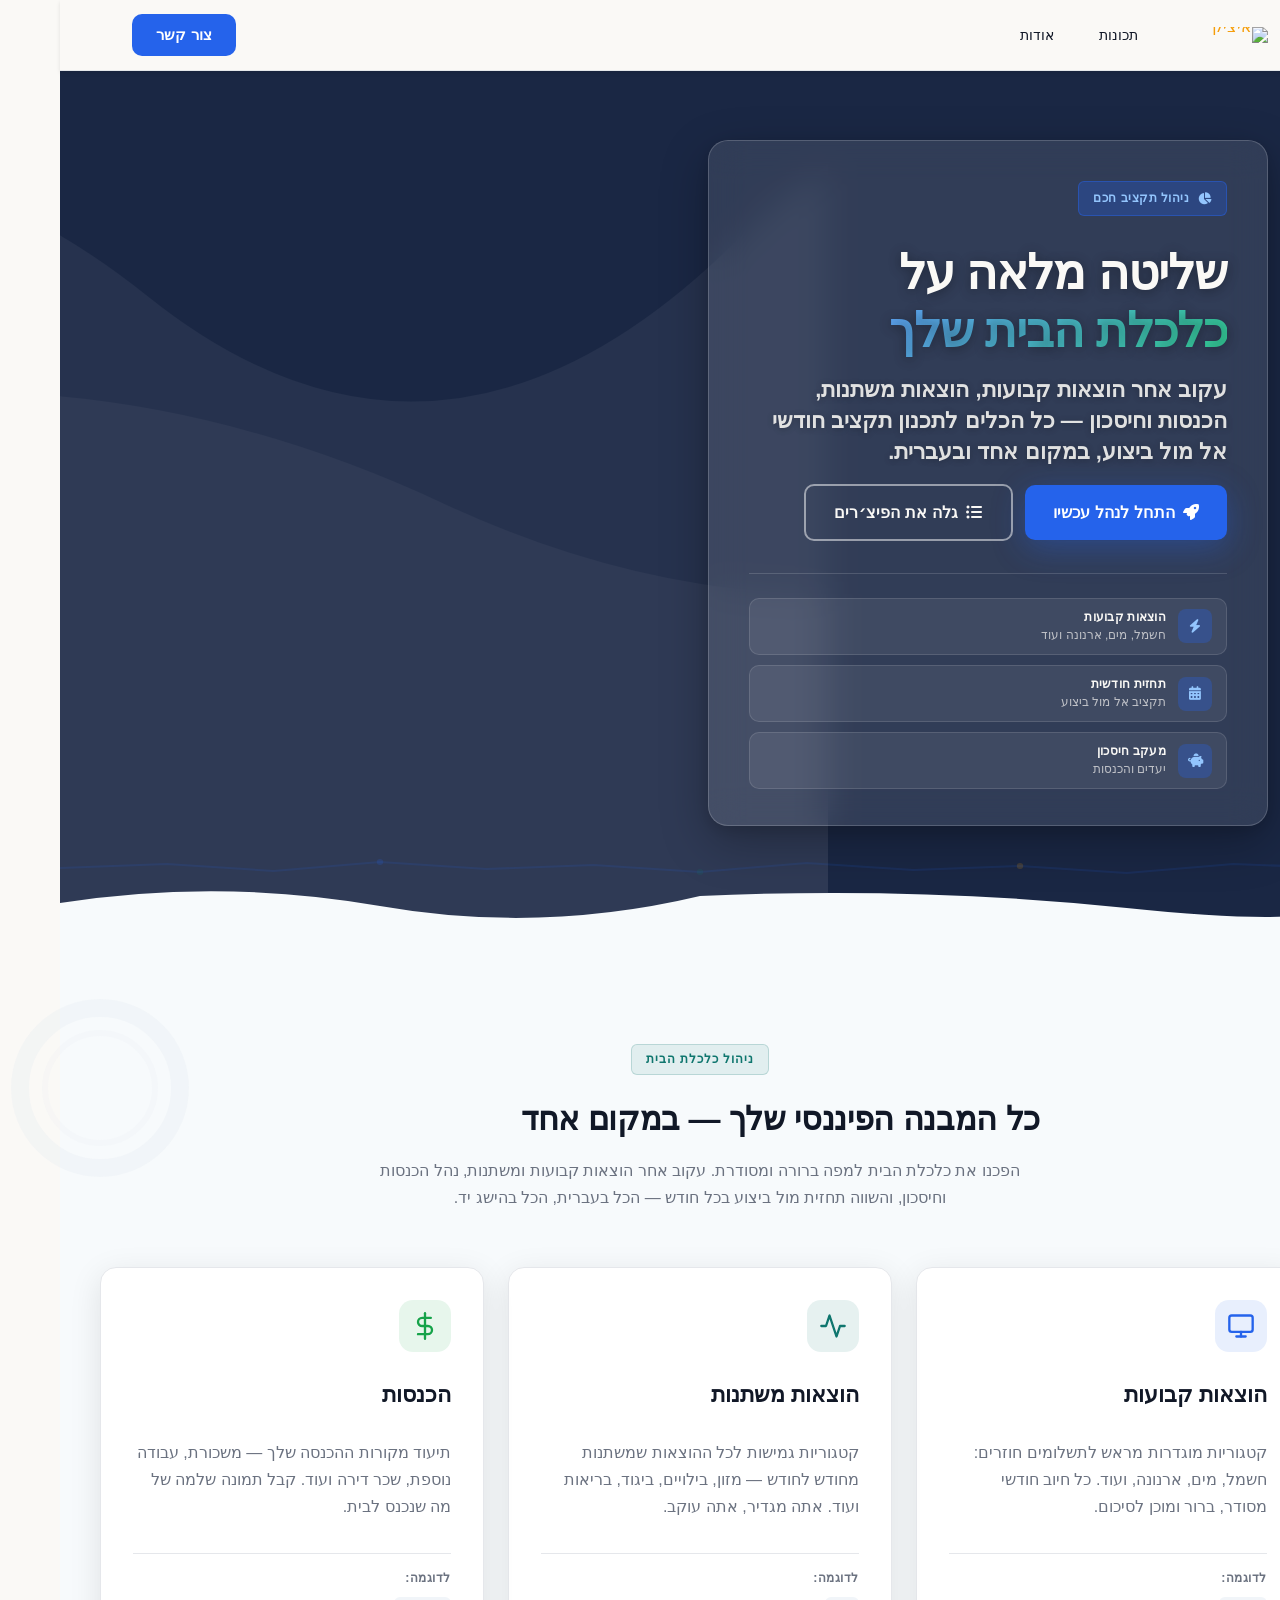
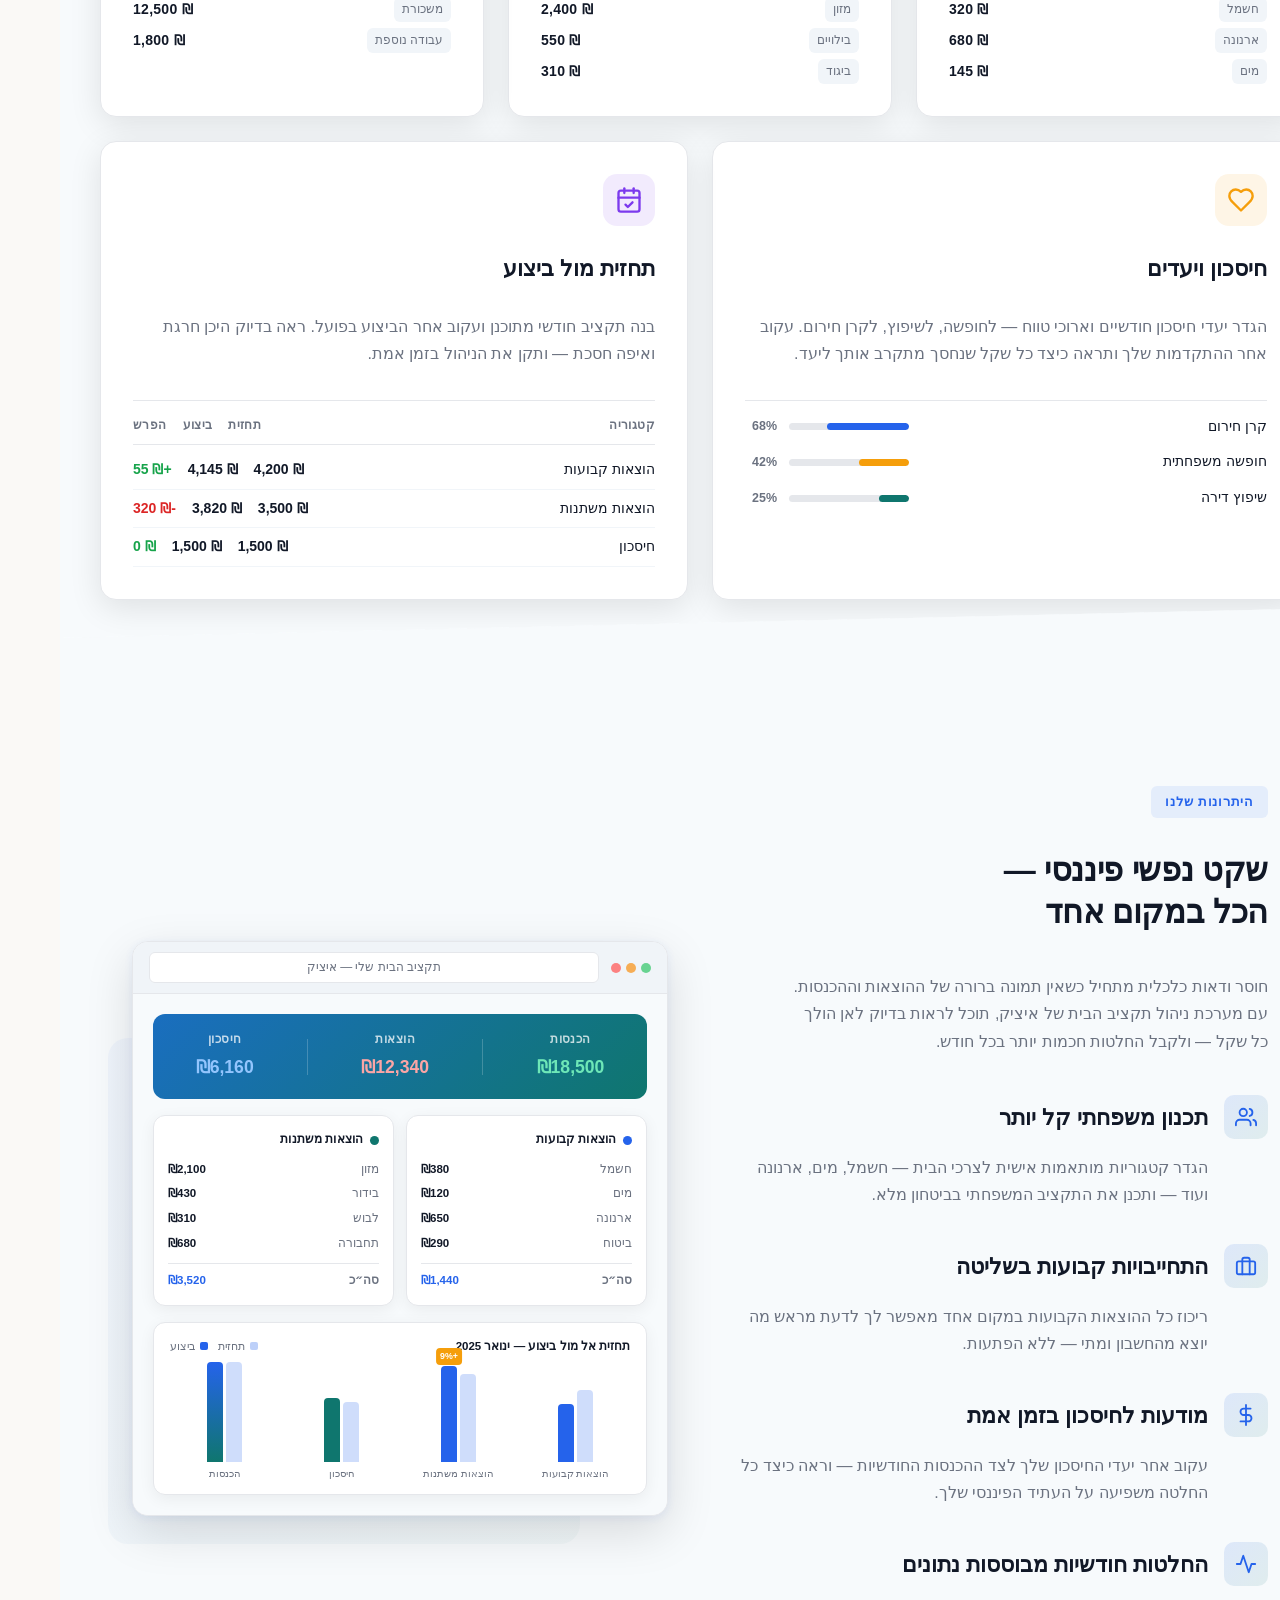
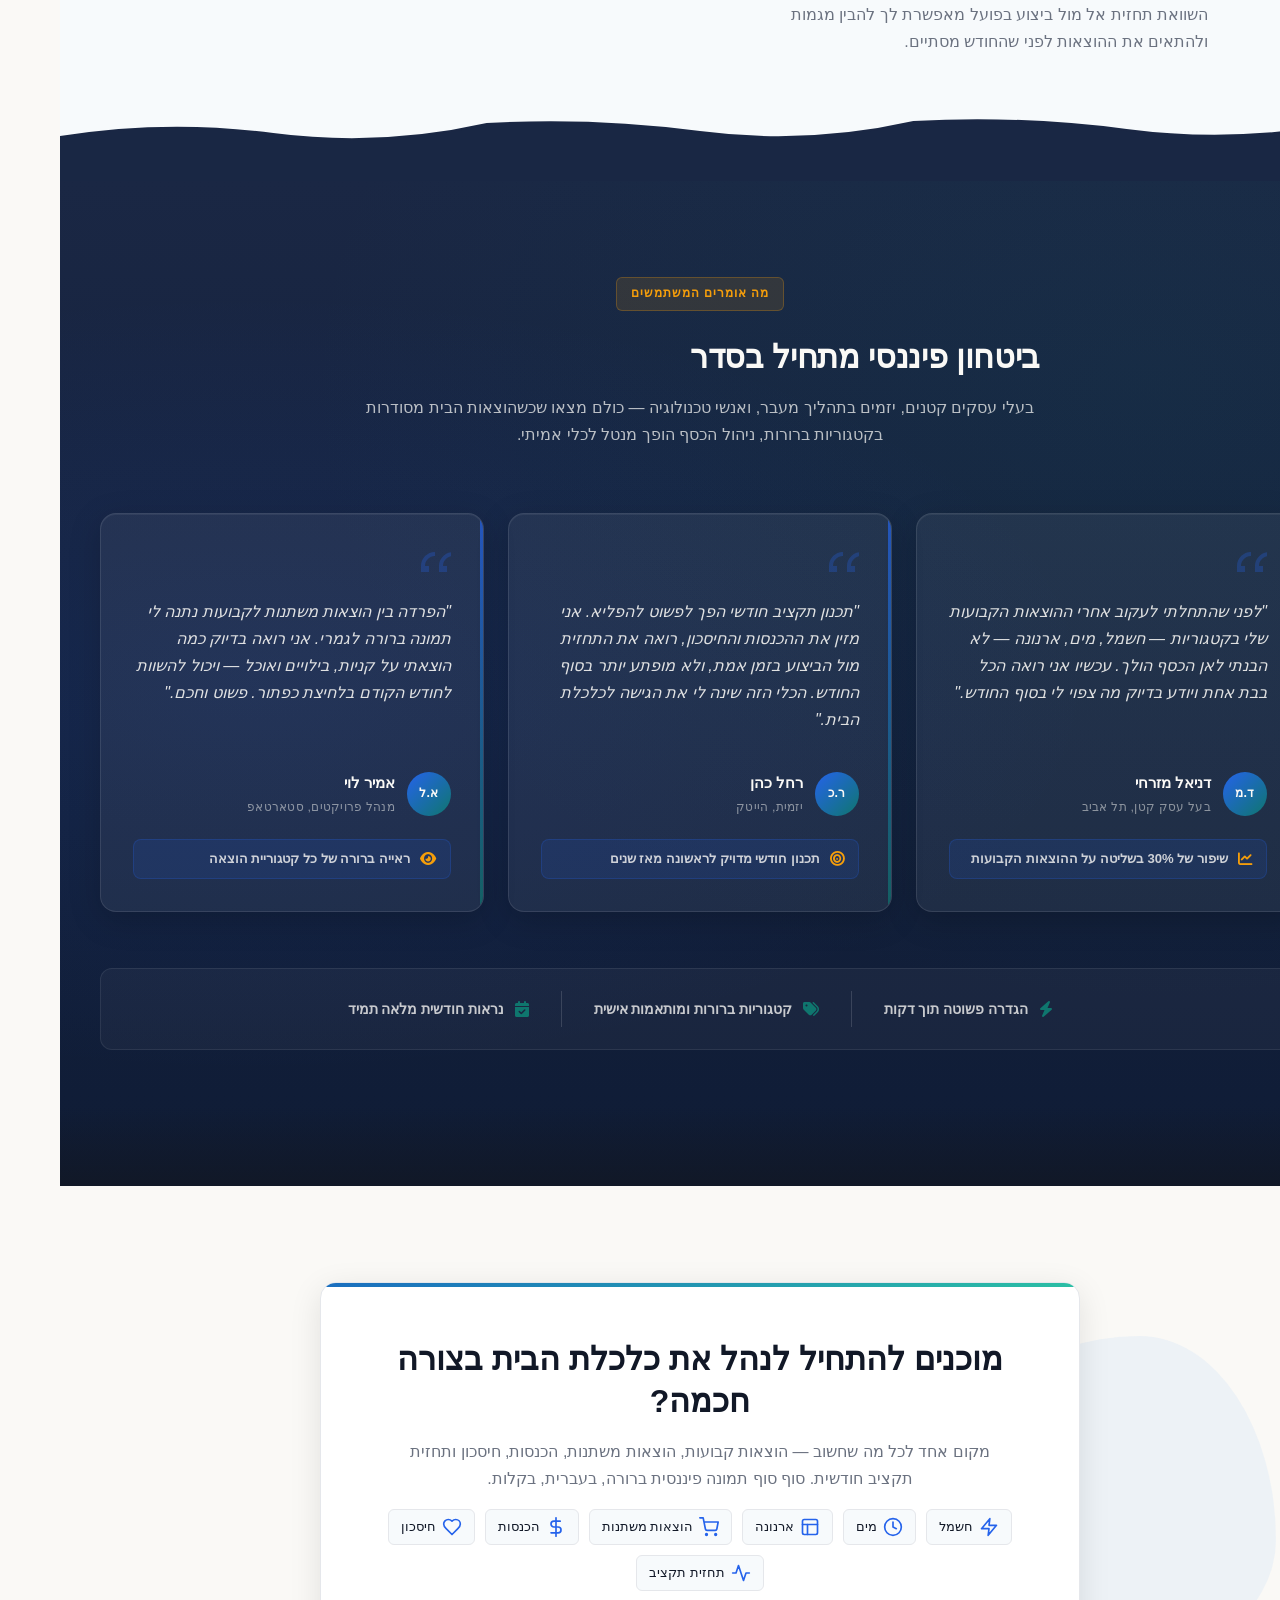
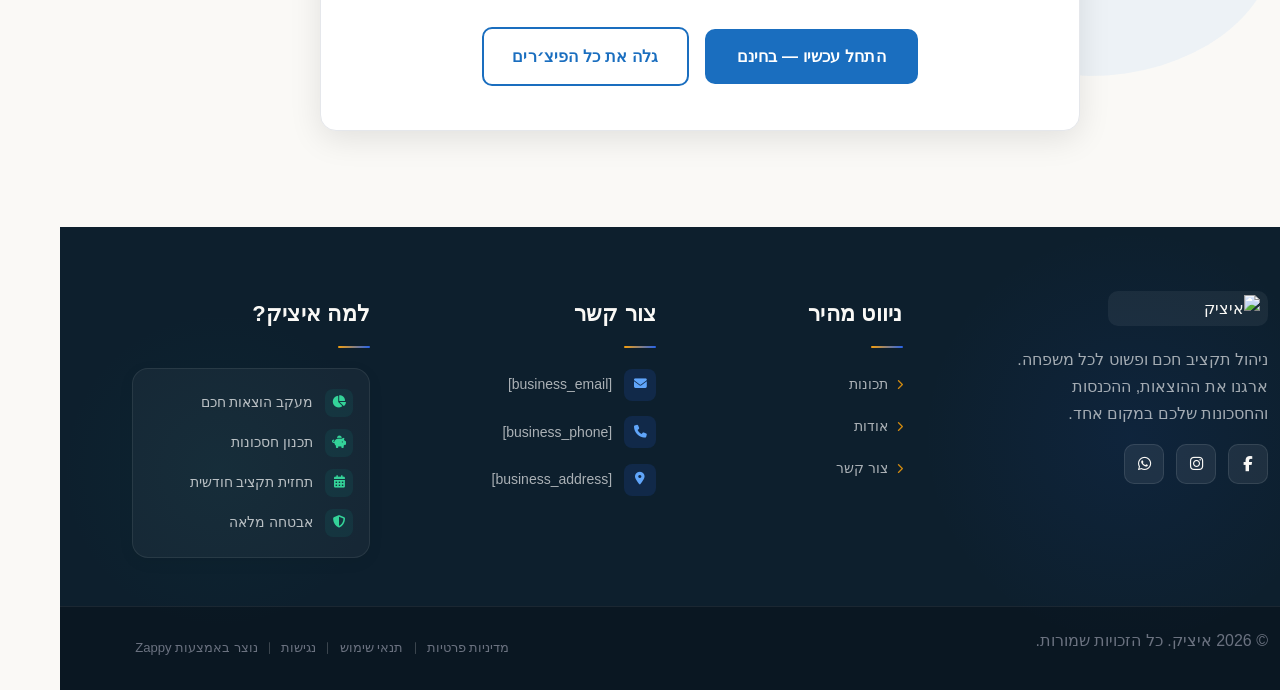
==== public/index.html @ 9f037d6a "Background sync: Progressive GitHub Sync" ====
<!doctype html><html dir="rtl" lang="he"><head><meta charset="UTF-8"><meta content="width=device-width,initial-scale=1" name="viewport"><meta content="index, follow" name="robots"><title>איציק — איציק</title><meta content="גלה את הדרך הפשוטה לנהל הוצאות קבועות ומשתנות, לעקוב אחר הכנסות וחיסכון, ולבנות תחזית תקציבית חודשית מדויקת. התחל לשלוט בכסף שלך עוד היום!" name="description"><meta content="איציק, ניהול תקציב ביתי, מעקב הוצאות, חיסכון משפחתי, תכנון פיננסי" name="keywords"><link href="/assets/favicon.ico" rel="icon" type="image/x-icon"><link href="/assets/favicon-16x16.png" rel="icon" type="image/png" sizes="16x16"><link href="/assets/favicon-32x32.png" rel="icon" type="image/png" sizes="32x32"><link href="/assets/favicon-48x48.png" rel="icon" type="image/png" sizes="48x48"><link href="/assets/favicon-192x192.png" rel="icon" type="image/png" sizes="192x192"><link href="/assets/favicon-512x512.png" rel="icon" type="image/png" sizes="512x512"><link href="/assets/apple-touch-icon.png" rel="apple-touch-icon"><script>!function(){"use strict";var t="7b76663f-7152-4b43-b300-3f1c79fbe230",e="https://api.zappy5.com/api/analytics/track",a=18e5,n=2592e6,o=!0,i=!0,r=!0;var s=function(){var e="zappy_visitor_"+t,a=null;try{if(a=localStorage.getItem(e)){var o=JSON.parse(a),i=Date.now();if(i-o.created<n)return o.lastSeen=i,localStorage.setItem(e,JSON.stringify(o)),o.id}}catch(t){console.warn("Zappy Analytics: LocalStorage not available")}var r="zv_"+Date.now()+"_"+Math.random().toString(36).substr(2,9);try{localStorage.setItem(e,JSON.stringify({id:r,created:Date.now(),lastSeen:Date.now()}))}catch(t){}return r}(),c=function(){var e="zappy_session_"+t,n=null;try{if(n=sessionStorage.getItem(e)){var o=JSON.parse(n),i=Date.now();if(i-o.timestamp<a)return o.timestamp=i,sessionStorage.setItem(e,JSON.stringify(o)),o.id}}catch(t){console.warn("Zappy Analytics: SessionStorage not available")}var r="zs_"+Date.now()+"_"+Math.random().toString(36).substr(2,9);try{sessionStorage.setItem(e,JSON.stringify({id:r,timestamp:Date.now()}))}catch(t){}return r}();function l(a,n){n=n||{};var o={website_id:t,event_type:a,page_path:window.location.pathname,referrer:document.referrer||"direct",visitor_id:s,session_id:c,metadata:n};if(navigator.sendBeacon){var i=new Blob([JSON.stringify(o)],{type:"application/json"});navigator.sendBeacon(e,i)}else fetch(e,{method:"POST",headers:{"Content-Type":"application/json"},body:JSON.stringify(o),keepalive:!0}).catch(function(t){console.warn("Zappy Analytics: Failed to track event",t)})}o&&l("pageview",{title:document.title,url:window.location.href}),i&&document.addEventListener("click",function(t){var e=t.target;if("BUTTON"===e.tagName||e.closest("button")){var a="BUTTON"===e.tagName?e:e.closest("button");l("click",{element:"button",text:a.textContent.trim().substring(0,100),id:a.id||null,class:a.className||null})}else if("A"===e.tagName||e.closest("a")){var n="A"===e.tagName?e:e.closest("a");l("navigation",{element:"link",text:n.textContent.trim().substring(0,100),href:n.href,external:n.hostname!==window.location.hostname})}},!0),r&&document.addEventListener("submit",function(t){var e=t.target;l("form_submit",{form_id:e.id||null,form_name:e.name||null,form_action:e.action||null,form_method:e.method||"GET"})},!0);var m=Date.now();window.addEventListener("beforeunload",function(){l("page_unload",{time_on_page:Math.floor((Date.now()-m)/1e3),page_path:window.location.pathname})}),window.zappyAnalytics={track:l,getVisitorId:function(){return s},getSessionId:function(){return c}}}()</script><meta content="איציק — איציק" property="og:title"><meta content="גלה את הדרך הפשוטה לנהל הוצאות קבועות ומשתנות, לעקוב אחר הכנסות וחיסכון, ולבנות תחזית תקציבית חודשית מדויקת. התחל לשלוט בכסף שלך עוד היום!" property="og:description"><meta content="summary_large_image" name="twitter:card"><meta content="איציק — איציק" name="twitter:title"><meta content="גלה את הדרך הפשוטה לנהל הוצאות קבועות ומשתנות, לעקוב אחר הכנסות וחיסכון, ולבנות תחזית תקציבית חודשית מדויקת. התחל לשלוט בכסף שלך עוד היום!" name="twitter:description"><meta content="website" property="og:type"><meta content="he_IL" property="og:locale"><link href="https://cdnjs.cloudflare.com/ajax/libs/font-awesome/6.4.0/css/all.min.css" rel="stylesheet"><link href="/assets/favicon.ico" rel="icon" type="image/x-icon"><link href="/assets/favicon-16x16.png" rel="icon" type="image/png" sizes="16x16"><link href="/assets/favicon-32x32.png" rel="icon" type="image/png" sizes="32x32"><link href="/assets/favicon-48x48.png" rel="icon" type="image/png" sizes="48x48"><link href="/assets/favicon-192x192.png" rel="icon" type="image/png" sizes="192x192"><link href="/assets/favicon-512x512.png" rel="icon" type="image/png" sizes="512x512"><link href="/assets/apple-touch-icon.png" rel="apple-touch-icon"><link href="https://cdn.jsdelivr.net/npm/vanilla-cookieconsent@3/dist/cookieconsent.css" rel="stylesheet"><script src="https://cdn.jsdelivr.net/npm/vanilla-cookieconsent@3/dist/cookieconsent.umd.js"></script><script src="https://cdn.jsdelivr.net/gh/mickidum/acc_toolbar/acctoolbar/acctoolbar.min.js"></script><link href="/styles.css" rel="stylesheet"><style id="zappy-dropdown-submenu-styles">#navMenu li:has(.sub-menu),.nav-menu li:has(.sub-menu),.navbar li:has(.sub-menu),nav li:has(.sub-menu){position:relative}#navMenu .sub-menu,.nav-menu .sub-menu,.navbar .sub-menu,nav .sub-menu{display:block!important;position:absolute!important;top:100%;left:0;min-width:220px;background:#fff;border-radius:8px;box-shadow:0 8px 25px rgba(0,0,0,.15);padding:8px 0;opacity:0;visibility:hidden;transform:translateY(10px);transition:all .3s ease;z-index:1000;list-style:none;pointer-events:none}#navMenu li:hover>.sub-menu,.nav-menu li:hover>.sub-menu,.navbar li:hover>.sub-menu,nav li:hover>.sub-menu{opacity:1!important;visibility:visible!important;transform:translateY(0)!important;pointer-events:auto!important}.sub-menu li{list-style:none;margin:0;padding:0}.sub-menu a{display:block!important;padding:10px 16px!important;color:var(--text-dark,#333)!important;font-weight:500;text-decoration:none;white-space:nowrap;transition:background-color .2s}.sub-menu .zappy-nav-child>a{padding-left:28px!important;font-size:.9em!important;opacity:.85!important}[dir=rtl] .sub-menu .zappy-nav-child>a,html[lang=ar] .sub-menu .zappy-nav-child>a,html[lang=he] .sub-menu .zappy-nav-child>a{padding-left:10px!important;padding-right:28px!important}.sub-menu .zappy-nav-parent>a{font-weight:600!important}.sub-menu a:hover{background-color:#f5f5f5}[dir=rtl] .nav-menu .sub-menu,[dir=rtl] .navbar .sub-menu,[dir=rtl] nav .sub-menu,html[lang=ar] .nav-menu .sub-menu,html[lang=ar] .navbar .sub-menu,html[lang=ar] nav .sub-menu,html[lang=he] .nav-menu .sub-menu,html[lang=he] .navbar .sub-menu,html[lang=he] nav .sub-menu{left:auto!important;right:0!important}.sub-menu:empty,.sub-menu:not(:has(li)):not(:has(> a)),.sub-menu:not(:has(li:not(.zappy-hidden-menu-item))):not(:has(> a)){display:none!important;opacity:0!important;visibility:hidden!important;pointer-events:none!important}li:has(.menu-group-title):hover>.sub-menu{opacity:1!important;visibility:visible!important;transform:translateY(0)!important;pointer-events:auto!important}#navMenu>li>.menu-group-title,.nav-menu>li>.menu-group-title{display:inline-block;padding:.5rem 1rem;cursor:default;user-select:none}@media (max-width:768px){#navMenu .sub-menu,.nav-menu .sub-menu,.navbar .sub-menu,nav .sub-menu{position:static!important;transform:none!important;box-shadow:none!important;background:0 0!important;max-height:0;overflow:hidden;opacity:0;visibility:hidden;transition:max-height .3s ease,opacity .3s ease;padding:0!important;border-radius:0!important}#navMenu .sub-menu.mobile-expanded,.nav-menu .sub-menu.mobile-expanded,.navbar .sub-menu.mobile-expanded{max-height:none!important;overflow-y:visible!important;opacity:1!important;visibility:visible!important;padding:8px 0 8px 16px!important}[dir=rtl] .sub-menu.mobile-expanded,html[lang=he] .sub-menu.mobile-expanded{padding:8px 16px 8px 0!important}#navMenu li:hover>.sub-menu,.nav-menu li:hover>.sub-menu,.navbar li:hover>.sub-menu,nav li:hover>.sub-menu{opacity:0;visibility:hidden;pointer-events:none}#navMenu li>.sub-menu.mobile-expanded,.nav-menu li>.sub-menu.mobile-expanded,.navbar li>.sub-menu.mobile-expanded,nav li>.sub-menu.mobile-expanded{opacity:1!important;visibility:visible!important;pointer-events:auto!important}#navMenu li:has(.sub-menu),.nav-menu li:has(.sub-menu),.navbar li:has(.sub-menu),nav li:has(.sub-menu){display:flex!important;flex-wrap:wrap!important;align-items:center!important;position:relative!important;min-height:44px!important}#navMenu li:has(.sub-menu)>a,.nav-menu li:has(.sub-menu)>a,.navbar li:has(.sub-menu)>a,nav li:has(.sub-menu)>a{flex:1!important;min-width:0!important}#navMenu li:has(.sub-menu)>.menu-group-title,.nav-menu li:has(.sub-menu)>.menu-group-title,.navbar li:has(.sub-menu)>.menu-group-title,nav li:has(.sub-menu)>.menu-group-title{flex:1!important;min-width:0!important;padding:0!important;line-height:inherit!important}#navMenu li:has(.sub-menu)>.sub-menu,.nav-menu li:has(.sub-menu)>.sub-menu,.navbar li:has(.sub-menu)>.sub-menu,nav li:has(.sub-menu)>.sub-menu{flex-basis:100%!important;width:100%!important}#navMenu li:has(.sub-menu)>a [class*=arrow],#navMenu li:has(.sub-menu)>a [class*=chevron],.nav-menu li:has(.sub-menu)>a .fa-angle-down,.nav-menu li:has(.sub-menu)>a .fa-chevron-down,.nav-menu li:has(.sub-menu)>a [class*=arrow],.nav-menu li:has(.sub-menu)>a [class*=chevron],nav li:has(.sub-menu)>a [class*=arrow],nav li:has(.sub-menu)>a [class*=chevron]{display:none!important;visibility:hidden!important}.mobile-submenu-toggle{display:flex!important;align-items:center!important;justify-content:center!important;width:44px!important;height:auto!important;background:0 0!important;border:none!important;cursor:pointer!important;color:var(--text-dark)!important;position:static!important;flex-shrink:0!important;align-self:stretch!important;z-index:2!important;padding:0!important;margin:0!important}.mobile-submenu-toggle::after{content:''!important;width:0!important;height:0!important;border-left:6px solid transparent!important;border-right:6px solid transparent!important;border-top:7px solid currentColor!important;transition:transform .3s ease!important}.mobile-submenu-toggle.expanded::after{transform:rotate(180deg)!important}.sub-menu a{padding:10px 0!important;display:block!important;color:var(--text-dark)!important;white-space:normal!important}.sub-menu .zappy-nav-child>a{padding-left:28px!important;font-size:.9em!important;opacity:.85!important}[dir=rtl] .sub-menu .zappy-nav-child>a,html[lang=ar] .sub-menu .zappy-nav-child>a,html[lang=he] .sub-menu .zappy-nav-child>a{padding-left:0!important;padding-right:28px!important}.sub-menu .zappy-nav-parent>a{font-weight:600!important}#navMenu.active,.nav-menu.active{max-width:100vw!important;overflow-x:hidden!important;box-sizing:border-box!important}.navbar .sub-menu li a,.zappy-products-dropdown .sub-menu a,nav.navbar .sub-menu li a{color:var(--text-dark)!important}}@media (min-width:769px){.mobile-submenu-toggle{display:none!important}}</style><style id="zappy-widget-visibility">#mic-access-tool-box,#mic-access-tool-general-button,#mic-init-access-tool #mic-access-tool-box,#mic-init-access-tool #mic-access-tool-general-button,#mic-init-access-tool .mic-access-tool-general-button,._access-icon,._access-menu,.mic-access-tool-box,.mic-access-tool-general-button,div[id*=mic-access-tool-box]{display:none!important;visibility:hidden!important;opacity:0!important;pointer-events:none!important}</style></head><body><nav class="navbar" dir="rtl"><button aria-label="Menu" class="mobile-toggle" id="mobileToggle"><svg viewBox="0 0 24 24" fill="none" height="24" width="24" class="hamburger-icon"><path d="M3 12h18M3 6h18M3 18h18" stroke="currentColor" stroke-linecap="round" stroke-width="2"></path></svg> <svg viewBox="0 0 24 24" fill="none" height="24" width="24" class="close-icon" style="display:none"><path d="M18 6L6 18M6 6l12 12" stroke="currentColor" stroke-linecap="round" stroke-width="2"></path></svg></button> <button aria-label="Call" class="phone-header-btn" data-phone="[business_phone]"><svg viewBox="0 0 24 24" fill="currentColor" height="20" width="20"><path d="M22 16.92v3a2 2 0 0 1-2.18 2 19.79 19.79 0 0 1-8.63-3.07 19.5 19.5 0 0 1-6-6 19.79 19.79 0 0 1-3.07-8.67A2 2 0 0 1 4.11 2h3a2 2 0 0 1 2 1.72 12.84 12.84 0 0 0 .7 2.81 2 2 0 0 1-.45 2.11L8.09 9.91a16 16 0 0 0 6 6l1.27-1.27a2 2 0 0 1 2.11-.45 12.84 12.84 0 0 0 2.81.7A2 2 0 0 1 22 16.92z"></path></svg></button><div class="nav-container"><div class="nav-right-group"><div class="nav-brand"><a href="/" class="logo-link"><img alt="איציק" class="logo" src="/assets/general-logo.webp"></a></div><ul class="nav-menu" id="navMenu"><li><a href="/features">תכונות</a></li><li><a href="/about">אודות</a></li></ul></div><div class="nav-cta-container"><a href="/contact" class="nav-cta-btn">צור קשר</a></div></div></nav><script>window.addEventListener("load",function(){const e=document.querySelector(".navbar, nav, header");if(!e)return void console.log("[Navbar] Navbar element not found");let t=document.getElementById("mobileToggle")||document.querySelector(".mobile-toggle")||document.querySelector(".hamburger")||document.querySelector(".hamburger-menu")||document.querySelector(".menu-toggle")||document.querySelector(".burger-menu")||document.querySelector('[aria-label="Menu"]')||document.querySelector('[aria-label="תפריט"]');const o=document.querySelector(".phone-header-btn"),n=window.getComputedStyle(e);let r=n.backgroundColor;if(console.log("[Navbar] Initial navbar background:",r),"transparent"===r||"rgba(0, 0, 0, 0)"===r||r.startsWith("rgba")&&r.includes(", 0)")){const e=n.backgroundImage;if(e&&"none"!==e)console.log("[Navbar] Navbar has background image/gradient, using dark text"),r="rgb(240, 240, 240)";else{const e=window.getComputedStyle(document.body).backgroundColor;console.log("[Navbar] Navbar transparent, using body background:",e),r=e}}const i=r.match(/\d+/g);if(i&&i.length>=3){const e=(.299*parseInt(i[0])+.587*parseInt(i[1])+.114*parseInt(i[2]))/255;console.log("[Navbar] Mobile button colors preserved from Claude CSS (luminance:",e.toFixed(2)+")");const n=document.createElement("style");n.id="zappy-mobile-nav-fix";document.documentElement.lang;document.documentElement.dir,n.textContent='\n        /* Hide mobile buttons on desktop, show only on mobile */\n        @media (min-width: 769px) {\n          .mobile-toggle,\n          .phone-header-btn {\n            display: none !important;\n          }\n        }\n        \n        /* Show and position mobile buttons correctly on mobile */\n        @media (max-width: 768px) {\n          .mobile-toggle,\n          .phone-header-btn {\n            position: absolute !important;\n            top: 50% !important;\n            transform: translateY(-50%) !important;\n            z-index: 1001 !important;\n            display: flex !important;\n            align-items: center !important;\n            justify-content: center !important;\n            width: 36px !important;\n            height: 36px !important;\n            border-radius: 50% !important;\n            border: none !important;\n            cursor: pointer !important;\n            padding: 6px !important;\n            background: none !important;\n            color: var(--nav-text, var(--text-dark)) !important;\n          }\n          \n          /* LTR positioning (default): hamburger LEFT, phone RIGHT */\n          html:not([dir="rtl"]):not([lang="he"]):not([lang="ar"]) .mobile-toggle,\n          html[dir="ltr"] .mobile-toggle {\n            left: 12px !important;\n            right: auto !important;\n          }\n          html:not([dir="rtl"]):not([lang="he"]):not([lang="ar"]) .phone-header-btn,\n          html[dir="ltr"] .phone-header-btn {\n            right: 12px !important;\n            left: auto !important;\n          }\n          \n          /* RTL positioning: hamburger RIGHT, phone LEFT */\n          html[dir="rtl"] .mobile-toggle,\n          html[lang="he"] .mobile-toggle,\n          html[lang="ar"] .mobile-toggle {\n            right: 12px !important;\n            left: auto !important;\n          }\n          html[dir="rtl"] .phone-header-btn,\n          html[lang="he"] .phone-header-btn,\n          html[lang="ar"] .phone-header-btn {\n            left: 12px !important;\n            right: auto !important;\n          }\n          \n          /* CRITICAL: Ensure nav-container has min-height on mobile */\n          /* All children are positioned absolutely/fixed on mobile, so height:auto collapses to 0 */\n          .nav-container {\n            min-height: 70px !important;\n            position: relative !important;\n          }\n          \n          /* Ensure SVG icons are properly sized and inherit color */\n          .mobile-toggle svg,\n          .phone-header-btn svg {\n            width: 24px !important;\n            height: 24px !important;\n            /* Don\'t force display - let JavaScript control hamburger/close toggle */\n          }\n          \n          /* Reset nav-cta-container on mobile - remove desktop box-shadow/padding */\n          /* that creates a visible ghost box when CTA button is hidden */\n          .nav-cta-container {\n            box-shadow: none !important;\n            padding: 0 !important;\n          }\n          \n          /* Hide nav-cta-container entirely on mobile when there\'s no lang-switcher */\n          /* (only the CTA button is inside, and it\'s hidden on mobile) */\n          .nav-cta-container:not(:has(.lang-switcher)) {\n            display: none !important;\n          }\n          \n          /* CRITICAL: Prevent hero image fade gradient from bleeding over headline text */\n          /* The .image-fade-gradient has bottom: -30px (extends below parent) */\n          /* On mobile stacked layout, this overlaps the h1 text below the image */\n          .hero-image-column {\n            overflow: hidden !important;\n          }\n          .image-fade-gradient {\n            bottom: 0 !important;\n          }\n          \n          /* Hide desktop language switcher on mobile - hamburger menu handles it */\n          /* High specificity to override stored CSS */\n          .lang-switcher,\n          .nav-cta-container .lang-switcher,\n          .nav-container .lang-switcher,\n          .navbar .lang-switcher,\n          .navbar .nav-cta-container .lang-switcher {\n            display: none !important;\n          }\n        }\n      ';const r=document.getElementById("zappy-mobile-nav-fix");r&&r.remove(),document.head.appendChild(n),console.log("[Navbar] Critical CSS injected for mobile nav positioning");const l=window.innerWidth<=768;if(t){const e=t.querySelector(".hamburger-icon"),o=t.querySelector(".close-icon");e&&(e.style.setProperty("width","24px","important"),e.style.setProperty("height","24px","important"),e.style.setProperty("display","block","important")),o&&(o.style.setProperty("width","24px","important"),o.style.setProperty("height","24px","important"),o.style.setProperty("display","none","important")),l?(t.style.setProperty("position","absolute","important"),t.style.setProperty("top","50%","important"),t.style.setProperty("transform","translateY(-50%)","important"),t.style.setProperty("z-index","1001","important"),t.style.removeProperty("left"),t.style.removeProperty("right"),console.log("[Navbar] Mobile toggle positioning applied (mobile viewport)")):(t.style.removeProperty("position"),t.style.removeProperty("top"),t.style.removeProperty("transform"),t.style.removeProperty("z-index"),t.style.removeProperty("left"),t.style.removeProperty("right"),console.log("[Navbar] Desktop viewport - cleared mobile toggle inline positioning"))}if(o){const e=o.querySelector("svg");e&&(e.style.width="24px",e.style.height="24px",e.setAttribute("width","24"),e.setAttribute("height","24")),l?(o.style.setProperty("position","absolute","important"),o.style.setProperty("top","50%","important"),o.style.setProperty("transform","translateY(-50%)","important"),o.style.setProperty("z-index","1001","important"),o.style.removeProperty("left"),o.style.removeProperty("right"),console.log("[Navbar] Phone button positioning applied (mobile viewport)")):(o.style.removeProperty("position"),o.style.removeProperty("top"),o.style.removeProperty("transform"),o.style.removeProperty("z-index"),o.style.removeProperty("left"),o.style.removeProperty("right"),console.log("[Navbar] Desktop viewport - cleared phone button inline positioning"))}}else console.log("[Navbar] Could not parse background color:",r);t=document.getElementById("mobileToggle")||document.querySelector(".mobile-toggle")||document.querySelector(".hamburger")||document.querySelector(".hamburger-menu")||document.querySelector(".menu-toggle")||document.querySelector(".burger-menu")||document.querySelector('[aria-label="Menu"]')||document.querySelector('[aria-label="תפריט"]');const l=document.getElementById("navMenu")||document.querySelector(".nav-menu")||document.querySelector(".nav-links")||document.querySelector("nav ul:not(.submenu)");if(!t||!l)return void console.log("[Navbar] Mobile toggle or menu not found:",{toggle:!!t,menu:!!l});l.id||(l.id="navMenu"),console.log("[Navbar] Initializing mobile menu...");const a=t.cloneNode(!0);t.parentNode.replaceChild(a,t),a.addEventListener("click",function(e){e.preventDefault(),e.stopPropagation();const t=this.querySelector(".hamburger-icon"),o=this.querySelector(".close-icon");l.classList.contains("active")?(l.classList.remove("active"),t&&t.style.setProperty("display","block","important"),o&&o.style.setProperty("display","none","important"),document.body.style.overflow="",console.log("[Navbar] Menu closed")):(l.classList.add("active"),t&&t.style.setProperty("display","none","important"),o&&o.style.setProperty("display","block","important"),document.body.style.overflow="hidden",console.log("[Navbar] Menu opened"))}),l.querySelectorAll("a").forEach(function(e){e.addEventListener("click",function(){if("#"===this.getAttribute("href"))return;const e=a.querySelector(".hamburger-icon"),t=a.querySelector(".close-icon");l.classList.remove("active"),e&&e.style.setProperty("display","block","important"),t&&t.style.setProperty("display","none","important"),document.body.style.overflow="",console.log("[Navbar] Menu closed (link clicked)")})});var s=l.querySelectorAll(".dropdown-toggle");s.forEach(function(e){e.addEventListener("click",function(e){e.preventDefault(),e.stopPropagation();var t=this.closest(".nav-dropdown");t&&(t.parentNode.querySelectorAll(".nav-dropdown.open").forEach(function(e){e!==t&&e.classList.remove("open")}),t.classList.toggle("open"),console.log("[Navbar] Dropdown toggled:",t.classList.contains("open")?"open":"closed"))})}),document.addEventListener("click",function(e){e.target.closest(".nav-dropdown")||document.querySelectorAll(".nav-dropdown.open").forEach(function(e){e.classList.remove("open")})}),console.log("[Navbar] Dropdown handlers initialized for "+s.length+" dropdowns"),o&&o.addEventListener("click",function(){const e=document.querySelectorAll('a[href^="tel:"]'),t=e.length>0?e[0].getAttribute("href").replace("tel:",""):"[business_phone]";window.location.href="tel:"+t,console.log("[Navbar] Phone button clicked")}),console.log("[Navbar] Mobile menu initialized successfully");const p=function(){const e=document.querySelector(".whatsapp-float");e&&(window.innerWidth>=769?(e.style.setProperty("display","none","important"),e.style.setProperty("visibility","hidden","important"),e.style.setProperty("opacity","0","important"),e.style.setProperty("pointer-events","none","important"),console.log("[WhatsApp] Button hidden on desktop")):(e.style.removeProperty("display"),e.style.removeProperty("visibility"),e.style.removeProperty("opacity"),e.style.removeProperty("pointer-events"),console.log("[WhatsApp] Button visible on mobile")))};let c;p(),window.addEventListener("resize",function(){clearTimeout(c),c=setTimeout(p,100)})})</script><main><section class="index-hero-section" data-layout-spec="בית-hero" dir="rtl" data-hero-type="fullscreen-scrim"><div class="index-hero-bg"><img alt="סצנת עבודה ביתית עם לוח מחוונים פיננסי" class="index-hero-bg-img" src="/assets/site-index-hero-image-1.webp" data-context="A calm, refined home workspace scene showing a modern laptop with a financial dashboard on screen displaying Hebrew budget categories, alongside neatly arranged paper notes, a pen, a coffee cup, and soft household references like a small plant and keys. Natural warm light fills the scene. The overall mood is organized, trustworthy, and domestic — suitable for a household budget management platform." data-hero-bg="true" data-placeholder="index-hero-image-1" height="700" width="1200"></div><div class="index-hero-scrim" aria-hidden="true"></div><div class="index-hero-wave-motif" aria-hidden="true"><svg viewBox="0 0 600 320" aria-hidden="true" xmlns="http://www.w3.org/2000/svg" data-no-icon-edit="true" preserveAspectRatio="xMidYMid slice"><path d="M0,80 Q100,20 200,100 T400,80 T600,120 L600,320 L0,320 Z" fill="rgba(255,255,255,0.05)"></path><path d="M0,160 Q150,100 300,170 T600,150 L600,320 L0,320 Z" fill="rgba(255,255,255,0.04)"></path></svg></div><div class="index-hero-container"><div class="index-hero-card"><div class="index-hero-badge"><i class="fas fa-chart-pie" aria-hidden="true"></i> <span>ניהול תקציב חכם</span></div><h1 class="index-hero-h1">שליטה מלאה על<br><span class="index-hero-h1-accent">כלכלת הבית שלך</span></h1><h3 class="index-hero-subtitle">עקוב אחר הוצאות קבועות, הוצאות משתנות, הכנסות וחיסכון — כל הכלים לתכנון תקציב חודשי אל מול ביצוע, במקום אחד ובעברית.</h3><div class="index-hero-ctas"><a href="/contact" class="index-hero-btn-primary"><i class="fas fa-rocket" aria-hidden="true"></i> התחל לנהל עכשיו </a><a href="/features" class="index-hero-btn-secondary"><i class="fas fa-list-ul" aria-hidden="true"></i> גלה את הפיצ׳רים</a></div><div class="index-hero-chips"><div class="index-hero-chip"><span class="index-hero-chip-icon"><i class="fas fa-bolt" aria-hidden="true"></i></span><div class="index-hero-chip-content"><span class="index-hero-chip-label">הוצאות קבועות</span> <span class="index-hero-chip-value">חשמל, מים, ארנונה ועוד</span></div></div><div class="index-hero-chip"><span class="index-hero-chip-icon"><i class="fas fa-calendar-alt" aria-hidden="true"></i></span><div class="index-hero-chip-content"><span class="index-hero-chip-label">תחזית חודשית</span> <span class="index-hero-chip-value">תקציב אל מול ביצוע</span></div></div><div class="index-hero-chip"><span class="index-hero-chip-icon"><i class="fas fa-piggy-bank" aria-hidden="true"></i></span><div class="index-hero-chip-content"><span class="index-hero-chip-label">מעקב חיסכון</span> <span class="index-hero-chip-value">יעדים והכנסות</span></div></div></div></div></div><div class="index-hero-divider-wrapper"><svg viewBox="0 0 1200 90" aria-hidden="true" xmlns="http://www.w3.org/2000/svg" data-no-icon-edit="true" preserveAspectRatio="none"><path d="M0,90 L0,45 Q150,20 300,48 T600,38 Q800,28 1000,50 T1200,40 L1200,90 Z" fill="#F7FAFC"></path></svg> <svg viewBox="0 0 1200 20" aria-hidden="true" xmlns="http://www.w3.org/2000/svg" data-no-icon-edit="true" preserveAspectRatio="none" class="index-hero-dataline"><polyline points="0,10 100,6 200,13 300,4 400,11 500,7 600,14 700,5 800,12 900,8 1000,15 1100,6 1200,10" fill="none" stroke="rgba(37,99,235,0.18)" stroke-width="2"></polyline><circle cx="300" cy="4" r="3" fill="rgba(37,99,235,0.25)"></circle><circle cx="600" cy="14" r="3" fill="rgba(15,118,110,0.25)"></circle><circle cx="900" cy="8" r="3" fill="rgba(245,158,11,0.25)"></circle></svg></div></section><section class="index-features-section" data-layout-spec="בית-features" dir="rtl"><div class="index-features-container"><div class="index-features-intro"><span class="index-features-eyebrow">ניהול כלכלת הבית</span><h2 class="index-features-heading">כל המבנה הפיננסי שלך — במקום אחד</h2><p class="index-features-subheading">הפכנו את כלכלת הבית למפה ברורה ומסודרת. עקוב אחר הוצאות קבועות ומשתנות, נהל הכנסות וחיסכון, והשווה תחזית מול ביצוע בכל חודש — הכל בעברית, הכל בהישג יד.</p></div><div class="index-features-grid-top"><article class="index-feature-card"><div class="index-feature-icon-wrap index-feature-icon--blue"><svg viewBox="0 0 24 24" aria-hidden="true" fill="none" height="28" width="28" data-element-type="icon" data-icon-type="svg" stroke="currentColor" stroke-linecap="round" stroke-linejoin="round" stroke-width="2" xmlns="http://www.w3.org/2000/svg"><rect height="14" width="20" rx="2" x="2" y="3"></rect><line x1="8" x2="16" y1="21" y2="21"></line><line x1="12" x2="12" y1="17" y2="21"></line></svg></div><div class="index-feature-body"><h3 class="index-feature-title">הוצאות קבועות</h3><p class="index-feature-desc">קטגוריות מוגדרות מראש לתשלומים חוזרים: חשמל, מים, ארנונה, ועוד. כל חיוב חודשי מסודר, ברור ומוכן לסיכום.</p><div class="index-feature-example"><span class="index-feature-example-label">לדוגמה:</span><ul class="index-feature-example-list"><li><span class="index-feature-tag">חשמל</span><span class="index-feature-amount">₪ 320</span></li><li><span class="index-feature-tag">ארנונה</span><span class="index-feature-amount">₪ 680</span></li><li><span class="index-feature-tag">מים</span><span class="index-feature-amount">₪ 145</span></li></ul></div></div></article><article class="index-feature-card"><div class="index-feature-icon-wrap index-feature-icon--teal"><svg viewBox="0 0 24 24" aria-hidden="true" fill="none" height="28" width="28" data-element-type="icon" data-icon-type="svg" stroke="currentColor" stroke-linecap="round" stroke-linejoin="round" stroke-width="2" xmlns="http://www.w3.org/2000/svg"><polyline points="22 12 18 12 15 21 9 3 6 12 2 12"></polyline></svg></div><div class="index-feature-body"><h3 class="index-feature-title">הוצאות משתנות</h3><p class="index-feature-desc">קטגוריות גמישות לכל ההוצאות שמשתנות מחודש לחודש — מזון, בילויים, ביגוד, בריאות ועוד. אתה מגדיר, אתה עוקב.</p><div class="index-feature-example"><span class="index-feature-example-label">לדוגמה:</span><ul class="index-feature-example-list"><li><span class="index-feature-tag">מזון</span><span class="index-feature-amount">₪ 2,400</span></li><li><span class="index-feature-tag">בילויים</span><span class="index-feature-amount">₪ 550</span></li><li><span class="index-feature-tag">ביגוד</span><span class="index-feature-amount">₪ 310</span></li></ul></div></div></article><article class="index-feature-card"><div class="index-feature-icon-wrap index-feature-icon--green"><svg viewBox="0 0 24 24" aria-hidden="true" fill="none" height="28" width="28" data-element-type="icon" data-icon-type="svg" stroke="currentColor" stroke-linecap="round" stroke-linejoin="round" stroke-width="2" xmlns="http://www.w3.org/2000/svg"><line x1="12" x2="12" y1="1" y2="23"></line><path d="M17 5H9.5a3.5 3.5 0 0 0 0 7h5a3.5 3.5 0 0 1 0 7H6"></path></svg></div><div class="index-feature-body"><h3 class="index-feature-title">הכנסות</h3><p class="index-feature-desc">תיעוד מקורות ההכנסה שלך — משכורת, עבודה נוספת, שכר דירה ועוד. קבל תמונה שלמה של מה שנכנס לבית.</p><div class="index-feature-example"><span class="index-feature-example-label">לדוגמה:</span><ul class="index-feature-example-list"><li><span class="index-feature-tag">משכורת</span><span class="index-feature-amount">₪ 12,500</span></li><li><span class="index-feature-tag">עבודה נוספת</span><span class="index-feature-amount">₪ 1,800</span></li></ul></div></div></article></div><div class="index-features-grid-bottom"><article class="index-feature-card index-feature-card--wide"><div class="index-feature-icon-wrap index-feature-icon--amber"><svg viewBox="0 0 24 24" aria-hidden="true" fill="none" height="28" width="28" data-element-type="icon" data-icon-type="svg" stroke="currentColor" stroke-linecap="round" stroke-linejoin="round" stroke-width="2" xmlns="http://www.w3.org/2000/svg"><path d="M19 14c1.49-1.46 3-3.21 3-5.5A5.5 5.5 0 0 0 16.5 3c-1.76 0-3 .5-4.5 2-1.5-1.5-2.74-2-4.5-2A5.5 5.5 0 0 0 2 8.5c0 2.3 1.5 4.05 3 5.5l7 7Z"></path></svg></div><div class="index-feature-body"><h3 class="index-feature-title">חיסכון ויעדים</h3><p class="index-feature-desc">הגדר יעדי חיסכון חודשיים וארוכי טווח — לחופשה, לשיפוץ, לקרן חירום. עקוב אחר ההתקדמות שלך ותראה כיצד כל שקל שנחסך מתקרב אותך ליעד.</p><div class="index-feature-savings-row"><div class="index-feature-savings-goal"><span class="index-feature-savings-name">קרן חירום</span><div class="index-feature-progress-bar"><div class="index-feature-progress-fill" style="width:68%"></div></div><span class="index-feature-savings-pct">68%</span></div><div class="index-feature-savings-goal"><span class="index-feature-savings-name">חופשה משפחתית</span><div class="index-feature-progress-bar"><div class="index-feature-progress-fill index-feature-progress-fill--amber" style="width:42%"></div></div><span class="index-feature-savings-pct">42%</span></div><div class="index-feature-savings-goal"><span class="index-feature-savings-name">שיפוץ דירה</span><div class="index-feature-progress-bar"><div class="index-feature-progress-fill index-feature-progress-fill--teal" style="width:25%"></div></div><span class="index-feature-savings-pct">25%</span></div></div></div></article><article class="index-feature-card index-feature-card--wide"><div class="index-feature-icon-wrap index-feature-icon--purple"><svg viewBox="0 0 24 24" aria-hidden="true" fill="none" height="28" width="28" data-element-type="icon" data-icon-type="svg" stroke="currentColor" stroke-linecap="round" stroke-linejoin="round" stroke-width="2" xmlns="http://www.w3.org/2000/svg"><rect height="18" width="18" rx="2" x="3" y="4" ry="2"></rect><line x1="16" x2="16" y1="2" y2="6"></line><line x1="8" x2="8" y1="2" y2="6"></line><line x1="3" x2="21" y1="10" y2="10"></line><polyline points="9 16 11 18 15 14"></polyline></svg></div><div class="index-feature-body"><h3 class="index-feature-title">תחזית מול ביצוע</h3><p class="index-feature-desc">בנה תקציב חודשי מתוכנן ועקוב אחר הביצוע בפועל. ראה בדיוק היכן חרגת ואיפה חסכת — ותקן את הניהול בזמן אמת.</p><div class="index-feature-forecast-table"><div class="index-feature-forecast-header"><span>קטגוריה</span> <span>תחזית</span> <span>ביצוע</span> <span>הפרש</span></div><div class="index-feature-forecast-row"><span>הוצאות קבועות</span> <span class="index-feature-num">₪ 4,200</span> <span class="index-feature-num">₪ 4,145</span> <span class="index-feature-num index-feature-num--pos">+₪ 55</span></div><div class="index-feature-forecast-row"><span>הוצאות משתנות</span> <span class="index-feature-num">₪ 3,500</span> <span class="index-feature-num">₪ 3,820</span> <span class="index-feature-num index-feature-num--neg">-₪ 320</span></div><div class="index-feature-forecast-row"><span>חיסכון</span> <span class="index-feature-num">₪ 1,500</span> <span class="index-feature-num">₪ 1,500</span> <span class="index-feature-num index-feature-num--pos">₪ 0</span></div></div></div></article></div></div><svg viewBox="0 0 200 200" aria-hidden="true" xmlns="http://www.w3.org/2000/svg" data-no-icon-edit="true" class="index-features-donut-accent"><circle cx="100" cy="100" r="80" fill="none" opacity="0.45" stroke="#E2E8F0" stroke-width="18"></circle><circle cx="100" cy="100" r="55" fill="none" opacity="0.25" stroke="#E2E8F0" stroke-width="6"></circle></svg><div class="index-features-divider-wrapper"><svg viewBox="0 0 1200 90" aria-hidden="true" xmlns="http://www.w3.org/2000/svg" data-no-icon-edit="true" preserveAspectRatio="none"><defs><linearGradient id="ifDividerGrad" x1="0%" x2="100%" y1="0%" y2="0%"><stop offset="0%" stop-color="#0F766E" stop-opacity="0.13"></stop><stop offset="60%" stop-color="#FAF9F6" stop-opacity="0"></stop></linearGradient></defs><path d="M0,90 L0,38 L1200,8 L1200,90 Z" fill="#F7FAFC"></path><path d="M0,90 L0,38 L1200,8 L1200,90 Z" fill="#F7FAFC"></path></svg></div></section><section class="index-benefits-section" data-layout-spec="בית-benefits" dir="rtl"><div class="index-benefits-container"><div class="index-benefits-content"><span class="index-benefits-badge">היתרונות שלנו</span><h2 class="index-benefits-heading">שקט נפשי פיננסי —<br>הכל במקום אחד</h2><p class="index-benefits-lead">חוסר ודאות כלכלית מתחיל כשאין תמונה ברורה של ההוצאות וההכנסות. עם מערכת ניהול תקציב הבית של איציק, תוכל לראות בדיוק לאן הולך כל שקל — ולקבל החלטות חכמות יותר בכל חודש.</p><ul class="index-benefits-list"><li class="index-benefits-item"><div class="index-benefits-icon-wrap"><svg viewBox="0 0 24 24" aria-hidden="true" fill="none" height="22" width="22" data-element-type="icon" data-icon-type="svg" stroke="currentColor" stroke-linecap="round" stroke-linejoin="round" stroke-width="2"><path d="M17 21v-2a4 4 0 0 0-4-4H5a4 4 0 0 0-4 4v2"></path><circle cx="9" cy="7" r="4"></circle><path d="M23 21v-2a4 4 0 0 0-3-3.87"></path><path d="M16 3.13a4 4 0 0 1 0 7.75"></path></svg></div><div class="index-benefits-item-content"><h3>תכנון משפחתי קל יותר</h3><p>הגדר קטגוריות מותאמות אישית לצרכי הבית — חשמל, מים, ארנונה ועוד — ותכנן את התקציב המשפחתי בביטחון מלא.</p></div></li><li class="index-benefits-item"><div class="index-benefits-icon-wrap"><svg viewBox="0 0 24 24" aria-hidden="true" fill="none" height="22" width="22" data-element-type="icon" data-icon-type="svg" stroke="currentColor" stroke-linecap="round" stroke-linejoin="round" stroke-width="2"><rect height="14" width="20" rx="2" x="2" y="7"></rect><path d="M16 21V5a2 2 0 0 0-2-2h-4a2 2 0 0 0-2 2v16"></path></svg></div><div class="index-benefits-item-content"><h3>התחייבויות קבועות בשליטה</h3><p>ריכוז כל ההוצאות הקבועות במקום אחד מאפשר לך לדעת מראש מה יוצא מהחשבון ומתי — ללא הפתעות.</p></div></li><li class="index-benefits-item"><div class="index-benefits-icon-wrap"><svg viewBox="0 0 24 24" aria-hidden="true" fill="none" height="22" width="22" data-element-type="icon" data-icon-type="svg" stroke="currentColor" stroke-linecap="round" stroke-linejoin="round" stroke-width="2"><line x1="12" x2="12" y1="1" y2="23"></line><path d="M17 5H9.5a3.5 3.5 0 0 0 0 7h5a3.5 3.5 0 0 1 0 7H6"></path></svg></div><div class="index-benefits-item-content"><h3>מודעות לחיסכון בזמן אמת</h3><p>עקוב אחר יעדי החיסכון שלך לצד ההכנסות החודשיות — וראה כיצד כל החלטה משפיעה על העתיד הפיננסי שלך.</p></div></li><li class="index-benefits-item"><div class="index-benefits-icon-wrap"><svg viewBox="0 0 24 24" aria-hidden="true" fill="none" height="22" width="22" data-element-type="icon" data-icon-type="svg" stroke="currentColor" stroke-linecap="round" stroke-linejoin="round" stroke-width="2"><polyline points="22 12 18 12 15 21 9 3 6 12 2 12"></polyline></svg></div><div class="index-benefits-item-content"><h3>החלטות חודשיות מבוססות נתונים</h3><p>השוואת תחזית אל מול ביצוע בפועל מאפשרת לך להבין מגמות ולהתאים את ההוצאות לפני שהחודש מסתיים.</p></div></li></ul></div><div class="index-benefits-mockup-col"><div class="index-benefits-backplate" aria-hidden="true"></div><div class="index-benefits-browser"><div class="index-benefits-browser-bar"><div class="index-benefits-browser-dots"><span></span><span></span><span></span></div><div class="index-benefits-browser-url">תקציב הבית שלי — איציק</div></div><div class="index-benefits-screen"><div class="index-benefits-summary-band"><div class="index-benefits-summary-item"><span class="index-benefits-summary-label">הכנסות</span> <span class="index-benefits-summary-value income">₪18,500</span></div><div class="index-benefits-summary-divider"></div><div class="index-benefits-summary-item"><span class="index-benefits-summary-label">הוצאות</span> <span class="index-benefits-summary-value expense">₪12,340</span></div><div class="index-benefits-summary-divider"></div><div class="index-benefits-summary-item"><span class="index-benefits-summary-label">חיסכון</span> <span class="index-benefits-summary-value saving">₪6,160</span></div></div><div class="index-benefits-categories"><div class="index-benefits-cat-card fixed"><div class="index-benefits-cat-header"><span class="index-benefits-cat-dot fixed-dot"></span> <span class="index-benefits-cat-name">הוצאות קבועות</span></div><div class="index-benefits-cat-rows"><div class="index-benefits-cat-row"><span class="index-benefits-cat-label">חשמל</span> <span class="index-benefits-cat-amount">₪380</span></div><div class="index-benefits-cat-row"><span class="index-benefits-cat-label">מים</span> <span class="index-benefits-cat-amount">₪120</span></div><div class="index-benefits-cat-row"><span class="index-benefits-cat-label">ארנונה</span> <span class="index-benefits-cat-amount">₪650</span></div><div class="index-benefits-cat-row"><span class="index-benefits-cat-label">ביטוח</span> <span class="index-benefits-cat-amount">₪290</span></div></div><div class="index-benefits-cat-total"><span>סה״כ</span> <span class="index-benefits-cat-total-val">₪1,440</span></div></div><div class="index-benefits-cat-card variable"><div class="index-benefits-cat-header"><span class="index-benefits-cat-dot variable-dot"></span> <span class="index-benefits-cat-name">הוצאות משתנות</span></div><div class="index-benefits-cat-rows"><div class="index-benefits-cat-row"><span class="index-benefits-cat-label">מזון</span> <span class="index-benefits-cat-amount">₪2,100</span></div><div class="index-benefits-cat-row"><span class="index-benefits-cat-label">בידור</span> <span class="index-benefits-cat-amount">₪430</span></div><div class="index-benefits-cat-row"><span class="index-benefits-cat-label">לבוש</span> <span class="index-benefits-cat-amount">₪310</span></div><div class="index-benefits-cat-row"><span class="index-benefits-cat-label">תחבורה</span> <span class="index-benefits-cat-amount">₪680</span></div></div><div class="index-benefits-cat-total"><span>סה״כ</span> <span class="index-benefits-cat-total-val">₪3,520</span></div></div></div><div class="index-benefits-chart-section"><div class="index-benefits-chart-header"><span class="index-benefits-chart-title">תחזית אל מול ביצוע — ינואר 2025</span><div class="index-benefits-chart-legend"><span class="index-benefits-legend-item"><span class="legend-dot forecast"></span>תחזית</span> <span class="index-benefits-legend-item"><span class="legend-dot actual"></span>ביצוע</span></div></div><div class="index-benefits-chart-bars"><div class="index-benefits-bar-group"><div class="index-benefits-bar-pair"><div class="index-benefits-bar forecast-bar" style="height:72px"></div><div class="index-benefits-bar actual-bar" style="height:58px"></div></div><span class="index-benefits-bar-label">הוצאות קבועות</span></div><div class="index-benefits-bar-group"><div class="index-benefits-bar-pair"><div class="index-benefits-bar forecast-bar" style="height:88px"></div><div class="index-benefits-bar actual-bar" style="height:96px"><span class="index-benefits-variance-tag">+9%</span></div></div><span class="index-benefits-bar-label">הוצאות משתנות</span></div><div class="index-benefits-bar-group"><div class="index-benefits-bar-pair"><div class="index-benefits-bar forecast-bar" style="height:60px"></div><div class="index-benefits-bar actual-bar saving-bar" style="height:64px"></div></div><span class="index-benefits-bar-label">חיסכון</span></div><div class="index-benefits-bar-group"><div class="index-benefits-bar-pair"><div class="index-benefits-bar forecast-bar" style="height:100px"></div><div class="index-benefits-bar actual-bar income-bar" style="height:100px"></div></div><span class="index-benefits-bar-label">הכנסות</span></div></div></div></div></div></div></div><div class="index-benefits-divider-wrapper"><svg viewBox="0 0 1200 90" aria-hidden="true" xmlns="http://www.w3.org/2000/svg" data-no-icon-edit="true" preserveAspectRatio="none"><path d="M0,90 L0,45 Q100,28 200,42 T400,32 Q500,26 600,40 T800,30 Q900,24 1000,38 T1200,32 L1200,90 Z" fill="#1A2744"></path><path d="M0,90 L0,46 Q100,30 200,44 T400,34 Q500,28 600,42 T800,32 Q900,26 1000,40 T1200,34 L1200,90 Z" fill="#1A2744" opacity="0.18"></path></svg></div></section><section class="index-testimonials-section" data-layout-spec="בית-testimonials" dir="rtl"><div class="index-testimonials-container"><div class="index-testimonials-intro"><span class="index-testimonials-eyebrow">מה אומרים המשתמשים</span><h2 class="index-testimonials-heading">ביטחון פיננסי מתחיל בסדר</h2><p class="index-testimonials-subtext">בעלי עסקים קטנים, יזמים בתהליך מעבר, ואנשי טכנולוגיה — כולם מצאו שכשהוצאות הבית מסודרות בקטגוריות ברורות, ניהול הכסף הופך מנטל לכלי אמיתי.</p></div><div class="index-testimonials-grid"><article class="index-testimonials-card"><div class="index-testimonials-quote-icon" aria-hidden="true"><svg viewBox="0 0 32 32" aria-hidden="true" fill="none" height="32" width="32" xmlns="http://www.w3.org/2000/svg" data-no-icon-edit="true"><path d="M6 20C6 14.477 10.477 10 16 10V6C8.268 6 2 12.268 2 20v6h8v-6H6zm18 0c0-5.523 4.477-10 10-10V6c-7.732 0-14 6.268-14 14v6h8v-6h-4z" fill="currentColor" opacity="0.4"></path></svg></div><blockquote class="index-testimonials-quote"><p>"לפני שהתחלתי לעקוב אחרי ההוצאות הקבועות שלי בקטגוריות — חשמל, מים, ארנונה — לא הבנתי לאן הכסף הולך. עכשיו אני רואה הכל בבת אחת ויודע בדיוק מה צפוי לי בסוף החודש."</p></blockquote><footer class="index-testimonials-author"><div class="index-testimonials-avatar" aria-hidden="true">ד.מ</div><div class="index-testimonials-author-info"><strong class="index-testimonials-name">דניאל מזרחי</strong> <span class="index-testimonials-role">בעל עסק קטן, תל אביב</span></div></footer><div class="index-testimonials-outcome"><i class="fas fa-chart-line" aria-hidden="true"></i> <span>שיפור של 30% בשליטה על ההוצאות הקבועות</span></div></article><article class="index-testimonials-card"><div class="index-testimonials-quote-icon" aria-hidden="true"><svg viewBox="0 0 32 32" aria-hidden="true" fill="none" height="32" width="32" xmlns="http://www.w3.org/2000/svg" data-no-icon-edit="true"><path d="M6 20C6 14.477 10.477 10 16 10V6C8.268 6 2 12.268 2 20v6h8v-6H6zm18 0c0-5.523 4.477-10 10-10V6c-7.732 0-14 6.268-14 14v6h8v-6h-4z" fill="currentColor" opacity="0.4"></path></svg></div><blockquote class="index-testimonials-quote"><p>"תכנון תקציב חודשי הפך לפשוט להפליא. אני מזין את ההכנסות והחיסכון, רואה את התחזית מול הביצוע בזמן אמת, ולא מופתע יותר בסוף החודש. הכלי הזה שינה לי את הגישה לכלכלת הבית."</p></blockquote><footer class="index-testimonials-author"><div class="index-testimonials-avatar" aria-hidden="true">ר.כ</div><div class="index-testimonials-author-info"><strong class="index-testimonials-name">רחל כהן</strong> <span class="index-testimonials-role">יזמית, הייטק</span></div></footer><div class="index-testimonials-outcome"><i class="fas fa-bullseye" aria-hidden="true"></i> <span>תכנון חודשי מדויק לראשונה מאז שנים</span></div></article><article class="index-testimonials-card"><div class="index-testimonials-quote-icon" aria-hidden="true"><svg viewBox="0 0 32 32" aria-hidden="true" fill="none" height="32" width="32" xmlns="http://www.w3.org/2000/svg" data-no-icon-edit="true"><path d="M6 20C6 14.477 10.477 10 16 10V6C8.268 6 2 12.268 2 20v6h8v-6H6zm18 0c0-5.523 4.477-10 10-10V6c-7.732 0-14 6.268-14 14v6h8v-6h-4z" fill="currentColor" opacity="0.4"></path></svg></div><blockquote class="index-testimonials-quote"><p>"הפרדה בין הוצאות משתנות לקבועות נתנה לי תמונה ברורה לגמרי. אני רואה בדיוק כמה הוצאתי על קניות, בילויים ואוכל — ויכול להשוות לחודש הקודם בלחיצת כפתור. פשוט וחכם."</p></blockquote><footer class="index-testimonials-author"><div class="index-testimonials-avatar" aria-hidden="true">א.ל</div><div class="index-testimonials-author-info"><strong class="index-testimonials-name">אמיר לוי</strong> <span class="index-testimonials-role">מנהל פרויקטים, סטארטאפ</span></div></footer><div class="index-testimonials-outcome"><i class="fas fa-eye" aria-hidden="true"></i> <span>ראייה ברורה של כל קטגוריית הוצאה</span></div></article></div><div class="index-testimonials-trust-strip"><div class="index-trust-item"><i class="fas fa-bolt" aria-hidden="true"></i> <span>הגדרה פשוטה תוך דקות</span></div><div class="index-trust-divider" aria-hidden="true"></div><div class="index-trust-item"><i class="fas fa-tags" aria-hidden="true"></i> <span>קטגוריות ברורות ומותאמות אישית</span></div><div class="index-trust-divider" aria-hidden="true"></div><div class="index-trust-item"><i class="fas fa-calendar-check" aria-hidden="true"></i> <span>נראות חודשית מלאה תמיד</span></div></div></div><div class="index-testimonials-divider-wrapper"><svg viewBox="0 0 1200 80" aria-hidden="true" xmlns="http://www.w3.org/2000/svg" data-no-icon-edit="true" preserveAspectRatio="none"><defs><linearGradient id="dissolveGrad" x1="0" x2="0" y1="0" y2="1"><stop offset="0%" stop-color="#111827" stop-opacity="0"></stop><stop offset="100%" stop-color="#111827" stop-opacity="1"></stop></linearGradient></defs><rect height="80" width="1200" fill="url(#dissolveGrad)"></rect></svg></div></section><section class="index-cta-section" data-layout-spec="בית-cta" dir="rtl"><div class="index-cta-blob" aria-hidden="true"></div><div class="index-cta-container"><div class="index-cta-card"><div class="index-cta-accent-bar"></div><h2 class="index-cta-heading">מוכנים להתחיל לנהל את כלכלת הבית בצורה חכמה?</h2><p class="index-cta-subtext">מקום אחד לכל מה שחשוב — הוצאות קבועות, הוצאות משתנות, הכנסות, חיסכון ותחזית תקציב חודשית. סוף סוף תמונה פיננסית ברורה, בעברית, בקלות.</p><div class="index-cta-icons-row" aria-label="קטגוריות המערכת"><div class="index-cta-icon-chip"><svg viewBox="0 0 24 24" aria-hidden="true" fill="none" height="20" width="20" data-element-type="icon" data-icon-type="svg" stroke="currentColor" stroke-linecap="round" stroke-linejoin="round" stroke-width="2"><path d="M13 2L3 14h9l-1 8 10-12h-9l1-8z"></path></svg> <span>חשמל</span></div><div class="index-cta-icon-chip"><svg viewBox="0 0 24 24" aria-hidden="true" fill="none" height="20" width="20" data-element-type="icon" data-icon-type="svg" stroke="currentColor" stroke-linecap="round" stroke-linejoin="round" stroke-width="2"><path d="M12 2C6 2 2 7 2 12s4 10 10 10 10-5 10-10S18 2 12 2z"></path><path d="M12 6v6l4 2"></path></svg> <span>מים</span></div><div class="index-cta-icon-chip"><svg viewBox="0 0 24 24" aria-hidden="true" fill="none" height="20" width="20" data-element-type="icon" data-icon-type="svg" stroke="currentColor" stroke-linecap="round" stroke-linejoin="round" stroke-width="2"><rect height="18" width="18" rx="2" x="3" y="3"></rect><path d="M3 9h18"></path><path d="M9 21V9"></path></svg> <span>ארנונה</span></div><div class="index-cta-icon-chip"><svg viewBox="0 0 24 24" aria-hidden="true" fill="none" height="20" width="20" data-element-type="icon" data-icon-type="svg" stroke="currentColor" stroke-linecap="round" stroke-linejoin="round" stroke-width="2"><circle cx="9" cy="21" r="1"></circle><circle cx="20" cy="21" r="1"></circle><path d="M1 1h4l2.68 13.39a2 2 0 0 0 2 1.61h9.72a2 2 0 0 0 2-1.61L23 6H6"></path></svg> <span>הוצאות משתנות</span></div><div class="index-cta-icon-chip"><svg viewBox="0 0 24 24" aria-hidden="true" fill="none" height="20" width="20" data-element-type="icon" data-icon-type="svg" stroke="currentColor" stroke-linecap="round" stroke-linejoin="round" stroke-width="2"><line x1="12" x2="12" y1="1" y2="23"></line><path d="M17 5H9.5a3.5 3.5 0 0 0 0 7h5a3.5 3.5 0 0 1 0 7H6"></path></svg> <span>הכנסות</span></div><div class="index-cta-icon-chip"><svg viewBox="0 0 24 24" aria-hidden="true" fill="none" height="20" width="20" data-element-type="icon" data-icon-type="svg" stroke="currentColor" stroke-linecap="round" stroke-linejoin="round" stroke-width="2"><path d="M19 14c1.49-1.46 3-3.21 3-5.5A5.5 5.5 0 0 0 16.5 3c-1.76 0-3 .5-4.5 2-1.5-1.5-2.74-2-4.5-2A5.5 5.5 0 0 0 2 8.5c0 2.3 1.5 4.05 3 5.5l7 7Z"></path></svg> <span>חיסכון</span></div><div class="index-cta-icon-chip"><svg viewBox="0 0 24 24" aria-hidden="true" fill="none" height="20" width="20" data-element-type="icon" data-icon-type="svg" stroke="currentColor" stroke-linecap="round" stroke-linejoin="round" stroke-width="2"><polyline points="22 12 18 12 15 21 9 3 6 12 2 12"></polyline></svg> <span>תחזית תקציב</span></div></div><div class="index-cta-buttons"><a href="/contact" class="index-cta-btn-primary">התחל עכשיו — בחינם</a> <a href="/features" class="index-cta-btn-secondary">גלה את כל הפיצ׳רים</a></div></div></div></section></main><footer class="site-footer" dir="rtl"><div class="footer-main"><div class="footer-container"><div class="footer-grid"><div class="footer-col footer-col--brand"><div class="footer-logo-wrap"><img alt="איציק" class="logo" src="/assets/general-logo.webp"></div><p class="footer-tagline">ניהול תקציב חכם ופשוט לכל משפחה. ארגנו את ההוצאות, ההכנסות והחסכונות שלכם במקום אחד.</p><div class="footer-social"><a href="[facebook_handle]" class="social-link" aria-label="Facebook"><i class="fab fa-facebook-f"></i></a> <a href="[instagram_handle]" class="social-link" aria-label="Instagram"><i class="fab fa-instagram"></i></a> <a href="[whatsapp_handle]" class="social-link" aria-label="WhatsApp"><i class="fab fa-whatsapp"></i></a></div></div><div class="footer-col"><h3 class="footer-heading">ניווט מהיר</h3><div class="footer-heading-line"></div><ul class="footer-links"><li><a href="/features"><i class="fas fa-chevron-left footer-link-icon"></i>תכונות</a></li><li><a href="/about"><i class="fas fa-chevron-left footer-link-icon"></i>אודות</a></li><li><a href="/contact"><i class="fas fa-chevron-left footer-link-icon"></i>צור קשר</a></li></ul></div><div class="footer-col"><h3 class="footer-heading">צור קשר</h3><div class="footer-heading-line"></div><ul class="footer-contact"><li><span class="contact-icon"><i class="fas fa-envelope"></i></span> <span class="contact-text"><a href="mailto:[business_email]">[business_email]</a></span></li><li><span class="contact-icon"><i class="fas fa-phone"></i></span> <span class="contact-text"><a href="tel:[business_phone]">[business_phone]</a></span></li><li><a href="/"><span class="contact-icon"><i class="fas fa-map-marker-alt"></i></span> <span class="contact-text">[business_address]</span></a></li></ul></div><div class="footer-col"><h3 class="footer-heading">למה איציק?</h3><div class="footer-heading-line"></div><div class="footer-highlight-card"><div class="highlight-item"><i class="fas fa-chart-pie"></i><span>מעקב הוצאות חכם</span></div><div class="highlight-item"><i class="fas fa-piggy-bank"></i><span>תכנון חסכונות</span></div><div class="highlight-item"><i class="fas fa-calendar-alt"></i><span>תחזית תקציב חודשית</span></div><div class="highlight-item"><i class="fas fa-shield-alt"></i><span>אבטחה מלאה</span></div></div></div></div></div></div><div class="footer-bottom"><div class="footer-container"><div class="footer-bottom-inner"><p class="footer-copyright">© 2026 איציק. כל הזכויות שמורות.</p><div class="footer-legal"><a href="/privacy">מדיניות פרטיות</a> <span class="footer-legal-sep"></span> <a href="/terms">תנאי שימוש</a> <span class="footer-legal-sep"></span> <a href="/accessibility">נגישות</a> <span class="footer-legal-sep"></span> <a href="https://zappy5.com" class="zappy-attribution" target="_blank">נוצר באמצעות Zappy</a></div></div></div></div></footer><a href="https://wa.me/[whatsapp_handle]" class="whatsapp-float" aria-label="WhatsApp"><i class="fab fa-whatsapp"></i></a><div data-integration="accessibility:toolbar"></div><script src="/script.js"></script><script id="zappy-mobile-submenu-script">!function(){function e(){if(window.innerWidth>768)return document.querySelectorAll(".mobile-submenu-toggle").forEach(function(e){e.remove()}),void document.querySelectorAll(".sub-menu.mobile-expanded").forEach(function(e){e.classList.remove("mobile-expanded")});document.querySelectorAll(".nav-menu li:has(.sub-menu), nav li:has(.sub-menu), .navbar li:has(.sub-menu), #navMenu li:has(.sub-menu)").forEach(function(e){if(!e.querySelector(".mobile-submenu-toggle")){var t=e.querySelector(".sub-menu"),n=e.querySelector(":scope > a");if(t&&n){var o=document.createElement("button");o.className="mobile-submenu-toggle",o.setAttribute("aria-label","Toggle submenu"),o.setAttribute("type","button"),n.insertAdjacentElement("afterend",o),o.addEventListener("click",function(e){e.preventDefault(),e.stopPropagation(),document.querySelectorAll(".sub-menu.mobile-expanded").forEach(function(e){if(e!==t){e.classList.remove("mobile-expanded");var n=e.parentElement.querySelector(".mobile-submenu-toggle");n&&n.classList.remove("expanded")}}),t.classList.toggle("mobile-expanded"),o.classList.toggle("expanded")})}}})}var t;"loading"===document.readyState?document.addEventListener("DOMContentLoaded",e):e(),window.addEventListener("resize",function(){clearTimeout(t),t=setTimeout(e,250)});var n=new MutationObserver(function(t){t.forEach(function(t){if("attributes"===t.type){var n=t.target;n.classList&&(n.classList.contains("active")||n.classList.contains("open"))&&setTimeout(e,100)}})});setTimeout(function(){document.querySelectorAll(".mobile-menu, .nav-menu, #navMenu, nav").forEach(function(e){n.observe(e,{attributes:!0,attributeFilter:["class","style"]})})},500)}()</script></body></html>
---- styles.css ----
/* Self-hosted fonts (Inter + Rubik for multi-language support) */

/* Inter font (English / LTR languages) */
@font-face {
  font-family: 'Inter';
  font-style: normal;
  font-weight: 400;
  font-display: swap;
  src: url('assets/fonts/Inter-Regular.woff2') format('woff2');
}

@font-face {
  font-family: 'Inter';
  font-style: normal;
  font-weight: 500;
  font-display: swap;
  src: url('assets/fonts/Inter-Medium.woff2') format('woff2');
}

@font-face {
  font-family: 'Inter';
  font-style: normal;
  font-weight: 600;
  font-display: swap;
  src: url('assets/fonts/Inter-SemiBold.woff2') format('woff2');
}

@font-face {
  font-family: 'Inter';
  font-style: normal;
  font-weight: 700;
  font-display: swap;
  src: url('assets/fonts/Inter-Bold.woff2') format('woff2');
}

/* Rubik font (Hebrew / RTL languages) */
@font-face {
  font-family: 'Rubik';
  font-style: normal;
  font-weight: 400;
  font-display: swap;
  src: url('assets/fonts/Rubik-Regular.woff2') format('woff2');
}

@font-face {
  font-family: 'Rubik';
  font-style: normal;
  font-weight: 500;
  font-display: swap;
  src: url('assets/fonts/Rubik-Medium.woff2') format('woff2');
}

@font-face {
  font-family: 'Rubik';
  font-style: normal;
  font-weight: 600;
  font-display: swap;
  src: url('assets/fonts/Rubik-SemiBold.woff2') format('woff2');
}

@font-face {
  font-family: 'Rubik';
  font-style: normal;
  font-weight: 700;
  font-display: swap;
  src: url('assets/fonts/Rubik-Bold.woff2') format('woff2');
}


/* Self-hosted fonts (Inter + Rubik for multi-language support) */

/* Inter font (English / LTR languages) */
@font-face {
  font-family: 'Inter';
  font-style: normal;
  font-weight: 400;
  font-display: swap;
  src: url('assets/fonts/Inter-Regular.woff2') format('woff2');
}

@font-face {
  font-family: 'Inter';
  font-style: normal;
  font-weight: 500;
  font-display: swap;
  src: url('assets/fonts/Inter-Medium.woff2') format('woff2');
}

@font-face {
  font-family: 'Inter';
  font-style: normal;
  font-weight: 600;
  font-display: swap;
  src: url('assets/fonts/Inter-SemiBold.woff2') format('woff2');
}

@font-face {
  font-family: 'Inter';
  font-style: normal;
  font-weight: 700;
  font-display: swap;
  src: url('assets/fonts/Inter-Bold.woff2') format('woff2');
}

/* Rubik font (Hebrew / RTL languages) */
@font-face {
  font-family: 'Rubik';
  font-style: normal;
  font-weight: 400;
  font-display: swap;
  src: url('assets/fonts/Rubik-Regular.woff2') format('woff2');
}

@font-face {
  font-family: 'Rubik';
  font-style: normal;
  font-weight: 500;
  font-display: swap;
  src: url('assets/fonts/Rubik-Medium.woff2') format('woff2');
}

@font-face {
  font-family: 'Rubik';
  font-style: normal;
  font-weight: 600;
  font-display: swap;
  src: url('assets/fonts/Rubik-SemiBold.woff2') format('woff2');
}

@font-face {
  font-family: 'Rubik';
  font-style: normal;
  font-weight: 700;
  font-display: swap;
  src: url('assets/fonts/Rubik-Bold.woff2') format('woff2');
}
:root {
  --primary: #2563EB;
  --secondary: #0F766E;
  --accent: #F59E0B;
  --bg-light: #FAF9F6;
  --bg-dark: #111827;
  --text-dark: #111827;
  --text-light: #FAF9F6;
  --text-muted: #6B7280;
  --border-light: #E5E7EB;
  --border-dark: #374151;
  --nav-bg: #FAF9F6;
  --nav-text: #111827;
  --nav-text-hover: #2563EB;

  --radius-sm: 6px;
  --radius-card: 16px;
  --radius-btn: 10px;
  --radius-img: 16px;
  --radius-badge: 6px;
  --radius-input: 10px;
  --shadow-subtle: 0 4px 16px rgba(0,0,0,0.06);
  --shadow-card: 0 8px 32px rgba(0,0,0,0.10);
  --shadow-elevated: 0 16px 48px rgba(0,0,0,0.15);
  --shadow-btn-hover: 0 8px 32px rgba(37,99,235,0.18);
  --spacing-section: 96px;
  --spacing-section-mobile: 56px;
  --spacing-card-padding: 32px;
  --spacing-card-gap: 24px;
  --spacing-element-gap: 16px;
  --transition-default: all 0.2s ease;
  --transition-hover: all 0.2s ease;

  --gradient-primary: linear-gradient(135deg, #1A6EBF 0%, #2BBFA4 100%);
  --gradient-secondary: linear-gradient(135deg, #2BBFA4 0%, #4ECDC4 100%);
  --gradient-gold-shine: linear-gradient(135deg, #F5A623 0%, #F7C55A 50%, #F5A623 100%);
  --gradient-gold-accent: linear-gradient(90deg, #F5A623 0%, #FFD166 100%);
  --gradient-dark-section: linear-gradient(180deg, #1A2744 0%, #0F1C36 100%);
  --gradient-light-section: linear-gradient(180deg, #F7FAFC 0%, #EDF2F7 100%);
  --gradient-overlay-dark: linear-gradient(180deg, rgba(26,39,68,0.55) 0%, rgba(26,39,68,0.85) 100%);
  --gradient-overlay-light: linear-gradient(180deg, rgba(247,250,252,0.0) 0%, rgba(247,250,252,0.95) 100%);
}

*,
*::before,
*::after {
  box-sizing: border-box;
  margin: 0;
  padding: 0;
}

html {
  font-size: 16px !important;
  direction: rtl;
  scroll-behavior: smooth;
  -webkit-text-size-adjust: 100%;
  -moz-text-size-adjust: 100%;
  text-size-adjust: 100%;
}

body {
  font-size: 16px !important;
  line-height: 1.7 !important;
  font-family: 'Rubik', sans-serif;
  color: var(--text-dark);
  background-color: var(--bg-light);
  direction: rtl;
  text-align: right;
  -webkit-font-smoothing: antialiased;
  -moz-osx-font-smoothing: grayscale;
  font-feature-settings: "tnum" 1;
}

h1,
h2,
h3,
h4,
h5,
h6 {
  font-family: 'Rubik', sans-serif;
  color: var(--text-dark);
  font-weight: 700;
  text-align: start;
  font-feature-settings: "tnum" 1;
}

p,
span,
div,
li,
td,
th,
label,
input,
textarea,
select,
button {
  font-family: 'Rubik', sans-serif;
}

h1 {
  font-size: 48px !important;
  font-weight: 700 !important;
  line-height: 1.2 !important;
  margin-bottom: 1rem !important;
  margin-top: 0.5rem !important;
}

h2 {
  font-size: 32px !important;
  font-weight: 600 !important;
  line-height: 1.3 !important;
  margin-bottom: 1rem !important;
  margin-top: 0.5rem !important;
}

h3 {
  font-size: 22px !important;
  font-weight: 600 !important;
  line-height: 1.4 !important;
  margin-bottom: 1rem !important;
  margin-top: 0.5rem !important;
}

p {
  font-size: 16px !important;
  font-weight: 400 !important;
  line-height: 1.7 !important;
  margin-bottom: 1rem !important;
}

small,
.small-text {
  font-size: 14px !important;
  font-weight: 400 !important;
  line-height: 1.6 !important;
}

a {
  color: var(--accent, var(--primary));
  text-decoration: none;
  transition: var(--transition-hover);
}

a:hover {
  color: var(--primary);
  text-decoration: underline;
}

.site-footer a {
  color: inherit;
}

.site-footer a:hover {
  color: inherit;
  opacity: 0.85;
}

ul,
ol {
  list-style: none;
}

img,
video,
svg {
  max-width: 100%;
  height: auto;
  display: block;
}

table {
  border-collapse: collapse;
  border-spacing: 0;
}

input,
button,
textarea,
select {
  font-family: 'Rubik', sans-serif;
  font-size: inherit;
  line-height: inherit;
  border: none;
  outline: none;
  background: none;
}

button {
  cursor: pointer;
}

hr {
  border: none;
  border-top: 1px solid var(--border-light);
  margin: 1.5rem 0;
}

@media (max-width: 1024px) {
  h1 {
    font-size: 36px !important;
  }
  h2 {
    font-size: 28px !important;
  }
  h3 {
    font-size: 20px !important;
  }
  p {
    font-size: 15px !important;
  }
}

@media (max-width: 768px) {
  h1 {
    font-size: 28px !important;
    margin-bottom: 1rem !important;
    margin-top: 0.5rem !important;
  }
  h2 {
    font-size: 22px !important;
    margin-bottom: 1rem !important;
    margin-top: 0.5rem !important;
  }
  h3 {
    font-size: 18px !important;
    margin-bottom: 1rem !important;
    margin-top: 0.5rem !important;
  }
  p {
    font-size: 14px !important;
  }
}

.container {
  max-width: 1200px;
  margin: 0 auto;
  padding: 0 20px;
  width: 100%;
}

.btn {
  display: inline-flex;
  align-items: center;
  justify-content: center;
  gap: 8px;
  border-radius: var(--radius-btn);
  padding: 14px 28px;
  font-weight: 600;
  font-size: 16px;
  font-family: 'Rubik', sans-serif;
  text-transform: none;
  transition: var(--transition-hover);
  cursor: pointer;
  text-decoration: none;
  border: 2px solid transparent;
  line-height: 1.4;
  white-space: nowrap;
}

.btn:hover {
  box-shadow: var(--shadow-btn-hover);
  text-decoration: none;
  transform: translateY(-1px);
}

.btn:active {
  transform: translateY(0);
}

.btn-primary {
  background-color: var(--primary);
  color: var(--text-light);
  border-color: var(--primary);
}

.btn-primary:hover {
  background-color: #1d4ed8;
  border-color: #1d4ed8;
  color: var(--text-light);
}

.btn-secondary {
  background-color: var(--secondary);
  color: var(--text-light);
  border-color: var(--secondary);
}

.btn-secondary:hover {
  background-color: #0d6460;
  border-color: #0d6460;
  color: var(--text-light);
}

.btn-outline {
  background-color: transparent;
  color: var(--primary);
  border-color: var(--primary);
}

.btn-outline:hover {
  background-color: var(--primary);
  color: var(--text-light);
}

.btn-accent {
  background-color: var(--accent);
  color: var(--text-dark);
  border-color: var(--accent);
}

.btn-accent:hover {
  background-color: #d97706;
  border-color: #d97706;
  color: var(--text-light);
}

.section-padding {
  padding-top: var(--spacing-section);
  padding-bottom: var(--spacing-section);
}

.card {
  background: #ffffff;
  border-radius: var(--radius-card);
  padding: var(--spacing-card-padding);
  box-shadow: var(--shadow-card);
  transition: var(--transition-hover);
}

.card:hover {
  box-shadow: var(--shadow-elevated);
  transform: translateY(-2px);
}

.badge {
  display: inline-flex;
  align-items: center;
  justify-content: center;
  border-radius: var(--radius-badge);
  padding: 4px 10px;
  font-size: 13px;
  font-weight: 600;
  line-height: 1.4;
}

.text-muted {
  color: var(--text-muted);
}

.text-primary {
  color: var(--primary);
}

.text-secondary {
  color: var(--secondary);
}

.text-accent {
  color: var(--accent);
}

.text-light {
  color: var(--text-light);
}

.bg-light {
  background-color: var(--bg-light);
}

.bg-dark {
  background-color: var(--bg-dark);
  color: var(--text-light);
}

.bg-primary {
  background-color: var(--primary);
  color: var(--text-light);
}

.bg-secondary {
  background-color: var(--secondary);
  color: var(--text-light);
}

.visually-hidden {
  position: absolute;
  width: 1px;
  height: 1px;
  padding: 0;
  margin: -1px;
  overflow: hidden;
  clip: rect(0, 0, 0, 0);
  white-space: nowrap;
  border: 0;
}

.flex {
  display: flex;
}

.flex-center {
  display: flex;
  align-items: center;
  justify-content: center;
}

.grid {
  display: grid;
}

.w-full {
  width: 100%;
}

.h-full {
  height: 100%;
}

@media (max-width: 768px) {
  .container {
    padding: 0 16px;
  }

  .section-padding {
    padding-top: var(--spacing-section-mobile);
    padding-bottom: var(--spacing-section-mobile);
  }

  .card {
    padding: 20px;
  }

  .btn {
    padding: 12px 22px;
    font-size: 15px;
  }
}

@media (max-width: 480px) {
  .container {
    padding: 0 12px;
  }

  .btn {
    padding: 11px 18px;
    font-size: 14px;
  }
}

.whatsapp-float {
  position: fixed;
  bottom: 20px;
  left: 20px;
  width: 60px;
  height: 60px;
  background: #25D366;
  color: white;
  border-radius: 50%;
  display: flex;
  align-items: center;
  justify-content: center;
  font-size: 30px;
  z-index: 999;
  box-shadow: 0 4px 12px rgba(0,0,0,0.15);
  text-decoration: none;
  transition: transform 0.3s, box-shadow 0.3s;
}

.whatsapp-float:hover {
  transform: scale(1.1);
  box-shadow: 0 6px 20px rgba(0,0,0,0.2);
  color: white;
  text-decoration: none;
}

@media (min-width: 769px) {
  .whatsapp-float {
    display: none !important;
  }
}

/* Navbar Styles */
:root {
  --nav-bg: #FAF9F6;
  --nav-text: #111827;
  --nav-text-hover: #2563EB;
  --primary: #2563EB;
  --secondary: #0F766E;
  --accent: #F59E0B;
  --bg-light: #FAF9F6;
  --bg-dark: #111827;
  --text-dark: #111827;
  --text-light: #FAF9F6;
  --text-muted: #6B7280;
  --border-light: #E5E7EB;
  --border-dark: #374151;
}

.navbar {
  position: fixed;
  top: 0;
  right: 0;
  left: 0;
  z-index: 1000;
  background-color: var(--nav-bg);
  border-bottom: 1px solid var(--border-light);
  box-shadow: 0 1px 12px rgba(17, 24, 39, 0.06);
  width: 100%;
  direction: rtl;
}

.nav-container {
  display: flex;
  align-items: center;
  max-width: 1200px;
  margin: 0 auto;
  padding: 0 24px;
  height: 68px;
  gap: 32px;
}

.nav-brand {
  flex-shrink: 0;
  display: flex;
  align-items: center;
}

.logo-link {
  display: flex;
  align-items: center;
  text-decoration: none;
}

.logo {
  max-height: 40px;
  height: auto;
  width: auto;
  display: block;
}

.nav-menu {
  display: flex;
  align-items: center;
  list-style: none;
  margin: 0;
  padding: 0;
  gap: 8px;
  flex: 1;
}

.nav-item {
  display: flex;
  align-items: center;
}

.nav-link {
  display: inline-flex;
  align-items: center;
  padding: 8px 14px;
  color: var(--nav-text);
  text-decoration: none;
  font-size: 15px;
  font-weight: 500;
  font-family: 'Rubik', sans-serif;
  border-radius: 8px;
  transition: all 0.2s ease;
  letter-spacing: 0.01em;
  position: relative;
}

.nav-link::after {
  content: '';
  position: absolute;
  bottom: 2px;
  right: 14px;
  left: 14px;
  height: 2px;
  background-color: var(--primary);
  border-radius: 2px;
  transform: scaleX(0);
  transition: transform 0.2s ease;
  transform-origin: right center;
}

.nav-link:hover {
  color: var(--nav-text-hover);
  background-color: rgba(37, 99, 235, 0.06);
}

.nav-link:hover::after {
  transform: scaleX(1);
}

.nav-cta-container {
  margin-right: auto;
  flex-shrink: 0;
  display: flex;
  align-items: center;
}

.nav-cta-btn {
  display: inline-flex;
  align-items: center;
  justify-content: center;
  background-color: var(--primary);
  color: #FFFFFF;
  text-decoration: none;
  padding: 10px 24px;
  border-radius: 10px;
  font-size: 15px;
  font-weight: 600;
  font-family: 'Rubik', sans-serif;
  letter-spacing: 0.01em;
  text-transform: none;
  transition: all 0.2s ease;
  border: none;
  cursor: pointer;
  white-space: nowrap;
}

.nav-cta-btn:hover {
  background-color: #1D4ED8;
  box-shadow: 0 8px 32px rgba(37, 99, 235, 0.18);
  transform: translateY(-1px);
}

.mobile-toggle {
  display: none;
  align-items: center;
  justify-content: center;
  background: none;
  border: none;
  cursor: pointer;
  color: var(--nav-text);
  padding: 8px;
  border-radius: 8px;
  transition: all 0.2s ease;
  position: absolute;
  right: 16px;
  top: 50%;
  transform: translateY(-50%);
  z-index: 10;
}

.mobile-toggle:hover {
  background-color: rgba(37, 99, 235, 0.08);
  color: var(--nav-text-hover);
}

.phone-header-btn {
  display: none;
  align-items: center;
  justify-content: center;
  background: none;
  border: none;
  cursor: pointer;
  color: var(--primary);
  padding: 8px;
  border-radius: 8px;
  transition: all 0.2s ease;
  position: absolute;
  left: 16px;
  top: 50%;
  transform: translateY(-50%);
  z-index: 10;
}

.phone-header-btn:hover {
  background-color: rgba(37, 99, 235, 0.08);
}

@media (max-width: 768px) {
  .navbar {
    position: fixed;
  }

  .mobile-toggle {
    display: flex;
  }

  .phone-header-btn {
    display: flex;
  }

  .nav-container {
    padding: 0 64px;
    justify-content: center;
    height: 60px;
  }

  .nav-brand {
    justify-content: center;
  }

  .nav-menu {
    display: none;
    position: absolute;
    top: 60px;
    right: 0;
    left: 0;
    background-color: var(--nav-bg);
    flex-direction: column;
    align-items: stretch;
    padding: 12px 16px 20px;
    border-bottom: 1px solid var(--border-light);
    box-shadow: 0 8px 24px rgba(17, 24, 39, 0.08);
    gap: 4px;
  }

  .nav-menu.is-open {
    display: flex;
  }

  .nav-link {
    padding: 12px 16px;
    font-size: 16px;
    border-radius: 8px;
    justify-content: flex-end;
  }

  .nav-link::after {
    display: none;
  }

  .nav-cta-container {
    display: none;
    margin-right: 0;
  }

  .nav-cta-container.is-open {
    display: flex;
    padding: 0 16px 8px;
    position: absolute;
    top: auto;
    right: 0;
    left: 0;
  }

  .nav-cta-btn {
    width: 100%;
    justify-content: center;
    padding: 12px 24px;
  }
}
:root {
  --nav-bg: #FAF9F6;
  --nav-text: #111827;
  --nav-text-hover: #2563EB;
  --primary: #2563EB;
  --secondary: #0F766E;
  --accent: #F59E0B;
  --bg-light: #FAF9F6;
  --bg-dark: #111827;
  --text-dark: #111827;
  --text-light: #FAF9F6;
  --text-muted: #6B7280;
  --border-light: #E5E7EB;
  --border-dark: #374151;
}

.navbar {
  position: fixed;
  top: 0;
  right: 0;
  left: 0;
  z-index: 1000;
  background-color: var(--nav-bg);
  border-bottom: 1px solid var(--border-light);
  box-shadow: 0 1px 12px rgba(17, 24, 39, 0.06);
  width: 100%;
  direction: rtl;
}

.nav-container {
  display: flex;
  align-items: center;
  max-width: 1200px;
  margin: 0 auto;
  padding: 0 24px;
  height: 68px;
  gap: 32px;
}

.nav-brand {
  flex-shrink: 0;
  display: flex;
  align-items: center;
}

.logo-link {
  display: flex;
  align-items: center;
  text-decoration: none;
}

.logo {
  max-height: 40px;
  height: auto;
  width: auto;
  display: block;
}

.nav-menu {
  display: flex;
  align-items: center;
  list-style: none;
  margin: 0;
  padding: 0;
  gap: 8px;
  flex: 1;
}

.nav-item {
  display: flex;
  align-items: center;
}

.nav-link {
  display: inline-flex;
  align-items: center;
  padding: 8px 14px;
  color: var(--nav-text);
  text-decoration: none;
  font-size: 15px;
  font-weight: 500;
  font-family: 'Rubik', sans-serif;
  border-radius: 8px;
  transition: all 0.2s ease;
  letter-spacing: 0.01em;
  position: relative;
}

.nav-link::after {
  content: '';
  position: absolute;
  bottom: 2px;
  right: 14px;
  left: 14px;
  height: 2px;
  background-color: var(--primary);
  border-radius: 2px;
  transform: scaleX(0);
  transition: transform 0.2s ease;
  transform-origin: right center;
}

.nav-link:hover {
  color: var(--nav-text-hover);
  background-color: rgba(37, 99, 235, 0.06);
}

.nav-link:hover::after {
  transform: scaleX(1);
}

.nav-cta-container {
  margin-right: auto;
  flex-shrink: 0;
  display: flex;
  align-items: center;
}

.nav-cta-btn {
  display: inline-flex;
  align-items: center;
  justify-content: center;
  background-color: var(--primary);
  color: #FFFFFF;
  text-decoration: none;
  padding: 10px 24px;
  border-radius: 10px;
  font-size: 15px;
  font-weight: 600;
  font-family: 'Rubik', sans-serif;
  letter-spacing: 0.01em;
  text-transform: none;
  transition: all 0.2s ease;
  border: none;
  cursor: pointer;
  white-space: nowrap;
}

.nav-cta-btn:hover {
  background-color: #1D4ED8;
  box-shadow: 0 8px 32px rgba(37, 99, 235, 0.18);
  transform: translateY(-1px);
}

.mobile-toggle {
  display: none;
  align-items: center;
  justify-content: center;
  background: none;
  border: none;
  cursor: pointer;
  color: var(--nav-text);
  padding: 8px;
  border-radius: 8px;
  transition: all 0.2s ease;
  position: absolute;
  right: 16px;
  top: 50%;
  transform: translateY(-50%);
  z-index: 10;
}

.mobile-toggle:hover {
  background-color: rgba(37, 99, 235, 0.08);
  color: var(--nav-text-hover);
}

.phone-header-btn {
  display: none;
  align-items: center;
  justify-content: center;
  background: none;
  border: none;
  cursor: pointer;
  color: var(--primary);
  padding: 8px;
  border-radius: 8px;
  transition: all 0.2s ease;
  position: absolute;
  left: 16px;
  top: 50%;
  transform: translateY(-50%);
  z-index: 10;
}

.phone-header-btn:hover {
  background-color: rgba(37, 99, 235, 0.08);
}

@media (max-width: 768px) {
  .navbar {
    position: fixed;
  }

  .mobile-toggle {
    display: flex;
  }

  .phone-header-btn {
    display: flex;
  }

  .nav-container {
    padding: 0 64px;
    justify-content: center;
    height: 60px;
  }

  .nav-brand {
    justify-content: center;
  }

  .nav-menu {
    display: none;
    position: absolute;
    top: 60px;
    right: 0;
    left: 0;
    background-color: var(--nav-bg);
    flex-direction: column;
    align-items: stretch;
    padding: 12px 16px 20px;
    border-bottom: 1px solid var(--border-light);
    box-shadow: 0 8px 24px rgba(17, 24, 39, 0.08);
    gap: 4px;
  }

  .nav-menu.is-open {
    display: flex;
  }

  .nav-link {
    padding: 12px 16px;
    font-size: 16px;
    border-radius: 8px;
    justify-content: flex-end;
  }

  .nav-link::after {
    display: none;
  }

  .nav-cta-container {
    display: none;
    margin-right: 0;
  }

  .nav-cta-container.is-open {
    display: flex;
    padding: 0 16px 8px;
    position: absolute;
    top: auto;
    right: 0;
    left: 0;
  }

  .nav-cta-btn {
    width: 100%;
    justify-content: center;
    padding: 12px 24px;
  }
}


/* ============================================
   NAVBAR LAYOUT - POST-GENERATION FIXES
   Structural layout only - colors from Claude
   ============================================ */

/* Base navbar styles - structural only, colors from AI */
.navbar {
  position: sticky;
  top: 0;
  width: 100%;
  z-index: 1000;
  /* Background color is set by Claude's CSS - don't override */
  box-shadow: 0 2px 4px rgba(0,0,0,0.1);
}

/* ============================================
   DESKTOP LAYOUT (>768px)
   ============================================ */

/* Nav container - constrains max width and provides padding */
.nav-container {
  display: flex;
  align-items: center;
  gap: 1rem;
  position: relative;
  max-width: 1400px;
  margin: 0 auto;
  padding: 1rem 2rem;
  width: 100%;
  box-sizing: border-box;
  min-height: 70px;
}

/* Logo styling (desktop) — mobile logo stays at 110px/35px, do not adjust */
.logo {
  max-height: 40px;
  max-width: 160px !important;
  height: auto;
  width: auto;
  display: block;
  object-fit: contain;
  transition: opacity 0.3s ease;
}

.logo:hover {
  opacity: 0.8;
}

.logo-link {
  display: inline-flex;
  align-items: center;
  text-decoration: none;
  line-height: 0;
}

.logo-link:focus {
  outline: none;
}

/* Remove browser default dark focus box on mouse-click; preserve for keyboard (:focus-visible). */
.navbar a:focus:not(:focus-visible),
.navbar button:focus:not(:focus-visible),
.nav-menu a:focus:not(:focus-visible) {
  outline: none;
}
.navbar a:focus-visible,
.navbar button:focus-visible,
.nav-menu a:focus-visible {
  outline: 2px solid var(--primary-color, var(--primary, #2563EB));
  outline-offset: 2px;
}

/* Nav brand container */
.nav-brand {
  display: flex;
  align-items: center;
  flex-shrink: 0;
  margin: 0;
}

/* Navigation menu - positioned adjacent to logo */
.nav-menu {
  display: flex;
  list-style: none;
  gap: 0.2rem;
  margin: 0;
  padding: 0;
  align-items: center;
  flex-wrap: nowrap;
  flex: 1;
  min-width: 0;
}

.nav-menu li {
  margin: 0;
  padding: 0;
}

.nav-menu > li > a,
.nav-menu > .nav-item > a {
  text-decoration: none;
  transition: color 0.3s ease;
  font-weight: 500;
  font-size: 0.9rem;
  padding: 0.5rem 0.65rem;
  white-space: nowrap;
  color: var(--nav-text, var(--text-dark)) !important;
}

.nav-menu > li > a:hover,
.nav-menu > .nav-item > a:hover {
  color: var(--nav-text-hover, var(--secondary)) !important;
}

/* CTA Container - pushed to end of navbar */
.nav-cta-container {
  margin-left: auto;
  display: flex;
  align-items: center;
  align-self: center;
  height: auto;
  max-height: none;
  padding-top: 0;
  padding-bottom: 0;
}

.nav-cta-item {
  list-style: none;
  margin: 0;
  padding: 0;
}

/* Search container inside CTA area — vertically center to match CTA button */
.nav-cta-container .zappy-search-container {
  align-self: center;
}
.nav-cta-container p {
  margin: 0 !important;
}

/* CTA button - prevent stretching to fill navbar height.
   AI CSS provides colors/gradients/etc - we only constrain sizing.
   display: inline-flex + max-height: 44px keeps it as a compact pill. */
.nav-cta-btn {
  display: inline-flex;
  align-items: center;
  align-self: center;
  height: auto;
  max-height: 44px;
  padding-top: 0.5rem;
  padding-bottom: 0.5rem;
  white-space: nowrap;
  box-sizing: border-box;
  overflow: hidden;
}

/* ============================================
   LTR DESKTOP LAYOUT (English, Spanish, French)
   ============================================ */
html[dir="ltr"] .nav-container,
html[lang="en"] .nav-container,
html[lang="es"] .nav-container,
html[lang="fr"] .nav-container {
  justify-content: flex-start;
}

html[dir="ltr"] .nav-menu,
html[lang="en"] .nav-menu,
html[lang="es"] .nav-menu,
html[lang="fr"] .nav-menu {
  margin-left: 0;
  margin-right: 0;
}

html[dir="ltr"] .nav-cta-container,
html[lang="en"] .nav-cta-container,
html[lang="es"] .nav-cta-container,
html[lang="fr"] .nav-cta-container {
  margin-left: auto;
  margin-right: 0;
}

/* ============================================
   RTL DESKTOP LAYOUT (Hebrew, Arabic)
   ============================================ */
html[dir="rtl"] .nav-container,
html[lang="he"] .nav-container,
html[lang="ar"] .nav-container {
  flex-direction: row-reverse;
  justify-content: space-between;
}

/* CTA on the left in RTL */
html[dir="rtl"] .nav-cta-container,
html[lang="he"] .nav-cta-container,
html[lang="ar"] .nav-cta-container {
  order: -1;
  margin: 0;
}

/* Wrapper groups menu and logo together on the right */
html[dir="rtl"] .nav-right-group,
html[lang="he"] .nav-right-group,
html[lang="ar"] .nav-right-group {
  display: flex;
  align-items: center;
  gap: 1rem;
  order: 1;
  flex: 1;
  min-width: 0;
  flex-direction: row-reverse;
}

/* Within wrapper: Logo on far right, menu to its left */
html[dir="rtl"] .nav-right-group .nav-brand,
html[lang="he"] .nav-right-group .nav-brand,
html[lang="ar"] .nav-right-group .nav-brand {
  order: 2;
}

html[dir="rtl"] .nav-right-group .nav-menu,
html[lang="he"] .nav-right-group .nav-menu,
html[lang="ar"] .nav-right-group .nav-menu {
  order: 1;
}

/* ============================================
   DROPDOWN MENUS (Desktop)
   ============================================ */
.nav-dropdown {
  position: relative;
}

.dropdown-toggle {
  background: none;
  border: none;
  cursor: pointer;
  font-family: 'Rubik', sans-serif;
  font-size: 0.9rem;
  font-weight: 500;
  display: inline-flex;
  align-items: center;
  gap: 4px;
  padding: 0.5rem 0.65rem;
  color: var(--nav-text, var(--text-dark)) !important;
  transition: color 0.3s ease;
  white-space: nowrap;
}

.dropdown-toggle:hover {
  color: var(--nav-text-hover, var(--secondary)) !important;
}

.dropdown-arrow {
  width: 10px;
  height: 10px;
  flex-shrink: 0;
  transition: transform 0.2s ease;
}

.nav-dropdown:hover .dropdown-arrow,
.nav-dropdown.open .dropdown-arrow {
  transform: rotate(180deg);
}

.nav-dropdown {
  overflow: visible !important;
}

.dropdown-menu {
  display: none;
  position: absolute;
  top: calc(100% + 8px);
  min-width: 220px;
  background: var(--bg-light, #ffffff);
  box-shadow: 0 8px 24px rgba(0,0,0,0.15);
  border-radius: 8px;
  padding: 8px 0;
  z-index: 100001;
  list-style: none;
  margin: 0;
}

html[dir="rtl"] .dropdown-menu,
html[lang="he"] .dropdown-menu,
html[lang="ar"] .dropdown-menu {
  right: 0;
  left: auto;
}

html[dir="ltr"] .dropdown-menu,
html:not([dir="rtl"]):not([lang="he"]):not([lang="ar"]) .dropdown-menu {
  left: 0;
  right: auto;
}

@media (min-width: 769px) {
  .nav-dropdown:hover > .dropdown-menu {
    display: block;
  }
}

.dropdown-menu li {
  margin: 0;
  padding: 0;
}

.dropdown-menu li a {
  display: block;
  padding: 10px 20px;
  text-decoration: none;
  white-space: nowrap;
  font-weight: 400;
  font-size: 0.9em;
  color: var(--text-dark, #1a1a1a) !important;
  transition: background 0.2s ease, color 0.2s ease;
}

.dropdown-menu li a:hover {
  background: rgba(128,128,128,0.1);
  color: var(--nav-text-hover, var(--accent, var(--primary))) !important;
}

/* Desktop: Hide mobile-only elements */
@media (min-width: 769px) {
  .mobile-toggle,
  .phone-header-btn {
    display: none !important;
  }
  
  /* Hide Contact in nav-menu on desktop (it shows in CTA container instead) */
  .nav-menu .mobile-contact-link {
    display: none !important;
  }
  
  /* When .nav-right-group wrapper is absent, the nav-container has 3 direct
     children (brand, menu, CTA) with space-between. flex:1 makes the menu
     fill the gap, and justify-content:flex-start pushes items toward the
     logo side instead of centering them in the available space. */
  .nav-menu {
    flex: 1 !important;
    justify-content: flex-start !important;
  }
}

/* ============================================
   MOBILE RESPONSIVE (≤768px)
   ============================================ */
@media (max-width: 768px) {
  /* Reset nav-container for mobile */
  /* CRITICAL: Reset position properties to prevent conflict with AI-generated mobile CSS */
  /* Some AI generations set .nav-container to position:fixed for slide-out menus, */
  /* position:relative is needed so .nav-brand (position:absolute) centers within it */
  .nav-container {
    padding: 0.75rem 1rem;
    gap: 0;
    justify-content: center !important;
    position: relative !important;
    top: auto !important;
    right: auto !important;
    left: auto !important;
    height: auto !important;
    min-height: 70px !important; /* Ensure height for absolutely positioned mobile buttons */
    width: 100% !important;
  }
  
  /* Show mobile elements - positioned as direct children of navbar */
  .mobile-toggle {
    position: absolute;
    top: 50%;
    transform: translateY(-50%);
    left: 12px; /* LTR default - hamburger on left */
    right: auto;
    display: flex !important;
    align-items: center;
    justify-content: center;
    background: none;
    border: none;
    cursor: pointer;
    padding: 6px;
    z-index: 1001;
    width: 36px !important;
    height: 36px !important;
    color: var(--nav-text, var(--text-dark)) !important;
  }
  
  .phone-header-btn {
    position: absolute;
    top: 50%;
    transform: translateY(-50%);
    right: 12px; /* LTR default - phone on right */
    left: auto;
    display: flex !important;
    align-items: center;
    justify-content: center;
    background: none;
    border: none;
    cursor: pointer;
    padding: 6px;
    z-index: 1001;
    width: 36px !important;
    height: 36px !important;
    color: var(--nav-text, var(--text-dark)) !important;
  }
  
  /* Ensure logo-link is centered */
  .logo-link, .nav-brand a {
    display: flex !important;
    justify-content: center !important;
    margin: 0 auto !important;
  }
  
  .mobile-toggle svg,
  .phone-header-btn svg {
    width: 24px !important;
    height: 24px !important;
    color: inherit !important;
    fill: none !important;
    stroke: currentColor !important;
    stroke-width: 2 !important;
    transition: opacity 0.3s ease;
  }
  
  .mobile-toggle svg path,
  .phone-header-btn svg path {
    stroke: currentColor !important;
  }
  
  .mobile-toggle img,
  .phone-header-btn img {
    width: 24px !important;
    height: 24px !important;
    /* Filter removed - preserve original image colors */
    /* ColorContrastService will handle contrast adjustments */
  }
  
  .mobile-toggle:hover svg,
  .phone-header-btn:hover svg {
    opacity: 0.8;
  }
  
  /* Remove default button styles */
  .mobile-toggle:focus,
  .mobile-toggle:active,
  .phone-header-btn:focus,
  .phone-header-btn:active {
    outline: none;
    border: none;
    box-shadow: none;
  }
  
  /* Center logo on mobile - applies to both LTR and RTL */
  /* RTL selectors added for higher specificity to override desktop RTL rules */
  /* IMPORTANT: Do NOT use margin shorthand (margin: 0 auto) — it resets margin-top
     which breaks AI centering hacks (top:50% + margin-top:-Npx).
     Use explicit left/right + transform for robust vertical centering. */
  .nav-brand,
  html[dir="rtl"] .nav-brand,
  html[lang="he"] .nav-brand,
  html[lang="ar"] .nav-brand,
  html[dir="rtl"] .nav-right-group .nav-brand,
  html[lang="he"] .nav-right-group .nav-brand,
  html[lang="ar"] .nav-right-group .nav-brand {
    position: absolute !important;
    left: 50% !important;
    top: 50% !important;
    transform: translate(-50%, -50%) !important;
    margin: 0 !important;
    text-align: center;
    order: 0 !important;
  }
  
  /* Mobile logo size: fixed at 35px/110px — do not adjust, especially for e-commerce/catalog sites */
  .logo {
    max-height: 35px !important;
    max-width: 110px !important;
  }
  
  /* Hide RTL wrapper on mobile */
  .nav-right-group {
    display: contents !important;
  }
  
  /* Hide CTA container on mobile - Contact will be in hamburger menu */
  .nav-cta-container {
    display: none !important;
  }
  
  /* Mobile menu - hidden by default */
  /* CRITICAL: flex-direction: column must have !important to override any desktop rules */
  .nav-menu {
    position: fixed;
    top: 70px;
    width: 50%;
    max-width: 300px;
    /* Mobile menu is position:fixed so it CANNOT inherit background from navbar.
       When --nav-bg is transparent (hero-overlay navbars), the menu would be invisible.
       Always use a solid background derived from the palette. */
    background-color: var(--bg-light, #ffffff) !important;
    flex-direction: column !important;
    gap: 0;
    padding: 20px 0;
    box-shadow: 0 4px 12px rgba(0,0,0,0.15);
    display: none;
    z-index: 999;
    margin: 0 !important;
    /* Align menu items to top, not center */
    align-items: stretch !important;
    justify-content: flex-start !important;
  }
  
  .nav-menu.active {
    display: flex !important;
    flex-direction: column !important;
  }
  
  .nav-menu li {
    width: 100%;
  }
  
  /* Show mobile-contact-link in hamburger menu */
  .nav-menu .mobile-contact-link {
    display: block !important;
  }
  
  /* LTR mobile menu text alignment - left aligned */
  html[dir="ltr"] .nav-menu a,
  html:not([dir="rtl"]):not([lang="he"]):not([lang="ar"]) .nav-menu a {
    text-align: left !important;
  }
  
  .nav-menu a {
    display: block;
    padding: 15px 30px;
    width: 100%;
    font-weight: 500;
  }
  
  /* Mobile dropdown menus */
  .nav-dropdown {
    position: static;
  }
  
  .dropdown-toggle {
    display: flex;
    width: 100%;
    padding: 15px 30px;
    font-weight: 500;
    justify-content: space-between;
  }
  
  .dropdown-menu {
    position: static !important;
    box-shadow: none !important;
    border-radius: 0 !important;
    padding: 0 !important;
    background: rgba(128,128,128,0.06) !important;
    min-width: auto !important;
    max-height: 0 !important;
    overflow: hidden !important;
    opacity: 1 !important;
    visibility: visible !important;
    transform: none !important;
    transition: max-height 0.3s ease !important;
  }
  
  .nav-dropdown .dropdown-menu {
    display: block;
    max-height: 0 !important;
    overflow: hidden !important;
  }
  
  .nav-dropdown.open > .dropdown-menu {
    display: block !important;
    max-height: none !important;
    overflow-y: visible !important;
    padding: 0.5rem 0 !important;
  }
  
  .dropdown-menu li a {
    padding: 12px 30px 12px 50px !important;
    font-size: 0.9em;
  }
  
  html[dir="rtl"] .dropdown-menu li a,
  html[lang="he"] .dropdown-menu li a,
  html[lang="ar"] .dropdown-menu li a {
    padding: 12px 50px 12px 30px !important;
  }

  /* Mobile submenu links: use nav panel text color instead of desktop submenu color.
     Desktop submenu uses light bg + dark text, but mobile submenu is inline (transparent)
     within the nav panel which may be dark. Cannot use 'inherit' because the container
     chain (.sub-menu, li) has dark color — only nav <a> tags get light color explicitly. */
  .navbar .sub-menu li a,
  nav.navbar .sub-menu li a,
  .nav-menu .sub-menu a,
  .zappy-products-dropdown .sub-menu a,
  .sub-menu a {
    color: var(--nav-text, var(--text-dark)) !important;
    white-space: normal !important;
  }
  .mobile-submenu-toggle {
    color: var(--nav-text, var(--text-dark)) !important;
  }

  /* Force sub-menu hidden by default on mobile */
  .navbar .zappy-products-dropdown .sub-menu,
  .navbar .zappy-products-dropdown > .sub-menu {
    display: none !important;
    position: static !important;
    max-height: 0 !important;
    overflow: hidden !important;
     !important;
    visibility: hidden !important;
    pointer-events: none !important;
    box-shadow: none !important;
    border: none !important;
    padding: 0 !important;
    transform: none !important;
  }
  /* Disable hover-triggered dropdowns on mobile — only open via click (.open class) */
  .navbar .zappy-products-dropdown:hover .sub-menu,
  .navbar .zappy-products-dropdown:hover > .sub-menu,
  .navbar .zappy-products-dropdown:focus-within .sub-menu,
  .navbar .zappy-products-dropdown:focus-within > .sub-menu,
  .navbar .menu-item-has-children:hover > .sub-menu,
  .navbar .nav-dropdown:hover > .dropdown-menu {
    display: none !important;
     !important;
    visibility: hidden !important;
    max-height: 0 !important;
    pointer-events: none !important;
  }
  .navbar .zappy-products-dropdown.open .sub-menu,
  .navbar .zappy-products-dropdown.open > .sub-menu,
  .navbar .zappy-products-dropdown .sub-menu.mobile-expanded,
  .navbar .zappy-products-dropdown > .sub-menu.mobile-expanded,
  .navbar .menu-item-has-children.open > .sub-menu,
  .navbar .menu-item-has-children > .sub-menu.mobile-expanded,
  .navbar .nav-dropdown.open > .dropdown-menu {
    display: block !important;
    opacity: 1 !important;
    visibility: visible !important;
    max-height: none !important;
    pointer-events: auto !important;
    position: static !important;
    overflow-y: visible !important;
    padding: 0.5rem 0 !important;
  }

  /* Prevent hero image fade gradient from bleeding over headline text below */
  /* The .image-fade-gradient has bottom: -30px which extends below parent; */
  /* on mobile stacked layout this overlaps the h1 text */
  .hero-image-column {
    overflow: hidden !important;
  }
  .image-fade-gradient {
    bottom: 0 !important;
  }
}

/* ============================================
   LTR POSITIONING (English, Spanish, French, etc.)
   For LTR mobile: hamburger on LEFT, phone on RIGHT
   Uses !important to override any inline styles
   ============================================ */
@media (max-width: 768px) {
  html[dir="ltr"] .mobile-toggle,
  html:not([dir="rtl"]):not([lang="he"]):not([lang="ar"]) .mobile-toggle {
    left: 12px !important;
    right: auto !important;
  }
  
  html[dir="ltr"] .phone-header-btn,
  html:not([dir="rtl"]):not([lang="he"]):not([lang="ar"]) .phone-header-btn {
    right: 12px !important;
    left: auto !important;
  }
  
  html[dir="ltr"] .nav-menu,
  html:not([dir="rtl"]):not([lang="he"]):not([lang="ar"]) .nav-menu {
    left: 0 !important;
    right: auto !important;
  }
}

/* ============================================
   RTL POSITIONING (Hebrew, Arabic)
   For RTL mobile: hamburger on RIGHT, phone on LEFT
   (natural mirror of LTR layout)
   Uses !important to override any inline styles
   ============================================ */
@media (max-width: 768px) {
  html[dir="rtl"] .mobile-toggle,
  html[lang="he"] .mobile-toggle,
  html[lang="ar"] .mobile-toggle {
    left: auto !important;
    right: 12px !important;
  }
  
  html[dir="rtl"] .phone-header-btn,
  html[lang="he"] .phone-header-btn,
  html[lang="ar"] .phone-header-btn {
    left: 12px !important;
    right: auto !important;
  }
  
  html[dir="rtl"] .nav-menu,
  html[lang="he"] .nav-menu,
  html[lang="ar"] .nav-menu {
    right: 0 !important;
    left: auto !important;
  }
  
  html[dir="rtl"] .nav-menu a,
  html[lang="he"] .nav-menu a,
  html[lang="ar"] .nav-menu a {
    text-align: right !important;
  }
  
  /* Hide desktop language switcher on mobile - hamburger menu handles it */
  /* High specificity to override stored CSS */
  .lang-switcher,
  .nav-cta-container .lang-switcher,
  .nav-container .lang-switcher,
  .navbar .lang-switcher,
  .navbar .nav-cta-container .lang-switcher {
    display: none !important;
  }
}

/* ============================================
   CLONED SITE NAVBAR FIXES
   For sites without nav-right-group wrapper
   ============================================ */

/* Force navbar to be truly full width */
header {
  width: 100% !important;
  max-width: 100% !important;
  margin: 0 !important;
  padding: 0 !important;
  box-sizing: border-box !important;
}

.navbar {
  width: 100% !important;
  max-width: 100% !important;
  margin: 0 !important;
  left: 0 !important;
  right: 0 !important;
}

nav.navbar {
  position: fixed;
  top: 0;
  left: 0;
  right: 0;
  width: 100% !important;
  max-width: none !important;
  overflow-x: hidden !important;
}

/* iOS Safari fix: When the page has hidden horizontal overflow (which iOS
   does not clip on the <html> element), width: 100% / 100vw on a fixed
   element resolves to the visual viewport width, which can exceed the
   actual layout viewport. This pushes children positioned with right:0
   off-screen to the right.

   Two-part fix:
   1. Navbar — left:0 + right:0 + width:auto + overflow-x:hidden anchors
      the navbar to the real layout viewport on all mobile browsers.
   2. Mobile dropdown menu — position:fixed + right:0 on the menu still
      anchors to the iOS visual viewport (regardless of its navbar parent).
      We use a CSS variable --ios-viewport-gap, set by a runtime JS snippet
      (see ensureIOSNavbarGapFix in githubService) to
      (window.innerWidth - document.documentElement.clientWidth). Shifting
      the menu's 'right' by that gap lands it on the real layout-viewport
      right edge on iOS, and is a no-op on every other browser (gap=0).  */
@media (max-width: 768px) {
  .navbar,
  nav.navbar {
    width: auto !important;
    max-width: none !important;
    left: 0 !important;
    right: 0 !important;
    overflow-x: hidden !important;
    box-sizing: border-box !important;
  }
  /* Selector list mirrors the RTL selectors used elsewhere in Zappy CSS so
     this rule wins the cascade via equal-or-higher specificity. */
  #navMenu,
  .nav-menu,
  html[dir="rtl"] .nav-menu,
  html[dir="rtl"] .navbar .nav-menu,
  html[dir="rtl"] nav .nav-menu,
  html[dir="rtl"] header .nav-menu,
  html[dir="rtl"] .nav-container .nav-menu,
  [dir="rtl"] .navbar .nav-menu,
  [dir="rtl"] nav .nav-menu,
  [dir="rtl"] header .nav-menu,
  [dir="rtl"] .nav-container .nav-menu,
  [dir="rtl"] .nav-menu,
  html[lang="he"] .nav-menu,
  html[lang="ar"] .nav-menu {
    position: fixed !important;
    top: var(--total-header-height, var(--zappy-navbar-bottom, 70px)) !important;
    right: var(--ios-viewport-gap, 0px) !important;
  }
}

/* Constrained nav-container - content limited to 1200px and centered */
.nav-container {
  width: 100% !important;
  max-width: 1200px !important;
  margin: 0 auto !important;
  padding: 0 2rem !important;
  box-sizing: border-box !important;
  display: flex !important;
  align-items: center !important;
  justify-content: space-between !important;
}

/* RTL layout for cloned sites (without nav-right-group) */
/* Base RTL styles - apply to all screens */
html[dir="rtl"] .nav-container,
html[lang="he"] .nav-container,
html[lang="ar"] .nav-container {
  justify-content: space-between !important;
}

/* Logo stays on right in RTL - DESKTOP ONLY */
/* On mobile, logo should be centered (handled by mobile media query) */
@media (min-width: 769px) {
  html[dir="rtl"] .nav-brand,
  html[dir="rtl"] .logo-link,
  html[lang="he"] .nav-brand,
  html[lang="he"] .logo-link,
  html[lang="ar"] .nav-brand,
  html[lang="ar"] .logo-link {
    order: 2 !important;
    margin-left: 1.5rem !important;
  }
}

/* Base RTL nav-menu styles - display:flex but NOT flex-direction (that's desktop-only) */
html[dir="rtl"] .nav-menu,
html[lang="he"] .nav-menu,
html[lang="ar"] .nav-menu {
  order: 1 !important;
  margin-right: 0 !important;
  margin-left: 0 !important;
}

/* CTA button pushed to far left in RTL */
html[dir="rtl"] .cta-button,
html[dir="rtl"] a.cta-button,
html[dir="rtl"] .nav-cta-btn,
html[lang="he"] .cta-button,
html[lang="he"] a.cta-button,
html[lang="he"] .nav-cta-btn,
html[lang="ar"] .cta-button,
html[lang="ar"] a.cta-button,
html[lang="ar"] .nav-cta-btn {
  order: 0 !important;
  margin-right: auto !important;
  margin-left: 0 !important;
}

/* DESKTOP ONLY: Horizontal flex layout for RTL navbar - prevents breaking mobile vertical menu */
@media (min-width: 769px) {
  html[dir="rtl"] .nav-container,
  html[lang="he"] .nav-container,
  html[lang="ar"] .nav-container {
    flex-direction: row-reverse !important;
  }
  
  html[dir="rtl"] .nav-menu,
  html[lang="he"] .nav-menu,
  html[lang="ar"] .nav-menu {
    display: flex !important;
    flex-direction: row !important;
    align-items: center !important;
    gap: 1.5rem !important;
    /* flex:1 ensures menu fills space between brand and CTA so items
       stay adjacent to the logo instead of centering when the
       .nav-right-group wrapper is absent (cloned sites, etc.).
       justify-content: flex-start pushes items toward the logo
       (in RTL, flex-start = right side, adjacent to the brand). */
    flex: 1 !important;
    justify-content: flex-start !important;
  }
}

/* ============================================
   END NAVBAR FIXES
   ============================================ */

/* Post-generation fix: Remove main element margin-top and padding-top */
main { margin-top: 0 !important; padding-top: 0 !important; }


/* Footer Styles */
.site-footer {
  --primary: #2563EB;
  --secondary: #0F766E;
  --accent: #F59E0B;
  --bg-light: #FAF9F6;
  --bg-dark: #111827;
  --text-dark: #111827;
  --text-light: #FAF9F6;
  --text-muted: #6B7280;
  --border-light: #E5E7EB;
  --border-dark: #374151;

  background-color: #0d1f2d;
  color: var(--text-light);
  font-family: 'Rubik', sans-serif;
  direction: rtl;
  position: relative;
  overflow: hidden;
}

.site-footer::before {
  content: '';
  position: absolute;
  top: 0;
  right: 0;
  width: 420px;
  height: 420px;
  background: radial-gradient(circle, rgba(37, 99, 235, 0.08) 0%, transparent 70%);
  pointer-events: none;
  border-radius: 50%;
}

.site-footer::after {
  content: '';
  position: absolute;
  bottom: 60px;
  left: 0;
  width: 320px;
  height: 320px;
  background: radial-gradient(circle, rgba(15, 118, 110, 0.07) 0%, transparent 70%);
  pointer-events: none;
  border-radius: 50%;
}

.footer-main {
  padding: 4rem 0 3rem;
  position: relative;
  z-index: 1;
}

.footer-container {
  max-width: 1200px;
  margin: 0 auto;
  padding: 0 2rem;
}

.footer-grid {
  display: grid;
  grid-template-columns: 1.6fr 1fr 1.2fr 1.2fr;
  gap: 3rem;
  align-items: start;
}

/* Brand Column */
.footer-col--brand {}

.footer-logo-wrap {
  margin-bottom: 1.25rem;
  display: block;
}

.footer-logo-wrap .logo {
  display: block;
  max-width: 150px;
  height: 40px;
  object-fit: contain;
  background: rgba(255,255,255,0.06);
  border-radius: 10px;
  padding: 4px 8px;
}

.footer-tagline {
  font-size: 0.875rem;
  line-height: 1.75;
  color: rgba(255,255,255,0.62);
  margin: 0 0 1.75rem 0;
  max-width: 260px;
}

.footer-social {
  display: flex;
  gap: 0.75rem;
  flex-direction: row;
}

.social-link {
  display: inline-flex;
  align-items: center;
  justify-content: center;
  width: 40px;
  height: 40px;
  border-radius: 10px;
  background: rgba(255,255,255,0.07);
  border: 1px solid rgba(255,255,255,0.1);
  color: rgba(255,255,255,0.8);
  font-size: 0.95rem;
  text-decoration: none;
  transition: all 0.2s ease;
}

.social-link:hover {
  background: var(--primary);
  border-color: var(--primary);
  color: #fff;
  transform: translateY(-2px);
  box-shadow: 0 4px 16px rgba(37,99,235,0.35);
}

/* Headings */
.footer-heading {
  font-size: 1rem;
  font-weight: 700;
  color: var(--text-light);
  margin: 0 0 0.6rem 0;
  letter-spacing: 0.01em;
}

.footer-heading-line {
  width: 32px;
  height: 2px;
  background: linear-gradient(90deg, var(--accent), var(--primary));
  border-radius: 2px;
  margin-bottom: 1.25rem;
}

/* Nav Links */
.footer-links {
  list-style: none;
  margin: 0;
  padding: 0;
  display: flex;
  flex-direction: column;
  gap: 0.6rem;
}

.footer-links li a {
  display: flex;
  align-items: center;
  gap: 0.5rem;
  color: rgba(255,255,255,0.65);
  text-decoration: none;
  font-size: 0.9rem;
  transition: all 0.2s ease;
  padding: 0.25rem 0;
  border-radius: 6px;
}

.footer-links li a:hover {
  color: #fff;
  padding-right: 0.35rem;
}

.footer-link-icon {
  font-size: 0.65rem;
  color: var(--accent);
  opacity: 0.85;
  order: -1;
  transform: rotate(180deg);
}

/* Contact */
.footer-contact {
  list-style: none;
  margin: 0;
  padding: 0;
  display: flex;
  flex-direction: column;
  gap: 0.9rem;
}

.footer-contact li {
  display: flex;
  align-items: flex-start;
  gap: 0.75rem;
}

.contact-icon {
  display: inline-flex;
  align-items: center;
  justify-content: center;
  width: 32px;
  height: 32px;
  min-width: 32px;
  border-radius: 8px;
  background: rgba(37, 99, 235, 0.15);
  color: #60a5fa;
  font-size: 0.8rem;
  margin-top: 1px;
}

.contact-text {
  font-size: 0.875rem;
  color: rgba(255,255,255,0.65);
  line-height: 1.6;
  padding-top: 0.35rem;
}

.contact-text a {
  color: rgba(255,255,255,0.65);
  text-decoration: none;
  transition: all 0.2s ease;
}

.contact-text a:hover {
  color: #fff;
  text-decoration: underline;
}

/* Highlight Card */
.footer-highlight-card {
  background: rgba(255,255,255,0.04);
  border: 1px solid rgba(255,255,255,0.08);
  border-radius: 16px;
  padding: 1.25rem 1rem;
  display: flex;
  flex-direction: column;
  gap: 0.75rem;
  box-shadow: 0 4px 16px rgba(0,0,0,0.06);
}

.highlight-item {
  display: flex;
  align-items: center;
  gap: 0.75rem;
  font-size: 0.85rem;
  color: rgba(255,255,255,0.7);
}

.highlight-item i {
  width: 28px;
  height: 28px;
  min-width: 28px;
  display: inline-flex;
  align-items: center;
  justify-content: center;
  border-radius: 8px;
  background: rgba(15, 118, 110, 0.18);
  color: #34d399;
  font-size: 0.78rem;
}

/* Divider */
.footer-divider {
  border: none;
  border-top: 1px solid var(--border-dark);
  margin: 0;
  position: relative;
  z-index: 1;
}

/* Bottom Bar */
.footer-bottom {
  background: rgba(0,0,0,0.25);
  border-top: 1px solid rgba(255,255,255,0.07);
  padding: 1.25rem 0;
  position: relative;
  z-index: 1;
}

.footer-bottom-inner {
  display: flex;
  align-items: center;
  justify-content: space-between;
  flex-wrap: wrap;
  gap: 1rem;
}

.footer-copyright {
  font-size: 0.82rem;
  color: rgba(255,255,255,0.45);
  margin: 0;
}

.footer-legal {
  display: flex;
  align-items: center;
  gap: 0.5rem;
  flex-wrap: wrap;
}

.footer-legal a {
  font-size: 0.82rem;
  color: rgba(255,255,255,0.5);
  text-decoration: none;
  transition: all 0.2s ease;
  border-radius: 6px;
  padding: 0.1rem 0.2rem;
}

.footer-legal a:hover {
  color: #fff;
}

.footer-legal-sep {
  display: inline-block;
  width: 1px;
  height: 12px;
  background: rgba(255,255,255,0.2);
  border-radius: 1px;
}

.zappy-attribution {
  font-size: 0.82rem !important;
  color: rgba(245, 158, 11, 0.75) !important;
  text-decoration: none;
  transition: all 0.2s ease;
  border-radius: 6px;
  padding: 0.1rem 0.2rem;
}

.zappy-attribution:hover {
  color: var(--accent) !important;
}

/* Responsive */
@media (max-width: 1024px) {
  .footer-grid {
    grid-template-columns: 1fr 1fr;
    gap: 2.5rem;
  }
}

@media (max-width: 767px) {
  .footer-main {
    padding: 3rem 0 2rem;
  }

  .footer-grid {
    grid-template-columns: 1fr;
    gap: 2rem;
  }

  .footer-tagline {
    max-width: 100%;
  }

  .footer-bottom-inner {
    flex-direction: column;
    align-items: flex-start;
    gap: 0.75rem;
  }

  .footer-legal {
    flex-wrap: wrap;
    gap: 0.4rem;
  }

  .footer-heading-line {
    margin-bottom: 1rem;
  }
}


/* Footer Contrast Guard — overrides dark-on-dark text */
.site-footer .contact-list a,
.site-footer .contact-list li,
.site-footer .contact-list span,
.site-footer .footer-legal a,
.site-footer .copyright p,
.site-footer .footer-description,
.site-footer .footer-bottom a,
.site-footer .footer-bottom p,
.site-footer .footer-bottom span:not(.separator) {
  color: #6B7280 !important;
}
.site-footer .contact-list a:hover,
.site-footer .footer-legal a:hover,
.site-footer .footer-bottom a:hover {
  color: #FAF9F6 !important;
}
.site-footer .footer-legal .separator {
  color: #374151 !important;
}
/* Footer contact alignment fix */
.footer-contact li > a { display: flex; align-items: flex-start; gap: inherit; }
/* RTL footer contact: icon on the right (start) side, text on the left */
html[dir="rtl"] .footer-contact li,
html[dir="rtl"] .site-footer .footer-contact li,
html[dir="rtl"] .site-footer .footer-col:nth-child(3) .footer-contact li {
  flex-direction: row !important;
  justify-content: flex-start !important;
}
html[dir="rtl"] .footer-contact .contact-icon { order: 0 !important; }
html[dir="rtl"] .footer-contact .contact-text { order: 1 !important; }
html[dir="rtl"] .footer-contact li > a { flex-direction: row !important; }
/* index-hero */
.index-hero-section {
  position: relative;
  width: 100%;
  min-height: 100vh;
  display: flex;
  align-items: center;
  justify-content: flex-start;
  overflow: visible;
  padding-bottom: 90px;
  direction: rtl;
  background-color: #1A2744;
  color: var(--text-light);
}

/* Background Image Layer */
.index-hero-section .index-hero-bg {
  position: absolute;
  inset: 0;
  z-index: 0;
  width: 100%;
  height: 100%;
  overflow: hidden;
}

.index-hero-section .index-hero-bg-img {
  width: 100%;
  height: 100%;
  object-fit: cover;
  object-position: center;
  display: block;
  border-radius: 0;
}

/* Scrim Overlay */
.index-hero-section .index-hero-scrim {
  position: absolute;
  inset: 0;
  z-index: 1;
  pointer-events: none;
  background-image:
    linear-gradient(105deg, rgba(26,39,68,0.88) 0%, rgba(26,39,68,0.72) 45%, rgba(26,39,68,0.25) 100%);
}

/* Decorative Wave Motif */
.index-hero-section .index-hero-wave-motif {
  position: absolute;
  inset-inline-end: 0;
  bottom: 0;
  width: 60%;
  height: 100%;
  z-index: 2;
  pointer-events: none;
  opacity: 1;
  overflow: hidden;
}

.index-hero-section .index-hero-wave-motif svg {
  width: 100%;
  height: 100%;
  display: block;
}

/* Container */
.index-hero-section .index-hero-container {
  position: relative;
  z-index: 10;
  width: 100%;
  max-width: 1200px;
  margin: 0 auto;
  padding: 140px 32px 32px;
  display: flex;
  justify-content: flex-start;
  align-items: center;
}

/* Frosted Card */
.index-hero-section .index-hero-card {
  background: rgba(255, 255, 255, 0.10);
  backdrop-filter: blur(18px);
  -webkit-backdrop-filter: blur(18px);
  border: 1px solid rgba(255, 255, 255, 0.18);
  border-radius: 20px;
  padding: 40px 40px 36px;
  max-width: 560px;
  width: 100%;
  box-shadow: 0 16px 48px rgba(0, 0, 0, 0.28), 0 4px 16px rgba(0, 0, 0, 0.12);
  color: var(--text-light);
  text-align: right;
}

/* Badge */
.index-hero-section .index-hero-badge {
  display: inline-flex;
  align-items: center;
  gap: 8px;
  background: rgba(37, 99, 235, 0.28);
  border: 1px solid rgba(37, 99, 235, 0.45);
  border-radius: 6px;
  padding: 6px 14px;
  margin-bottom: 20px;
  color: #93C5FD;
  font-size: 0.78rem;
  font-weight: 600;
  letter-spacing: 0.04em;
  font-family: 'Rubik', sans-serif;
}

.index-hero-section .index-hero-badge i {
  font-size: 0.75rem;
  color: #93C5FD;
}

/* H1 */
.index-hero-section .index-hero-h1 {
  font-family: 'Rubik', sans-serif;
  font-size: 3rem;
  font-weight: 800;
  line-height: 1.15;
  letter-spacing: -0.02em;
  color: var(--text-light);
  margin: 0 0 16px;
  text-align: right;
  text-shadow: 0 2px 12px rgba(0,0,0,0.35);
}

.index-hero-section .index-hero-h1-accent {
  background: linear-gradient(135deg, #60A5FA 0%, #34D399 100%);
  -webkit-background-clip: text;
  -webkit-text-fill-color: transparent;
  background-clip: text;
}

/* Subtitle */
.index-hero-section .index-hero-subtitle {
  font-family: 'Rubik', sans-serif;
  font-size: 1.05rem;
  font-weight: 400;
  line-height: 1.7;
  color: rgba(250, 249, 246, 0.88);
  margin: 0 0 28px;
  text-align: right;
  text-shadow: 0 1px 6px rgba(0,0,0,0.25);
}

/* CTA Buttons */
.index-hero-section .index-hero-ctas {
  display: flex;
  flex-direction: row;
  gap: 12px;
  align-items: center;
  margin-bottom: 32px;
  flex-wrap: wrap;
}

.index-hero-section .index-hero-btn-primary {
  display: inline-flex;
  align-items: center;
  gap: 8px;
  background: var(--primary);
  color: #FFFFFF;
  padding: 14px 28px;
  border-radius: 10px;
  font-family: 'Rubik', sans-serif;
  font-size: 1rem;
  font-weight: 600;
  letter-spacing: 0.01em;
  text-decoration: none;
  border: none;
  cursor: pointer;
  transition: background 0.2s ease, box-shadow 0.2s ease, transform 0.15s ease;
  box-shadow: 0 8px 32px rgba(37, 99, 235, 0.35);
  white-space: nowrap;
}

.index-hero-section .index-hero-btn-primary:hover {
  background: #1D4ED8;
  box-shadow: 0 8px 32px rgba(37, 99, 235, 0.5);
  transform: translateY(-2px);
  color: #FFFFFF;
}

.index-hero-section .index-hero-btn-secondary {
  display: inline-flex;
  align-items: center;
  gap: 8px;
  background: transparent;
  color: var(--text-light);
  padding: 13px 28px;
  border-radius: 10px;
  font-family: 'Rubik', sans-serif;
  font-size: 1rem;
  font-weight: 600;
  letter-spacing: 0.01em;
  text-decoration: none;
  border: 2px solid rgba(255, 255, 255, 0.5);
  cursor: pointer;
  transition: background 0.2s ease, border-color 0.2s ease, transform 0.15s ease;
  white-space: nowrap;
}

.index-hero-section .index-hero-btn-secondary:hover {
  background: rgba(255, 255, 255, 0.12);
  border-color: rgba(255, 255, 255, 0.8);
  transform: translateY(-2px);
  color: var(--text-light);
}

/* Proof Chips */
.index-hero-section .index-hero-chips {
  display: flex;
  flex-direction: column;
  gap: 10px;
  border-top: 1px solid rgba(255, 255, 255, 0.15);
  padding-top: 24px;
}

.index-hero-section .index-hero-chip {
  display: flex;
  flex-direction: row;
  align-items: center;
  gap: 12px;
  background: rgba(255, 255, 255, 0.07);
  border: 1px solid rgba(255, 255, 255, 0.12);
  border-radius: 10px;
  padding: 10px 14px;
  transition: background 0.2s ease;
}

.index-hero-section .index-hero-chip:hover {
  background: rgba(255, 255, 255, 0.12);
}

.index-hero-section .index-hero-chip-icon {
  display: flex;
  align-items: center;
  justify-content: center;
  width: 34px;
  height: 34px;
  min-width: 34px;
  background: rgba(37, 99, 235, 0.30);
  border-radius: 8px;
  color: #93C5FD;
  font-size: 0.85rem;
  flex-shrink: 0;
}

.index-hero-section .index-hero-chip-content {
  display: flex;
  flex-direction: column;
  gap: 2px;
  text-align: right;
}

.index-hero-section .index-hero-chip-label {
  font-family: 'Rubik', sans-serif;
  font-size: 0.78rem;
  font-weight: 700;
  color: var(--text-light);
  letter-spacing: 0.02em;
  line-height: 1.3;
}

.index-hero-section .index-hero-chip-value {
  font-family: 'Rubik', sans-serif;
  font-size: 0.75rem;
  font-weight: 400;
  color: rgba(250, 249, 246, 0.68);
  line-height: 1.4;
}

/* Bottom Divider Wrapper */
.index-hero-section .index-hero-divider-wrapper {
  position: absolute;
  bottom: 0;
  left: 0;
  width: 100%;
  height: 90px;
  pointer-events: none;
  z-index: 5;
}

.index-hero-section .index-hero-divider-wrapper svg:first-child {
  display: block;
  width: 100%;
  height: 100%;
  position: absolute;
  bottom: 0;
  left: 0;
}

/* Data-line SVG motif */
.index-hero-section .index-hero-dataline {
  position: absolute;
  bottom: 70px;
  left: 0;
  width: 100%;
  height: 20px;
  opacity: 0.7;
}

/* ── RESPONSIVE ─────────────────────────────────────────── */
@media (max-width: 768px) {
  .index-hero-section {
    min-height: 100svh;
    padding-bottom: 90px;
    align-items: flex-start;
  }

  .index-hero-section .index-hero-container {
    padding: 110px 16px 24px;
    justify-content: center;
  }

  .index-hero-section .index-hero-card {
    max-width: 100%;
    padding: 28px 20px 24px;
  }

  .index-hero-section .index-hero-h1 {
    font-size: 2rem;
    line-height: 1.2;
  }

  .index-hero-section .index-hero-subtitle {
    font-size: 0.95rem;
    margin-bottom: 22px;
  }

  .index-hero-section .index-hero-ctas {
    flex-direction: column;
    align-items: stretch;
  }

  .index-hero-section .index-hero-btn-primary,
  .index-hero-section .index-hero-btn-secondary {
    justify-content: center;
    width: 100%;
    padding: 13px 20px;
  }

  .index-hero-section .index-hero-chips {
    gap: 8px;
    padding-top: 18px;
  }

  .index-hero-section .index-hero-chip {
    padding: 9px 12px;
  }

  .index-hero-section .index-hero-wave-motif {
    width: 100%;
    opacity: 0.6;
  }
}

@media (min-width: 769px) and (max-width: 1024px) {
  .index-hero-section .index-hero-card {
    max-width: 500px;
    padding: 36px 32px 32px;
  }

  .index-hero-section .index-hero-h1 {
    font-size: 2.4rem;
  }

  .index-hero-section .index-hero-container {
    padding: 140px 24px 32px;
  }
}


/* index-features */
.index-features-section {
  position: relative;
  overflow: visible;
  background: #F7FAFC;
  background-color: #F7FAFC;
  color: var(--text-dark);
  padding: 96px 24px 90px;
  font-family: 'Rubik', sans-serif;
  direction: rtl;
}

.index-features-section .index-features-container {
  max-width: 1200px;
  margin: 0 auto;
  position: relative;
  z-index: 1;
}

/* Intro Block */
.index-features-section .index-features-intro {
  text-align: center;
  max-width: 680px;
  margin: 0 auto 56px;
}

.index-features-section .index-features-eyebrow {
  display: inline-block;
  font-size: 0.78rem;
  font-weight: 600;
  letter-spacing: 0.08em;
  color: var(--secondary);
  background: rgba(15, 118, 110, 0.09);
  border: 1px solid rgba(15, 118, 110, 0.2);
  border-radius: 6px;
  padding: 4px 14px;
  margin-bottom: 16px;
  text-transform: uppercase;
}

.index-features-section .index-features-heading {
  font-size: 2rem;
  font-weight: 700;
  line-height: 1.3;
  color: var(--text-dark);
  letter-spacing: -0.01em;
  margin: 0 0 16px;
}

.index-features-section .index-features-subheading {
  font-size: 1rem;
  line-height: 1.7;
  color: var(--text-muted);
  margin: 0;
  text-align: center;
}

/* Top Grid: 3 columns */
.index-features-section .index-features-grid-top {
  display: grid;
  grid-template-columns: repeat(3, 1fr);
  gap: 24px;
  margin-bottom: 24px;
  direction: rtl;
}

/* Bottom Grid: 2 wider columns */
.index-features-section .index-features-grid-bottom {
  display: grid;
  grid-template-columns: repeat(2, 1fr);
  gap: 24px;
  direction: rtl;
}

/* Feature Card */
.index-features-section .index-feature-card {
  background: #FFFFFF;
  border-radius: 16px;
  border: 1px solid var(--border-light);
  box-shadow: 0 8px 32px rgba(0,0,0,0.10);
  padding: 32px;
  display: flex;
  flex-direction: column;
  gap: 0;
  transition: transform 0.2s ease, box-shadow 0.2s ease;
  position: relative;
  overflow: hidden;
}

.index-features-section .index-feature-card:hover {
  transform: translateY(-4px);
  box-shadow: 0 16px 48px rgba(0,0,0,0.15);
}

/* Icon Wrap */
.index-features-section .index-feature-icon-wrap {
  width: 52px;
  height: 52px;
  border-radius: 14px;
  display: flex;
  align-items: center;
  justify-content: center;
  margin-bottom: 20px;
  flex-shrink: 0;
}

.index-features-section .index-feature-icon--blue {
  background: rgba(37, 99, 235, 0.1);
  color: var(--primary);
}

.index-features-section .index-feature-icon--teal {
  background: rgba(15, 118, 110, 0.1);
  color: var(--secondary);
}

.index-features-section .index-feature-icon--green {
  background: rgba(22, 163, 74, 0.1);
  color: #16A34A;
}

.index-features-section .index-feature-icon--amber {
  background: rgba(245, 158, 11, 0.1);
  color: var(--accent);
}

.index-features-section .index-feature-icon--purple {
  background: rgba(124, 58, 237, 0.1);
  color: #7C3AED;
}

/* Card Body */
.index-features-section .index-feature-body {
  display: flex;
  flex-direction: column;
  gap: 12px;
  flex: 1;
}

.index-features-section .index-feature-title {
  font-size: 1.375rem;
  font-weight: 600;
  line-height: 1.4;
  color: var(--text-dark);
  margin: 0;
}

.index-features-section .index-feature-desc {
  font-size: 1rem;
  line-height: 1.7;
  color: var(--text-muted);
  margin: 0;
}

/* Example Block */
.index-features-section .index-feature-example {
  border-top: 1px solid var(--border-light);
  padding-top: 14px;
  margin-top: 4px;
}

.index-features-section .index-feature-example-label {
  font-size: 0.78rem;
  font-weight: 600;
  color: var(--text-muted);
  letter-spacing: 0.04em;
  display: block;
  margin-bottom: 8px;
}

.index-features-section .index-feature-example-list {
  list-style: none;
  margin: 0;
  padding: 0;
  display: flex;
  flex-direction: column;
  gap: 6px;
}

.index-features-section .index-feature-example-list li {
  display: flex;
  flex-direction: row;
  align-items: center;
  justify-content: space-between;
  gap: 8px;
}

.index-features-section .index-feature-tag {
  font-size: 0.78rem;
  font-weight: 500;
  color: var(--text-muted);
  background: #F1F5F9;
  border-radius: 6px;
  padding: 2px 8px;
}

.index-features-section .index-feature-amount {
  font-size: 0.875rem;
  font-weight: 600;
  color: var(--text-dark);
  font-variant-numeric: tabular-nums;
  font-feature-settings: 'tnum';
  letter-spacing: 0.02em;
}

/* Savings Progress */
.index-features-section .index-feature-savings-row {
  border-top: 1px solid var(--border-light);
  padding-top: 14px;
  margin-top: 4px;
  display: flex;
  flex-direction: column;
  gap: 12px;
}

.index-features-section .index-feature-savings-goal {
  display: grid;
  grid-template-columns: 1fr auto auto;
  align-items: center;
  gap: 12px;
}

.index-features-section .index-feature-savings-name {
  font-size: 0.875rem;
  font-weight: 500;
  color: var(--text-dark);
}

.index-features-section .index-feature-progress-bar {
  width: 120px;
  height: 7px;
  background: #E5E7EB;
  border-radius: 100px;
  overflow: hidden;
}

.index-features-section .index-feature-progress-fill {
  height: 100%;
  background: var(--primary);
  border-radius: 100px;
  transition: width 0.4s ease;
}

.index-features-section .index-feature-progress-fill--amber {
  background: var(--accent);
}

.index-features-section .index-feature-progress-fill--teal {
  background: var(--secondary);
}

.index-features-section .index-feature-savings-pct {
  font-size: 0.78rem;
  font-weight: 600;
  color: var(--text-muted);
  font-variant-numeric: tabular-nums;
  min-width: 32px;
  text-align: start;
}

/* Forecast Table */
.index-features-section .index-feature-forecast-table {
  border-top: 1px solid var(--border-light);
  padding-top: 14px;
  margin-top: 4px;
  display: flex;
  flex-direction: column;
  gap: 0;
}

.index-features-section .index-feature-forecast-header {
  display: grid;
  grid-template-columns: 1fr auto auto auto;
  gap: 16px;
  padding-bottom: 8px;
  border-bottom: 1px solid var(--border-light);
  margin-bottom: 6px;
}

.index-features-section .index-feature-forecast-header span {
  font-size: 0.78rem;
  font-weight: 600;
  color: var(--text-muted);
  letter-spacing: 0.03em;
}

.index-features-section .index-feature-forecast-row {
  display: grid;
  grid-template-columns: 1fr auto auto auto;
  gap: 16px;
  padding: 7px 0;
  border-bottom: 1px solid #F1F5F9;
  align-items: center;
}

.index-features-section .index-feature-forecast-row span:first-child {
  font-size: 0.875rem;
  font-weight: 500;
  color: var(--text-dark);
}

.index-features-section .index-feature-num {
  font-size: 0.875rem;
  font-weight: 600;
  color: var(--text-dark);
  font-variant-numeric: tabular-nums;
  font-feature-settings: 'tnum';
  text-align: start;
  white-space: nowrap;
}

.index-features-section .index-feature-num--pos {
  color: #16A34A;
}

.index-features-section .index-feature-num--neg {
  color: #DC2626;
}

/* Decorative Donut Ring */
.index-features-section .index-features-donut-accent {
  position: absolute;
  inset-inline-end: -60px;
  top: 40px;
  width: 200px;
  height: 200px;
  pointer-events: none;
  z-index: 0;
  opacity: 0.6;
}

/* Bottom Divider */
.index-features-section .index-features-divider-wrapper {
  position: absolute;
  bottom: 0;
  left: 0;
  width: 100%;
  height: 90px;
  pointer-events: none;
  z-index: 5;
}

.index-features-section .index-features-divider-wrapper svg {
  display: block;
  width: 100%;
  height: 100%;
}

/* ── RESPONSIVE ── */
@media (max-width: 1024px) {
  .index-features-section .index-features-grid-top {
    grid-template-columns: repeat(2, 1fr);
  }
}

@media (max-width: 768px) {
  .index-features-section {
    padding: 56px 16px 90px;
  }

  .index-features-section .index-features-intro {
    margin-bottom: 36px;
  }

  .index-features-section .index-features-heading {
    font-size: 1.6rem;
  }

  .index-features-section .index-features-grid-top {
    grid-template-columns: 1fr !important;
    gap: 16px;
    margin-bottom: 16px;
  }

  .index-features-section .index-features-grid-bottom {
    grid-template-columns: 1fr !important;
    gap: 16px;
  }

  .index-features-section .index-feature-card {
    padding: 24px 20px;
  }

  .index-features-section .index-feature-savings-goal {
    grid-template-columns: 1fr auto auto;
    gap: 8px;
  }

  .index-features-section .index-feature-progress-bar {
    width: 80px;
  }

  .index-features-section .index-feature-forecast-header,
  .index-features-section .index-feature-forecast-row {
    grid-template-columns: 1fr auto auto auto;
    gap: 8px;
  }

  .index-features-section .index-features-donut-accent {
    display: none;
  }
}

/* index-benefits */
.index-benefits-section {
  position: relative;
  overflow: visible;
  background: #F7FAFC;
  color: var(--text-dark);
  padding: 96px 0 110px;
  direction: rtl;
  font-family: 'Rubik', sans-serif;
}

.index-benefits-section .index-benefits-container {
  max-width: 1200px;
  margin: 0 auto;
  padding: 0 32px;
  display: grid;
  grid-template-columns: 1fr 1fr;
  gap: 64px;
  align-items: center;
  direction: rtl;
}

/* ── CONTENT COLUMN ── */
.index-benefits-section .index-benefits-content {
  display: flex;
  flex-direction: column;
  gap: 24px;
}

.index-benefits-section .index-benefits-badge {
  display: inline-block;
  background: rgba(37,99,235,0.09);
  color: var(--primary);
  font-size: 0.8rem;
  font-weight: 700;
  letter-spacing: 0.06em;
  padding: 5px 14px;
  border-radius: 6px;
  text-align: right;
  width: fit-content;
}

.index-benefits-section .index-benefits-heading {
  font-size: 2rem;
  font-weight: 700;
  line-height: 1.25;
  color: var(--text-dark);
  letter-spacing: -0.01em;
  text-align: right;
  margin: 0;
}

.index-benefits-section .index-benefits-lead {
  font-size: 1rem;
  line-height: 1.7;
  color: var(--text-muted);
  text-align: right;
  margin: 0;
  max-width: 480px;
}

.index-benefits-section .index-benefits-list {
  list-style: none;
  padding: 0;
  margin: 0;
  display: flex;
  flex-direction: column;
  gap: 20px;
}

.index-benefits-section .index-benefits-item {
  display: grid;
  grid-template-columns: 44px 1fr;
  gap: 16px;
  align-items: flex-start;
  direction: rtl;
}

.index-benefits-section .index-benefits-icon-wrap {
  width: 44px;
  height: 44px;
  border-radius: 10px;
  background: linear-gradient(135deg, rgba(37,99,235,0.12) 0%, rgba(15,118,110,0.10) 100%);
  display: flex;
  align-items: center;
  justify-content: center;
  color: var(--primary);
  flex-shrink: 0;
}

.index-benefits-section .index-benefits-item-content {
  display: flex;
  flex-direction: column;
  gap: 4px;
}

.index-benefits-section .index-benefits-item-content h3 {
  font-size: 1.05rem;
  font-weight: 700;
  color: var(--text-dark);
  line-height: 1.35;
  margin: 0;
  text-align: right;
}

.index-benefits-section .index-benefits-item-content p {
  font-size: 1rem;
  line-height: 1.65;
  color: var(--text-muted);
  margin: 0;
  text-align: right;
}

/* ── MOCKUP COLUMN ── */
.index-benefits-section .index-benefits-mockup-col {
  position: relative;
}

.index-benefits-section .index-benefits-backplate {
  position: absolute;
  bottom: -28px;
  left: -24px;
  width: 88%;
  height: 88%;
  background: linear-gradient(135deg, rgba(37,99,235,0.13) 0%, rgba(15,118,110,0.10) 100%);
  border-radius: 20px;
  z-index: 0;
  opacity: 0.32;
  pointer-events: none;
}

/* ── BROWSER FRAME ── */
.index-benefits-section .index-benefits-browser {
  position: relative;
  z-index: 2;
  background: #ffffff;
  border-radius: 16px;
  box-shadow: 0 16px 48px rgba(0,0,0,0.13), 0 2px 8px rgba(37,99,235,0.07);
  overflow: hidden;
  border: 1px solid var(--border-light);
}

.index-benefits-section .index-benefits-browser-bar {
  background: #F0F4F8;
  padding: 10px 16px;
  display: flex;
  align-items: center;
  gap: 12px;
  border-bottom: 1px solid var(--border-light);
  direction: rtl;
}

.index-benefits-section .index-benefits-browser-dots {
  display: flex;
  gap: 5px;
  flex-direction: row-reverse;
}

.index-benefits-section .index-benefits-browser-dots span {
  width: 10px;
  height: 10px;
  border-radius: 50%;
  background: #CBD5E0;
  display: block;
}

.index-benefits-section .index-benefits-browser-dots span:first-child { background: #FC8181; }
.index-benefits-section .index-benefits-browser-dots span:nth-child(2) { background: #F6AD55; }
.index-benefits-section .index-benefits-browser-dots span:nth-child(3) { background: #68D391; }

.index-benefits-section .index-benefits-browser-url {
  flex: 1;
  background: #ffffff;
  border-radius: 6px;
  padding: 4px 12px;
  font-size: 0.75rem;
  color: var(--text-muted);
  border: 1px solid var(--border-light);
  text-align: center;
}

/* ── SCREEN CONTENT ── */
.index-benefits-section .index-benefits-screen {
  padding: 20px;
  background: #F7FAFC;
  display: flex;
  flex-direction: column;
  gap: 16px;
}

/* Summary band */
.index-benefits-section .index-benefits-summary-band {
  background: linear-gradient(135deg, #1A6EBF 0%, #0F766E 100%);
  border-radius: 12px;
  padding: 16px 20px;
  display: flex;
  align-items: center;
  justify-content: space-around;
  gap: 0;
  direction: rtl;
}

.index-benefits-section .index-benefits-summary-item {
  display: flex;
  flex-direction: column;
  align-items: center;
  gap: 4px;
}

.index-benefits-section .index-benefits-summary-label {
  font-size: 0.72rem;
  font-weight: 600;
  color: rgba(255,255,255,0.75);
  letter-spacing: 0.04em;
}

.index-benefits-section .index-benefits-summary-value {
  font-size: 1.1rem;
  font-weight: 700;
  font-variant-numeric: tabular-nums;
  color: #ffffff;
}

.index-benefits-section .index-benefits-summary-value.income { color: #6EE7B7; }
.index-benefits-section .index-benefits-summary-value.expense { color: #FCA5A5; }
.index-benefits-section .index-benefits-summary-value.saving { color: #93C5FD; }

.index-benefits-section .index-benefits-summary-divider {
  width: 1px;
  height: 36px;
  background: rgba(255,255,255,0.2);
  margin: 0 8px;
}

/* Category cards */
.index-benefits-section .index-benefits-categories {
  display: grid;
  grid-template-columns: 1fr 1fr;
  gap: 12px;
  direction: rtl;
}

.index-benefits-section .index-benefits-cat-card {
  background: #ffffff;
  border-radius: 12px;
  padding: 14px;
  border: 1px solid var(--border-light);
  box-shadow: 0 4px 16px rgba(0,0,0,0.06);
  display: flex;
  flex-direction: column;
  gap: 10px;
}

.index-benefits-section .index-benefits-cat-header {
  display: flex;
  align-items: center;
  gap: 7px;
  direction: rtl;
}

.index-benefits-section .index-benefits-cat-dot {
  width: 9px;
  height: 9px;
  border-radius: 50%;
  flex-shrink: 0;
}

.index-benefits-section .index-benefits-cat-dot.fixed-dot { background: var(--primary); }
.index-benefits-section .index-benefits-cat-dot.variable-dot { background: var(--secondary); }

.index-benefits-section .index-benefits-cat-name {
  font-size: 0.72rem;
  font-weight: 700;
  color: var(--text-dark);
  letter-spacing: 0.01em;
}

.index-benefits-section .index-benefits-cat-rows {
  display: flex;
  flex-direction: column;
  gap: 5px;
}

.index-benefits-section .index-benefits-cat-row {
  display: flex;
  justify-content: space-between;
  align-items: center;
  direction: rtl;
}

.index-benefits-section .index-benefits-cat-label {
  font-size: 0.72rem;
  color: var(--text-muted);
}

.index-benefits-section .index-benefits-cat-amount {
  font-size: 0.72rem;
  font-weight: 600;
  color: var(--text-dark);
  font-variant-numeric: tabular-nums;
}

.index-benefits-section .index-benefits-cat-total {
  display: flex;
  justify-content: space-between;
  align-items: center;
  border-top: 1px solid var(--border-light);
  padding-top: 7px;
  direction: rtl;
}

.index-benefits-section .index-benefits-cat-total span {
  font-size: 0.72rem;
  font-weight: 600;
  color: var(--text-muted);
}

.index-benefits-section .index-benefits-cat-total-val {
  font-size: 0.8rem;
  font-weight: 700;
  color: var(--primary) !important;
  font-variant-numeric: tabular-nums;
}

/* Chart section */
.index-benefits-section .index-benefits-chart-section {
  background: #ffffff;
  border-radius: 12px;
  padding: 14px 16px;
  border: 1px solid var(--border-light);
  box-shadow: 0 4px 16px rgba(0,0,0,0.06);
}

.index-benefits-section .index-benefits-chart-header {
  display: flex;
  align-items: center;
  justify-content: space-between;
  margin-bottom: 14px;
  direction: rtl;
}

.index-benefits-section .index-benefits-chart-title {
  font-size: 0.72rem;
  font-weight: 700;
  color: var(--text-dark);
}

.index-benefits-section .index-benefits-chart-legend {
  display: flex;
  gap: 10px;
  align-items: center;
  direction: rtl;
}

.index-benefits-section .index-benefits-legend-item {
  display: flex;
  align-items: center;
  gap: 5px;
  font-size: 0.68rem;
  color: var(--text-muted);
  direction: rtl;
}

.index-benefits-section .legend-dot {
  width: 8px;
  height: 8px;
  border-radius: 2px;
  flex-shrink: 0;
}

.index-benefits-section .legend-dot.forecast { background: rgba(37,99,235,0.3); }
.index-benefits-section .legend-dot.actual { background: var(--primary); }

.index-benefits-section .index-benefits-chart-bars {
  display: flex;
  align-items: flex-end;
  justify-content: space-around;
  gap: 8px;
  height: 110px;
  direction: rtl;
}

.index-benefits-section .index-benefits-bar-group {
  display: flex;
  flex-direction: column;
  align-items: center;
  gap: 6px;
  flex: 1;
}

.index-benefits-section .index-benefits-bar-pair {
  display: flex;
  align-items: flex-end;
  gap: 3px;
  height: 96px;
}

.index-benefits-section .index-benefits-bar {
  width: 16px;
  border-radius: 4px 4px 0 0;
  position: relative;
  transition: all 0.2s ease;
}

.index-benefits-section .index-benefits-bar.forecast-bar {
  background: rgba(37,99,235,0.22);
}

.index-benefits-section .index-benefits-bar.actual-bar {
  background: var(--primary);
}

.index-benefits-section .index-benefits-bar.saving-bar {
  background: var(--secondary);
}

.index-benefits-section .index-benefits-bar.income-bar {
  background: linear-gradient(180deg, #2563EB 0%, #0F766E 100%);
}

.index-benefits-section .index-benefits-bar-label {
  font-size: 0.6rem;
  color: var(--text-muted);
  text-align: center;
  line-height: 1.3;
  white-space: nowrap;
}

.index-benefits-section .index-benefits-variance-tag {
  position: absolute;
  top: -18px;
  left: 50%;
  transform: translateX(-50%);
  background: var(--accent);
  color: #ffffff;
  font-size: 0.55rem;
  font-weight: 700;
  padding: 1px 4px;
  border-radius: 4px;
  white-space: nowrap;
}

/* ── DIVIDER ── */
.index-benefits-section .index-benefits-divider-wrapper {
  position: absolute;
  bottom: 0;
  left: 0;
  width: 100%;
  height: 90px;
  pointer-events: none;
  z-index: 5;
}

.index-benefits-section .index-benefits-divider-wrapper svg {
  display: block;
  width: 100%;
  height: 100%;
}

/* ── RESPONSIVE ── */
@media (max-width: 1024px) {
  .index-benefits-section .index-benefits-container {
    gap: 40px;
  }
}

@media (max-width: 768px) {
  .index-benefits-section {
    padding: 56px 0 90px;
  }

  .index-benefits-section .index-benefits-container {
    grid-template-columns: 1fr;
    gap: 40px;
    padding: 0 16px;
  }

  .index-benefits-section .index-benefits-heading {
    font-size: 1.6rem;
  }

  .index-benefits-section .index-benefits-lead {
    max-width: 100%;
  }

  .index-benefits-section .index-benefits-mockup-col {
    
  }

  .index-benefits-section .index-benefits-backplate {
    display: none;
  }

  .index-benefits-section .index-benefits-categories {
    grid-template-columns: 1fr 1fr;
  }

  .index-benefits-section .index-benefits-chart-bars {
    gap: 4px;
  }

  .index-benefits-section .index-benefits-bar {
    width: 12px;
  }

  .index-benefits-section .index-benefits-summary-band {
    padding: 12px 10px;
  }

  .index-benefits-section .index-benefits-summary-value {
    font-size: 0.9rem;
  }

  .index-benefits-section .index-benefits-divider-wrapper {
    height: 60px;
  }
}

@media (max-width: 480px) {
  .index-benefits-section .index-benefits-categories {
    grid-template-columns: 1fr;
  }

  .index-benefits-section .index-benefits-item {
    grid-template-columns: 40px 1fr;
    gap: 12px;
  }

  .index-benefits-section .index-benefits-icon-wrap {
    width: 40px;
    height: 40px;
  }
}
/* ZAPPY_POSTGEN_GUARD_RTL_ORDER:בית-benefits — stripped 1 order declaration(s) conflicting with RTL grid */


/* index-testimonials */
.index-testimonials-section {
  position: relative;
  overflow: visible;
  background-color: #1A2744;
  background-image:
    radial-gradient(ellipse at 15% 50%, rgba(37,99,235,0.10) 0%, transparent 55%),
    radial-gradient(ellipse at 85% 20%, rgba(15,118,110,0.09) 0%, transparent 55%),
    linear-gradient(180deg, #1A2744 0%, #0F1C36 100%);
  color: var(--text-light);
  padding: 96px 24px 136px;
  direction: rtl;
}

.index-testimonials-section .index-testimonials-container {
  max-width: 1200px;
  margin: 0 auto;
  position: relative;
  z-index: 1;
}

/* ── Intro Block ── */
.index-testimonials-section .index-testimonials-intro {
  text-align: center;
  max-width: 680px;
  margin: 0 auto 64px;
}

.index-testimonials-section .index-testimonials-eyebrow {
  display: inline-block;
  font-family: 'Rubik', sans-serif;
  font-size: 0.78rem;
  font-weight: 600;
  letter-spacing: 0.08em;
  text-transform: uppercase;
  color: var(--accent);
  background: rgba(245,158,11,0.12);
  border: 1px solid rgba(245,158,11,0.25);
  border-radius: 6px;
  padding: 5px 14px;
  margin-bottom: 18px;
}

.index-testimonials-section .index-testimonials-heading {
  font-family: 'Rubik', sans-serif;
  font-size: 2rem;
  font-weight: 700;
  line-height: 1.3;
  color: var(--text-light);
  margin: 0 0 18px;
  letter-spacing: -0.01em;
}

.index-testimonials-section .index-testimonials-subtext {
  font-family: 'Rubik', sans-serif;
  font-size: 16px;
  line-height: 1.7;
  color: rgba(250,249,246,0.72);
  margin: 0;
  text-align: center;
}

/* ── Testimonials Grid ── */
.index-testimonials-section .index-testimonials-grid {
  display: grid;
  grid-template-columns: repeat(3, 1fr);
  gap: 24px;
  margin-bottom: 56px;
  direction: rtl;
}

/* ── Card ── */
.index-testimonials-section .index-testimonials-card {
  background: rgba(255,255,255,0.06);
  border: 1px solid rgba(255,255,255,0.10);
  border-radius: 16px;
  padding: 32px;
  box-shadow: 0 8px 32px rgba(0,0,0,0.18), inset 0 1px 0 rgba(255,255,255,0.06);
  display: flex;
  flex-direction: column;
  gap: 20px;
  transition: transform 0.2s ease, box-shadow 0.2s ease, border-color 0.2s ease;
  position: relative;
  overflow: hidden;
}

.index-testimonials-section .index-testimonials-card::before {
  content: '';
  position: absolute;
  inset-inline-start: 0;
  top: 0;
  width: 3px;
  height: 100%;
  background: linear-gradient(180deg, var(--primary) 0%, var(--secondary) 100%);
  border-radius: 0 3px 3px 0;
  opacity: 0.7;
}

.index-testimonials-section .index-testimonials-card:hover {
  transform: translateY(-4px);
  box-shadow: 0 16px 48px rgba(0,0,0,0.28), inset 0 1px 0 rgba(255,255,255,0.10);
  border-color: rgba(255,255,255,0.18);
}

/* ── Quote Icon ── */
.index-testimonials-section .index-testimonials-quote-icon {
  color: var(--primary);
  opacity: 0.7;
  line-height: 1;
}

/* ── Quote Text ── */
.index-testimonials-section .index-testimonials-quote {
  margin: 0;
  flex: 1;
}

.index-testimonials-section .index-testimonials-quote p {
  font-family: 'Rubik', sans-serif;
  font-size: 16px;
  line-height: 1.75;
  color: rgba(250,249,246,0.88);
  margin: 0;
  text-align: right;
  font-style: italic;
}

/* ── Author ── */
.index-testimonials-section .index-testimonials-author {
  display: flex;
  flex-direction: row;
  align-items: center;
  gap: 12px;
}

.index-testimonials-section .index-testimonials-avatar {
  width: 44px;
  height: 44px;
  border-radius: 50%;
  background: linear-gradient(135deg, var(--primary) 0%, var(--secondary) 100%);
  display: flex;
  align-items: center;
  justify-content: center;
  font-family: 'Rubik', sans-serif;
  font-size: 0.78rem;
  font-weight: 700;
  color: var(--text-light);
  flex-shrink: 0;
  letter-spacing: 0.03em;
}

.index-testimonials-section .index-testimonials-author-info {
  display: flex;
  flex-direction: column;
  gap: 2px;
  text-align: right;
}

.index-testimonials-section .index-testimonials-name {
  font-family: 'Rubik', sans-serif;
  font-size: 0.95rem;
  font-weight: 700;
  color: var(--text-light);
  display: block;
}

.index-testimonials-section .index-testimonials-role {
  font-family: 'Rubik', sans-serif;
  font-size: 0.78rem;
  font-weight: 400;
  color: rgba(250,249,246,0.50);
  display: block;
  letter-spacing: 0.02em;
}

/* ── Outcome Strip ── */
.index-testimonials-section .index-testimonials-outcome {
  display: flex;
  flex-direction: row;
  align-items: center;
  gap: 10px;
  background: rgba(37,99,235,0.12);
  border: 1px solid rgba(37,99,235,0.22);
  border-radius: 8px;
  padding: 10px 14px;
  text-align: right;
}

.index-testimonials-section .index-testimonials-outcome i {
  color: var(--accent);
  font-size: 0.9rem;
  flex-shrink: 0;
}

.index-testimonials-section .index-testimonials-outcome span {
  font-family: 'Rubik', sans-serif;
  font-size: 0.82rem;
  font-weight: 600;
  color: rgba(250,249,246,0.80);
  line-height: 1.4;
}

/* ── Trust Strip ── */
.index-testimonials-section .index-testimonials-trust-strip {
  display: flex;
  flex-direction: row;
  align-items: center;
  justify-content: center;
  gap: 0;
  background: rgba(255,255,255,0.04);
  border: 1px solid rgba(255,255,255,0.08);
  border-radius: 12px;
  padding: 22px 32px;
  flex-wrap: wrap;
}

.index-testimonials-section .index-trust-item {
  display: flex;
  flex-direction: row;
  align-items: center;
  gap: 10px;
  padding: 0 32px;
  text-align: right;
}

.index-testimonials-section .index-trust-item i {
  color: var(--secondary);
  font-size: 1rem;
  flex-shrink: 0;
}

.index-testimonials-section .index-trust-item span {
  font-family: 'Rubik', sans-serif;
  font-size: 0.9rem;
  font-weight: 600;
  color: rgba(250,249,246,0.78);
  white-space: nowrap;
}

.index-testimonials-section .index-trust-divider {
  width: 1px;
  height: 36px;
  background: rgba(255,255,255,0.14);
  flex-shrink: 0;
}

/* ── Bottom Divider ── */
.index-testimonials-section .index-testimonials-divider-wrapper {
  position: absolute;
  bottom: 0;
  left: 0;
  width: 100%;
  height: 80px;
  pointer-events: none;
  z-index: 5;
}

.index-testimonials-section .index-testimonials-divider-wrapper svg {
  display: block;
  width: 100%;
  height: 100%;
}

/* ── Responsive: Tablet ── */
@media (max-width: 1024px) {
  .index-testimonials-section .index-testimonials-grid {
    grid-template-columns: repeat(2, 1fr);
  }

  .index-testimonials-section .index-testimonials-card:last-child {
    grid-column: 1 / -1;
    max-width: 560px;
    margin: 0 auto;
    width: 100%;
  }
}

/* ── Responsive: Mobile ── */
@media (max-width: 768px) {
  .index-testimonials-section {
    padding: 56px 16px 100px;
  }

  .index-testimonials-section .index-testimonials-intro {
    margin-bottom: 40px;
  }

  .index-testimonials-section .index-testimonials-heading {
    font-size: 1.5rem;
  }

  .index-testimonials-section .index-testimonials-grid {
    grid-template-columns: 1fr !important;
  }

  .index-testimonials-section .index-testimonials-card:last-child {
    grid-column: auto;
    max-width: none;
    margin: 0;
  }

  .index-testimonials-section .index-testimonials-card {
    padding: 24px 20px;
  }

  .index-testimonials-section .index-testimonials-trust-strip {
    flex-direction: column;
    gap: 16px;
    padding: 20px 20px;
  }

  .index-testimonials-section .index-trust-divider {
    width: 60px;
    height: 1px;
  }

  .index-testimonials-section .index-trust-item {
    padding: 0;
    justify-content: center;
  }

  .index-testimonials-section .index-trust-item span {
    white-space: normal;
    text-align: center;
  }
}

/* index-cta */
.index-cta-section {
  position: relative;
  background: #FAF9F6;
  color: var(--text-dark);
  padding: 96px 24px;
  overflow: visible;
  direction: rtl;
}

/* Decorative blob */
.index-cta-section .index-cta-blob {
  position: absolute;
  inset-inline-start: 5%;
  top: 50%;
  transform: translateY(-50%);
  width: 340px;
  height: 340px;
  border-radius: 60% 40% 55% 45% / 50% 60% 40% 50%;
  background: #EDF2F7;
  opacity: 0.9;
  pointer-events: none;
  z-index: 0;
}

/* Container */
.index-cta-section .index-cta-container {
  position: relative;
  z-index: 1;
  max-width: 760px;
  margin: 0 auto;
}

/* Card */
.index-cta-section .index-cta-card {
  background: #FFFFFF;
  border-radius: 16px;
  border: 1px solid var(--border-light);
  box-shadow: 0 8px 32px rgba(0, 0, 0, 0.10);
  padding: 48px 48px 44px;
  text-align: center;
  transition: transform 0.2s ease, box-shadow 0.2s ease;
  overflow: hidden;
  position: relative;
}

/* Top accent bar */
.index-cta-section .index-cta-accent-bar {
  position: absolute;
  top: 0;
  inset-inline-start: 0;
  width: 100%;
  height: 4px;
  background: linear-gradient(135deg, #1A6EBF 0%, #2BBFA4 100%);
  border-radius: 16px 16px 0 0;
}

/* Heading */
.index-cta-section .index-cta-heading {
  font-family: 'Rubik', sans-serif;
  font-size: 2rem;
  font-weight: 700;
  line-height: 1.3;
  color: var(--text-dark);
  margin: 0 0 16px;
  text-align: center;
  max-width: none !important;
}

/* Subtext paragraph */
.index-cta-section .index-cta-subtext {
  font-family: 'Rubik', sans-serif;
  font-size: 16px;
  line-height: 1.7;
  color: var(--text-muted);
  text-align: center;
  max-width: 580px;
  margin: 0 auto 28px;
}

/* Icons row */
.index-cta-section .index-cta-icons-row {
  display: flex;
  flex-wrap: wrap;
  justify-content: center;
  gap: 10px;
  margin-bottom: 36px;
  direction: rtl;
}

/* Individual icon chip */
.index-cta-section .index-cta-icon-chip {
  display: inline-flex;
  flex-direction: row;
  align-items: center;
  gap: 6px;
  background: #F7FAFC;
  border: 1px solid var(--border-light);
  border-radius: 6px;
  padding: 6px 12px;
  font-family: 'Rubik', sans-serif;
  font-size: 13px;
  font-weight: 500;
  color: var(--text-dark);
  white-space: nowrap;
  transition: all 0.2s ease;
}

.index-cta-section .index-cta-icon-chip svg {
  color: var(--primary);
  flex-shrink: 0;
}

.index-cta-section .index-cta-icon-chip:hover {
  background: #EDF2F7;
  border-color: var(--primary);
}

/* CTA Buttons */
.index-cta-section .index-cta-buttons {
  display: flex;
  flex-direction: row;
  justify-content: center;
  align-items: center;
  gap: 16px;
  flex-wrap: wrap;
  direction: rtl;
}

.index-cta-section .index-cta-btn-primary {
  display: inline-flex;
  align-items: center;
  gap: 8px;
  background: #1A6EBF;
  color: #FFFFFF;
  padding: 14px 32px;
  border-radius: 10px;
  border: none;
  font-family: 'Rubik', sans-serif;
  font-size: 1rem;
  font-weight: 600;
  letter-spacing: 0.01em;
  text-decoration: none;
  cursor: pointer;
  transition: background 0.2s ease, box-shadow 0.2s ease, transform 0.15s ease;
  white-space: nowrap;
}

.index-cta-section .index-cta-btn-primary:hover {
  background: var(--primary);
  box-shadow: 0 8px 32px rgba(37, 99, 235, 0.18);
  transform: translateY(-2px);
  color: #FFFFFF;
}

.index-cta-section .index-cta-btn-secondary {
  display: inline-flex;
  align-items: center;
  gap: 8px;
  background: transparent;
  color: #1A6EBF;
  padding: 14px 28px;
  border-radius: 10px;
  border: 2px solid #1A6EBF;
  font-family: 'Rubik', sans-serif;
  font-size: 1rem;
  font-weight: 600;
  letter-spacing: 0.01em;
  text-decoration: none;
  cursor: pointer;
  transition: background 0.2s ease, box-shadow 0.2s ease, transform 0.15s ease;
  white-space: nowrap;
}

.index-cta-section .index-cta-btn-secondary:hover {
  background: #EDF2F7;
  box-shadow: 0 4px 16px rgba(0, 0, 0, 0.08);
  transform: translateY(-2px);
  color: #1A6EBF;
}

/* Mobile styles */
@media (max-width: 768px) {
  .index-cta-section {
    padding: 56px 16px;
  }

  .index-cta-section .index-cta-blob {
    width: 200px;
    height: 200px;
    opacity: 0.5;
    inset-inline-start: -40px;
  }

  .index-cta-section .index-cta-card {
    padding: 36px 20px 32px;
  }

  .index-cta-section .index-cta-heading {
    font-size: 1.5rem;
  }

  .index-cta-section .index-cta-subtext {
    font-size: 16px;
    margin-bottom: 20px;
  }

  .index-cta-section .index-cta-icons-row {
    gap: 8px;
    margin-bottom: 28px;
  }

  .index-cta-section .index-cta-icon-chip {
    font-size: 12px;
    padding: 5px 10px;
  }

  .index-cta-section .index-cta-buttons {
    flex-direction: column;
    gap: 12px;
    width: 100%;
  }

  .index-cta-section .index-cta-btn-primary,
  .index-cta-section .index-cta-btn-secondary {
    width: 100%;
    justify-content: center;
    padding: 14px 20px;
  }
}

/* features-intro */
.features-intro-section {
  direction: rtl;
  background: #FFFFFF;
  color: var(--text-dark);
  position: relative;
  overflow: visible;
  padding: 120px 24px 100px;
  font-family: 'Rubik', sans-serif;
}

.features-intro-section .features-intro-container {
  max-width: 1200px;
  margin: 0 auto;
  width: 100%;
}

/* ── Header Block ── */
.features-intro-section .features-intro-header {
  text-align: center;
  max-width: 760px;
  margin: 0 auto 48px;
}

.features-intro-section .features-intro-h1 {
  font-size: 3rem;
  font-weight: 700;
  line-height: 1.2;
  color: var(--text-dark);
  letter-spacing: -0.02em;
  margin: 0 0 20px;
}

.features-intro-section .features-intro-lead {
  font-size: 1rem;
  line-height: 1.7;
  color: var(--text-muted);
  margin: 0;
  max-width: none !important;
  text-align: center;
}

/* ── Pills Row ── */
.features-intro-section .features-pills-row {
  display: flex;
  flex-wrap: wrap;
  gap: 12px;
  justify-content: center;
  margin-bottom: 40px;
  direction: rtl;
}

.features-intro-section .features-pill {
  display: flex;
  flex-direction: row;
  align-items: center;
  gap: 10px;
  background: #FFFFFF;
  border: 1px solid var(--border-light);
  border-radius: 6px;
  padding: 12px 18px;
  box-shadow: 0 4px 16px rgba(0,0,0,0.06);
  flex: 0 0 auto;
  min-width: 180px;
  transition: all 0.2s ease;
  cursor: default;
}

.features-intro-section .features-pill:hover {
  transform: translateY(-3px);
  box-shadow: 0 8px 32px rgba(0,0,0,0.10);
}

.features-intro-section .features-pill-icon {
  display: flex;
  align-items: center;
  justify-content: center;
  width: 36px;
  height: 36px;
  border-radius: 6px;
  flex-shrink: 0;
}

.features-intro-section .features-pill--fixed .features-pill-icon {
  background: rgba(37,99,235,0.08);
  color: var(--primary);
}

.features-intro-section .features-pill--variable .features-pill-icon {
  background: rgba(245,158,11,0.10);
  color: var(--accent);
}

.features-intro-section .features-pill--income .features-pill-icon {
  background: rgba(15,118,110,0.09);
  color: var(--secondary);
}

.features-intro-section .features-pill--savings .features-pill-icon {
  background: rgba(37,99,235,0.08);
  color: var(--primary);
}

.features-intro-section .features-pill--forecast .features-pill-icon {
  background: rgba(245,158,11,0.10);
  color: var(--accent);
}

.features-intro-section .features-pill-label {
  font-size: 0.9rem;
  font-weight: 700;
  color: var(--text-dark);
  display: block;
  line-height: 1.2;
}

.features-intro-section .features-pill-sub {
  font-size: 0.8rem;
  color: var(--text-muted);
  display: block;
  line-height: 1.3;
  margin-top: 2px;
}

.features-intro-section .features-pill-icon + .features-pill-label {
  display: flex;
  flex-direction: column;
}

/* Stack label and sub inside pill */
.features-intro-section .features-pill {
  align-items: center;
}

.features-intro-section .features-pill-label,
.features-intro-section .features-pill-sub {
  display: block;
}

.features-intro-section .features-pill-text {
  display: flex;
  flex-direction: column;
  align-items: flex-start;
  text-align: start;
}

/* ── Rule ── */
.features-intro-section .features-intro-rule {
  width: 100%;
  height: 1px;
  background: linear-gradient(90deg, transparent 0%, var(--border-light) 20%, var(--border-light) 80%, transparent 100%);
  margin-bottom: 40px;
}

/* ── Value Statements Row ── */
.features-intro-section .features-values-row {
  display: flex;
  flex-direction: row;
  align-items: stretch;
  gap: 0;
  direction: rtl;
}

.features-intro-section .features-value-item {
  flex: 1;
  display: flex;
  flex-direction: row;
  align-items: flex-start;
  gap: 16px;
  padding: 8px 24px;
  text-align: start;
}

.features-intro-section .features-value-icon {
  display: flex;
  align-items: center;
  justify-content: center;
  width: 52px;
  height: 52px;
  border-radius: 10px;
  background: rgba(37,99,235,0.07);
  color: var(--primary);
  flex-shrink: 0;
  border: 1px solid rgba(37,99,235,0.12);
}

.features-intro-section .features-value-content {
  flex: 1;
}

.features-intro-section .features-value-title {
  font-size: 1.1rem;
  font-weight: 700;
  color: var(--text-dark);
  margin: 0 0 8px;
  line-height: 1.3;
}

.features-intro-section .features-value-desc {
  font-size: 1rem;
  line-height: 1.7;
  color: var(--text-muted);
  margin: 0;
}

.features-intro-section .features-value-divider {
  width: 1px;
  background: var(--border-light);
  margin: 4px 0;
  flex-shrink: 0;
  align-self: stretch;
}

/* ── Stepped Divider ── */
.features-intro-section .features-intro-divider-wrapper {
  position: absolute;
  bottom: 0;
  left: 0;
  width: 100%;
  height: 72px;
  pointer-events: none;
  z-index: 5;
}

.features-intro-section .features-intro-divider-wrapper svg {
  display: block;
  width: 100%;
  height: 100%;
}

/* ── Responsive ── */
@media (max-width: 900px) {
  .features-intro-section .features-values-row {
    flex-direction: column;
    gap: 0;
  }

  .features-intro-section .features-value-divider {
    width: 100%;
    height: 1px;
    margin: 4px 0;
    align-self: auto;
  }

  .features-intro-section .features-value-item {
    padding: 16px 8px;
  }
}

@media (max-width: 768px) {
  .features-intro-section {
    padding: 100px 16px 88px;
  }

  .features-intro-section .features-intro-h1 {
    font-size: 2rem;
  }

  .features-intro-section .features-intro-header {
    margin-bottom: 32px;
  }

  .features-intro-section .features-pills-row {
    flex-direction: column;
    align-items: stretch;
    gap: 10px;
  }

  .features-intro-section .features-pill {
    min-width: unset;
    width: 100%;
  }

  .features-intro-section .features-values-row {
    flex-direction: column;
    gap: 0;
  }

  .features-intro-section .features-value-divider {
    width: 100%;
    height: 1px;
    margin: 0;
  }

  .features-intro-section .features-value-item {
    padding: 20px 0;
  }

  .features-intro-section .features-intro-divider-wrapper {
    height: 48px;
  }

  .features-intro-section {
    padding-bottom: 64px;
  }
}

/* features-capabilities */
.features-capabilities-section {
  position: relative;
  overflow: visible;
  background: #F7FAFC;
  color: var(--text-dark);
  padding: 96px 24px 140px;
  direction: rtl;
  font-family: 'Rubik', sans-serif;
}

.features-capabilities-section .features-capabilities-container {
  max-width: 1200px;
  margin: 0 auto;
  position: relative;
  z-index: 1;
}

/* Header */
.features-capabilities-section .features-capabilities-header {
  text-align: center;
  margin-bottom: 56px;
}

.features-capabilities-section .features-capabilities-badge {
  display: inline-block;
  background: linear-gradient(135deg, rgba(37,99,235,0.10) 0%, rgba(15,118,110,0.10) 100%);
  color: var(--primary);
  font-size: 0.8rem;
  font-weight: 700;
  letter-spacing: 0.08em;
  text-transform: uppercase;
  padding: 6px 16px;
  border-radius: 6px;
  border: 1px solid rgba(37,99,235,0.18);
  margin-bottom: 16px;
}

.features-capabilities-section .features-capabilities-title {
  font-size: 2rem;
  font-weight: 700;
  color: var(--text-dark);
  line-height: 1.3;
  margin: 0 0 16px;
  letter-spacing: -0.01em;
}

.features-capabilities-section .features-capabilities-subtitle {
  font-size: 1rem;
  color: var(--text-muted);
  line-height: 1.7;
  max-width: 620px;
  margin: 0 auto;
  text-align: center;
}

/* Grid */
.features-capabilities-section .features-capabilities-grid {
  display: grid;
  grid-template-columns: repeat(3, 1fr);
  gap: 24px;
  direction: rtl;
}

/* Cards */
.features-capabilities-section .features-cap-card {
  background: #FFFFFF;
  border-radius: 16px;
  padding: 32px;
  border: 1px solid var(--border-light);
  box-shadow: 0 8px 32px rgba(0,0,0,0.10);
  transition: transform 0.2s ease, box-shadow 0.2s ease;
  display: flex;
  flex-direction: column;
  gap: 16px;
  text-align: right;
}

.features-capabilities-section .features-cap-card:hover {
  transform: translateY(-4px);
  box-shadow: 0 16px 48px rgba(0,0,0,0.15);
}

/* Icon Wrap */
.features-capabilities-section .features-cap-icon-wrap {
  width: 56px;
  height: 56px;
  border-radius: 14px;
  display: flex;
  align-items: center;
  justify-content: center;
  flex-shrink: 0;
}

.features-capabilities-section .features-cap-icon-blue {
  background: rgba(37,99,235,0.10);
  color: var(--primary);
}

.features-capabilities-section .features-cap-icon-teal {
  background: rgba(15,118,110,0.10);
  color: var(--secondary);
}

.features-capabilities-section .features-cap-icon-amber {
  background: rgba(245,158,11,0.10);
  color: var(--accent);
}

.features-capabilities-section .features-cap-icon-green {
  background: rgba(16,185,129,0.10);
  color: #10B981;
}

.features-capabilities-section .features-cap-icon-purple {
  background: rgba(139,92,246,0.10);
  color: #8B5CF6;
}

/* Card Typography */
.features-capabilities-section .features-cap-title {
  font-size: 1.375rem;
  font-weight: 600;
  color: var(--text-dark);
  line-height: 1.4;
  margin: 0;
}

.features-capabilities-section .features-cap-desc {
  font-size: 1rem;
  color: var(--text-muted);
  line-height: 1.7;
  margin: 0;
  flex-grow: 1;
}

/* Mini Examples */
.features-capabilities-section .features-cap-mini {
  background: #F7FAFC;
  border-radius: 10px;
  padding: 16px;
  border: 1px solid var(--border-light);
  margin-top: auto;
}

/* Fixed Expenses Mini */
.features-capabilities-section .mini-row {
  display: flex;
  justify-content: space-between;
  align-items: center;
  padding: 5px 0;
  border-bottom: 1px solid var(--border-light);
}

.features-capabilities-section .mini-row:last-child {
  border-bottom: none;
}

.features-capabilities-section .mini-label {
  font-size: 0.875rem;
  color: var(--text-muted);
  font-weight: 500;
}

.features-capabilities-section .mini-amount {
  font-size: 0.875rem;
  font-weight: 700;
  color: var(--text-dark);
  font-variant-numeric: tabular-nums;
}

.features-capabilities-section .mini-fixed {
  color: var(--primary);
}

/* Category Tags Mini */
.features-capabilities-section .mini-category-grid {
  display: flex;
  flex-wrap: wrap;
  gap: 8px;
  justify-content: flex-start;
}

.features-capabilities-section .mini-cat-tag {
  font-size: 0.8rem;
  font-weight: 600;
  padding: 4px 12px;
  border-radius: 6px;
}

.features-capabilities-section .mini-cat-blue { background: rgba(37,99,235,0.10); color: var(--primary); }
.features-capabilities-section .mini-cat-teal { background: rgba(15,118,110,0.10); color: var(--secondary); }
.features-capabilities-section .mini-cat-amber { background: rgba(245,158,11,0.12); color: #B45309; }
.features-capabilities-section .mini-cat-purple { background: rgba(139,92,246,0.10); color: #7C3AED; }
.features-capabilities-section .mini-cat-gray { background: rgba(107,114,128,0.10); color: #4B5563; }
.features-capabilities-section .mini-cat-green { background: rgba(16,185,129,0.10); color: #059669; }

/* Bar Chart Mini */
.features-capabilities-section .mini-bar-row {
  display: flex;
  align-items: center;
  gap: 8px;
  margin-bottom: 8px;
}

.features-capabilities-section .mini-bar-row:last-child {
  margin-bottom: 0;
}

.features-capabilities-section .mini-bar-label {
  font-size: 0.75rem;
  color: var(--text-muted);
  width: 52px;
  flex-shrink: 0;
  text-align: right;
}

.features-capabilities-section .mini-bar-track {
  flex: 1;
  height: 8px;
  background: var(--border-light);
  border-radius: 4px;
  overflow: hidden;
}

.features-capabilities-section .mini-bar-fill {
  height: 100%;
  background: var(--primary);
  border-radius: 4px;
  transition: width 0.3s ease;
}

.features-capabilities-section .mini-bar-amber { background: var(--accent); }
.features-capabilities-section .mini-bar-teal { background: var(--secondary); }

.features-capabilities-section .mini-bar-val {
  font-size: 0.75rem;
  font-weight: 600;
  color: var(--text-dark);
  width: 52px;
  flex-shrink: 0;
  text-align: left;
  font-variant-numeric: tabular-nums;
}

/* Income Mini */
.features-capabilities-section .mini-income-row {
  display: flex;
  align-items: center;
  gap: 8px;
  padding: 5px 0;
  border-bottom: 1px solid var(--border-light);
}

.features-capabilities-section .mini-income-row:last-child {
  border-bottom: none;
}

.features-capabilities-section .mini-income-total {
  padding-top: 8px;
  margin-top: 2px;
}

.features-capabilities-section .mini-income-dot {
  width: 8px;
  height: 8px;
  border-radius: 50%;
  flex-shrink: 0;
}

.features-capabilities-section .mini-dot-green { background: #10B981; }
.features-capabilities-section .mini-dot-teal { background: var(--secondary); }

.features-capabilities-section .mini-positive {
  color: #059669;
  margin-inline-start: auto;
}

.features-capabilities-section .mini-bold {
  font-weight: 800;
  font-size: 1rem;
}

/* Savings Mini */
.features-capabilities-section .mini-savings-goal {
  display: flex;
  flex-direction: column;
  gap: 8px;
}

.features-capabilities-section .mini-savings-header {
  display: flex;
  justify-content: space-between;
  align-items: center;
}

.features-capabilities-section .mini-savings-pct {
  font-size: 0.875rem;
  font-weight: 700;
  color: #8B5CF6;
}

.features-capabilities-section .mini-progress-track {
  width: 100%;
  height: 10px;
  background: var(--border-light);
  border-radius: 5px;
  overflow: hidden;
}

.features-capabilities-section .mini-progress-fill {
  height: 100%;
  border-radius: 5px;
  transition: width 0.4s ease;
}

.features-capabilities-section .mini-progress-purple { background: linear-gradient(90deg, #8B5CF6, #A78BFA); }

.features-capabilities-section .mini-savings-amounts {
  display: flex;
  justify-content: space-between;
  font-size: 0.8rem;
  font-weight: 600;
  color: var(--text-dark);
  font-variant-numeric: tabular-nums;
}

.features-capabilities-section .mini-muted {
  color: var(--text-muted);
  font-weight: 400;
}

/* Forecast Mini */
.features-capabilities-section .mini-forecast-row {
  display: flex;
  justify-content: space-between;
  align-items: center;
  padding: 5px 0;
  border-bottom: 1px solid var(--border-light);
}

.features-capabilities-section .mini-forecast-row:last-child {
  border-bottom: none;
}

.features-capabilities-section .mini-warn {
  color: #059669;
}

.features-capabilities-section .mini-forecast-diff {
  display: flex;
  align-items: center;
  gap: 6px;
  margin-top: 8px;
  background: rgba(16,185,129,0.08);
  border-radius: 6px;
  padding: 6px 10px;
}

.features-capabilities-section .mini-diff-icon {
  color: #059669;
  font-size: 0.75rem;
}

.features-capabilities-section .mini-diff-text {
  font-size: 0.8rem;
  font-weight: 600;
  color: #059669;
}

/* Divider */
.features-capabilities-section .features-cap-divider-wrapper {
  position: absolute;
  bottom: 0;
  left: 0;
  width: 100%;
  height: 80px;
  pointer-events: none;
  z-index: 5;
}

.features-capabilities-section .features-cap-divider-wrapper svg {
  display: block;
  width: 100%;
  height: 100%;
}

/* Responsive */
@media (max-width: 1024px) {
  .features-capabilities-section .features-capabilities-grid {
    grid-template-columns: repeat(2, 1fr);
  }
}

@media (max-width: 768px) {
  .features-capabilities-section {
    padding: 56px 16px 120px;
  }

  .features-capabilities-section .features-capabilities-grid {
    grid-template-columns: 1fr !important;
  }

  .features-capabilities-section .features-capabilities-title {
    font-size: 1.6rem;
  }

  .features-capabilities-section .features-capabilities-subtitle {
    font-size: 1rem;
  }

  .features-capabilities-section .features-cap-card {
    padding: 24px 20px;
  }

  .features-capabilities-section .features-capabilities-header {
    margin-bottom: 36px;
  }
}


/* features-showcase */
.features-showcase-section {
  position: relative;
  overflow: visible;
  background: #FFFFFF;
  color: var(--text-dark);
  padding: 96px 24px 110px;
  direction: rtl;
  font-family: 'Rubik', sans-serif;
}

.features-showcase-section .fss-container {
  max-width: 1200px;
  margin: 0 auto;
  display: grid;
  grid-template-columns: 1fr 1fr;
  gap: 64px;
  align-items: center;
  direction: rtl;
}

/* ── Mockup Column ── */
.features-showcase-section .fss-mockup-col {
  position: relative;
}

.features-showcase-section .fss-backplate-peek {
  position: absolute;
  top: -20px;
  inset-inline-start: -20px;
  width: 85%;
  height: 90%;
  background: linear-gradient(135deg, #EBF4FF 0%, #E0F2FE 100%);
  border-radius: 20px;
  opacity: 0.25;
  z-index: 0;
  pointer-events: none;
}

.features-showcase-section .fss-mockup-frame {
  position: relative;
  z-index: 1;
  background: #FFFFFF;
  border-radius: 16px;
  box-shadow: 0 16px 48px rgba(0,0,0,0.13);
  border: 1px solid var(--border-light);
  overflow: hidden;
}

/* Mockup Header Bar */
.features-showcase-section .fss-mockup-header {
  display: flex;
  align-items: center;
  gap: 10px;
  padding: 12px 16px;
  background: #F7FAFC;
  border-bottom: 1px solid var(--border-light);
  direction: rtl;
}

.features-showcase-section .fss-mockup-dots {
  display: flex;
  gap: 5px;
  margin-inline-start: auto;
}

.features-showcase-section .fss-mockup-dots span {
  width: 10px;
  height: 10px;
  border-radius: 50%;
  background: #E2E8F0;
  display: block;
}

.features-showcase-section .fss-mockup-dots span:first-child { background: #FC8181; }
.features-showcase-section .fss-mockup-dots span:nth-child(2) { background: #F6AD55; }
.features-showcase-section .fss-mockup-dots span:nth-child(3) { background: #68D391; }

.features-showcase-section .fss-mockup-title-bar {
  font-size: 13px;
  font-weight: 600;
  color: var(--text-muted);
  flex: 1;
  text-align: center;
}

/* Mockup Body */
.features-showcase-section .fss-mockup-body {
  padding: 18px 16px;
  display: flex;
  flex-direction: column;
  gap: 14px;
}

/* Month Nav */
.features-showcase-section .fss-month-nav {
  display: flex;
  align-items: center;
  justify-content: space-between;
  direction: rtl;
}

.features-showcase-section .fss-month-btn {
  background: none;
  border: none;
  cursor: pointer;
  color: var(--text-muted);
  font-size: 13px;
  padding: 4px 8px;
  border-radius: 6px;
  transition: background 0.2s ease;
}

.features-showcase-section .fss-month-btn:hover {
  background: var(--border-light);
}

.features-showcase-section .fss-month-label {
  font-size: 14px;
  font-weight: 700;
  color: var(--text-dark);
}

/* Summary Row */
.features-showcase-section .fss-summary-row {
  display: grid;
  grid-template-columns: repeat(3, 1fr);
  gap: 8px;
  direction: rtl;
}

.features-showcase-section .fss-summary-card {
  display: flex;
  align-items: center;
  gap: 8px;
  padding: 10px 12px;
  border-radius: 10px;
  background: #F7FAFC;
  border: 1px solid var(--border-light);
  direction: rtl;
}

.features-showcase-section .fss-summary-icon {
  width: 30px;
  height: 30px;
  border-radius: 8px;
  display: flex;
  align-items: center;
  justify-content: center;
  font-size: 13px;
  flex-shrink: 0;
}

.features-showcase-section .fss-summary-income .fss-summary-icon {
  background: #D1FAE5;
  color: #059669;
}

.features-showcase-section .fss-summary-expense .fss-summary-icon {
  background: #FEE2E2;
  color: #DC2626;
}

.features-showcase-section .fss-summary-savings .fss-summary-icon {
  background: #DBEAFE;
  color: var(--primary);
}

.features-showcase-section .fss-summary-info {
  display: flex;
  flex-direction: column;
  gap: 1px;
}

.features-showcase-section .fss-summary-info small {
  font-size: 10px;
  color: var(--text-muted);
  line-height: 1.4;
}

.features-showcase-section .fss-summary-info strong {
  font-size: 13px;
  font-weight: 700;
  color: var(--text-dark);
  line-height: 1.2;
  font-variant-numeric: tabular-nums;
}

/* Categories Label */
.features-showcase-section .fss-categories-label {
  font-size: 11px;
  font-weight: 700;
  text-transform: uppercase;
  letter-spacing: 0.08em;
  color: var(--text-muted);
  text-align: start;
}

/* Category Grid */
.features-showcase-section .fss-category-grid {
  display: grid;
  grid-template-columns: 1fr 1fr;
  gap: 8px;
  direction: rtl;
}

.features-showcase-section .fss-cat-card {
  background: #F7FAFC;
  border: 1px solid var(--border-light);
  border-radius: 10px;
  padding: 10px 12px;
  display: flex;
  flex-direction: column;
  gap: 6px;
}

.features-showcase-section .fss-cat-icon {
  width: 28px;
  height: 28px;
  border-radius: 7px;
  display: flex;
  align-items: center;
  justify-content: center;
  font-size: 12px;
}

.features-showcase-section .fss-cat-electric { background: #FEF9C3; color: #B45309; }
.features-showcase-section .fss-cat-water { background: #DBEAFE; color: #1D4ED8; }
.features-showcase-section .fss-cat-arnona { background: #EDE9FE; color: #7C3AED; }
.features-showcase-section .fss-cat-var { background: #D1FAE5; color: #059669; }

.features-showcase-section .fss-cat-info {
  display: flex;
  justify-content: space-between;
  align-items: center;
}

.features-showcase-section .fss-cat-name {
  font-size: 12px;
  font-weight: 600;
  color: var(--text-dark);
}

.features-showcase-section .fss-cat-amount {
  font-size: 12px;
  font-weight: 700;
  color: var(--text-dark);
  font-variant-numeric: tabular-nums;
}

.features-showcase-section .fss-cat-bar-wrap {
  width: 100%;
  height: 4px;
  background: var(--border-light);
  border-radius: 4px;
  overflow: hidden;
}

.features-showcase-section .fss-cat-bar {
  height: 100%;
  border-radius: 4px;
  background: var(--primary);
  transition: width 0.4s ease;
}

.features-showcase-section .fss-bar-water { background: #3B82F6; }
.features-showcase-section .fss-bar-arnona { background: #7C3AED; }
.features-showcase-section .fss-bar-var { background: #059669; }

/* Savings Block */
.features-showcase-section .fss-savings-block {
  background: linear-gradient(135deg, #EFF6FF 0%, #E0F2FE 100%);
  border: 1px solid #BFDBFE;
  border-radius: 10px;
  padding: 12px 14px;
  display: flex;
  flex-direction: column;
  gap: 8px;
}

.features-showcase-section .fss-savings-header {
  display: flex;
  justify-content: space-between;
  align-items: center;
  direction: rtl;
}

.features-showcase-section .fss-savings-title {
  font-size: 12px;
  font-weight: 700;
  color: var(--primary);
  display: flex;
  align-items: center;
  gap: 5px;
}

.features-showcase-section .fss-savings-pct {
  font-size: 14px;
  font-weight: 800;
  color: var(--primary);
  font-variant-numeric: tabular-nums;
}

.features-showcase-section .fss-savings-bar-wrap {
  width: 100%;
  height: 6px;
  background: #BFDBFE;
  border-radius: 6px;
  overflow: hidden;
}

.features-showcase-section .fss-savings-bar {
  height: 100%;
  border-radius: 6px;
  background: linear-gradient(90deg, #2563EB 0%, #0F766E 100%);
  transition: width 0.4s ease;
}

.features-showcase-section .fss-savings-meta {
  display: flex;
  justify-content: space-between;
  direction: rtl;
}

.features-showcase-section .fss-savings-meta small {
  font-size: 10px;
  color: var(--text-muted);
  font-variant-numeric: tabular-nums;
}

/* Chart Section */
.features-showcase-section .fss-chart-section {
  background: #F7FAFC;
  border: 1px solid var(--border-light);
  border-radius: 10px;
  padding: 12px 14px;
  display: flex;
  flex-direction: column;
  gap: 8px;
}

.features-showcase-section .fss-chart-title {
  font-size: 11px;
  font-weight: 700;
  color: var(--text-dark);
  text-align: start;
}

.features-showcase-section .fss-chart-legend {
  display: flex;
  align-items: center;
  gap: 12px;
  direction: rtl;
}

.features-showcase-section .fss-chart-legend small {
  font-size: 10px;
  color: var(--text-muted);
}

.features-showcase-section .fss-legend-dot {
  width: 8px;
  height: 8px;
  border-radius: 50%;
  display: inline-block;
}

.features-showcase-section .fss-dot-forecast { background: #93C5FD; }
.features-showcase-section .fss-dot-actual { background: var(--primary); }

.features-showcase-section .fss-chart-bars {
  display: flex;
  align-items: flex-end;
  justify-content: space-between;
  gap: 6px;
  height: 96px;
  direction: rtl;
}

.features-showcase-section .fss-chart-group {
  display: flex;
  flex-direction: column;
  align-items: center;
  gap: 4px;
  flex: 1;
}

.features-showcase-section .fss-chart-group small {
  font-size: 9px;
  color: var(--text-muted);
  white-space: nowrap;
}

.features-showcase-section .fss-bar-pair {
  display: flex;
  align-items: flex-end;
  gap: 3px;
  flex: 1;
  justify-content: center;
}

.features-showcase-section .fss-bar-forecast,
.features-showcase-section .fss-bar-actual {
  width: 10px;
  border-radius: 3px 3px 0 0;
  min-height: 4px;
}

.features-showcase-section .fss-bar-forecast { background: #BFDBFE; }
.features-showcase-section .fss-bar-actual { background: var(--primary); }
.features-showcase-section .fss-bar-current { background: var(--accent); }

.features-showcase-section .fss-group-current .fss-chart-group small {
  color: var(--primary);
  font-weight: 700;
}

/* ── Text Column ── */
.features-showcase-section .fss-text-col {
  display: flex;
  align-items: center;
}

.features-showcase-section .fss-text-inner {
  display: flex;
  flex-direction: column;
  gap: 24px;
  text-align: start;
}

.features-showcase-section .fss-eyebrow {
  display: inline-flex;
  align-items: center;
  font-size: 13px;
  font-weight: 700;
  letter-spacing: 0.06em;
  text-transform: uppercase;
  color: var(--primary);
  background: #EFF6FF;
  border: 1px solid #BFDBFE;
  border-radius: 6px;
  padding: 4px 12px;
  width: fit-content;
}

.features-showcase-section .fss-heading {
  font-size: 2rem;
  font-weight: 700;
  line-height: 1.3;
  color: var(--text-dark);
  margin: 0;
}

.features-showcase-section .fss-body-text {
  color: var(--text-muted);
  line-height: 1.7;
  margin: 0;
}

/* Callouts */
.features-showcase-section .fss-callouts {
  display: flex;
  flex-direction: column;
  gap: 20px;
}

.features-showcase-section .fss-callout {
  display: grid;
  grid-template-columns: 44px 1fr;
  gap: 14px;
  align-items: flex-start;
  direction: rtl;
}

.features-showcase-section .fss-callout-icon {
  width: 44px;
  height: 44px;
  border-radius: 10px;
  background: #EFF6FF;
  color: var(--primary);
  display: flex;
  align-items: center;
  justify-content: center;
  font-size: 16px;
  flex-shrink: 0;
  border: 1px solid #BFDBFE;
}

.features-showcase-section .fss-icon-secondary {
  background: #F0FDFA;
  color: var(--secondary);
  border-color: #99F6E4;
}

.features-showcase-section .fss-icon-accent {
  background: #FFFBEB;
  color: var(--accent);
  border-color: #FDE68A;
}

.features-showcase-section .fss-callout-content {
  display: flex;
  flex-direction: column;
  gap: 4px;
}

.features-showcase-section .fss-callout-content h3 {
  font-size: 1.1rem;
  font-weight: 700;
  color: var(--text-dark);
  margin: 0;
  line-height: 1.4;
}

.features-showcase-section .fss-callout-content p {
  color: var(--text-muted);
  line-height: 1.6;
  margin: 0;
}

/* ── Bottom Divider ── */
.features-showcase-section .fss-divider-wrapper {
  position: absolute;
  bottom: 0;
  left: 0;
  width: 100%;
  height: 70px;
  pointer-events: none;
  z-index: 5;
}

.features-showcase-section .fss-divider-wrapper svg {
  display: block;
  width: 100%;
  height: 100%;
}

/* ── Responsive ── */
@media (max-width: 900px) {
  .features-showcase-section .fss-container {
    grid-template-columns: 1fr;
    gap: 40px;
  }

  .features-showcase-section .fss-mockup-col {
    
  }

  .features-showcase-section .fss-text-col {
    
  }
}

@media (max-width: 768px) {
  .features-showcase-section {
    padding: 56px 16px 90px;
  }

  .features-showcase-section .fss-container {
    grid-template-columns: 1fr !important;
    gap: 32px;
  }

  .features-showcase-section .fss-heading {
    font-size: 1.6rem;
  }

  .features-showcase-section .fss-summary-row {
    grid-template-columns: repeat(3, 1fr);
    gap: 6px;
  }

  .features-showcase-section .fss-summary-info strong {
    font-size: 11px;
  }

  .features-showcase-section .fss-category-grid {
    grid-template-columns: 1fr 1fr;
  }

  .features-showcase-section .fss-chart-bars {
    height: 80px;
  }

  .features-showcase-section .fss-backplate-peek {
    display: none;
  }

  .features-showcase-section .fss-callout {
    grid-template-columns: 40px 1fr;
    gap: 10px;
  }

  .features-showcase-section .fss-callout-icon {
    width: 40px;
    height: 40px;
    font-size: 14px;
  }
}
/* ZAPPY_POSTGEN_GUARD_RTL_ORDER:תכונות-showcase — stripped 2 order declaration(s) conflicting with RTL grid */


/* features-comparison */
.features-comparison-section {
  position: relative;
  overflow: visible;
  background-color: #111827;
  background-image:
    radial-gradient(ellipse at 10% 20%, rgba(37,99,235,0.10) 0%, transparent 55%),
    radial-gradient(ellipse at 90% 80%, rgba(15,118,110,0.08) 0%, transparent 55%),
    linear-gradient(180deg, #1A2744 0%, #0F1C36 100%);
  color: var(--text-light);
  padding: 96px 24px 120px;
  direction: rtl;
}

.features-comparison-section .fcs-container {
  max-width: 1200px;
  margin: 0 auto;
  position: relative;
  z-index: 1;
}

/* ── Heading Block ── */
.features-comparison-section .fcs-heading-block {
  text-align: center;
  margin-bottom: 64px;
}

.features-comparison-section .fcs-eyebrow {
  display: inline-block;
  font-size: 0.8rem;
  font-weight: 600;
  letter-spacing: 0.12em;
  text-transform: uppercase;
  color: var(--accent);
  background: rgba(245,158,11,0.12);
  border: 1px solid rgba(245,158,11,0.25);
  border-radius: 6px;
  padding: 4px 14px;
  margin-bottom: 16px;
}

.features-comparison-section .fcs-title {
  font-family: 'Rubik', sans-serif;
  font-size: 2rem;
  font-weight: 700;
  line-height: 1.3;
  color: var(--text-light);
  margin: 0 0 16px;
  max-width: none !important;
}

.features-comparison-section .fcs-subtitle {
  font-size: 1rem;
  line-height: 1.7;
  color: rgba(250,249,246,0.65);
  max-width: 600px;
  margin: 0 auto;
  text-align: center;
}

/* ── Comparison Board ── */
.features-comparison-section .fcs-board {
  display: grid;
  grid-template-columns: 1fr auto 1fr;
  gap: 0 24px;
  align-items: start;
  direction: rtl;
}

/* ── Column ── */
.features-comparison-section .fcs-col {
  display: flex;
  flex-direction: column;
  gap: 20px;
}

.features-comparison-section .fcs-col-header {
  text-align: center;
  padding-bottom: 8px;
}

.features-comparison-section .fcs-col-icon {
  display: inline-flex;
  align-items: center;
  justify-content: center;
  width: 56px;
  height: 56px;
  border-radius: 16px;
  background: rgba(37,99,235,0.15);
  border: 1px solid rgba(37,99,235,0.30);
  color: #60A5FA;
  margin-bottom: 14px;
}

.features-comparison-section .fcs-col-icon-amber {
  background: rgba(245,158,11,0.12);
  border: 1px solid rgba(245,158,11,0.28);
  color: var(--accent);
}

.features-comparison-section .fcs-col-title {
  font-family: 'Rubik', sans-serif;
  font-size: 1.375rem;
  font-weight: 700;
  color: var(--text-light);
  margin: 0 0 8px;
  line-height: 1.4;
}

.features-comparison-section .fcs-col-desc {
  font-size: 0.875rem;
  line-height: 1.6;
  color: rgba(250,249,246,0.55);
  margin: 0;
}

/* ── Cards Stack ── */
.features-comparison-section .fcs-cards-stack {
  display: flex;
  flex-direction: column;
  gap: 16px;
}

.features-comparison-section .fcs-card {
  display: grid;
  grid-template-columns: 44px 1fr;
  gap: 0 14px;
  align-items: start;
  background: rgba(255,255,255,0.05);
  border: 1px solid rgba(255,255,255,0.08);
  border-radius: 16px;
  padding: 20px;
  transition: transform 0.2s ease, box-shadow 0.2s ease, border-color 0.2s ease;
  cursor: default;
}

.features-comparison-section .fcs-card:hover {
  transform: translateY(-4px);
  box-shadow: 0 16px 48px rgba(0,0,0,0.25);
  border-color: rgba(37,99,235,0.30);
}

.features-comparison-section .fcs-card-actual:hover {
  border-color: rgba(245,158,11,0.30);
}

.features-comparison-section .fcs-card-icon {
  display: flex;
  align-items: center;
  justify-content: center;
  width: 40px;
  height: 40px;
  border-radius: 10px;
  background: rgba(37,99,235,0.15);
  color: #60A5FA;
  flex-shrink: 0;
  margin-top: 2px;
}

.features-comparison-section .fcs-icon-amber {
  background: rgba(245,158,11,0.12);
  color: var(--accent);
}

.features-comparison-section .fcs-card-content {
  display: flex;
  flex-direction: column;
  gap: 6px;
}

.features-comparison-section .fcs-card-title {
  font-family: 'Rubik', sans-serif;
  font-size: 0.95rem;
  font-weight: 700;
  color: var(--text-light);
  margin: 0;
  line-height: 1.4;
  text-align: right;
}

.features-comparison-section .fcs-card-text {
  font-size: 0.875rem;
  line-height: 1.6;
  color: rgba(250,249,246,0.60);
  margin: 0;
  text-align: right;
}

/* ── Center Connector ── */
.features-comparison-section .fcs-connector {
  display: flex;
  flex-direction: column;
  align-items: center;
  justify-content: flex-start;
  padding-top: 80px;
  gap: 0;
  position: relative;
}

.features-comparison-section .fcs-connector-line {
  position: relative;
  width: 2px;
  height: 320px;
  background: linear-gradient(180deg, rgba(245,158,11,0.15) 0%, rgba(245,158,11,0.45) 50%, rgba(245,158,11,0.15) 100%);
  border-radius: 2px;
}

.features-comparison-section .fcs-milestone {
  position: absolute;
  left: 50%;
  transform: translateX(-50%);
  width: 10px;
  height: 10px;
  border-radius: 50%;
  background: var(--accent);
  box-shadow: 0 0 12px rgba(245,158,11,0.5);
}

.features-comparison-section .fcs-milestone-top {
  top: 0;
}

.features-comparison-section .fcs-milestone-mid {
  top: 50%;
  transform: translate(-50%, -50%);
  width: 14px;
  height: 14px;
  background: var(--accent);
  box-shadow: 0 0 20px rgba(245,158,11,0.6);
}

.features-comparison-section .fcs-milestone-bot {
  bottom: 0;
}

.features-comparison-section .fcs-connector-label {
  margin-top: 16px;
  font-size: 0.75rem;
  font-weight: 800;
  letter-spacing: 0.1em;
  color: var(--accent);
  background: rgba(245,158,11,0.10);
  border: 1px solid rgba(245,158,11,0.25);
  border-radius: 6px;
  padding: 4px 10px;
}

/* ── Insight Bar ── */
.features-comparison-section .fcs-insight {
  display: flex;
  align-items: flex-start;
  gap: 14px;
  background: rgba(255,255,255,0.04);
  border: 1px solid rgba(245,158,11,0.20);
  border-inline-start: 3px solid var(--accent);
  border-radius: 12px;
  padding: 20px 24px;
  margin-top: 56px;
  direction: rtl;
}

.features-comparison-section .fcs-insight-icon {
  flex-shrink: 0;
  color: var(--accent);
  margin-top: 2px;
}

.features-comparison-section .fcs-insight-text {
  font-size: 1rem;
  line-height: 1.7;
  color: rgba(250,249,246,0.75);
  margin: 0;
  text-align: right;
}

/* ── Bottom Divider ── */
.features-comparison-section .fcs-divider-wrapper {
  position: absolute;
  bottom: 0;
  left: 0;
  width: 100%;
  height: 60px;
  pointer-events: none;
  z-index: 5;
}

.features-comparison-section .fcs-divider-wrapper svg {
  display: block;
  width: 100%;
  height: 100%;
}

/* ── Amber horizon accent line ── */
.features-comparison-section::before {
  content: '';
  position: absolute;
  bottom: 60px;
  left: 0;
  width: 100%;
  height: 1px;
  background: linear-gradient(90deg, transparent 0%, rgba(245,158,11,0.30) 20%, rgba(245,158,11,0.50) 50%, rgba(245,158,11,0.30) 80%, transparent 100%);
  pointer-events: none;
  z-index: 4;
}

/* ── Responsive ── */
@media (max-width: 900px) {
  .features-comparison-section .fcs-board {
    grid-template-columns: 1fr;
    gap: 40px 0;
  }

  .features-comparison-section .fcs-connector {
    flex-direction: row;
    padding-top: 0;
    justify-content: center;
    gap: 0;
  }

  .features-comparison-section .fcs-connector-line {
    width: 80%;
    max-width: 320px;
    height: 2px;
    background: linear-gradient(90deg, rgba(245,158,11,0.15) 0%, rgba(245,158,11,0.45) 50%, rgba(245,158,11,0.15) 100%);
  }

  .features-comparison-section .fcs-milestone-top {
    top: 50%;
    left: 0;
    transform: translateY(-50%);
  }

  .features-comparison-section .fcs-milestone-mid {
    top: 50%;
    left: 50%;
    transform: translate(-50%, -50%);
  }

  .features-comparison-section .fcs-milestone-bot {
    top: 50%;
    left: auto;
    right: 0;
    bottom: auto;
    transform: translateY(-50%);
  }

  .features-comparison-section .fcs-connector-label {
    margin-top: 0;
    margin-inline-start: 16px;
  }

  .features-comparison-section .fcs-col-forecast {
    
  }

  .features-comparison-section .fcs-connector {
    
  }

  .features-comparison-section .fcs-col-actual {
    
  }
}

@media (max-width: 768px) {
  .features-comparison-section {
    padding: 56px 16px 96px;
  }

  .features-comparison-section .fcs-heading-block {
    margin-bottom: 40px;
  }

  .features-comparison-section .fcs-title {
    font-size: 1.5rem;
  }

  .features-comparison-section .fcs-card {
    padding: 16px;
  }

  .features-comparison-section .fcs-insight {
    flex-direction: column;
    gap: 10px;
    padding: 16px;
    margin-top: 40px;
  }
}
/* ZAPPY_POSTGEN_GUARD_RTL_ORDER:תכונות-comparison — stripped 3 order declaration(s) conflicting with RTL grid */


/* features-cta */
.features-cta-section {
  position: relative;
  background: #F7FAFC;
  color: var(--text-dark);
  padding: 96px 24px;
  overflow: hidden;
  direction: rtl;
}

/* Decorative blob */
.features-cta-section .features-cta-blob {
  position: absolute;
  inset-inline-start: -80px;
  top: 50%;
  transform: translateY(-50%);
  width: 340px;
  height: 340px;
  background: radial-gradient(ellipse at center, rgba(43,191,164,0.13) 0%, rgba(26,110,191,0.08) 55%, transparent 100%);
  border-radius: 50% 60% 55% 45% / 50% 45% 60% 55%;
  pointer-events: none;
  z-index: 0;
}

.features-cta-section .features-cta-container {
  max-width: 720px;
  margin: 0 auto;
  position: relative;
  z-index: 1;
}

.features-cta-section .features-cta-panel {
  background: #FFFFFF;
  border-radius: 16px;
  border: 1px solid var(--border-light);
  box-shadow: 0 8px 32px rgba(0,0,0,0.10);
  padding: 56px 48px;
  text-align: center;
  display: flex;
  flex-direction: column;
  align-items: center;
  gap: 20px;
}

.features-cta-section .features-cta-badge {
  display: inline-block;
  background: linear-gradient(135deg, rgba(26,110,191,0.10) 0%, rgba(43,191,164,0.10) 100%);
  color: var(--primary);
  font-family: 'Rubik', sans-serif;
  font-size: 0.875rem;
  font-weight: 600;
  letter-spacing: 0.04em;
  padding: 6px 16px;
  border-radius: 6px;
  border: 1px solid rgba(26,110,191,0.18);
}

.features-cta-section .features-cta-heading {
  font-family: 'Rubik', sans-serif;
  font-size: 2rem;
  font-weight: 700;
  line-height: 1.3;
  color: var(--text-dark);
  margin: 0;
  max-width: 540px;
  text-align: center;
}

.features-cta-section .features-cta-sub {
  font-family: 'Rubik', sans-serif;
  font-size: 1rem;
  line-height: 1.7;
  color: var(--text-muted);
  margin: 0;
  max-width: 520px;
  text-align: center;
}

.features-cta-section .features-cta-actions {
  display: flex;
  flex-direction: row;
  align-items: center;
  justify-content: center;
  gap: 16px;
  flex-wrap: wrap;
  margin-top: 4px;
}

.features-cta-section .features-cta-btn-primary {
  display: inline-flex;
  align-items: center;
  gap: 8px;
  background: #1A6EBF;
  color: #FFFFFF;
  font-family: 'Rubik', sans-serif;
  font-size: 1rem;
  font-weight: 600;
  letter-spacing: 0.01em;
  padding: 14px 32px;
  border-radius: 10px;
  border: none;
  text-decoration: none;
  cursor: pointer;
  transition: background 0.2s ease, box-shadow 0.2s ease, transform 0.15s ease;
  box-shadow: 0 4px 16px rgba(26,110,191,0.18);
}

.features-cta-section .features-cta-btn-primary:hover {
  background: var(--primary);
  box-shadow: 0 8px 32px rgba(37,99,235,0.18);
  transform: translateY(-2px);
}

.features-cta-section .features-cta-btn-secondary {
  display: inline-flex;
  align-items: center;
  gap: 8px;
  background: transparent;
  color: #1A6EBF;
  font-family: 'Rubik', sans-serif;
  font-size: 1rem;
  font-weight: 600;
  letter-spacing: 0.01em;
  padding: 14px 28px;
  border-radius: 10px;
  border: 2px solid #1A6EBF;
  text-decoration: none;
  cursor: pointer;
  transition: background 0.2s ease, color 0.2s ease, transform 0.15s ease;
}

.features-cta-section .features-cta-btn-secondary:hover {
  background: rgba(26,110,191,0.07);
  transform: translateY(-2px);
}

.features-cta-section .features-cta-note {
  font-family: 'Rubik', sans-serif;
  font-size: 0.875rem;
  color: var(--text-muted);
  margin: 0;
  display: flex;
  align-items: center;
  justify-content: center;
  gap: 8px;
  text-align: center;
}

.features-cta-section .features-cta-note i {
  color: var(--secondary);
  font-size: 0.875rem;
}

@media (max-width: 768px) {
  .features-cta-section {
    padding: 56px 16px;
  }

  .features-cta-section .features-cta-blob {
    width: 200px;
    height: 200px;
    inset-inline-start: -60px;
  }

  .features-cta-section .features-cta-panel {
    padding: 36px 24px;
    gap: 16px;
  }

  .features-cta-section .features-cta-heading {
    font-size: 1.5rem;
  }

  .features-cta-section .features-cta-actions {
    flex-direction: column;
    width: 100%;
  }

  .features-cta-section .features-cta-btn-primary,
  .features-cta-section .features-cta-btn-secondary {
    width: 100%;
    justify-content: center;
  }
}

/* about-story */
.about-story-section {
  position: relative;
  overflow: visible;
  background: #FAF9F6;
  background-image: linear-gradient(160deg, #FFFFFF 0%, #F0F4FF 60%, #EDF2F7 100%);
  background-color: #FAF9F6;
  color: var(--text-dark);
  padding: 120px 24px 100px;
  direction: rtl;
  font-family: 'Rubik', sans-serif;
}

.about-story-section .about-story-container {
  max-width: 1200px;
  margin: 0 auto;
  display: grid;
  grid-template-columns: 1fr 1fr;
  gap: 64px;
  align-items: center;
  direction: rtl;
}

/* ── TEXT COLUMN ── */
.about-story-section .about-story-text {
  display: flex;
  flex-direction: column;
  gap: 20px;
}

.about-story-section .about-story-eyebrow {
  display: inline-block;
  font-size: 0.8rem;
  font-weight: 700;
  letter-spacing: 0.12em;
  text-transform: uppercase;
  color: var(--primary);
  background: rgba(37, 99, 235, 0.08);
  border: 1px solid rgba(37, 99, 235, 0.18);
  border-radius: 6px;
  padding: 4px 12px;
  align-self: flex-start;
}

.about-story-section .about-story-heading {
  font-size: 2.75rem;
  font-weight: 800;
  line-height: 1.2;
  color: var(--text-dark);
  letter-spacing: -0.02em;
  margin: 0;
  text-align: start;
}

.about-story-section .about-story-para {
  font-size: 1rem;
  line-height: 1.75;
  color: #4A5568;
  margin: 0;
  text-align: start;
}

/* ── PRINCIPLES LIST ── */
.about-story-section .about-story-principles {
  list-style: none;
  padding: 0;
  margin: 8px 0 0;
  display: flex;
  flex-direction: column;
  gap: 20px;
}

.about-story-section .about-story-principle-item {
  display: grid;
  grid-template-columns: 48px 1fr;
  gap: 16px;
  align-items: flex-start;
  direction: rtl;
}

.about-story-section .principle-icon-wrap {
  width: 48px;
  height: 48px;
  flex-shrink: 0;
  background: linear-gradient(135deg, rgba(37,99,235,0.10) 0%, rgba(15,118,110,0.10) 100%);
  border-radius: 12px;
  display: flex;
  align-items: center;
  justify-content: center;
  color: var(--primary);
  border: 1px solid rgba(37,99,235,0.14);
}

.about-story-section .principle-content {
  display: flex;
  flex-direction: column;
  gap: 4px;
}

.about-story-section .principle-title {
  font-size: 1.1rem;
  font-weight: 700;
  color: var(--text-dark);
  margin: 0;
  line-height: 1.3;
  text-align: start;
}

.about-story-section .principle-desc {
  font-size: 0.9rem;
  line-height: 1.65;
  color: #4A5568;
  margin: 0;
  text-align: start;
}

/* ── IMAGE COLUMN ── */
.about-story-section .about-story-image-col {
  position: relative;
  display: flex;
  align-items: center;
  justify-content: center;
}

.about-story-section .about-story-image-wrap {
  position: relative;
  width: 100%;
  max-width: 520px;
}

.about-story-section .about-story-image-wrap img {
  width: 100%;
  height: auto;
  aspect-ratio: 5/6;
  object-fit: cover;
  border-radius: 16px;
  box-shadow: 0 16px 48px rgba(26,110,191,0.14);
  display: block;
  transition: transform 0.3s ease;
}

.about-story-section .about-story-image-wrap img:hover {
  transform: scale(1.02);
}

/* Floating budget card */
.about-story-section .story-float-card {
  position: absolute;
  bottom: -28px;
  inset-inline-end: -32px;
  background: rgba(255,255,255,0.92);
  backdrop-filter: blur(14px);
  -webkit-backdrop-filter: blur(14px);
  border-radius: 16px;
  border: 1px solid rgba(255,255,255,0.8);
  box-shadow: 0 8px 32px rgba(26,110,191,0.13);
  padding: 18px 22px;
  min-width: 200px;
  z-index: 10;
  pointer-events: none;
}

.about-story-section .float-card-inner {
  display: flex;
  flex-direction: column;
  gap: 10px;
}

.about-story-section .float-card-row {
  display: flex;
  align-items: center;
  justify-content: space-between;
  gap: 16px;
}

.about-story-section .float-card-label {
  font-size: 0.8rem;
  font-weight: 600;
  color: #4A5568;
  white-space: nowrap;
}

.about-story-section .float-card-value {
  font-size: 1rem;
  font-weight: 800;
  letter-spacing: -0.01em;
}

.about-story-section .float-card-value.positive {
  color: var(--secondary);
}

.about-story-section .float-card-bar-wrap {
  display: flex;
  flex-direction: column;
  gap: 5px;
}

.about-story-section .float-card-bar {
  width: 100%;
  height: 7px;
  background: #E2E8F0;
  border-radius: 100px;
  overflow: hidden;
}

.about-story-section .float-card-bar-fill {
  height: 100%;
  background: linear-gradient(90deg, var(--secondary) 0%, var(--primary) 100%);
  border-radius: 100px;
  transition: width 0.6s ease;
}

.about-story-section .float-card-pct {
  font-size: 0.75rem;
  color: var(--text-muted);
  font-weight: 500;
  text-align: start;
}

/* Accent ring decoration */
.about-story-section .story-accent-ring {
  position: absolute;
  top: -24px;
  inset-inline-start: -24px;
  width: 140px;
  height: 140px;
  border-radius: 50%;
  border: 2px dashed rgba(37,99,235,0.18);
  pointer-events: none;
  z-index: 0;
  opacity: 0.6;
}

/* ── BOTTOM DIVIDER ── */
.about-story-section .about-story-divider-wrapper {
  position: absolute;
  bottom: 0;
  left: 0;
  width: 100%;
  height: 70px;
  pointer-events: none;
  z-index: 5;
}

.about-story-section .about-story-divider-wrapper svg {
  display: block;
  width: 100%;
  height: 100%;
}

/* ── RESPONSIVE ── */
@media (max-width: 900px) {
  .about-story-section .about-story-container {
    grid-template-columns: 1fr;
    gap: 40px;
  }

  .about-story-section .about-story-image-col {
    
  }

  .about-story-section .story-float-card {
    inset-inline-end: 8px;
    bottom: -20px;
    min-width: 170px;
    padding: 14px 16px;
  }

  .about-story-section .story-accent-ring {
    width: 90px;
    height: 90px;
    top: -12px;
    inset-inline-start: -12px;
  }
}

@media (max-width: 768px) {
  .about-story-section {
    padding: 100px 16px 90px;
  }

  .about-story-section .about-story-container {
    gap: 32px;
  }

  .about-story-section .about-story-heading {
    font-size: 1.9rem;
  }

  .about-story-section .about-story-principle-item {
    grid-template-columns: 40px 1fr;
    gap: 12px;
  }

  .about-story-section .principle-icon-wrap {
    width: 40px;
    height: 40px;
  }

  .about-story-section .story-float-card {
    position: static;
    margin-top: 16px;
    align-self: flex-end;
    border-radius: 12px;
  }

  .about-story-section .about-story-image-col {
    flex-direction: column;
    align-items: stretch;
  }

  .about-story-section .story-accent-ring {
    display: none;
  }

  .about-story-section .about-story-image-wrap {
    max-width: 100%;
  }
}
/* ZAPPY_POSTGEN_GUARD_RTL_ORDER:אודות-story — stripped 1 order declaration(s) conflicting with RTL grid */


/* about-principles */
.about-principles-section {
  position: relative;
  overflow: visible;
  background: #FFFFFF;
  color: var(--text-dark);
  padding: 96px 24px 140px;
  direction: rtl;
}

.about-principles-section .about-principles-container {
  max-width: 1200px;
  margin: 0 auto;
  position: relative;
  z-index: 1;
}

/* ── HEADER ── */
.about-principles-section .about-principles-header {
  text-align: center;
  margin-bottom: 56px;
}

.about-principles-section .about-principles-eyebrow {
  display: inline-block;
  font-family: 'Rubik', sans-serif;
  font-size: 0.8rem;
  font-weight: 700;
  letter-spacing: 0.12em;
  text-transform: uppercase;
  color: var(--primary);
  background: rgba(37, 99, 235, 0.07);
  border: 1px solid rgba(37, 99, 235, 0.18);
  border-radius: 6px;
  padding: 5px 14px;
  margin-bottom: 16px;
}

.about-principles-section .about-principles-title {
  font-family: 'Rubik', sans-serif;
  font-size: 2rem;
  font-weight: 700;
  line-height: 1.3;
  color: var(--text-dark);
  margin: 0 0 16px;
  letter-spacing: -0.01em;
}

.about-principles-section .about-principles-subtitle {
  font-family: 'Rubik', sans-serif;
  font-size: 1rem;
  line-height: 1.7;
  color: var(--text-muted);
  max-width: 580px;
  margin: 0 auto;
  text-align: center;
}

/* ── CARDS GRID ── */
.about-principles-section .about-principles-cards {
  display: grid;
  grid-template-columns: repeat(3, 1fr);
  gap: 24px;
  direction: rtl;
  margin-bottom: 48px;
}

/* ── SINGLE CARD ── */
.about-principles-section .about-principle-card {
  position: relative;
  background: #FFFFFF;
  border: 1px solid var(--border-light);
  border-radius: 16px;
  padding: 32px;
  box-shadow: 0 8px 32px rgba(0,0,0,0.10);
  transition: transform 0.2s ease, box-shadow 0.2s ease;
  overflow: hidden;
  display: flex;
  flex-direction: column;
  gap: 16px;
  text-align: right;
}

.about-principles-section .about-principle-card:hover {
  transform: translateY(-4px);
  box-shadow: 0 16px 48px rgba(0,0,0,0.15);
}

/* Subtle top-left decorative accent corner */
.about-principles-section .about-principle-accent {
  position: absolute;
  top: -28px;
  left: -28px;
  width: 90px;
  height: 90px;
  border-radius: 50%;
  background: radial-gradient(circle, rgba(37,99,235,0.07) 0%, transparent 70%);
  pointer-events: none;
  z-index: 0;
}

/* ── ICON WRAP ── */
.about-principles-section .about-principle-icon-wrap {
  display: flex;
  align-items: center;
  justify-content: center;
  width: 64px;
  height: 64px;
  border-radius: 16px;
  background: linear-gradient(135deg, rgba(37,99,235,0.10) 0%, rgba(15,118,110,0.08) 100%);
  color: var(--primary);
  flex-shrink: 0;
  position: relative;
  z-index: 1;
}

.about-principles-section .about-principle-icon-wrap svg {
  display: block;
}

/* ── CARD CONTENT ── */
.about-principles-section .about-principle-content {
  position: relative;
  z-index: 1;
  display: flex;
  flex-direction: column;
  gap: 10px;
}

.about-principles-section .about-principle-title {
  font-family: 'Rubik', sans-serif;
  font-size: 1.375rem;
  font-weight: 600;
  line-height: 1.4;
  color: var(--text-dark);
  margin: 0;
}

.about-principles-section .about-principle-desc {
  font-family: 'Rubik', sans-serif;
  font-size: 1rem;
  line-height: 1.7;
  color: var(--text-muted);
  margin: 0;
}

/* ── QUOTE STRIP ── */
.about-principles-section .about-principles-quote-strip {
  background: linear-gradient(135deg, rgba(37,99,235,0.05) 0%, rgba(15,118,110,0.05) 100%);
  border: 1px solid var(--border-light);
  border-radius: 16px;
  padding: 32px 48px;
  text-align: center;
  position: relative;
  overflow: hidden;
}

.about-principles-section .about-principles-quote-strip::before {
  content: '';
  position: absolute;
  inset-inline-start: -40px;
  top: -40px;
  width: 120px;
  height: 120px;
  border-radius: 50%;
  background: radial-gradient(circle, rgba(37,99,235,0.08) 0%, transparent 70%);
  pointer-events: none;
}

.about-principles-section .about-principles-quote-inner {
  display: flex;
  align-items: center;
  justify-content: center;
  gap: 12px;
  flex-wrap: wrap;
}

.about-principles-section .about-principles-quote-mark {
  font-size: 2.5rem;
  line-height: 1;
  color: var(--primary);
  opacity: 0.35;
  font-family: 'Rubik', sans-serif;
  flex-shrink: 0;
}

.about-principles-section .about-principles-quote-text {
  font-family: 'Rubik', sans-serif;
  font-size: 1.1rem;
  font-weight: 600;
  line-height: 1.6;
  color: var(--text-dark);
  margin: 0;
  border: none;
  padding: 0;
  font-style: normal;
  max-width: 640px;
  text-align: center;
}

/* ── BOTTOM DIVIDER ── */
.about-principles-section .about-principles-divider-wrapper {
  position: absolute;
  bottom: 0;
  left: 0;
  width: 100%;
  height: 64px;
  pointer-events: none;
  z-index: 5;
}

.about-principles-section .about-principles-divider-wrapper svg {
  display: block;
  width: 100%;
  height: 100%;
}

/* ── RESPONSIVE: TABLET ── */
@media (max-width: 1024px) {
  .about-principles-section .about-principles-cards {
    grid-template-columns: repeat(2, 1fr);
  }

  .about-principles-section .about-principle-card:last-child {
    grid-column: 1 / -1;
    max-width: 560px;
    margin: 0 auto;
    width: 100%;
  }
}

/* ── RESPONSIVE: MOBILE ── */
@media (max-width: 768px) {
  .about-principles-section {
    padding: 56px 16px 100px;
  }

  .about-principles-section .about-principles-header {
    margin-bottom: 36px;
  }

  .about-principles-section .about-principles-title {
    font-size: 1.6rem;
  }

  .about-principles-section .about-principles-subtitle {
    font-size: 1rem;
  }

  .about-principles-section .about-principles-cards {
    grid-template-columns: 1fr !important;
    gap: 16px;
  }

  .about-principles-section .about-principle-card:last-child {
    grid-column: auto !important;
    max-width: none !important;
    margin: 0 !important;
  }

  .about-principles-section .about-principle-card {
    padding: 24px;
  }

  .about-principles-section .about-principles-quote-strip {
    padding: 24px 20px;
  }

  .about-principles-section .about-principles-quote-text {
    font-size: 1rem;
  }

  .about-principles-section .about-principles-quote-mark {
    font-size: 2rem;
  }
}

/* about-audience */
.about-audience-section {
  position: relative;
  overflow: visible;
  background-color: #1A2744;
  background-image: linear-gradient(180deg, #1A2744 0%, #0F1C36 100%);
  color: var(--text-light);
  padding: 96px 24px 120px;
  direction: rtl;
  font-family: 'Rubik', sans-serif;
}

.about-audience-section .about-audience-container {
  max-width: 1200px;
  margin: 0 auto;
  position: relative;
  z-index: 1;
}

.about-audience-section .about-audience-header {
  text-align: center;
  margin-bottom: 56px;
  max-width: 720px;
  margin-inline: auto;
  margin-bottom: 56px;
}

.about-audience-section .about-audience-title {
  font-size: 2rem;
  font-weight: 700;
  line-height: 1.3;
  color: var(--text-light);
  margin: 0 0 16px 0;
  letter-spacing: -0.01em;
}

.about-audience-section .about-audience-subtitle {
  font-size: 1rem;
  line-height: 1.7;
  color: rgba(250, 249, 246, 0.75);
  margin: 0;
  text-align: center;
}

.about-audience-section .about-audience-grid {
  display: grid;
  grid-template-columns: repeat(3, 1fr);
  gap: 24px;
  direction: rtl;
}

.about-audience-section .about-audience-card {
  background: rgba(255, 255, 255, 0.06);
  backdrop-filter: blur(12px);
  -webkit-backdrop-filter: blur(12px);
  border: 1px solid rgba(255, 255, 255, 0.12);
  border-radius: 16px;
  padding: 32px;
  display: flex;
  flex-direction: column;
  gap: 20px;
  transition: transform 0.2s ease, box-shadow 0.2s ease, background 0.2s ease;
  box-shadow: 0 8px 32px rgba(0, 0, 0, 0.20);
  text-align: right;
}

.about-audience-section .about-audience-card:hover {
  transform: translateY(-4px);
  box-shadow: 0 16px 48px rgba(0, 0, 0, 0.30);
  background: rgba(255, 255, 255, 0.10);
}

.about-audience-section .about-audience-icon-wrapper {
  display: flex;
  align-items: center;
  justify-content: flex-start;
  width: 64px;
  height: 64px;
  border-radius: 16px;
  background: rgba(37, 99, 235, 0.25);
  border: 1px solid rgba(37, 99, 235, 0.35);
  color: #7BB8F8;
  flex-shrink: 0;
  justify-content: center;
}

.about-audience-section .about-audience-card-content {
  display: flex;
  flex-direction: column;
  gap: 12px;
  flex: 1;
}

.about-audience-section .about-audience-card-title {
  font-size: 1.375rem;
  font-weight: 600;
  line-height: 1.4;
  color: var(--text-light);
  margin: 0;
}

.about-audience-section .about-audience-card-text {
  font-size: 1rem;
  line-height: 1.7;
  color: rgba(250, 249, 246, 0.78);
  margin: 0;
}

.about-audience-section .about-audience-benefits {
  list-style: none;
  padding: 0;
  margin: 8px 0 0 0;
  display: flex;
  flex-direction: column;
  gap: 10px;
}

.about-audience-section .about-audience-benefits li {
  display: flex;
  flex-direction: row;
  align-items: flex-start;
  gap: 10px;
  font-size: 0.9rem;
  line-height: 1.6;
  color: rgba(250, 249, 246, 0.85);
}

.about-audience-section .about-audience-benefits li .fa-check-circle {
  color: #2BBFA4;
  font-size: 1rem;
  margin-top: 2px;
  flex-shrink: 0;
}

.about-audience-section .about-audience-benefits li span {
  color: rgba(250, 249, 246, 0.85);
}

.about-audience-section .about-audience-divider-wrapper {
  position: absolute;
  bottom: 0;
  left: 0;
  width: 100%;
  height: 80px;
  pointer-events: none;
  z-index: 5;
}

.about-audience-section .about-audience-divider-wrapper svg {
  display: block;
  width: 100%;
  height: 100%;
}

@media (max-width: 1024px) {
  .about-audience-section .about-audience-grid {
    grid-template-columns: repeat(2, 1fr);
  }

  .about-audience-section .about-audience-card:last-child {
    grid-column: 1 / -1;
    max-width: 520px;
    margin-inline: auto;
    width: 100%;
  }
}

@media (max-width: 768px) {
  .about-audience-section {
    padding: 72px 16px 100px;
  }

  .about-audience-section .about-audience-header {
    margin-bottom: 36px;
  }

  .about-audience-section .about-audience-title {
    font-size: 1.6rem;
  }

  .about-audience-section .about-audience-grid {
    grid-template-columns: 1fr !important;
  }

  .about-audience-section .about-audience-card:last-child {
    grid-column: auto !important;
    max-width: none !important;
    margin-inline: 0 !important;
  }

  .about-audience-section .about-audience-card {
    padding: 24px;
  }

  .about-audience-section .about-audience-icon-wrapper {
    width: 52px;
    height: 52px;
  }
}

/* about-process */
.about-process-section {
  position: relative;
  overflow: visible;
  background: #F7FAFC;
  color: var(--text-dark);
  padding: 96px 24px 140px;
  direction: rtl;
  font-family: 'Rubik', sans-serif;
}

/* ── Container ── */
.about-process-section .about-process-container {
  max-width: 1200px;
  margin: 0 auto;
  position: relative;
  z-index: 1;
}

/* ── Section Header ── */
.about-process-section .about-process-header {
  text-align: center;
  margin-bottom: 48px;
}

.about-process-section .about-process-eyebrow {
  display: inline-block;
  font-size: 0.875rem;
  font-weight: 700;
  letter-spacing: 0.08em;
  text-transform: uppercase;
  color: var(--primary);
  background: rgba(37,99,235,0.08);
  border-radius: 6px;
  padding: 4px 14px;
  margin-bottom: 14px;
}

.about-process-section .about-process-title {
  font-size: 2rem;
  font-weight: 700;
  line-height: 1.3;
  color: var(--text-dark);
  margin: 0 0 14px 0;
  letter-spacing: -0.01em;
}

.about-process-section .about-process-subtitle {
  font-size: 1rem;
  line-height: 1.7;
  color: var(--text-muted);
  max-width: 560px;
  margin: 0 auto;
  text-align: center;
}

/* ── Illustration Cluster ── */
.about-process-section .about-process-illustration {
  position: relative;
  display: flex;
  justify-content: center;
  align-items: center;
  margin-bottom: 56px;
}

.about-process-section .about-process-illustration img {
  display: block;
  width: 100%;
  max-width: 560px;
  height: auto;
  border-radius: 16px;
  box-shadow: 0 16px 48px rgba(26,110,191,0.14);
  object-fit: cover;
  position: relative;
  z-index: 2;
}

.about-process-section .about-process-ring-accent {
  position: absolute;
  width: 220px;
  height: 220px;
  inset-inline-end: calc(50% - 320px);
  top: 50%;
  transform: translateY(-50%);
  z-index: 0;
  pointer-events: none;
  aria-hidden: true;
}

/* ── Timeline Grid ── */
.about-process-section .about-process-timeline {
  position: relative;
  display: grid;
  grid-template-columns: repeat(4, 1fr);
  gap: 24px;
  direction: rtl;
}

/* ── Connector line ── */
.about-process-section .about-process-connector {
  position: absolute;
  top: 36px;
  inset-inline-start: 12.5%;
  inset-inline-end: 12.5%;
  height: 2px;
  background: linear-gradient(to left, var(--primary), var(--secondary));
  opacity: 0.18;
  z-index: 0;
  pointer-events: none;
}

/* ── Individual Step ── */
.about-process-section .about-process-step {
  position: relative;
  z-index: 1;
  display: flex;
  flex-direction: column;
  align-items: center;
  text-align: center;
}

/* ── Badge ── */
.about-process-section .about-process-step-badge {
  width: 52px;
  height: 52px;
  border-radius: 50%;
  background: linear-gradient(135deg, var(--primary) 0%, var(--secondary) 100%);
  color: var(--text-light);
  font-size: 1.25rem;
  font-weight: 700;
  display: flex;
  align-items: center;
  justify-content: center;
  box-shadow: 0 8px 32px rgba(37,99,235,0.18);
  margin-bottom: 20px;
  flex-shrink: 0;
  position: relative;
  z-index: 2;
}

/* ── Step Card ── */
.about-process-section .about-process-step-content {
  background: #FFFFFF;
  border-radius: 16px;
  border: 1px solid var(--border-light);
  box-shadow: 0 8px 32px rgba(0,0,0,0.10);
  padding: 28px 20px;
  width: 100%;
  transition: transform 0.2s ease, box-shadow 0.2s ease;
  display: flex;
  flex-direction: column;
  align-items: center;
  gap: 12px;
}

.about-process-section .about-process-step-content:hover {
  transform: translateY(-4px);
  box-shadow: 0 16px 48px rgba(0,0,0,0.15);
}

/* ── Step Icon ── */
.about-process-section .about-process-step-icon {
  width: 52px;
  height: 52px;
  border-radius: 12px;
  background: rgba(37,99,235,0.07);
  display: flex;
  align-items: center;
  justify-content: center;
  color: var(--primary);
  flex-shrink: 0;
}

/* ── Step Title ── */
.about-process-section .about-process-step-title {
  font-size: 1.1rem;
  font-weight: 700;
  line-height: 1.4;
  color: var(--text-dark);
  margin: 0;
  text-align: center;
}

/* ── Step Description ── */
.about-process-section .about-process-step-desc {
  font-size: 0.9rem;
  line-height: 1.65;
  color: var(--text-muted);
  margin: 0;
  text-align: center;
}

/* ── Bottom Divider ── */
.about-process-section .about-process-divider-wrapper {
  position: absolute;
  bottom: 0;
  left: 0;
  width: 100%;
  height: 60px;
  pointer-events: none;
  z-index: 5;
}

.about-process-section .about-process-divider-wrapper svg {
  display: block;
  width: 100%;
  height: 100%;
}

/* ── RESPONSIVE: Tablet (2x2 grid) ── */
@media (max-width: 1024px) and (min-width: 601px) {
  .about-process-section .about-process-timeline {
    grid-template-columns: repeat(2, 1fr);
  }

  .about-process-section .about-process-connector {
    display: none;
  }

  .about-process-section .about-process-ring-accent {
    display: none;
  }
}

/* ── RESPONSIVE: Mobile ── */
@media (max-width: 768px) {
  .about-process-section {
    padding: 56px 16px 100px;
  }

  .about-process-section .about-process-header {
    margin-bottom: 32px;
  }

  .about-process-section .about-process-title {
    font-size: 1.5rem;
  }

  .about-process-section .about-process-subtitle {
    font-size: 1rem;
  }

  .about-process-section .about-process-illustration {
    margin-bottom: 36px;
  }

  .about-process-section .about-process-illustration img {
    max-width: 100%;
    border-radius: 12px;
  }

  .about-process-section .about-process-ring-accent {
    display: none;
  }

  .about-process-section .about-process-timeline {
    grid-template-columns: 1fr !important;
    gap: 16px;
  }

  .about-process-section .about-process-connector {
    display: none;
  }

  .about-process-section .about-process-step {
    flex-direction: row;
    align-items: flex-start;
    text-align: start;
    gap: 16px;
  }

  .about-process-section .about-process-step-badge {
    width: 44px;
    height: 44px;
    min-width: 44px;
    font-size: 1rem;
    margin-bottom: 0;
  }

  .about-process-section .about-process-step-content {
    align-items: flex-start;
    text-align: start;
    padding: 20px 16px;
    gap: 8px;
  }

  .about-process-section .about-process-step-icon {
    width: 44px;
    height: 44px;
  }

  .about-process-section .about-process-step-title {
    text-align: start;
    font-size: 1rem;
  }

  .about-process-section .about-process-step-desc {
    text-align: start;
    font-size: 0.875rem;
  }
}

@media (max-width: 600px) {
  .about-process-section .about-process-timeline {
    grid-template-columns: 1fr !important;
  }
}

/* about-cta */
.about-cta-section {
  position: relative;
  background: #F7FAFC;
  color: var(--text-dark);
  padding: 96px 24px;
  overflow: hidden;
  direction: rtl;
}

/* Decorative organic blob */
.about-cta-section .about-cta-blob {
  position: absolute;
  inset-inline-start: -80px;
  bottom: -60px;
  width: 340px;
  height: 340px;
  background: radial-gradient(ellipse at 40% 60%, rgba(15,118,110,0.10) 0%, rgba(37,99,235,0.07) 60%, transparent 100%);
  border-radius: 60% 40% 70% 30% / 50% 60% 40% 50%;
  pointer-events: none;
  z-index: 0;
}

.about-cta-section .about-cta-container {
  max-width: 760px;
  margin: 0 auto;
  position: relative;
  z-index: 1;
}

/* Elevated central card */
.about-cta-section .about-cta-card {
  position: relative;
  background: #FFFFFF;
  border-radius: 16px;
  border: 1px solid var(--border-light);
  box-shadow: 0 16px 48px rgba(0,0,0,0.10);
  padding: 56px 48px 48px;
  text-align: center;
  overflow: hidden;
}

/* Decorative accent ring (top-left corner) */
.about-cta-section .about-cta-ring {
  position: absolute;
  inset-inline-end: -48px;
  top: -48px;
  width: 200px;
  height: 200px;
  border-radius: 50%;
  border: 28px solid rgba(226,232,240,0.45);
  pointer-events: none;
  z-index: 0;
  aria-hidden: true;
}

/* Badge */
.about-cta-section .about-cta-badge {
  display: inline-block;
  background: linear-gradient(135deg, rgba(37,99,235,0.10) 0%, rgba(15,118,110,0.10) 100%);
  color: var(--primary);
  font-family: 'Rubik', sans-serif;
  font-size: 0.875rem;
  font-weight: 600;
  padding: 6px 16px;
  border-radius: 6px;
  margin-bottom: 20px;
  position: relative;
  z-index: 1;
  letter-spacing: 0.01em;
}

/* Heading */
.about-cta-section .about-cta-heading {
  font-family: 'Rubik', sans-serif;
  font-size: 2rem;
  font-weight: 700;
  line-height: 1.3;
  color: var(--text-dark);
  margin: 0 0 20px;
  position: relative;
  z-index: 1;
  text-align: center;
}

/* Body text */
.about-cta-section .about-cta-text {
  font-family: 'Rubik', sans-serif;
  font-size: 1rem;
  line-height: 1.7;
  color: var(--text-muted);
  margin: 0 auto 32px;
  max-width: 580px;
  position: relative;
  z-index: 1;
  text-align: center;
}

/* Feature list */
.about-cta-section .about-cta-features {
  display: flex;
  flex-direction: row;
  flex-wrap: wrap;
  justify-content: center;
  gap: 12px 28px;
  margin-bottom: 40px;
  position: relative;
  z-index: 1;
}

.about-cta-section .about-cta-feature-item {
  display: flex;
  flex-direction: row;
  align-items: center;
  gap: 8px;
  font-family: 'Rubik', sans-serif;
  font-size: 0.9375rem;
  font-weight: 500;
  color: var(--text-dark);
  white-space: nowrap;
}

.about-cta-section .about-cta-feature-icon {
  display: inline-flex;
  align-items: center;
  justify-content: center;
  width: 28px;
  height: 28px;
  background: linear-gradient(135deg, rgba(37,99,235,0.12) 0%, rgba(15,118,110,0.10) 100%);
  border-radius: 50%;
  color: var(--secondary);
  flex-shrink: 0;
}

/* CTA Button */
.about-cta-section .about-cta-btn {
  display: inline-flex;
  align-items: center;
  gap: 8px;
  background: var(--primary);
  color: #FFFFFF;
  font-family: 'Rubik', sans-serif;
  font-size: 1rem;
  font-weight: 600;
  padding: 14px 32px;
  border-radius: 10px;
  border: none;
  text-decoration: none;
  letter-spacing: 0.01em;
  transition: background 0.2s ease, box-shadow 0.2s ease, transform 0.15s ease;
  position: relative;
  z-index: 1;
  cursor: pointer;
}

.about-cta-section .about-cta-btn:hover {
  background: #1A6EBF;
  box-shadow: 0 8px 32px rgba(37,99,235,0.18);
  transform: translateY(-2px);
}

.about-cta-section .about-cta-btn svg {
  flex-shrink: 0;
  transition: transform 0.2s ease;
}

.about-cta-section .about-cta-btn:hover svg {
  transform: translateX(-3px);
}

/* ── MOBILE ── */
@media (max-width: 768px) {
  .about-cta-section {
    padding: 56px 16px;
  }

  .about-cta-section .about-cta-card {
    padding: 36px 24px 32px;
  }

  .about-cta-section .about-cta-heading {
    font-size: 1.5rem;
  }

  .about-cta-section .about-cta-features {
    flex-direction: column;
    align-items: center;
    gap: 10px;
  }

  .about-cta-section .about-cta-feature-item {
    white-space: normal;
    text-align: center;
  }

  .about-cta-section .about-cta-blob {
    width: 200px;
    height: 200px;
    inset-inline-start: -40px;
    bottom: -30px;
  }

  .about-cta-section .about-cta-ring {
    width: 130px;
    height: 130px;
    inset-inline-end: -30px;
    top: -30px;
    border-width: 18px;
  }
}

/* contact-intro */
.contact-intro-section {
  position: relative;
  overflow: visible;
  background: #F7FAFC;
  color: var(--text-dark);
  padding: 140px 24px 100px;
  direction: rtl;
  font-family: 'Rubik', sans-serif;
}

.contact-intro-section .contact-intro-container {
  max-width: 1200px;
  margin: 0 auto;
  position: relative;
  z-index: 1;
}

.contact-intro-section .contact-intro-header {
  text-align: center;
  max-width: 720px;
  margin: 0 auto 56px;
}

.contact-intro-section .contact-intro-badge {
  display: inline-flex;
  align-items: center;
  gap: 8px;
  background: rgba(37, 99, 235, 0.08);
  color: var(--primary);
  font-size: 0.875rem;
  font-weight: 600;
  padding: 6px 16px;
  border-radius: 6px;
  border: 1px solid rgba(37, 99, 235, 0.18);
  margin-bottom: 20px;
  letter-spacing: 0.01em;
}

.contact-intro-section .contact-intro-title {
  font-size: 3rem;
  font-weight: 700;
  line-height: 1.2;
  color: var(--text-dark);
  margin: 0 0 20px;
  letter-spacing: -0.01em;
}

.contact-intro-section .contact-intro-desc {
  font-size: 1rem;
  line-height: 1.7;
  color: var(--text-muted);
  margin: 0 auto;
  max-width: 600px;
  text-align: center;
}

.contact-intro-section .contact-reassurance-row {
  display: flex;
  align-items: stretch;
  justify-content: center;
  gap: 0;
  background: #FFFFFF;
  border-radius: 16px;
  border: 1px solid var(--border-light);
  box-shadow: 0 8px 32px rgba(0,0,0,0.10);
  overflow: hidden;
  padding: 0;
}

.contact-intro-section .contact-reassurance-item {
  display: flex;
  flex-direction: row;
  align-items: flex-start;
  gap: 16px;
  padding: 32px 36px;
  flex: 1;
  min-width: 250px;
  transition: background 0.2s ease;
}

.contact-intro-section .contact-reassurance-item:hover {
  background: rgba(37, 99, 235, 0.03);
}

.contact-intro-section .contact-reassurance-icon {
  display: flex;
  align-items: center;
  justify-content: center;
  width: 52px;
  height: 52px;
  min-width: 52px;
  border-radius: 12px;
  background: rgba(37, 99, 235, 0.08);
  color: var(--primary);
  flex-shrink: 0;
}

.contact-intro-section .contact-reassurance-content {
  display: flex;
  flex-direction: column;
  gap: 6px;
}

.contact-intro-section .contact-reassurance-title {
  font-size: 1.125rem;
  font-weight: 700;
  color: var(--text-dark);
  margin: 0;
  line-height: 1.3;
}

.contact-intro-section .contact-reassurance-text {
  font-size: 0.9rem;
  line-height: 1.6;
  color: var(--text-muted);
  margin: 0;
}

.contact-intro-section .contact-reassurance-divider {
  width: 1px;
  background: var(--border-light);
  align-self: stretch;
  flex-shrink: 0;
}

.contact-intro-section .contact-intro-divider-wrapper {
  position: absolute;
  bottom: 0;
  left: 0;
  width: 100%;
  height: 70px;
  pointer-events: none;
  z-index: 5;
}

.contact-intro-section .contact-intro-divider-wrapper svg {
  display: block;
  width: 100%;
  height: 100%;
}

@media (max-width: 900px) {
  .contact-intro-section .contact-reassurance-row {
    flex-direction: column;
    gap: 0;
  }

  .contact-intro-section .contact-reassurance-divider {
    width: 100%;
    height: 1px;
    align-self: auto;
  }

  .contact-intro-section .contact-reassurance-item {
    padding: 24px 28px;
    min-width: unset;
  }
}

@media (max-width: 768px) {
  .contact-intro-section {
    padding: 110px 16px 90px;
  }

  .contact-intro-section .contact-intro-title {
    font-size: 2rem;
  }

  .contact-intro-section .contact-intro-header {
    margin-bottom: 36px;
  }

  .contact-intro-section .contact-reassurance-item {
    padding: 20px 20px;
    gap: 12px;
  }

  .contact-intro-section .contact-reassurance-icon {
    width: 44px;
    height: 44px;
    min-width: 44px;
  }

  .contact-intro-section .contact-reassurance-title {
    font-size: 1rem;
  }
}

/* contact-contact-form */
.contact-contact-form-section {
  position: relative;
  overflow: visible;
  background: #F7FAFC;
  color: var(--text-dark);
  padding: 96px 24px 120px;
  direction: rtl;
  font-family: 'Rubik', sans-serif;
}

.contact-contact-form-section .contact-cf-container {
  max-width: 1200px;
  margin: 0 auto;
}

/* ── Section Header ── */
.contact-contact-form-section .contact-cf-header {
  text-align: center;
  margin-bottom: 48px;
}

.contact-contact-form-section .contact-cf-title {
  font-size: 2rem;
  font-weight: 700;
  letter-spacing: -0.01em;
  line-height: 1.25;
  color: var(--text-dark);
  margin: 0 0 12px;
}

.contact-contact-form-section .contact-cf-subtitle {
  font-size: 1rem;
  line-height: 1.7;
  color: var(--text-muted);
  max-width: 560px;
  margin: 0 auto;
}

/* ── Two Column Grid ── */
.contact-contact-form-section .contact-cf-grid {
  display: grid;
  grid-template-columns: 1fr 1fr;
  gap: 24px;
  align-items: start;
  direction: rtl;
}

/* ── Form Card ── */
.contact-contact-form-section .contact-cf-form-card {
  background: #FFFFFF;
  border-radius: 16px;
  border: 1px solid var(--border-light);
  box-shadow: 0 8px 32px rgba(0,0,0,0.10);
  padding: 32px;
  transition: transform 0.2s ease, box-shadow 0.2s ease;
}

.contact-contact-form-section .contact-cf-form-card:hover {
  transform: translateY(-4px);
  box-shadow: 0 16px 48px rgba(0,0,0,0.15);
}

/* ── Form Fields ── */
.contact-contact-form-section .contact-cf-field-group {
  display: flex;
  flex-direction: column;
  gap: 6px;
  margin-bottom: 20px;
}

.contact-contact-form-section .contact-cf-label {
  font-size: 0.875rem;
  font-weight: 600;
  color: var(--text-dark);
  text-align: start;
}

.contact-contact-form-section .contact-cf-input {
  width: 100%;
  padding: 13px 16px;
  border: 1.5px solid var(--border-light);
  border-radius: 10px;
  font-family: 'Rubik', sans-serif;
  font-size: 1rem;
  color: var(--text-dark);
  background: #FAFAFA;
  box-shadow: inset 0 2px 8px rgba(0,0,0,0.04);
  transition: border-color 0.2s ease, box-shadow 0.2s ease;
  text-align: right;
  direction: rtl;
  box-sizing: border-box;
  outline: none;
}

.contact-contact-form-section .contact-cf-input::placeholder {
  color: var(--text-muted);
  opacity: 0.75;
}

.contact-contact-form-section .contact-cf-input:focus {
  border-color: var(--primary);
  box-shadow: 0 0 0 3px rgba(37,99,235,0.10), inset 0 2px 8px rgba(0,0,0,0.04);
  background: #FFFFFF;
}

.contact-contact-form-section .contact-cf-textarea {
  resize: vertical;
  min-height: 130px;
  line-height: 1.7;
}

/* ── Privacy Consent ── */
.contact-contact-form-section .privacy-consent {
  margin-bottom: 24px;
  color: var(--text-dark);
}

.contact-contact-form-section .privacy-consent-label {
  display: flex;
  align-items: flex-start;
  gap: 10px;
  flex-direction: row;
  cursor: pointer;
  font-size: 0.875rem;
  line-height: 1.6;
  color: var(--text-muted);
}

.contact-contact-form-section .privacy-consent-checkbox {
  margin-top: 3px;
  flex-shrink: 0;
  accent-color: var(--primary);
  width: 16px;
  height: 16px;
  cursor: pointer;
}

.contact-contact-form-section .privacy-consent a {
  color: var(--primary);
  text-decoration: underline;
  font-weight: 600;
}

.contact-contact-form-section .privacy-consent a:hover {
  color: var(--secondary);
}

/* ── Submit Button ── */
.contact-contact-form-section .contact-cf-btn-primary {
  display: inline-flex;
  align-items: center;
  gap: 8px;
  background: var(--primary);
  color: #FFFFFF;
  padding: 14px 28px;
  border-radius: 10px;
  border: none;
  font-family: 'Rubik', sans-serif;
  font-size: 1rem;
  font-weight: 600;
  letter-spacing: 0.01em;
  cursor: pointer;
  transition: background 0.2s ease, box-shadow 0.2s ease, transform 0.15s ease;
  width: 100%;
  justify-content: center;
}

.contact-contact-form-section .contact-cf-btn-primary:hover {
  background: #1A6EBF;
  box-shadow: 0 8px 32px rgba(37,99,235,0.18);
  transform: translateY(-2px);
}

/* ── Info Card ── */
.contact-contact-form-section .contact-cf-info-card {
  background: #FFFFFF;
  border-radius: 16px;
  border: 1px solid var(--border-light);
  box-shadow: 0 8px 32px rgba(0,0,0,0.10);
  padding: 32px;
  transition: transform 0.2s ease, box-shadow 0.2s ease;
}

.contact-contact-form-section .contact-cf-info-card:hover {
  transform: translateY(-4px);
  box-shadow: 0 16px 48px rgba(0,0,0,0.15);
}

.contact-contact-form-section .contact-cf-info-header {
  margin-bottom: 28px;
  padding-bottom: 24px;
  border-bottom: 1.5px solid var(--border-light);
}

.contact-contact-form-section .contact-cf-info-title {
  font-size: 1.75rem;
  font-weight: 700;
  letter-spacing: -0.01em;
  line-height: 1.25;
  color: var(--text-dark);
  margin: 0 0 10px;
  text-align: start;
}

.contact-contact-form-section .contact-cf-info-subtitle {
  font-size: 1rem;
  line-height: 1.7;
  color: var(--text-muted);
  margin: 0;
  text-align: start;
}

/* ── Info Blocks ── */
.contact-contact-form-section .contact-cf-blocks {
  display: flex;
  flex-direction: column;
  gap: 20px;
  margin-bottom: 28px;
}

.contact-contact-form-section .contact-cf-block {
  display: grid;
  grid-template-columns: 44px 1fr;
  gap: 14px;
  align-items: flex-start;
  direction: rtl;
}

.contact-contact-form-section .contact-cf-block-icon {
  width: 44px;
  height: 44px;
  border-radius: 10px;
  background: linear-gradient(135deg, rgba(37,99,235,0.10) 0%, rgba(15,118,110,0.10) 100%);
  display: flex;
  align-items: center;
  justify-content: center;
  color: var(--primary);
  font-size: 1.1rem;
  flex-shrink: 0;
}

.contact-contact-form-section .contact-cf-block-content {
  display: flex;
  flex-direction: column;
  gap: 4px;
}

.contact-contact-form-section .contact-cf-block-title {
  font-size: 1rem;
  font-weight: 700;
  color: var(--text-dark);
  margin: 0;
  line-height: 1.35;
  text-align: start;
}

.contact-contact-form-section .contact-cf-block-text {
  font-size: 0.9rem;
  line-height: 1.65;
  color: var(--text-muted);
  margin: 0;
  text-align: start;
}

/* ── Contact Details ── */
.contact-contact-form-section .contact-cf-details {
  display: flex;
  flex-direction: column;
  gap: 12px;
  padding-top: 24px;
  border-top: 1.5px solid var(--border-light);
}

.contact-contact-form-section .contact-cf-detail-item {
  display: flex;
  flex-direction: row;
  align-items: center;
  gap: 10px;
  font-size: 0.9rem;
}

.contact-contact-form-section .contact-cf-detail-item i {
  color: var(--secondary);
  font-size: 1rem;
  width: 20px;
  text-align: center;
  flex-shrink: 0;
}

.contact-contact-form-section .contact-cf-detail-item a {
  color: var(--text-dark);
  text-decoration: none;
  font-weight: 500;
  transition: color 0.2s ease;
}

.contact-contact-form-section .contact-cf-detail-item a:hover {
  color: var(--primary);
}

/* ── Bottom Wave Divider ── */
.contact-contact-form-section .contact-cf-divider-wrapper {
  position: absolute;
  bottom: 0;
  left: 0;
  width: 100%;
  height: 72px;
  pointer-events: none;
  z-index: 5;
}

.contact-contact-form-section .contact-cf-divider-wrapper svg {
  display: block;
  width: 100%;
  height: 100%;
}

/* ── Mobile Responsive ── */
@media (max-width: 768px) {
  .contact-contact-form-section {
    padding: 100px 16px 96px;
  }

  .contact-contact-form-section .contact-cf-header {
    margin-bottom: 32px;
  }

  .contact-contact-form-section .contact-cf-title {
    font-size: 1.5rem;
  }

  .contact-contact-form-section .contact-cf-grid {
    grid-template-columns: 1fr !important;
    gap: 20px;
  }

  .contact-contact-form-section .contact-cf-form-card,
  .contact-contact-form-section .contact-cf-info-card {
    padding: 24px 20px;
  }

  .contact-contact-form-section .contact-cf-info-title {
    font-size: 1.4rem;
  }

  .contact-contact-form-section .contact-cf-block {
    grid-template-columns: 40px 1fr;
    gap: 12px;
  }

  .contact-contact-form-section .contact-cf-block-icon {
    width: 40px;
    height: 40px;
  }
}

/* contact-faq */
.contact-faq-section {
  background: #F7FAFC;
  color: var(--text-dark);
  position: relative;
  overflow: visible;
  padding: 96px 24px 120px;
  direction: rtl;
  font-family: 'Rubik', sans-serif;
}

.contact-faq-section .contact-faq-container {
  max-width: 1200px;
  margin: 0 auto;
  width: 100%;
}

.contact-faq-section .contact-faq-header {
  text-align: center;
  margin-bottom: 56px;
  max-width: 680px;
  margin-inline: auto;
  margin-bottom: 56px;
}

.contact-faq-section .contact-faq-badge {
  display: inline-block;
  background: linear-gradient(135deg, rgba(37,99,235,0.10) 0%, rgba(15,118,110,0.10) 100%);
  color: var(--primary);
  font-size: 0.8rem;
  font-weight: 700;
  letter-spacing: 0.08em;
  text-transform: uppercase;
  padding: 6px 16px;
  border-radius: 6px;
  border: 1px solid rgba(37,99,235,0.18);
  margin-bottom: 16px;
}

.contact-faq-section .contact-faq-title {
  font-size: 2rem;
  font-weight: 700;
  line-height: 1.3;
  color: var(--text-dark);
  letter-spacing: -0.01em;
  margin: 0 0 16px 0;
  text-align: center;
}

.contact-faq-section .contact-faq-subtitle {
  color: var(--text-muted);
  line-height: 1.7;
  text-align: center;
  margin: 0;
  max-width: none !important;
}

.contact-faq-section .contact-faq-grid {
  display: grid;
  grid-template-columns: 1fr 1fr;
  gap: 24px;
  direction: rtl;
}

.contact-faq-section .contact-faq-card {
  background: #FFFFFF;
  border-radius: 16px;
  border: 1px solid var(--border-light);
  box-shadow: 0 8px 32px rgba(0,0,0,0.10);
  padding: 32px;
  display: flex;
  flex-direction: row;
  align-items: flex-start;
  gap: 20px;
  transition: transform 0.2s ease, box-shadow 0.2s ease;
}

.contact-faq-section .contact-faq-card:hover {
  transform: translateY(-4px);
  box-shadow: 0 16px 48px rgba(0,0,0,0.15);
}

.contact-faq-section .contact-faq-card-icon {
  flex-shrink: 0;
  width: 48px;
  height: 48px;
  background: linear-gradient(135deg, rgba(37,99,235,0.08) 0%, rgba(15,118,110,0.08) 100%);
  border-radius: 12px;
  display: flex;
  align-items: center;
  justify-content: center;
  color: var(--primary);
  border: 1px solid rgba(37,99,235,0.12);
}

.contact-faq-section .contact-faq-card-icon svg {
  width: 22px;
  height: 22px;
  stroke: var(--primary);
}

.contact-faq-section .contact-faq-card-content {
  flex: 1;
  min-width: 0;
}

.contact-faq-section .contact-faq-question {
  font-size: 1.1rem;
  font-weight: 700;
  color: var(--text-dark);
  line-height: 1.4;
  margin: 0 0 12px 0;
  text-align: right;
}

.contact-faq-section .contact-faq-answer {
  color: var(--text-muted);
  line-height: 1.7;
  margin: 0;
  text-align: right;
}

.contact-faq-section .contact-faq-divider-wrapper {
  position: absolute;
  bottom: 0;
  left: 0;
  width: 100%;
  height: 80px;
  pointer-events: none;
  z-index: 5;
}

.contact-faq-section .contact-faq-divider-wrapper svg {
  display: block;
  width: 100%;
  height: 100%;
}

@media (max-width: 900px) {
  .contact-faq-section .contact-faq-grid {
    grid-template-columns: 1fr;
  }
}

@media (max-width: 768px) {
  .contact-faq-section {
    padding: 56px 16px 100px;
  }

  .contact-faq-section .contact-faq-header {
    margin-bottom: 32px;
  }

  .contact-faq-section .contact-faq-title {
    font-size: 1.5rem;
  }

  .contact-faq-section .contact-faq-grid {
    grid-template-columns: 1fr !important;
    gap: 16px;
  }

  .contact-faq-section .contact-faq-card {
    padding: 20px 16px;
    flex-direction: row;
    gap: 14px;
  }

  .contact-faq-section .contact-faq-card-icon {
    width: 40px;
    height: 40px;
  }

  .contact-faq-section .contact-faq-card-icon svg {
    width: 18px;
    height: 18px;
  }

  .contact-faq-section .contact-faq-question {
    font-size: 1rem;
  }
}

/* contact-closing-block */
.contact-closing-block-section {
  position: relative;
  overflow: hidden;
  background-color: #0F1C36;
  background-image:
    radial-gradient(ellipse at 20% 50%, rgba(37, 99, 235, 0.18) 0%, transparent 55%),
    radial-gradient(ellipse at 80% 20%, rgba(15, 118, 110, 0.14) 0%, transparent 50%),
    linear-gradient(180deg, #1A2744 0%, #0F1C36 100%);
  color: var(--text-light);
  padding: 96px 24px;
  direction: rtl;
  text-align: center;
}

/* Decorative orbs */
.contact-closing-block-section .ccb-orb {
  position: absolute;
  border-radius: 50%;
  pointer-events: none;
  z-index: 0;
}
.contact-closing-block-section .ccb-orb-1 {
  width: 360px;
  height: 360px;
  background: radial-gradient(circle, rgba(37, 99, 235, 0.12) 0%, transparent 70%);
  top: -80px;
  inset-inline-end: -80px;
}
.contact-closing-block-section .ccb-orb-2 {
  width: 280px;
  height: 280px;
  background: radial-gradient(circle, rgba(15, 118, 110, 0.10) 0%, transparent 70%);
  bottom: -60px;
  inset-inline-start: -40px;
}

/* Container */
.contact-closing-block-section .ccb-container {
  position: relative;
  z-index: 1;
  max-width: 760px;
  margin: 0 auto;
  display: flex;
  flex-direction: column;
  align-items: center;
  gap: 48px;
}

/* Content block */
.contact-closing-block-section .ccb-content {
  display: flex;
  flex-direction: column;
  align-items: center;
  gap: 24px;
  text-align: center;
}

/* Badge */
.contact-closing-block-section .ccb-badge {
  display: inline-block;
  background: rgba(37, 99, 235, 0.18);
  border: 1px solid rgba(37, 99, 235, 0.35);
  color: #93C5FD;
  font-size: 0.875rem;
  font-weight: 600;
  font-family: 'Rubik', sans-serif;
  letter-spacing: 0.04em;
  padding: 6px 16px;
  border-radius: 6px;
}

/* Heading */
.contact-closing-block-section .ccb-heading {
  font-family: 'Rubik', sans-serif;
  font-size: 2rem;
  font-weight: 700;
  line-height: 1.3;
  color: var(--text-light);
  margin: 0;
  max-width: none !important;
  text-align: center;
}

/* Description */
.contact-closing-block-section .ccb-description {
  font-family: 'Rubik', sans-serif;
  font-size: 1rem;
  font-weight: 400;
  line-height: 1.7;
  color: rgba(250, 249, 246, 0.75);
  margin: 0;
  max-width: 580px;
  text-align: center;
}

/* CTA Button */
.contact-closing-block-section .ccb-btn-primary {
  display: inline-flex;
  align-items: center;
  gap: 10px;
  background: #1A6EBF;
  color: #FFFFFF;
  padding: 14px 32px;
  border-radius: 10px;
  border: none;
  font-family: 'Rubik', sans-serif;
  font-size: 1rem;
  font-weight: 600;
  letter-spacing: 0.01em;
  text-decoration: none;
  cursor: pointer;
  transition: background 0.2s ease, box-shadow 0.2s ease, transform 0.15s ease;
  box-shadow: 0 8px 32px rgba(37, 99, 235, 0.18);
}
.contact-closing-block-section .ccb-btn-primary:hover {
  background: #1558A0;
  box-shadow: 0 12px 40px rgba(37, 99, 235, 0.30);
  transform: translateY(-2px);
}
.contact-closing-block-section .ccb-btn-primary i {
  font-size: 0.9rem;
  transition: transform 0.2s ease;
}
.contact-closing-block-section .ccb-btn-primary:hover i {
  transform: translateX(-3px);
}

/* Icons Row */
.contact-closing-block-section .ccb-icons-row {
  display: flex;
  flex-direction: row;
  align-items: center;
  justify-content: center;
  flex-wrap: wrap;
  gap: 0;
  border-top: 1px solid rgba(255, 255, 255, 0.08);
  padding-top: 36px;
  width: 100%;
}

.contact-closing-block-section .ccb-icon-item {
  display: flex;
  flex-direction: column;
  align-items: center;
  gap: 10px;
  padding: 0 20px;
  color: rgba(250, 249, 246, 0.65);
  font-family: 'Rubik', sans-serif;
  font-size: 0.8rem;
  font-weight: 500;
  text-align: center;
  transition: color 0.2s ease;
}
.contact-closing-block-section .ccb-icon-item:hover {
  color: #93C5FD;
}

.contact-closing-block-section .ccb-icon-wrap {
  display: flex;
  align-items: center;
  justify-content: center;
  width: 52px;
  height: 52px;
  background: rgba(255, 255, 255, 0.05);
  border: 1px solid rgba(255, 255, 255, 0.10);
  border-radius: 12px;
  color: rgba(250, 249, 246, 0.55);
  transition: background 0.2s ease, border-color 0.2s ease, color 0.2s ease;
}
.contact-closing-block-section .ccb-icon-item:hover .ccb-icon-wrap {
  background: rgba(37, 99, 235, 0.15);
  border-color: rgba(37, 99, 235, 0.35);
  color: #93C5FD;
}

.contact-closing-block-section .ccb-icon-sep {
  width: 1px;
  height: 40px;
  background: rgba(255, 255, 255, 0.08);
  flex-shrink: 0;
}

/* ── Responsive ── */
@media (max-width: 768px) {
  .contact-closing-block-section {
    padding: 56px 16px;
  }
  .contact-closing-block-section .ccb-container {
    gap: 36px;
  }
  .contact-closing-block-section .ccb-heading {
    font-size: 1.5rem;
  }
  .contact-closing-block-section .ccb-icons-row {
    gap: 8px 0;
    padding-top: 28px;
  }
  .contact-closing-block-section .ccb-icon-item {
    padding: 8px 12px;
    font-size: 0.75rem;
  }
  .contact-closing-block-section .ccb-icon-wrap {
    width: 44px;
    height: 44px;
  }
  .contact-closing-block-section .ccb-icon-sep {
    display: none;
  }
  .contact-closing-block-section .ccb-orb-1 {
    width: 200px;
    height: 200px;
  }
  .contact-closing-block-section .ccb-orb-2 {
    width: 160px;
    height: 160px;
  }
}



/* Global font override - exclude icon fonts and special elements */
*:not(.fas):not(.far):not(.fab):not(.fa):not([class*="fa-"]):not(.iconify):not([class*="icon"]):not(code):not(pre):not(i[class*="fa"]) {
  font-family: 'Rubik', sans-serif !important;
}


/* Logo size constraint - enforce max-height only */
.logo, img.logo, .logo img, .logo-link img, .nav-brand img {
  max-height: 40px !important;
  height: auto !important;
  width: auto !important;
  object-fit: contain !important;
}


/* Hide WhatsApp float button on desktop (mobile-only) */
@media (min-width: 769px) {
  .whatsapp-float {
    display: none !important;
    visibility: hidden !important;
    opacity: 0 !important;
    pointer-events: none !important;
  }
}


/* Footer contact alignment fix */
.footer-contact li > a { display: flex; align-items: flex-start; gap: inherit; }

/* RTL footer contact: icon on the right (start) side, text on the left */
html[dir="rtl"] .footer-contact li, html[dir="rtl"] .site-footer .footer-contact li, html[dir="rtl"] .site-footer .footer-col:nth-child(3) .footer-contact li { flex-direction: row !important; justify-content: flex-start !important; }
html[dir="rtl"] .footer-contact .contact-icon { order: 0 !important; }
html[dir="rtl"] .footer-contact .contact-text { order: 1 !important; }
html[dir="rtl"] .footer-contact li > a { flex-direction: row !important; }


/* ============================================
   MOBILE RESPONSIVE FIXES (Auto-generated)
   Safe, minimal fixes for common overflow issues
   ============================================ */

@media (max-width: 768px) {
  
  /* 1. GLOBAL FIXES - Essential for preventing horizontal scroll */
  html, body {
    width: 100% !important;
    max-width: 100vw !important;
    overflow-x: hidden !important;
    box-sizing: border-box !important;
  }
  
  *, *::before, *::after {
    box-sizing: border-box !important;
  }

  /* 2. FORM FIXES - Forms often have fixed widths */
  input[type="text"],
  input[type="email"],
  input[type="tel"],
  input[type="number"],
  input[type="url"],
  input[type="search"],
  select,
  textarea {
    width: 100% !important;
    max-width: 100% !important;
    min-width: 0 !important;
    box-sizing: border-box !important;
  }

  .form-field,
  .form-group,
  .input-group {
    width: 100% !important;
    max-width: 100% !important;
    box-sizing: border-box !important;
  }

  /* 3. GRID TO COLUMN CONVERSION */
  /* Only convert grids that don't have proper mobile handling */
  [style*="display: grid"]:not([data-zappy-auto-grid="true"]):not(.zappy-preserve-css-grid),
  [style*="display:grid"]:not([data-zappy-auto-grid="true"]):not(.zappy-preserve-css-grid),
  .grid:not([data-zappy-auto-grid="true"]):not(.zappy-preserve-css-grid) {
    display: flex !important;
    flex-direction: column !important;
    gap: 1rem !important;
  }
  
  /* Ensure auto-grids use single column on mobile */
  [data-zappy-auto-grid="true"] {
    display: grid !important;
    grid-template-columns: 1fr !important;
    gap: 1.5rem !important;
  }
  
  /* Force single-column for AI-generated grids with class names like gallery-grid, features-grid, etc. */
  /* These often have fixed column counts (repeat(3, 1fr) or repeat(4, 1fr)) that don't fit mobile */
  [class*="-grid"]:not([data-zappy-auto-grid="true"]):not([data-zappy-explicit-columns="true"]) {
    grid-template-columns: 1fr !important;
  }
  
  /* Reset any column/row spanning items on mobile - they cause overflow */
  [class*="-grid"] > [class*="-large"],
  [class*="-grid"] > [class*="-item-large"],
  [class*="-grid"] > [style*="grid-column: span"],
  [class*="-grid"] > [style*="grid-row: span"] {
    grid-column: span 1 !important;
    grid-row: span 1 !important;
  }
  
  /* Fix zoom wrapper images to be responsive on mobile */
  [data-zappy-zoom-wrapper="true"] {
    width: 100% !important;
    max-width: 100% !important;
    height: auto !important;
  }
  
  [data-zappy-zoom-wrapper="true"] img {
    position: relative !important;
    width: 100% !important;
    height: auto !important;
    max-height: 300px !important;
    object-fit: cover !important;
    top: 0 !important;
    left: 0 !important;
  }

  /* Hero sections need extra padding-top to clear the sticky navbar */
  /* The navbar is ~70px tall, so hero needs at least 100px padding-top */
  /* IMPORTANT: Use section tag to avoid matching child elements like buttons that contain "-hero-section" in their BEM class */
  section[class*="-hero-section"]:first-of-type,
  main > section:first-child {
    padding-top: 100px !important;
  }

  /* 4. TYPOGRAPHY SCALING - Only headings, NOT spans (breaks icons) */
  h1 {
    font-size: clamp(28px, 8vw, 48px) !important;
  }
  
  h2 {
    font-size: clamp(24px, 6vw, 36px) !important;
  }
  
  h3 {
    font-size: clamp(20px, 5vw, 28px) !important;
  }
  
  h4 {
    font-size: clamp(18px, 4vw, 24px) !important;
  }

  /* Body text scaling - exclude spans to avoid breaking icons */
  p, li {
    font-size: clamp(14px, 4vw, 18px) !important;
  }

  /* 5. IMAGE RESPONSIVENESS */
  img {
    max-width: 100% !important;
    height: auto !important;
  }

  /* 5b. HERO BG IMAGE EXCEPTION - fullscreen hero backgrounds must fill their
     absolute-positioned wrapper, not shrink to natural aspect-ratio height.
     data-hero-bg is added deterministically by sectionGenerationService. */
  img[data-hero-bg] {
    height: 100% !important;
    width: 100% !important;
    object-fit: cover !important;
  }

  /* 6. MULTI-COLUMN LAYOUTS */
  .columns,
  [style*="column-count"],
  [style*="columns:"] {
    column-count: 1 !important;
    columns: 1 !important;
  }

  /* 7. TABLES */
  table {
    width: 100% !important;
    display: block !important;
    overflow-x: auto !important;
  }

  /* 8. CARDS/BLOCKS */
  .card,
  .block,
  .box {
    width: 100% !important;
    max-width: 100% !important;
  }

  /* 9. HERO SECTIONS - Targeted selectors only */
  section.hero,
  section.hero-section,
  section[class*="hero-section"] {
    min-height: auto !important;
    height: auto !important;
    padding: 2rem 1rem !important;
  }

  /* 9b. HERO SECTION CHILDREN - prevent 100vh min-height on inner wrappers
     AI often sets content-wrappers / scrim divs to min-height:100vh which
     creates huge empty space on mobile. Reset direct children so the section
     sizes to its content. Absolute-positioned backgrounds are unaffected. */
  section.hero > *,
  section.hero-section > *,
  section[class*="hero-section"] > * {
    min-height: auto !important;
  }

  /* 9c. FULLSCREEN HERO EXCEPTION — from sharedMobileCss.js */

  section[data-hero-type*="fullscreen"] {
    height: auto !important;
    min-height: 100svh !important;
    padding: 0 0 90px 0 !important;
  }
  section[data-hero-type*="fullscreen"] > [class*="-container"]:not([class*="bg"]):not([class*="scrim"]):not([class*="divider"]),
  section[data-hero-type*="fullscreen"] > .container {
    padding-bottom: 100px !important;
    min-height: auto !important;
  }

  /* 10. HERO TITLE ACCENTS - ensure inline display for proper text flow */
  h1 span[class*="accent"],
  h2 span[class*="accent"],
  .hero-title span,
  .hero-heading span {
    display: inline !important;
  }

  /* 11. PACKAGES/CARDS GRIDS - Specific class targeting */
  .packages-grid,
  .cards-grid,
  .pricing-grid {
    display: flex !important;
    flex-direction: column !important;
    width: 100% !important;
  }

  /* 12. PREVENT HORIZONTAL SCROLL - Safety net */
  body > * {
    max-width: 100vw !important;
  }
}

/* END MOBILE RESPONSIVE FIXES */


/* Legal Pages Content Styles */

/* Legal Pages Content Styles */
.legal-page-content {
  padding: 120px 0 60px;
  min-height: 60vh;
  color: inherit;
}

.legal-page-content .container {
  max-width: 800px;
  margin: 0 auto;
  padding: 0 20px;
}

.legal-page-content h1 {
  font-size: 2.5rem;
  margin-bottom: 1rem;
  color: inherit;
}

.legal-page-content .last-updated {
  color: #666;
  margin-bottom: 2rem;
  font-style: italic;
}

.legal-page-content h2 {
  font-size: 1.5rem;
  margin-top: 2rem;
  margin-bottom: 1rem;
  color: inherit;
}

.legal-page-content p {
  margin-bottom: 1rem;
  line-height: 1.7;
}

.legal-page-content ul {
  margin-bottom: 1.5rem;
  padding-left: 1.5rem;
}

[dir="rtl"] .legal-page-content ul {
  padding-left: 0;
  padding-right: 1.5rem;
}

.legal-page-content li {
  margin-bottom: 0.5rem;
  line-height: 1.6;
}

.legal-page-content .contact-box,
.legal-page-content .contact-info {
  background: rgba(0, 0, 0, 0.03);
  padding: 1.5rem;
  border-radius: 8px;
  margin-top: 1.5rem;
  border: 1px solid rgba(0, 0, 0, 0.08);
}

.legal-page-content .contact-box a,
.legal-page-content .contact-info a {
  color: inherit;
  text-decoration: underline;
}

.legal-page-content .contact-box a:hover,
.legal-page-content .contact-info a:hover {
  opacity: 0.8;
}

.legal-page-content .important-notice,
.legal-page-content .legal-reference {
  background: rgba(0, 0, 0, 0.03);
  padding: 1rem 1.5rem;
  border-radius: 8px;
  margin: 1.5rem 0;
  border-left: 4px solid currentColor;
}

[dir="rtl"] .legal-page-content .important-notice,
[dir="rtl"] .legal-page-content .legal-reference {
  border-left: none;
  border-right: 4px solid currentColor;
}


/* Cookie Consent Styles */

/* Cookie Consent Customizations */
:root {
  --cc-btn-primary-bg: #3b82f6;
  --cc-btn-primary-border: #3b82f6;
  --cc-btn-primary-hover-bg: #2269dd;
}

#cc--main {
  font-family: inherit !important;
}

.cc-btn.cc--btn-primary {
  background-color: var(--cc-btn-primary-bg) !important;
  border-color: var(--cc-btn-primary-border) !important;
}

.cc-btn.cc--btn-primary:hover {
  background-color: var(--cc-btn-primary-hover-bg) !important;
}

/* Responsive adjustments */
@media (max-width: 768px) {
  #cc--main .cc__btn {
    font-size: 14px !important;
    padding: 8px 16px !important;
  }
  
  .cc__modal .cc__modal-content {
    margin: 10px !important;
  }
}

/* Cookie preferences button in footer */
.cookie-preferences-btn:hover {
  text-decoration: none !important;
}

/* Accessibility Styles */

/* Basic Accessibility Enhancements */
:root {
  --accessibility-focus: #0d1f2d;
}

/* Skip link styles */
.skip-link:focus {
  position: absolute !important;
  top: 6px !important;
  left: 6px !important;
  background: #000 !important;
  color: white !important;
  padding: 8px !important;
  text-decoration: none !important;
  z-index: 10000 !important;
  border-radius: 4px !important;
}

/* Enhanced focus indicators */
*:focus {
  outline: 2px solid var(--accessibility-focus) !important;
  outline-offset: 2px !important;
}

/* High contrast mode support */
@media (prefers-contrast: high) {
  * {
    border-color: currentColor !important;
  }
}

/* Reduced motion support */
@media (prefers-reduced-motion: reduce) {
  *,
  *::before,
  *::after {
    animation-duration: 0.01ms !important;
    animation-iteration-count: 1 !important;
    transition-duration: 0.01ms !important;
    scroll-behavior: auto !important;
  }
}

/* Screen reader only content */
.sr-only {
  position: absolute !important;
  width: 1px !important;
  height: 1px !important;
  padding: 0 !important;
  margin: -1px !important;
  overflow: hidden !important;
  clip: rect(0, 0, 0, 0) !important;
  white-space: nowrap !important;
  border: 0 !important;
}


/* Custom Accessibility Toolbar Styling - Zappy Style */

/* Main button icon - ONLY target the floating button, not menu elements */
#mic-access-tool-general-button {
  background-color: transparent !important;
  background: transparent !important;
  border: none !important;
  width: 32px !important;
  height: 32px !important;
  min-width: 32px !important;
  min-height: 32px !important;
  display: flex !important;
  align-items: center !important;
  justify-content: center !important;
  padding: 0 !important;
  line-height: 0 !important;
  position: relative !important;
  overflow: hidden !important;
}

/* AGGRESSIVELY hide all text in the button */
#mic-access-tool-general-button,
#mic-access-tool-general-button *:not(svg):not(path):not(circle):not(rect):not(polygon):not(ellipse):not(line):not(polyline):not(g) {
  font-size: 0 !important;
  color: transparent !important;
  text-indent: -9999px !important;
  line-height: 0 !important;
  letter-spacing: -999em !important;
  white-space: nowrap !important;
}

/* Hide text nodes specifically */
#mic-access-tool-general-button::before,
#mic-access-tool-general-button::after {
  content: none !important;
  display: none !important;
}

/* Hover state - keep text hidden */
#mic-access-tool-general-button:hover {
  background-color: rgba(13, 31, 45, 0.1) !important;
  background: rgba(13, 31, 45, 0.1) !important;
  box-shadow: 0 2px 8px rgba(13, 31, 45, 0.2) !important;
  font-size: 0 !important;
  color: transparent !important;
  text-indent: -9999px !important;
}

/* Target the SVG and make it the selected color */
#mic-access-tool-general-button svg {
  width: 18px !important;
  height: 18px !important;
  max-width: 18px !important;
  max-height: 18px !important;
  position: absolute !important;
  top: 50% !important;
  left: 50% !important;
  transform: translate(-50%, -50%) !important;
  margin: 0 !important;
  /* Convert green to selected color using dynamic CSS filter */
  filter: invert(50%) sepia(100%) saturate(500%) hue-rotate(0deg) brightness(100%) contrast(100%) !important;
}

/* Also directly target all SVG elements to be the selected color */
#mic-access-tool-general-button svg,
#mic-access-tool-general-button svg *,
#mic-access-tool-general-button svg path,
#mic-access-tool-general-button svg circle,
#mic-access-tool-general-button svg rect,
#mic-access-tool-general-button svg polygon,
#mic-access-tool-general-button svg ellipse,
#mic-access-tool-general-button svg line,
#mic-access-tool-general-button svg polyline,
#mic-access-tool-general-button svg g {
  fill: #0d1f2d !important;
  stroke: #0d1f2d !important;
  color: #0d1f2d !important;
}

/* Target images if the icon is an img instead of SVG */
#mic-access-tool-general-button img,
#mic-access-tool-general-button i {
  width: 18px !important;
  height: 18px !important;
  position: absolute !important;
  top: 50% !important;
  left: 50% !important;
  transform: translate(-50%, -50%) !important;
  /* Convert green to selected color using dynamic filter */
  filter: invert(50%) sepia(100%) saturate(500%) hue-rotate(0deg) brightness(100%) contrast(100%) !important;
}

/* Menu header with selected color */
#mic-access-tool-box .mic-access-tool-box-header,
.mic-access-tool-box-header,
div[id*="mic-access-tool-box"] header,
div[id*="mic-access-tool-box"] .header {
  background: #0d1f2d !important;
  color: white !important;
}

/* Make header text white - title and close button */
#mic-access-tool-box .mic-access-tool-box-header *,
.mic-access-tool-box-header *,
div[id*="mic-access-tool-box"] header *,
div[id*="mic-access-tool-box"] .header * {
  color: white !important;
}

/* Close button text */
#mic-access-tool-box .mic-access-tool-box-header button,
#mic-access-tool-box .mic-access-tool-box-header a,
#mic-access-tool-box [class*="close"],
#mic-access-tool-box button[title*="close"],
#mic-access-tool-box button[title*="Close"] {
  color: white !important;
  background: transparent !important;
}

/* Active buttons and highlights in menu */
#mic-access-tool-box button.active,
#mic-access-tool-box button:hover,
div[id*="mic-access-tool-box"] button.active,
div[id*="mic-access-tool-box"] button:hover {
  border-color: #0d1f2d !important;
  color: #0d1f2d !important;
  background-color: rgba(13, 31, 45, 0.1) !important;
}

/* Reset button */
#mic-access-tool-box button[title*="reset"],
#mic-access-tool-box button[title*="Reset"],
#mic-access-tool-box [class*="reset"],
div[id*="mic-access-tool-box"] button[class*="reset"] {
  background: #0d1f2d !important;
  color: white !important;
}

/* Reset button text and icon */
#mic-access-tool-box button[title*="reset"] *,
#mic-access-tool-box button[title*="Reset"] *,
#mic-access-tool-box [class*="reset"] *,
div[id*="mic-access-tool-box"] button[class*="reset"] * {
  color: white !important;
}

/* Hide accessibility widget by default on all screen sizes */
/* TODO: Can be re-enabled in the future by removing display: none */
/* The widget can be shown via ALT+A keyboard shortcut (desktop only) */
/* Target Mickidum accessibility button with high specificity */
#mic-access-tool-general-button,
.mic-access-tool-general-button,
#mic-init-access-tool .mic-access-tool-general-button,
#mic-init-access-tool #mic-access-tool-general-button,
._access-icon {
  display: none !important; /* Hidden by default - can be re-enabled */
}

/* Target Mickidum accessibility menu with high specificity */
#mic-access-tool-box,
.mic-access-tool-box,
#mic-init-access-tool #mic-access-tool-box,
div[id*="mic-access-tool-box"],
._access-menu {
  display: none !important; /* Hidden by default - can be re-enabled */
}

/* Show accessibility widget when ALT+A keyboard shortcut is used (desktop only) */
body.accessibility-widget-visible #mic-access-tool-general-button,
body.accessibility-widget-visible .mic-access-tool-general-button,
body.accessibility-widget-visible #mic-init-access-tool .mic-access-tool-general-button,
body.accessibility-widget-visible #mic-init-access-tool #mic-access-tool-general-button,
body.accessibility-widget-visible ._access-icon {
  display: flex !important; /* Show button when visible class is added */
}

body.accessibility-widget-visible #mic-access-tool-box,
body.accessibility-widget-visible .mic-access-tool-box,
body.accessibility-widget-visible #mic-init-access-tool #mic-access-tool-box,
body.accessibility-widget-visible div[id*="mic-access-tool-box"],
body.accessibility-widget-visible ._access-menu {
  display: block !important; /* Show menu when visible class is added */
}

/* On mobile, ensure it stays hidden */
@media (max-width: 768px) {
  /* Hide the accessibility button on mobile - higher specificity */
  #mic-access-tool-general-button,
  .mic-access-tool-general-button,
  #mic-init-access-tool .mic-access-tool-general-button,
  #mic-init-access-tool #mic-access-tool-general-button,
  ._access-icon {
    display: none !important; /* Hidden on mobile - can be re-enabled */
  }
  
  /* Hide the accessibility menu on mobile - higher specificity */
  #mic-access-tool-box,
  .mic-access-tool-box,
  #mic-init-access-tool #mic-access-tool-box,
  div[id*="mic-access-tool-box"],
  ._access-menu {
    display: none !important; /* Hidden on mobile - can be re-enabled */
  }
  
  /* Ensure mobile never shows widget even with keyboard shortcut */
  body.accessibility-widget-visible #mic-access-tool-general-button,
  body.accessibility-widget-visible .mic-access-tool-general-button,
  body.accessibility-widget-visible #mic-init-access-tool .mic-access-tool-general-button,
  body.accessibility-widget-visible #mic-init-access-tool #mic-access-tool-general-button,
  body.accessibility-widget-visible ._access-icon,
  body.accessibility-widget-visible #mic-access-tool-box,
  body.accessibility-widget-visible .mic-access-tool-box,
  body.accessibility-widget-visible #mic-init-access-tool #mic-access-tool-box,
  body.accessibility-widget-visible div[id*="mic-access-tool-box"],
  body.accessibility-widget-visible ._access-menu {
    display: none !important;
  }
}
/* mobile-submenu-overflow-fix */
@media (max-width: 768px) {
  .navbar .sub-menu.mobile-expanded,
  .nav-menu .sub-menu.mobile-expanded,
  #navMenu .sub-menu.mobile-expanded,
  .zappy-products-dropdown .sub-menu.mobile-expanded,
  .zappy-products-dropdown > .sub-menu.mobile-expanded,
  .menu-item-has-children > .sub-menu.mobile-expanded {
    max-height: none !important;
    overflow-y: visible !important;
  }
  .menu-item-has-children,
  .zappy-products-dropdown,
  .nav-menu > li.menu-item-has-children {
    flex-shrink: 0 !important;
  }
  .sub-menu a,
  .navbar .sub-menu a,
  .navbar .sub-menu li a,
  nav.navbar .sub-menu li a,
  .zappy-products-dropdown .sub-menu a {
    white-space: normal !important;
  }
}


/* zappy-nav-child-indent */
.zappy-products-dropdown .zappy-nav-child > a,
.sub-menu .zappy-nav-child > a {
  padding-left: 28px !important;
  font-size: 0.9em !important;
  opacity: 0.85 !important;
}
[dir="rtl"] .zappy-products-dropdown .zappy-nav-child > a,
[dir="rtl"] .sub-menu .zappy-nav-child > a,
html[lang="he"] .zappy-products-dropdown .zappy-nav-child > a,
html[lang="he"] .sub-menu .zappy-nav-child > a,
html[lang="ar"] .zappy-products-dropdown .zappy-nav-child > a,
html[lang="ar"] .sub-menu .zappy-nav-child > a {
  padding-left: 0 !important;
  padding-right: 28px !important;
}
.zappy-products-dropdown .zappy-nav-parent > a,
.sub-menu .zappy-nav-parent > a {
  font-weight: 600 !important;
}
@media (max-width: 768px) {
  .nav-menu.active,
  #navMenu.active {
    max-width: 100vw !important;
    overflow-x: hidden !important;
    box-sizing: border-box !important;
  }
}


/* ========== EMPTY SUBMENU HIDING (Auto-added by Zappy) ========== */
.sub-menu:empty,
.dropdown-menu:empty,
.sub-menu.zappy-empty-submenu,
.dropdown-menu.zappy-empty-submenu,
.nav-menu .sub-menu.zappy-empty-submenu,
nav .sub-menu.zappy-empty-submenu,
.navbar .sub-menu.zappy-empty-submenu,
#navMenu .sub-menu.zappy-empty-submenu,
#navMenu .dropdown-menu.zappy-empty-submenu {
  display: none !important;
}


/* ========== RTL MOBILE NAVBAR FIX (zappy-rtl-mobile-fix) ========== */
/* High-specificity rules to ensure RTL positioning wins over any [lang="en"] conflicts */
/* For RTL sites: hamburger on RIGHT, phone on LEFT (mirror of LTR layout) */
/* NOTE: Includes both html[dir="rtl"] AND [dir="rtl"] selectors as fallback */
/* because some pages may be wrapped with <html lang="en"> (missing dir="rtl" on html) */
/* but still have dir="rtl" on <body> or other ancestor elements */

@media (max-width: 768px) {
  /* RTL Mobile Toggle (hamburger) - positioned on RIGHT */
  /* Using multiple parent selectors for higher specificity */
  html[dir="rtl"] .navbar .mobile-toggle,
  html[dir="rtl"] nav .mobile-toggle,
  html[dir="rtl"] header .mobile-toggle,
  html[dir="rtl"] .nav-container .mobile-toggle,
  html[dir="rtl"] .mobile-toggle,
  [dir="rtl"] .navbar .mobile-toggle,
  [dir="rtl"] nav .mobile-toggle,
  [dir="rtl"] header .mobile-toggle,
  [dir="rtl"] .nav-container .mobile-toggle,
  [dir="rtl"] .mobile-toggle,
  html[lang="he"] .mobile-toggle,
  html[lang="ar"] .mobile-toggle {
    left: auto !important;
    right: 15px !important;
  }
  
  /* RTL Phone Button - positioned on LEFT */
  html[dir="rtl"] .navbar .phone-header-btn,
  html[dir="rtl"] nav .phone-header-btn,
  html[dir="rtl"] header .phone-header-btn,
  html[dir="rtl"] .nav-container .phone-header-btn,
  html[dir="rtl"] .phone-header-btn,
  [dir="rtl"] .navbar .phone-header-btn,
  [dir="rtl"] nav .phone-header-btn,
  [dir="rtl"] header .phone-header-btn,
  [dir="rtl"] .nav-container .phone-header-btn,
  [dir="rtl"] .phone-header-btn,
  html[lang="he"] .phone-header-btn,
  html[lang="ar"] .phone-header-btn {
    left: 15px !important;
    right: auto !important;
  }
  
  /* RTL Mobile Menu - slides from RIGHT */
  html[dir="rtl"] .navbar .nav-menu,
  html[dir="rtl"] nav .nav-menu,
  html[dir="rtl"] header .nav-menu,
  html[dir="rtl"] .nav-container .nav-menu,
  html[dir="rtl"] .nav-menu,
  [dir="rtl"] .navbar .nav-menu,
  [dir="rtl"] nav .nav-menu,
  [dir="rtl"] header .nav-menu,
  [dir="rtl"] .nav-container .nav-menu,
  [dir="rtl"] .nav-menu,
  html[lang="he"] .nav-menu,
  html[lang="ar"] .nav-menu {
    left: auto !important;
    right: 0 !important;
  }
  
  /* RTL Mobile Menu Links - text align right */
  html[dir="rtl"] .nav-menu a,
  html[dir="rtl"] .nav-menu li,
  [dir="rtl"] .nav-menu a,
  [dir="rtl"] .nav-menu li,
  html[lang="he"] .nav-menu a,
  html[lang="he"] .nav-menu li,
  html[lang="ar"] .nav-menu a,
  html[lang="ar"] .nav-menu li {
    text-align: right !important;
  }
}

/* ========== END RTL MOBILE NAVBAR FIX ========== */


/* ========== NAV CONTAINER MIN-HEIGHT FIX (nav-container-min-height-fix) ========== */
/* On mobile, all nav children are position:absolute/fixed (out of flow), */
/* so height:auto collapses to 0px. min-height ensures the navbar is visible. */

/* DEFENSIVE: Ensure CTA container is visible on desktop */
/* This guards against CSS minifiers (CleanCSS level 2) that may pull */
/* the mobile display:none rule out of its @media query */
@media (min-width: 769px) {
  .nav-cta-container,
  .nav-cta-container:not(:has(.lang-switcher)) {
    display: flex !important;
    align-items: center !important;
  }
}

@media (max-width: 768px) {
  .nav-container {
    min-height: 70px !important;
    position: relative !important;
  }
  /* Reset nav-cta-container desktop styling (box-shadow/padding) on mobile */
  .nav-cta-container {
    box-shadow: none !important;
    padding: 0 !important;
  }
  /* Hide nav-cta-container when no lang-switcher (only CTA btn, which is hidden on mobile) */
  .nav-cta-container:not(:has(.lang-switcher)) {
    display: none !important;
  }
}

/* ========== END NAV CONTAINER MIN-HEIGHT FIX ========== */


/* ========== HERO IMAGE GRADIENT FIX (hero-image-gradient-fix) ========== */
/* Prevent hero image fade gradient from bleeding over headline text below. */
/* The .image-fade-gradient has bottom: -30px which extends below its parent; */
/* on mobile stacked layout this overlaps the h1 text. */

@media (max-width: 768px) {
  .hero-image-column {
    overflow: hidden !important;
  }
  .image-fade-gradient {
    bottom: 0 !important;
  }
}

/* ========== END HERO IMAGE GRADIENT FIX ========== */


/* ========== FULLSCREEN HERO OVERFLOW FIX (fullscreen-hero-overflow-fix) ========== */
@media (max-width: 768px) {

  section[data-hero-type*="fullscreen"] {
    height: auto !important;
    min-height: 100svh !important;
    padding: 0 0 90px 0 !important;
  }
  section[data-hero-type*="fullscreen"] > [class*="-container"]:not([class*="bg"]):not([class*="scrim"]):not([class*="divider"]),
  section[data-hero-type*="fullscreen"] > .container {
    padding-bottom: 100px !important;
    min-height: auto !important;
  }
}
/* ========== END FULLSCREEN HERO OVERFLOW FIX ========== */


/* ========== PRODUCT ICON STYLES (product-icon-styles) ========== */
.product-title-row { display: flex; align-items: flex-start; justify-content: space-between; gap: 16px; width: 100%; }
.product-title-row h1 { flex: 1; min-width: 0; }
.product-icon-actions { display: flex; gap: 8px; flex-shrink: 0; padding-top: 6px; }
.icon-btn { width: 36px; height: 36px; border: none; background: transparent; cursor: pointer; display: flex; align-items: center; justify-content: center; transition: color 0.2s; color: currentColor; padding: 0; }
.icon-btn:hover { color: var(--primary-color, #ff0083); }
.icon-btn.active { color: #e74c3c; }
.icon-btn.active .heart-outline { display: none !important; }
.icon-btn.active .heart-filled { display: block !important; }
.profile-section, .addresses-section, .favorites-section, .orders-section { border: 1px solid var(--border-color, rgba(128,128,128,0.2)); border-radius: 12px; padding: 24px; margin-bottom: 24px; background: transparent; }
.favorites-section h2 { font-size: 1.25rem; color: var(--text-color, #1f2937); margin-bottom: 20px; }
.favorites-loading { text-align: center; padding: 20px; color: var(--text-secondary, #6b7280); }
.favorites-empty { text-align: center; padding: 32px; color: var(--text-secondary, #6b7280); }
.favorites-empty p { margin-bottom: 16px; }
.favorites-grid { display: grid; grid-template-columns: repeat(auto-fill, minmax(180px, 1fr)); gap: 16px; }
.favorite-card { background: transparent; border: 1px solid var(--border-color, rgba(128,128,128,0.2)); border-radius: 10px; overflow: hidden; transition: box-shadow 0.2s; position: relative; }
.favorite-card:hover { box-shadow: 0 2px 12px rgba(0,0,0,0.08); }
.favorite-card-img { width: 100%; aspect-ratio: 1; object-fit: cover; }
.favorite-card-body { padding: 12px; }
.favorite-card-body h4 { font-size: 0.875rem; font-weight: 500; color: var(--text-color, #1f2937); margin: 0 0 6px 0; overflow: hidden; text-overflow: ellipsis; white-space: nowrap; }
.favorite-price { font-weight: 600; color: var(--primary-color, #ff0083); font-size: 0.9rem; }
.favorite-remove-btn { position: absolute; top: 8px; right: 8px; width: 28px; height: 28px; border-radius: 50%; border: none; background: rgba(255,255,255,0.9); color: #dc2626; cursor: pointer; display: flex; align-items: center; justify-content: center; font-size: 16px; transition: all 0.2s; box-shadow: 0 1px 4px rgba(0,0,0,0.1); }
.favorite-remove-btn:hover { background: #dc2626; color: white; }
@media (max-width: 480px) { .favorites-grid { grid-template-columns: repeat(2, 1fr); gap: 10px; } }
/* ========== END PRODUCT ICON STYLES ========== */

/* ========== ORPHANED_ZOOM_IMG_FIX ========== */
@media (max-width: 768px) {
  .zappy-preserve-css-grid > img[data-zappy-zoom],
  [class*="-grid"] > img[data-zappy-zoom] {
    position: relative !important;
    width: 100% !important;
    height: auto !important;
    max-width: 100% !important;
    max-height: 300px !important;
    object-fit: cover !important;
    left: auto !important;
    top: auto !important;
  }
}
/* ========== END ORPHANED_ZOOM_IMG_FIX ========== */


/* ========== GRID RESPONSIVE FIX (zappy-grid-mobile-fix) ========== */
/* Ensures grids with explicit columns use CSS variable and are responsive on mobile */

/* DESKTOP: Explicit column grids use CSS variable for grid-template-columns */
/* The deployment process ensures --zappy-grid-cols is always set in inline styles */
[data-zappy-explicit-columns="true"] {
  display: grid !important;
  grid-template-columns: var(--zappy-grid-cols, repeat(2, minmax(0, 1fr))) !important;
}
/* Carousel mode overrides grid display to allow flex-based track layout */
.zappy-carousel-mode,
[data-zappy-display-mode="carousel"] {
  display: block !important;
}

/* ZOOM WRAPPER: Ensure overflow:hidden and position:relative for crop zoom effect */
/* The wrapper clips the oversized image to create the zoom/crop effect */
/* position:relative is needed so absolutely positioned images stay within the wrapper */
[data-zappy-zoom-wrapper="true"] {
  overflow: hidden !important;
  position: relative !important;
}

/* Prevent inserted elements from exceeding their container width.
   max-width uses no !important so inline styles can set a specific constraint. */
.zappy-inserted-element {
  max-width: 100%;
  box-sizing: border-box !important;
}

@media (max-width: 768px) {
  /* Auto-grid (AI-generated) grids - force single column on mobile */
  .zappy-preserve-css-grid[data-zappy-auto-grid="true"],
  [data-zappy-auto-grid="true"] {
    grid-template-columns: 1fr !important;
    gap: 1.5rem !important;
  }
  
  /* Grid children: override min-width:auto so children with fixed-width
     content (e.g. zoom wrappers with width:448px!important) can shrink
     to fit the 1fr column instead of overflowing the grid container. */
  .zappy-preserve-css-grid[data-zappy-auto-grid="true"] > *,
  [data-zappy-auto-grid="true"] > *,
  [data-zappy-explicit-columns="true"] > * {
    min-width: 0 !important;
    max-width: 100% !important;
  }
  
  /* Featured grids - force single column on mobile */
  .featured-grid {
    grid-template-columns: 1fr !important;
  }
  
  /* Neutralize centering transforms on mobile */
  [data-zappy-center-transform] {
    transform: none !important;
  }
  
  /* Media-only grid items - constrain height on mobile */
  .zappy-preserve-css-grid[data-zappy-auto-grid="true"] > .zappy-grid-item-media-only,
  [data-zappy-auto-grid="true"] > .zappy-grid-item-media-only {
    height: auto !important;
    max-height: 300px !important;
  }
  
  .zappy-preserve-css-grid[data-zappy-auto-grid="true"] > .zappy-grid-item-media-only img,
  [data-zappy-auto-grid="true"] > .zappy-grid-item-media-only img {
    height: auto !important;
    max-height: 300px !important;
  }
  
  /* Full-width mode zoom wrappers - ensure image is visible (not collapsed) */
  [data-zappy-zoom-wrapper-width-mode="full"] img {
    position: relative !important;
    width: 100% !important;
    height: auto !important;
    max-width: 100% !important;
    max-height: 300px !important;
    left: auto !important;
    top: auto !important;
    object-fit: cover !important;
  }
  
  /* MOBILE: Explicit column grids - force single column on mobile */
  [data-zappy-explicit-columns="true"] {
    grid-template-columns: 1fr !important;
  }
  
  /* Inline grid with fixed pixel columns - make responsive */
  .zappy-inline-grid-active.zappy-preserve-css-grid {
    grid-template-columns: 1fr !important;
  }
  
  /* AI-generated section grids with common naming patterns */
  /* These often have fixed pixel column widths that don't adapt to mobile */
  [class*="-grid"]:not([data-zappy-auto-grid]):not(.zappy-preserve-css-grid):not([data-zappy-explicit-columns="true"]) {
    grid-template-columns: 1fr !important;
  }
  
  /* Reset any column/row spanning items on mobile - they cause overflow */
  /* Gallery grids often have -large items that span multiple columns */
  [class*="-grid"] > [class*="-large"],
  [class*="-grid"] > [class*="-item-large"],
  [class*="-grid"] > [style*="grid-column: span"],
  [class*="-grid"] > [style*="grid-row: span"] {
    grid-column: span 1 !important;
    grid-row: span 1 !important;
  }
  
  /* Common AI-generated visual/frame containers that may overflow */
  [class*="-visual"],
  [class*="-frame"] {
    width: 100% !important;
    max-width: 100% !important;
    min-width: 0 !important;
  }
  
  /* CRITICAL: Constrain zoom wrappers on mobile without breaking saved crop geometry */
  [data-zappy-zoom-wrapper="true"] {
    width: 100% !important;
    max-width: 100% !important;
    min-width: 0 !important;
    overflow: hidden !important;
    position: relative !important;
  }
  
  /* Legacy zoom wrappers without saved crop data can still fall back to responsive images. */
  [data-zappy-zoom-wrapper="true"]:not([data-zappy-zoom-wrapper-width]) img:not([data-zappy-mobile-object-position]):not([data-zappy-mobile-zoom]) {
    position: relative !important;
    width: 100% !important;
    height: auto !important;
    max-height: 300px !important;
    max-width: 100% !important;
    object-fit: cover !important;
    top: auto !important;
    left: auto !important;
    right: auto !important;
    bottom: auto !important;
  }
  
  /* Carousel: ensure block display on mobile */
  .zappy-carousel-mode,
  [data-zappy-display-mode="carousel"] {
    display: block !important;
  }
  /* JS-initialized carousel: constrain wrapper on mobile */
  .zappy-carousel-js-init .zappy-carousel-container-wrapper {
    max-width: calc(100% - 20px) !important;
  }
  .zappy-carousel-js-init .zappy-carousel-item {
    min-width: 0 !important;
    max-width: 100% !important;
  }
  /* CSS-only fallback: if JS didn't initialize, stack items vertically */
  .zappy-carousel-mode:not(.zappy-carousel-js-init) .zappy-carousel-container-wrapper {
    width: 100% !important;
    max-width: 100% !important;
    overflow: visible !important;
  }
  .zappy-carousel-mode:not(.zappy-carousel-js-init) .zappy-carousel-track {
    flex-direction: column !important;
    transform: none !important;
    gap: 1.5rem !important;
  }
  .zappy-carousel-mode:not(.zappy-carousel-js-init) .zappy-carousel-item {
    width: 100% !important;
    min-width: 0 !important;
    max-width: 100% !important;
    flex: 0 0 auto !important;
  }
  .zappy-carousel-mode:not(.zappy-carousel-js-init) > :not(style):not(script):not(.zappy-carousel-btn):not(.zappy-carousel-dots):not(.zappy-carousel-container-wrapper) {
    width: 100% !important;
    min-width: 0 !important;
    max-width: 100% !important;
    flex: none !important;
  }
  .zappy-carousel-mode:not(.zappy-carousel-js-init) .zappy-carousel-btn,
  .zappy-carousel-mode:not(.zappy-carousel-js-init) .zappy-carousel-dots {
    display: none !important;
  }
  /* Carousel items: fix zoom wrapper padding creating excess spacing */
  .zappy-carousel-item [data-zappy-zoom-wrapper="true"],
  .zappy-carousel-mode > div [data-zappy-zoom-wrapper="true"] {
    padding-bottom: 0 !important;
    min-height: 0 !important;
    height: auto !important;
  }
  /* Carousel buttons: position inside the card area on mobile */
  .zappy-carousel-js-init > .zappy-carousel-btn {
    left: 4px !important;
    right: auto !important;
    width: 36px !important;
    height: 36px !important;
    font-size: 16px !important;
    background: rgba(255,255,255,0.9) !important;
  }
  .zappy-carousel-js-init > .zappy-carousel-btn.zappy-carousel-right {
    left: auto !important;
    right: 4px !important;
  }
  
  /* ========== MAIN PADDING FIX ========== */
  /* Fix double-padding from old V2 mobile CSS that applied padding to both main and sections */
  /* Exclude ecommerce-page which needs its own horizontal padding for proper mobile layout */
  main:not(.ecommerce-page) {
    padding-left: 0 !important;
    padding-right: 0 !important;
  }
  
  /* Hero sections need flex-column on mobile for proper stacking */
  section[class*="hero"],
  .home-Hero-section {
    flex-direction: column !important;
  }
  
  /* Hero sections need extra padding-top to clear the sticky navbar */
  /* The navbar is ~70px tall, so hero needs at least 100px padding-top */
  /* IMPORTANT: Use section tag to avoid matching child elements like buttons that contain "-hero-section" in their BEM class */
  section[class*="-hero-section"]:first-of-type,
  main > section:first-child {
    padding-top: 100px !important;
  }
  
  /* ========== HERO CONTAINER FULL-WIDTH (FULLSCREEN HEROES ONLY) ========== */
  /* Only strip container padding/width for heroes with actual background images.
     Text-only and side-by-side hero sections on inner pages need normal padding. */
  .hero-container,
  /* V2 generation-time fullscreen heroes */
  section[data-hero-type="fullscreen-scrim"] > .container,
  section[data-hero-type="fullscreen-card"] > .container,
  /* Editor-applied background images on hero sections */
  section[class*="hero"][data-zappy-bg-type="image"] > .container,
  section[class*="hero"][data-zappy-bg-type="video"] > .container,
  /* V1 fallback: hero sections with known bg structures */
  section[class*="hero"]:has(.hero-bg-container) > .container,
  section[class*="hero"]:has([data-hero-bg]) > .container {
    width: 100% !important;
    max-width: 100% !important;
  }
  
  /* ========== HERO WIDTH FIX ========== */
  /* Remove nested horizontal padding for fullscreen-type heroes only */
  .home-Hero-section .hero-container,
  .home-Hero-section .hero-content,
  .home-Hero-section .hero-metrics,
  .home-Hero-section .hero-image-column,
  .home-Hero-section .hero-image-frame,
  .home-Hero-section .container,
  .home-Hero-section .wrapper,
  /* V2 fullscreen heroes */
  section[data-hero-type="fullscreen-scrim"] .hero-container,
  section[data-hero-type="fullscreen-scrim"] .hero-content,
  section[data-hero-type="fullscreen-scrim"] .container,
  section[data-hero-type="fullscreen-card"] .hero-container,
  section[data-hero-type="fullscreen-card"] .hero-content,
  section[data-hero-type="fullscreen-card"] .container,
  /* Editor-applied background images on hero sections */
  section[class*="hero"][data-zappy-bg-type="image"] .hero-container,
  section[class*="hero"][data-zappy-bg-type="image"] .hero-content,
  section[class*="hero"][data-zappy-bg-type="image"] .container,
  section[class*="hero"][data-zappy-bg-type="video"] .hero-container,
  section[class*="hero"][data-zappy-bg-type="video"] .hero-content,
  section[class*="hero"][data-zappy-bg-type="video"] .container,
  /* V1 fallback: hero sections with known bg structures */
  section[class*="hero"]:has(.hero-bg-container) .hero-container,
  section[class*="hero"]:has(.hero-bg-container) .hero-content,
  section[class*="hero"]:has(.hero-bg-container) .container,
  section[class*="hero"]:has([data-hero-bg]) .hero-container,
  section[class*="hero"]:has([data-hero-bg]) .hero-content,
  section[class*="hero"]:has([data-hero-bg]) .container {
    padding-left: 0 !important;
    padding-right: 0 !important;
    padding-inline-start: 0 !important;
    padding-inline-end: 0 !important;
  }
  
  /* ========== HERO VERTICAL SPACING FIX ========== */
  .home-Hero-section .hero-content,
  .home-Hero-section .hero-container,
  .home-Hero-section .hero-image-column {
    padding-top: 8px !important;
    padding-bottom: 8px !important;
  }
  
  .hero-cta-row {
    padding: 8px 0 !important;
    margin: 8px 0 12px !important;
  }
  
  .hero-content {
    gap: 12px !important;
  }
  
  .hero-metrics {
    gap: 10px !important;
  }
  
  .metric-card {
    padding: 12px !important;
  }
  
  .hero-container {
    gap: 16px !important;
  }

  /* ========== GRID OVERFLOW FIX ========== */
  /* CSS Grid items default to min-width:auto, preventing them from shrinking
     below their content's intrinsic size. Fixed-width zoom wrappers or large
     images inside grid items can force the column wider than the viewport. */
  .hero-container > * {
    min-width: 0 !important;
    overflow: hidden !important;
  }

  /* Zappy-inserted image elements with fixed-width zoom wrappers must
     respect the parent container width on mobile */
  .zappy-inserted-element,
  [data-zappy-zoom-wrapper] {
    max-width: 100% !important;
  }

  /* ========== FULLSCREEN HERO OVERFLOW FIX ========== */

  section[data-hero-type*="fullscreen"] {
    height: auto !important;
    min-height: 100svh !important;
    padding: 0 0 90px 0 !important;
  }
  section[data-hero-type*="fullscreen"] > [class*="-container"]:not([class*="bg"]):not([class*="scrim"]):not([class*="divider"]),
  section[data-hero-type*="fullscreen"] > .container {
    padding-bottom: 100px !important;
    min-height: auto !important;
  }
}

/* ========== HERO SECTION WIDTH CONSTRAINT (ALL VIEWPORTS) ========== */
/* Prevent hero sections from exceeding viewport width.                */
/* Root cause: AI-generated CSS may use width:100vw or add horizontal  */
/* padding to the section, causing it to overflow the viewport.        */
/* NOTE: Do NOT add overflow:hidden here — it clips SVG bottom dividers */
/* that need overflow:visible to extend into the next section.          */
section[class*="hero" i],
section[class*="Hero"],
section[data-hero-type] {
  max-width: 100% !important;
  box-sizing: border-box !important;
}

/* ========== SVG DIVIDER OVERLAY FIX ========== */
/* Many AI sections place .section-divider absolutely at the bottom of a section,
   which can overlap/cut off the last row of content. The safest CSS-only fix
   is to prevent overlay by forcing the divider into normal flow. */
.section-divider {
  position: relative !important;
  bottom: auto !important;
  top: auto !important;
  left: auto !important;
  right: auto !important;
  z-index: auto !important;
  margin-top: 16px !important;
}

.section-divider svg {
  display: block !important;
  width: 100% !important;
  height: auto !important;
}

/* Exclude small icon SVGs from full-width sizing - these are decorative icons, not wave dividers */
.section-divider svg.divider-icon,
.section-divider svg[width="32"],
.section-divider svg[width="24"],
.section-divider svg[width="48"],
.section-divider svg[viewBox="0 0 32 32"],
.section-divider svg[viewBox="0 0 24 24"],
.section-divider svg[viewBox="0 0 48 48"] {
  width: auto !important;
  height: auto !important;
  max-width: 64px !important;
  max-height: 64px !important;
}

/* ========== END SVG DIVIDER OVERLAY FIX ========== */

/* ========== HORIZONTAL-PAIR GRID MEDIA FIX ========== */
/* Ensures media in horizontal-pair grids fills columns correctly */

/* Image/video media cells: stretch to fill the grid cell */
.zappy-horizontal-grid[data-zappy-grid-kind="horizontal-pair"] [data-zappy-media-cell="true"]:not([data-element-type="icon"]) {
  position: relative !important;
  display: flex !important;
  flex-direction: column !important;
  align-items: stretch !important;
  justify-content: stretch !important;
  min-height: 0 !important;
}

/* Icon media cells: use flex for centering but allow alignment to be controlled by the editor */
.zappy-horizontal-grid[data-zappy-grid-kind="horizontal-pair"] [data-zappy-media-cell="true"][data-element-type="icon"] {
  position: relative !important;
  display: flex !important;
  min-height: 0 !important;
}

/* Images/videos: preserve aspect ratio while filling column width */
.zappy-horizontal-grid[data-zappy-grid-kind="horizontal-pair"] [data-zappy-media-cell="true"] > img,
.zappy-horizontal-grid[data-zappy-grid-kind="horizontal-pair"] [data-zappy-media-cell="true"] > video {
  width: 100% !important;
  max-width: 100% !important;
  height: auto !important;
  max-height: none !important;
  flex: 0 0 auto !important;
  min-height: 0 !important;
  display: block !important;
  object-fit: contain !important;
  object-position: center !important;
}

/* Icons/SVG: respect their explicit pixel size from the editor */
/* Do NOT force width/height: 100% - icons should use their inline size */
.zappy-horizontal-grid[data-zappy-grid-kind="horizontal-pair"] [data-zappy-media-cell="true"] > svg,
.zappy-horizontal-grid[data-zappy-grid-kind="horizontal-pair"] [data-zappy-media-cell="true"] > .iconify,
.zappy-horizontal-grid[data-zappy-grid-kind="horizontal-pair"] [data-zappy-media-cell="true"] > .iconify svg {
  flex: 0 0 auto !important;
  min-height: 0 !important;
  display: inline-block !important;
}

/* Non-media grid items (buttons, text, etc.) should NOT stretch */
.zappy-horizontal-grid[data-zappy-grid-kind="horizontal-pair"] > .zappy-inserted-element:not([data-zappy-media-cell]) {
  align-self: start !important;
  height: auto !important;
  width: auto !important;
  max-width: 100% !important;
}

/* Buttons inside non-media grid items should NOT stretch horizontally */
.zappy-horizontal-grid[data-zappy-grid-kind="horizontal-pair"] > .zappy-inserted-element:not([data-zappy-media-cell]) .btn,
.zappy-horizontal-grid[data-zappy-grid-kind="horizontal-pair"] > .zappy-inserted-element:not([data-zappy-media-cell]) [data-element-type="button"] {
  width: auto !important;
  flex: 0 0 auto !important;
}

/* ========== END HORIZONTAL-PAIR GRID MEDIA FIX ========== */

/* ========== END GRID RESPONSIVE FIX ========== */


/* ZAPPY_NAVBAR_CTA_ALIGNMENT_FIX */
.nav-cta-container .zappy-search-container,
.zappy-search-container { align-self: center; }
.nav-cta-container p { margin: 0 !important; }


/* ZAPPY_SECTION_BG_TYPE_FIX */
[data-zappy-bg-type="color"] { background-image: none !important; background-color: var(--zappy-bg-color, transparent) !important; }
[data-zappy-bg-type="image"] { background-image: linear-gradient(var(--zappy-bg-overlay, rgba(0,0,0,0)), var(--zappy-bg-overlay, rgba(0,0,0,0))), var(--zappy-bg-image, none) !important; background-size: cover !important; background-position: center !important; background-repeat: no-repeat !important; }
[data-zappy-bg-type="video"] { background-image: none !important; }


/* ZAPPY_IOS_NAVBAR_GAP_FIX */
/* iOS Safari does not clip overflow-x:hidden on <html>, so a page with any
   horizontal overflow ends up with visual viewport > layout viewport.
   position:fixed children anchored with right:0 (the mobile dropdown menu)
   then pin to the visual viewport right edge — off-screen past the navbar.
   Companion JS (ZAPPY_IOS_VIEWPORT_GAP_FIX in script.js) measures the gap
   and exposes it as --ios-viewport-gap; this rule uses it to shift the
   menu inward so it lands on the real layout-viewport right edge. On every
   other browser the gap is 0 and the rule is a no-op.

   The selector list below intentionally mirrors the RTL selectors used
   elsewhere in the stylesheet — we need equal-or-higher specificity to
   win the cascade (!important alone can't beat higher specificity). */
@media (max-width: 768px) {
  .navbar,
  nav.navbar {
    width: auto !important;
    max-width: none !important;
    left: 0 !important;
    right: 0 !important;
    overflow-x: hidden !important;
    box-sizing: border-box !important;
  }
  #navMenu,
  .nav-menu,
  html[dir="rtl"] .nav-menu,
  html[dir="rtl"] .navbar .nav-menu,
  html[dir="rtl"] nav .nav-menu,
  html[dir="rtl"] header .nav-menu,
  html[dir="rtl"] .nav-container .nav-menu,
  [dir="rtl"] .navbar .nav-menu,
  [dir="rtl"] nav .nav-menu,
  [dir="rtl"] header .nav-menu,
  [dir="rtl"] .nav-container .nav-menu,
  [dir="rtl"] .nav-menu,
  html[lang="he"] .nav-menu,
  html[lang="ar"] .nav-menu {
    /* Force position:fixed so the --ios-viewport-gap shift is measured
       against the (visual) viewport, not whatever container the menu may
       have been reparented into by earlier v1/v2 patches.
       --zappy-navbar-bottom is set by the runtime JS companion and
       defaults to 70px — this lets us override the v2 `top: 100%` (which
       with position:fixed would resolve to the full viewport height and
       push the menu off-screen). */
    position: fixed !important;
    top: var(--zappy-navbar-bottom, 70px) !important;
    right: var(--ios-viewport-gap, 0px) !important;
  }
}


/* ZAPPY_PRODUCTS_DROPDOWN_LTR_INDENT */
/* LTR mirror of the [dir="rtl"] indentation block. Equal-or-higher
   specificity than the shorthand .navbar .sub-menu li a override so the
   nested sub-category items keep their visual indent on every LTR page —
   English, Spanish, French, Russian, German, etc. The selectors target
   dir="ltr" (the source of truth set on <html> by per-language page
   generation), NOT a specific language code, so the rule stays generic
   across every site / language combination. */
[dir="ltr"] .sub-menu .zappy-nav-child > a,
[dir="ltr"] .zappy-products-dropdown .zappy-nav-child > a,
html[dir="ltr"] .sub-menu .zappy-nav-child > a,
html[dir="ltr"] .zappy-products-dropdown .zappy-nav-child > a {
  padding-left: 28px !important;
  padding-right: 16px !important;
  font-size: 0.9em !important;
  opacity: 0.85 !important;
}
@media (max-width: 768px) {
  [dir="ltr"] .navbar .zappy-products-dropdown > .sub-menu .zappy-nav-child > a,
  [dir="ltr"] nav.navbar .zappy-products-dropdown > .sub-menu .zappy-nav-child > a,
  html[dir="ltr"] .navbar .zappy-products-dropdown > .sub-menu .zappy-nav-child > a,
  html[dir="ltr"] nav.navbar .zappy-products-dropdown > .sub-menu .zappy-nav-child > a {
    padding-left: 36px !important;
    padding-right: 16px !important;
  }
}


/* ZAPPY_MOBILE_NAV_MENU_ITEM_PADDING */
@media (max-width: 768px) {
  .navbar .nav-menu.active > li > a,
  nav.navbar .nav-menu.active > li > a,
  #navMenu.active > li > a,
  .nav-menu.open > li > a {
    display: flex !important;
    align-items: center !important;
    width: 100% !important;
    box-sizing: border-box !important;
    padding: 12px 16px !important;
    height: auto !important;
    min-height: 44px !important;
    line-height: 1.4 !important;
  }
  .navbar .nav-menu.active > li,
  nav.navbar .nav-menu.active > li,
  #navMenu.active > li,
  .nav-menu.open > li {
    margin: 4px 0 !important;
  }
  .navbar .nav-menu.active > li.zappy-products-dropdown > a,
  nav.navbar .nav-menu.active > li.zappy-products-dropdown > a,
  #navMenu.active > li.zappy-products-dropdown > a,
  .nav-menu.open > li.zappy-products-dropdown > a {
    padding-right: 56px !important;
  }
  html[dir="rtl"] .navbar .nav-menu.active > li.zappy-products-dropdown > a,
  html[dir="rtl"] nav.navbar .nav-menu.active > li.zappy-products-dropdown > a,
  html[dir="rtl"] #navMenu.active > li.zappy-products-dropdown > a,
  html[dir="rtl"] .nav-menu.open > li.zappy-products-dropdown > a {
    padding-right: 16px !important;
    padding-left: 56px !important;
  }
}

/* Spec table BiDi fix: isolate cells so mixed LTR/RTL content renders correctly */
.specs-table th, .specs-table td { unicode-bidi: plaintext !important; }
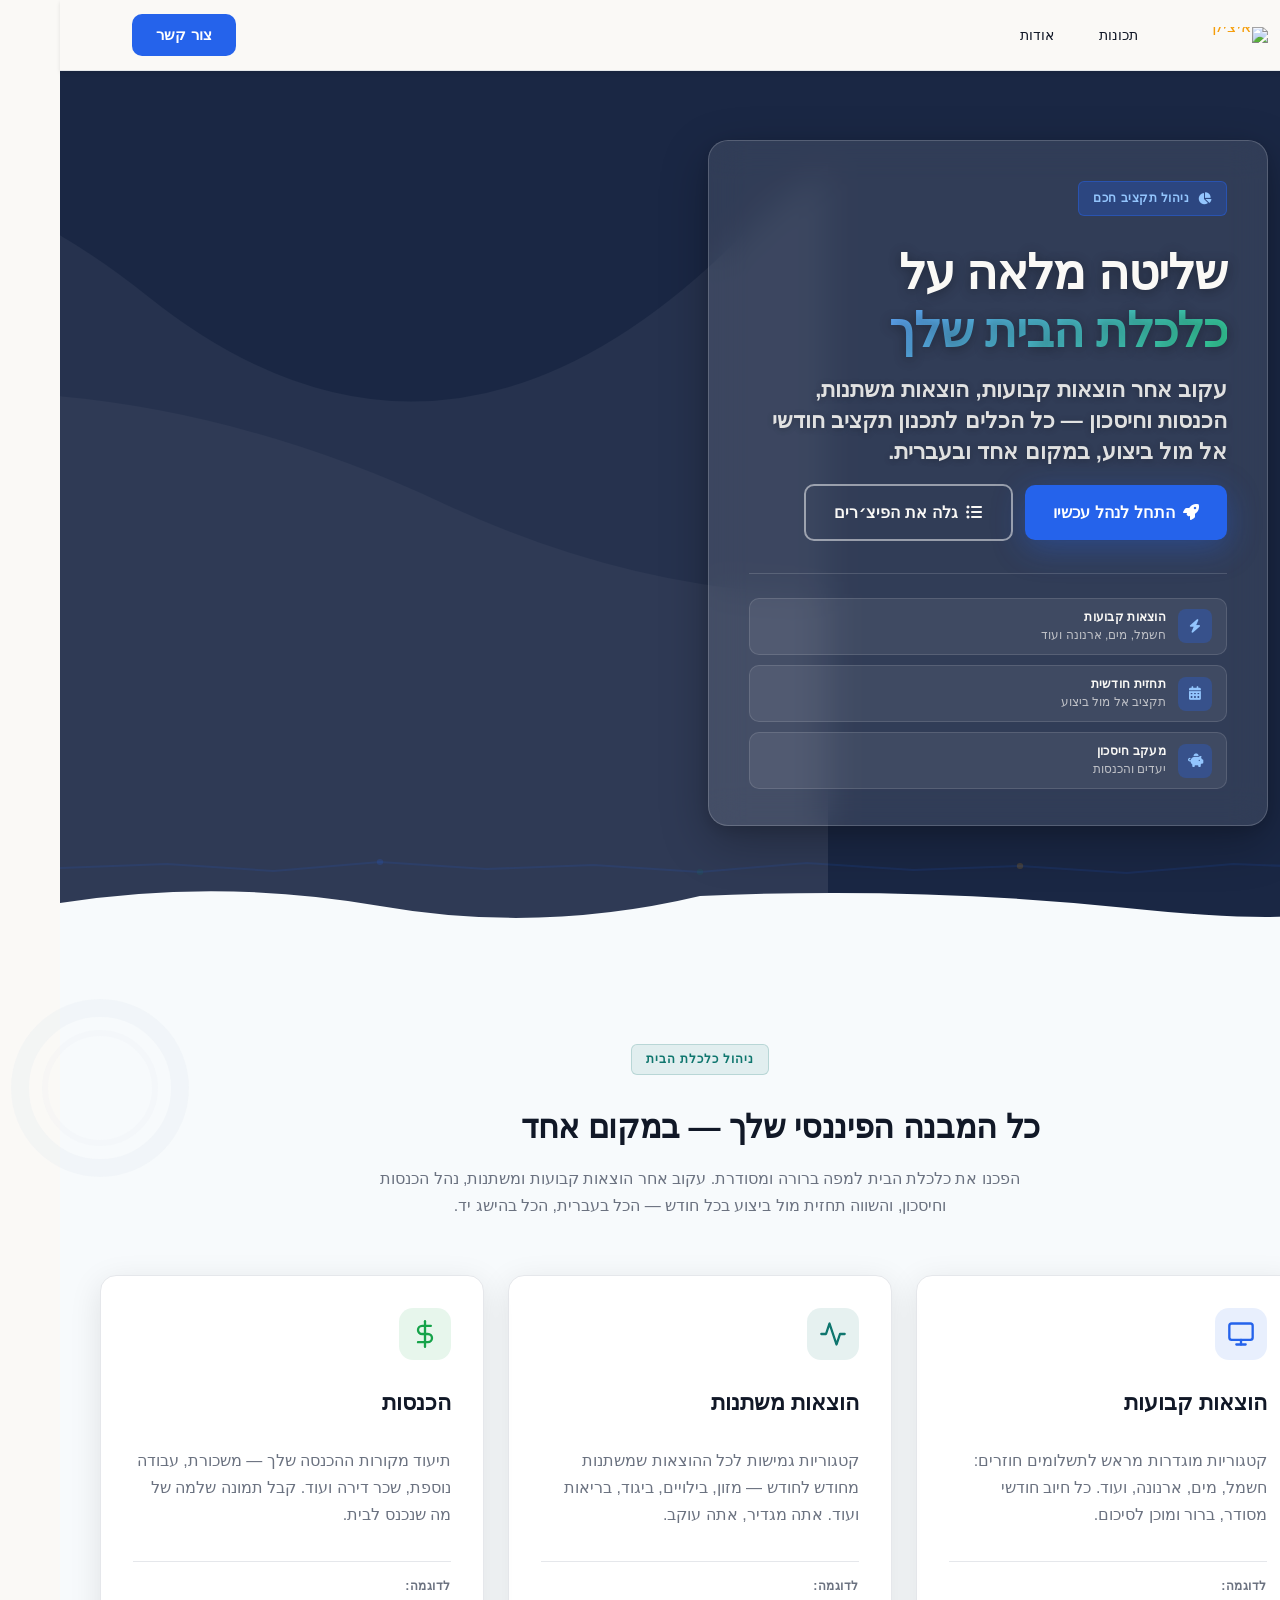
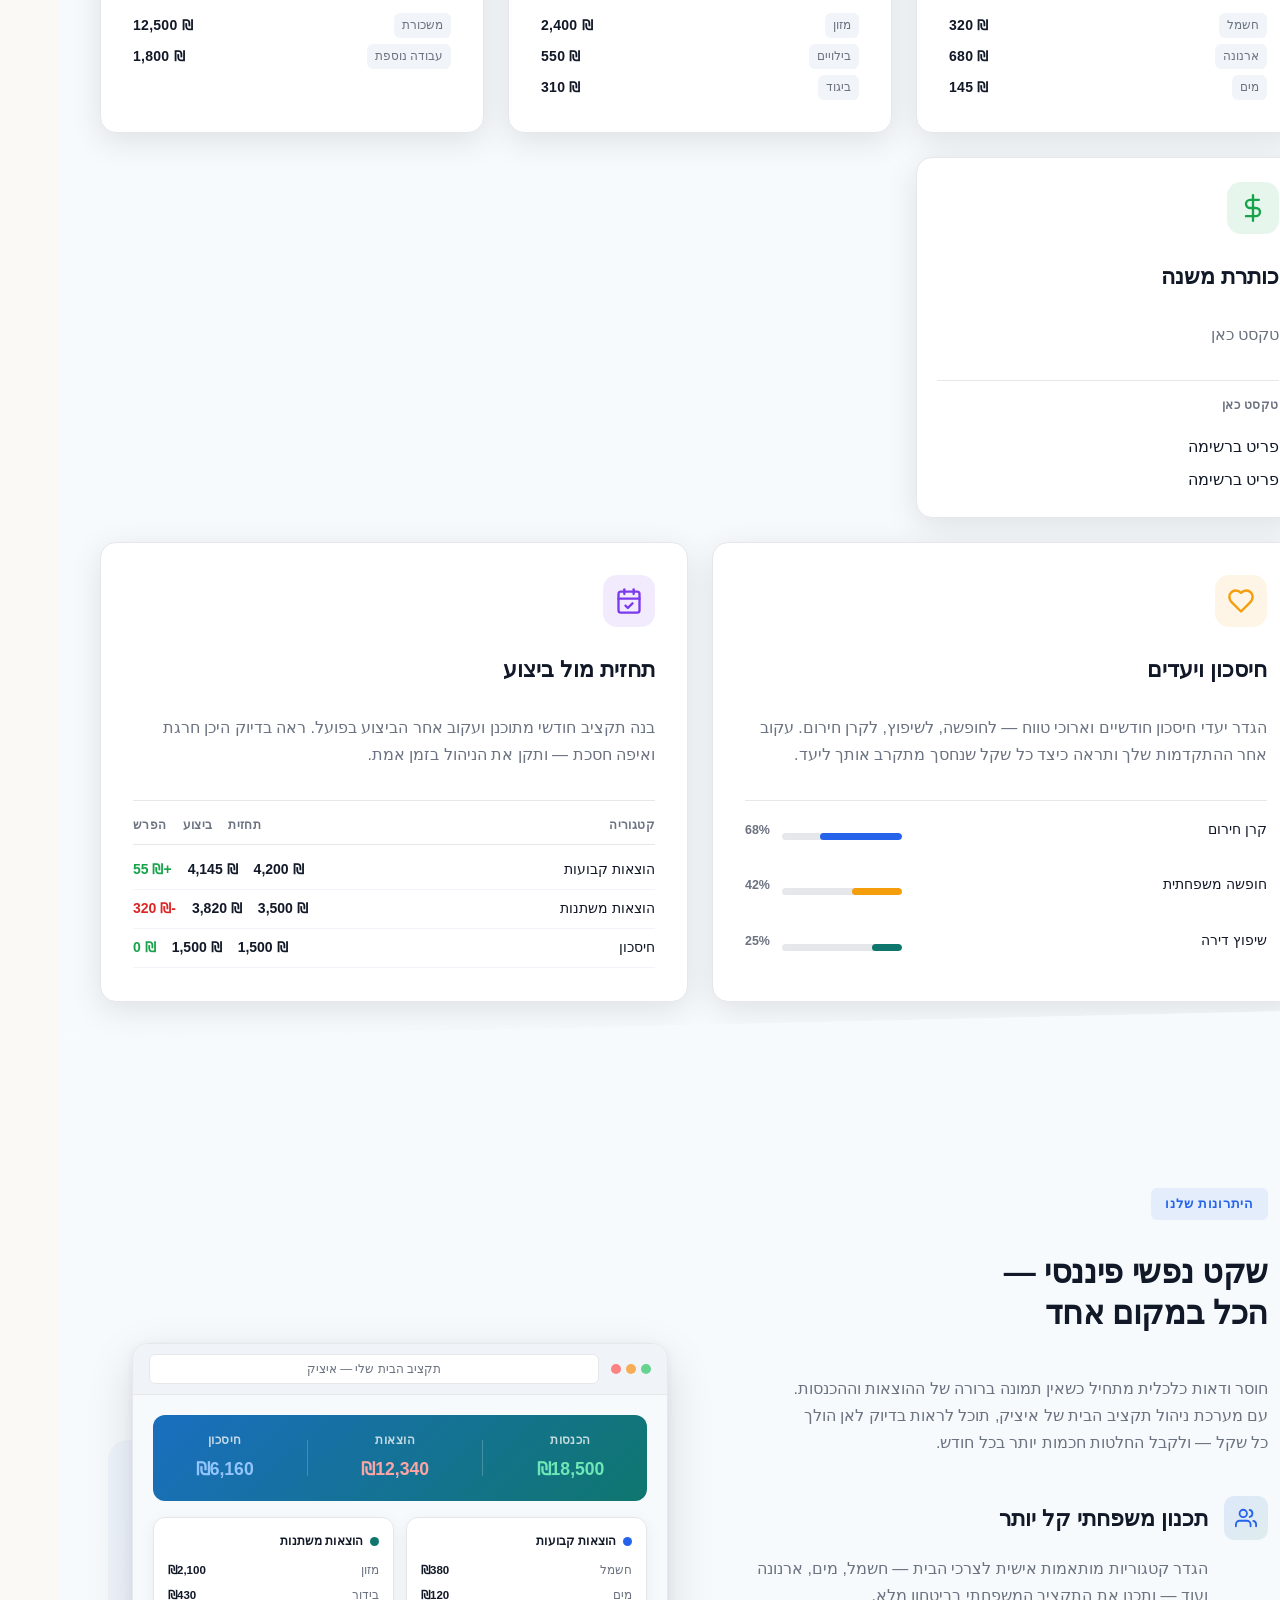
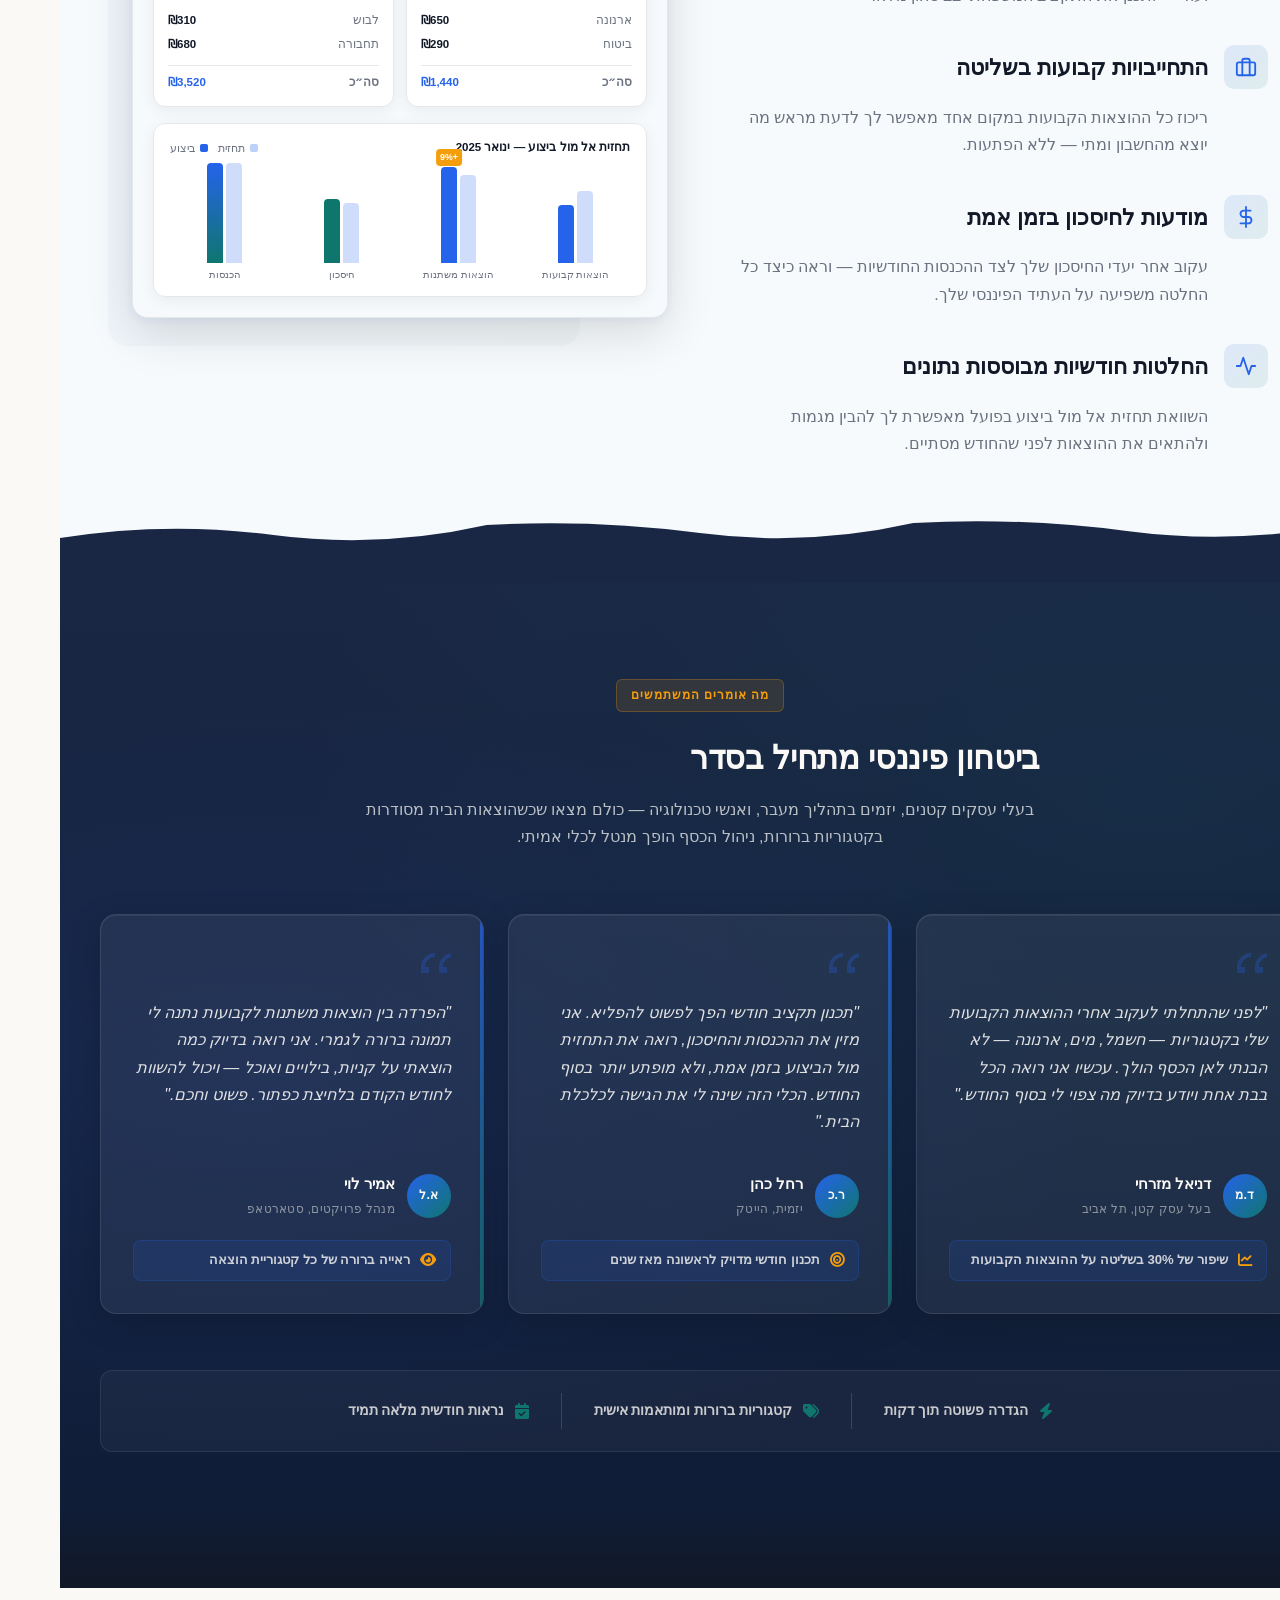
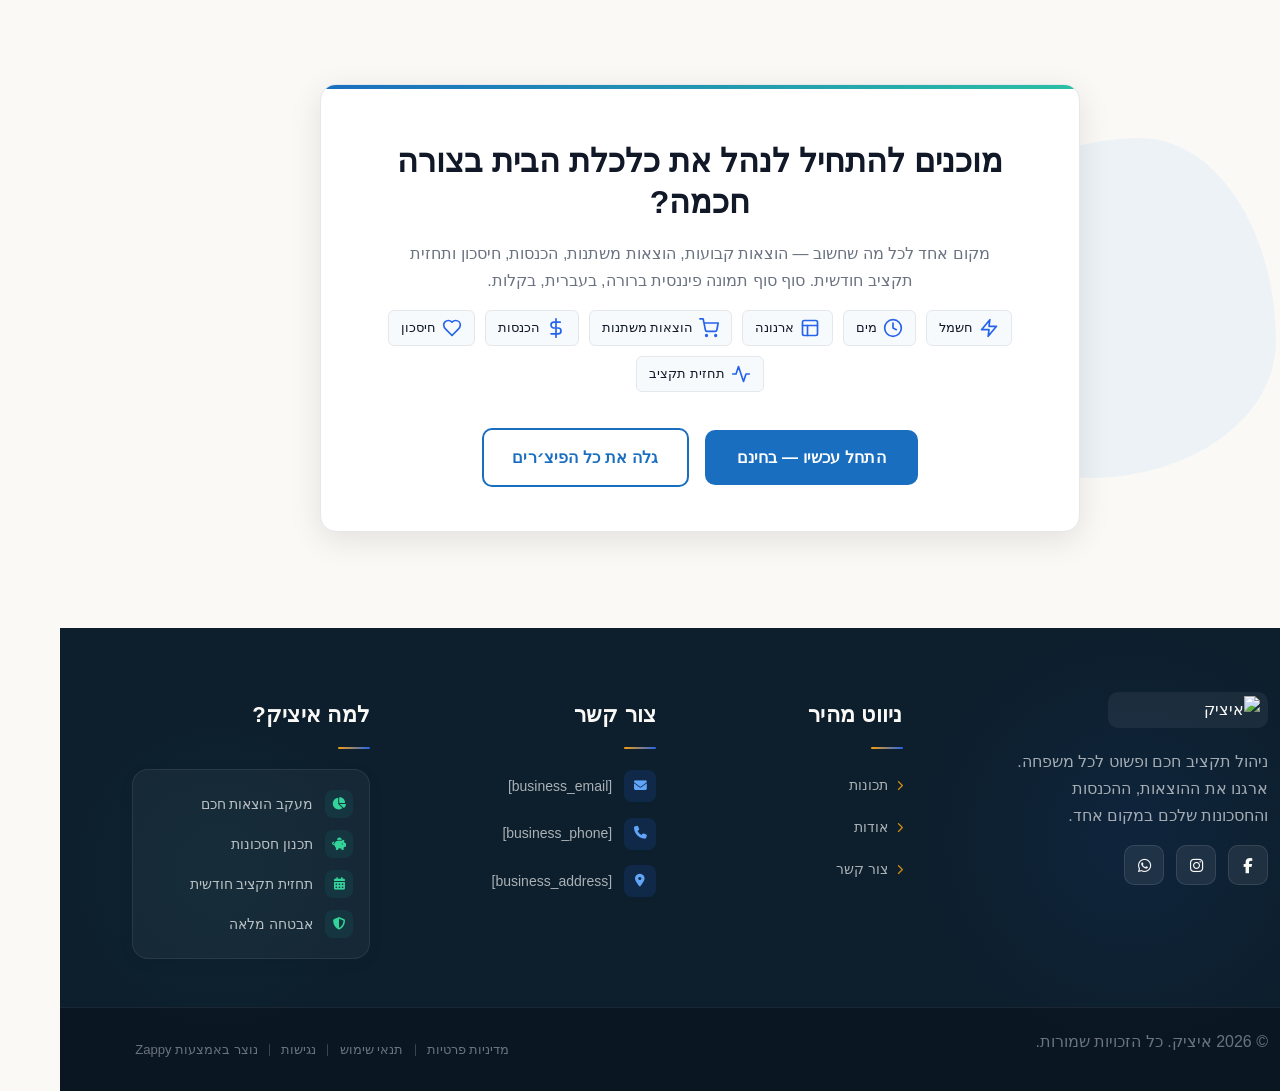
==== commit 304e9ede: "Background sync: Progressive GitHub Sync" ====
--- a/public/index.html
+++ b/public/index.html
@@ -1 +1 @@
-<!doctype html><html dir="rtl" lang="he"><head><meta charset="UTF-8"><meta content="width=device-width,initial-scale=1" name="viewport"><meta content="index, follow" name="robots"><title>איציק — איציק</title><meta content="גלה את הדרך הפשוטה לנהל הוצאות קבועות ומשתנות, לעקוב אחר הכנסות וחיסכון, ולבנות תחזית תקציבית חודשית מדויקת. התחל לשלוט בכסף שלך עוד היום!" name="description"><meta content="איציק, ניהול תקציב ביתי, מעקב הוצאות, חיסכון משפחתי, תכנון פיננסי" name="keywords"><link href="/assets/favicon.ico" rel="icon" type="image/x-icon"><link href="/assets/favicon-16x16.png" rel="icon" type="image/png" sizes="16x16"><link href="/assets/favicon-32x32.png" rel="icon" type="image/png" sizes="32x32"><link href="/assets/favicon-48x48.png" rel="icon" type="image/png" sizes="48x48"><link href="/assets/favicon-192x192.png" rel="icon" type="image/png" sizes="192x192"><link href="/assets/favicon-512x512.png" rel="icon" type="image/png" sizes="512x512"><link href="/assets/apple-touch-icon.png" rel="apple-touch-icon"><script>!function(){"use strict";var t="7b76663f-7152-4b43-b300-3f1c79fbe230",e="https://api.zappy5.com/api/analytics/track",a=18e5,n=2592e6,o=!0,i=!0,r=!0;var s=function(){var e="zappy_visitor_"+t,a=null;try{if(a=localStorage.getItem(e)){var o=JSON.parse(a),i=Date.now();if(i-o.created<n)return o.lastSeen=i,localStorage.setItem(e,JSON.stringify(o)),o.id}}catch(t){console.warn("Zappy Analytics: LocalStorage not available")}var r="zv_"+Date.now()+"_"+Math.random().toString(36).substr(2,9);try{localStorage.setItem(e,JSON.stringify({id:r,created:Date.now(),lastSeen:Date.now()}))}catch(t){}return r}(),c=function(){var e="zappy_session_"+t,n=null;try{if(n=sessionStorage.getItem(e)){var o=JSON.parse(n),i=Date.now();if(i-o.timestamp<a)return o.timestamp=i,sessionStorage.setItem(e,JSON.stringify(o)),o.id}}catch(t){console.warn("Zappy Analytics: SessionStorage not available")}var r="zs_"+Date.now()+"_"+Math.random().toString(36).substr(2,9);try{sessionStorage.setItem(e,JSON.stringify({id:r,timestamp:Date.now()}))}catch(t){}return r}();function l(a,n){n=n||{};var o={website_id:t,event_type:a,page_path:window.location.pathname,referrer:document.referrer||"direct",visitor_id:s,session_id:c,metadata:n};if(navigator.sendBeacon){var i=new Blob([JSON.stringify(o)],{type:"application/json"});navigator.sendBeacon(e,i)}else fetch(e,{method:"POST",headers:{"Content-Type":"application/json"},body:JSON.stringify(o),keepalive:!0}).catch(function(t){console.warn("Zappy Analytics: Failed to track event",t)})}o&&l("pageview",{title:document.title,url:window.location.href}),i&&document.addEventListener("click",function(t){var e=t.target;if("BUTTON"===e.tagName||e.closest("button")){var a="BUTTON"===e.tagName?e:e.closest("button");l("click",{element:"button",text:a.textContent.trim().substring(0,100),id:a.id||null,class:a.className||null})}else if("A"===e.tagName||e.closest("a")){var n="A"===e.tagName?e:e.closest("a");l("navigation",{element:"link",text:n.textContent.trim().substring(0,100),href:n.href,external:n.hostname!==window.location.hostname})}},!0),r&&document.addEventListener("submit",function(t){var e=t.target;l("form_submit",{form_id:e.id||null,form_name:e.name||null,form_action:e.action||null,form_method:e.method||"GET"})},!0);var m=Date.now();window.addEventListener("beforeunload",function(){l("page_unload",{time_on_page:Math.floor((Date.now()-m)/1e3),page_path:window.location.pathname})}),window.zappyAnalytics={track:l,getVisitorId:function(){return s},getSessionId:function(){return c}}}()</script><meta content="איציק — איציק" property="og:title"><meta content="גלה את הדרך הפשוטה לנהל הוצאות קבועות ומשתנות, לעקוב אחר הכנסות וחיסכון, ולבנות תחזית תקציבית חודשית מדויקת. התחל לשלוט בכסף שלך עוד היום!" property="og:description"><meta content="summary_large_image" name="twitter:card"><meta content="איציק — איציק" name="twitter:title"><meta content="גלה את הדרך הפשוטה לנהל הוצאות קבועות ומשתנות, לעקוב אחר הכנסות וחיסכון, ולבנות תחזית תקציבית חודשית מדויקת. התחל לשלוט בכסף שלך עוד היום!" name="twitter:description"><meta content="website" property="og:type"><meta content="he_IL" property="og:locale"><link href="https://cdnjs.cloudflare.com/ajax/libs/font-awesome/6.4.0/css/all.min.css" rel="stylesheet"><link href="/assets/favicon.ico" rel="icon" type="image/x-icon"><link href="/assets/favicon-16x16.png" rel="icon" type="image/png" sizes="16x16"><link href="/assets/favicon-32x32.png" rel="icon" type="image/png" sizes="32x32"><link href="/assets/favicon-48x48.png" rel="icon" type="image/png" sizes="48x48"><link href="/assets/favicon-192x192.png" rel="icon" type="image/png" sizes="192x192"><link href="/assets/favicon-512x512.png" rel="icon" type="image/png" sizes="512x512"><link href="/assets/apple-touch-icon.png" rel="apple-touch-icon"><link href="https://cdn.jsdelivr.net/npm/vanilla-cookieconsent@3/dist/cookieconsent.css" rel="stylesheet"><script src="https://cdn.jsdelivr.net/npm/vanilla-cookieconsent@3/dist/cookieconsent.umd.js"></script><script src="https://cdn.jsdelivr.net/gh/mickidum/acc_toolbar/acctoolbar/acctoolbar.min.js"></script><link href="/styles.css" rel="stylesheet"><style id="zappy-dropdown-submenu-styles">#navMenu li:has(.sub-menu),.nav-menu li:has(.sub-menu),.navbar li:has(.sub-menu),nav li:has(.sub-menu){position:relative}#navMenu .sub-menu,.nav-menu .sub-menu,.navbar .sub-menu,nav .sub-menu{display:block!important;position:absolute!important;top:100%;left:0;min-width:220px;background:#fff;border-radius:8px;box-shadow:0 8px 25px rgba(0,0,0,.15);padding:8px 0;opacity:0;visibility:hidden;transform:translateY(10px);transition:all .3s ease;z-index:1000;list-style:none;pointer-events:none}#navMenu li:hover>.sub-menu,.nav-menu li:hover>.sub-menu,.navbar li:hover>.sub-menu,nav li:hover>.sub-menu{opacity:1!important;visibility:visible!important;transform:translateY(0)!important;pointer-events:auto!important}.sub-menu li{list-style:none;margin:0;padding:0}.sub-menu a{display:block!important;padding:10px 16px!important;color:var(--text-dark,#333)!important;font-weight:500;text-decoration:none;white-space:nowrap;transition:background-color .2s}.sub-menu .zappy-nav-child>a{padding-left:28px!important;font-size:.9em!important;opacity:.85!important}[dir=rtl] .sub-menu .zappy-nav-child>a,html[lang=ar] .sub-menu .zappy-nav-child>a,html[lang=he] .sub-menu .zappy-nav-child>a{padding-left:10px!important;padding-right:28px!important}.sub-menu .zappy-nav-parent>a{font-weight:600!important}.sub-menu a:hover{background-color:#f5f5f5}[dir=rtl] .nav-menu .sub-menu,[dir=rtl] .navbar .sub-menu,[dir=rtl] nav .sub-menu,html[lang=ar] .nav-menu .sub-menu,html[lang=ar] .navbar .sub-menu,html[lang=ar] nav .sub-menu,html[lang=he] .nav-menu .sub-menu,html[lang=he] .navbar .sub-menu,html[lang=he] nav .sub-menu{left:auto!important;right:0!important}.sub-menu:empty,.sub-menu:not(:has(li)):not(:has(> a)),.sub-menu:not(:has(li:not(.zappy-hidden-menu-item))):not(:has(> a)){display:none!important;opacity:0!important;visibility:hidden!important;pointer-events:none!important}li:has(.menu-group-title):hover>.sub-menu{opacity:1!important;visibility:visible!important;transform:translateY(0)!important;pointer-events:auto!important}#navMenu>li>.menu-group-title,.nav-menu>li>.menu-group-title{display:inline-block;padding:.5rem 1rem;cursor:default;user-select:none}@media (max-width:768px){#navMenu .sub-menu,.nav-menu .sub-menu,.navbar .sub-menu,nav .sub-menu{position:static!important;transform:none!important;box-shadow:none!important;background:0 0!important;max-height:0;overflow:hidden;opacity:0;visibility:hidden;transition:max-height .3s ease,opacity .3s ease;padding:0!important;border-radius:0!important}#navMenu .sub-menu.mobile-expanded,.nav-menu .sub-menu.mobile-expanded,.navbar .sub-menu.mobile-expanded{max-height:none!important;overflow-y:visible!important;opacity:1!important;visibility:visible!important;padding:8px 0 8px 16px!important}[dir=rtl] .sub-menu.mobile-expanded,html[lang=he] .sub-menu.mobile-expanded{padding:8px 16px 8px 0!important}#navMenu li:hover>.sub-menu,.nav-menu li:hover>.sub-menu,.navbar li:hover>.sub-menu,nav li:hover>.sub-menu{opacity:0;visibility:hidden;pointer-events:none}#navMenu li>.sub-menu.mobile-expanded,.nav-menu li>.sub-menu.mobile-expanded,.navbar li>.sub-menu.mobile-expanded,nav li>.sub-menu.mobile-expanded{opacity:1!important;visibility:visible!important;pointer-events:auto!important}#navMenu li:has(.sub-menu),.nav-menu li:has(.sub-menu),.navbar li:has(.sub-menu),nav li:has(.sub-menu){display:flex!important;flex-wrap:wrap!important;align-items:center!important;position:relative!important;min-height:44px!important}#navMenu li:has(.sub-menu)>a,.nav-menu li:has(.sub-menu)>a,.navbar li:has(.sub-menu)>a,nav li:has(.sub-menu)>a{flex:1!important;min-width:0!important}#navMenu li:has(.sub-menu)>.menu-group-title,.nav-menu li:has(.sub-menu)>.menu-group-title,.navbar li:has(.sub-menu)>.menu-group-title,nav li:has(.sub-menu)>.menu-group-title{flex:1!important;min-width:0!important;padding:0!important;line-height:inherit!important}#navMenu li:has(.sub-menu)>.sub-menu,.nav-menu li:has(.sub-menu)>.sub-menu,.navbar li:has(.sub-menu)>.sub-menu,nav li:has(.sub-menu)>.sub-menu{flex-basis:100%!important;width:100%!important}#navMenu li:has(.sub-menu)>a [class*=arrow],#navMenu li:has(.sub-menu)>a [class*=chevron],.nav-menu li:has(.sub-menu)>a .fa-angle-down,.nav-menu li:has(.sub-menu)>a .fa-chevron-down,.nav-menu li:has(.sub-menu)>a [class*=arrow],.nav-menu li:has(.sub-menu)>a [class*=chevron],nav li:has(.sub-menu)>a [class*=arrow],nav li:has(.sub-menu)>a [class*=chevron]{display:none!important;visibility:hidden!important}.mobile-submenu-toggle{display:flex!important;align-items:center!important;justify-content:center!important;width:44px!important;height:auto!important;background:0 0!important;border:none!important;cursor:pointer!important;color:var(--text-dark)!important;position:static!important;flex-shrink:0!important;align-self:stretch!important;z-index:2!important;padding:0!important;margin:0!important}.mobile-submenu-toggle::after{content:''!important;width:0!important;height:0!important;border-left:6px solid transparent!important;border-right:6px solid transparent!important;border-top:7px solid currentColor!important;transition:transform .3s ease!important}.mobile-submenu-toggle.expanded::after{transform:rotate(180deg)!important}.sub-menu a{padding:10px 0!important;display:block!important;color:var(--text-dark)!important;white-space:normal!important}.sub-menu .zappy-nav-child>a{padding-left:28px!important;font-size:.9em!important;opacity:.85!important}[dir=rtl] .sub-menu .zappy-nav-child>a,html[lang=ar] .sub-menu .zappy-nav-child>a,html[lang=he] .sub-menu .zappy-nav-child>a{padding-left:0!important;padding-right:28px!important}.sub-menu .zappy-nav-parent>a{font-weight:600!important}#navMenu.active,.nav-menu.active{max-width:100vw!important;overflow-x:hidden!important;box-sizing:border-box!important}.navbar .sub-menu li a,.zappy-products-dropdown .sub-menu a,nav.navbar .sub-menu li a{color:var(--text-dark)!important}}@media (min-width:769px){.mobile-submenu-toggle{display:none!important}}</style><style id="zappy-widget-visibility">#mic-access-tool-box,#mic-access-tool-general-button,#mic-init-access-tool #mic-access-tool-box,#mic-init-access-tool #mic-access-tool-general-button,#mic-init-access-tool .mic-access-tool-general-button,._access-icon,._access-menu,.mic-access-tool-box,.mic-access-tool-general-button,div[id*=mic-access-tool-box]{display:none!important;visibility:hidden!important;opacity:0!important;pointer-events:none!important}</style></head><body><nav class="navbar" dir="rtl"><button aria-label="Menu" class="mobile-toggle" id="mobileToggle"><svg viewBox="0 0 24 24" fill="none" height="24" width="24" class="hamburger-icon"><path d="M3 12h18M3 6h18M3 18h18" stroke="currentColor" stroke-linecap="round" stroke-width="2"></path></svg> <svg viewBox="0 0 24 24" fill="none" height="24" width="24" class="close-icon" style="display:none"><path d="M18 6L6 18M6 6l12 12" stroke="currentColor" stroke-linecap="round" stroke-width="2"></path></svg></button> <button aria-label="Call" class="phone-header-btn" data-phone="[business_phone]"><svg viewBox="0 0 24 24" fill="currentColor" height="20" width="20"><path d="M22 16.92v3a2 2 0 0 1-2.18 2 19.79 19.79 0 0 1-8.63-3.07 19.5 19.5 0 0 1-6-6 19.79 19.79 0 0 1-3.07-8.67A2 2 0 0 1 4.11 2h3a2 2 0 0 1 2 1.72 12.84 12.84 0 0 0 .7 2.81 2 2 0 0 1-.45 2.11L8.09 9.91a16 16 0 0 0 6 6l1.27-1.27a2 2 0 0 1 2.11-.45 12.84 12.84 0 0 0 2.81.7A2 2 0 0 1 22 16.92z"></path></svg></button><div class="nav-container"><div class="nav-right-group"><div class="nav-brand"><a href="/" class="logo-link"><img alt="איציק" class="logo" src="/assets/general-logo.webp"></a></div><ul class="nav-menu" id="navMenu"><li><a href="/features">תכונות</a></li><li><a href="/about">אודות</a></li></ul></div><div class="nav-cta-container"><a href="/contact" class="nav-cta-btn">צור קשר</a></div></div></nav><script>window.addEventListener("load",function(){const e=document.querySelector(".navbar, nav, header");if(!e)return void console.log("[Navbar] Navbar element not found");let t=document.getElementById("mobileToggle")||document.querySelector(".mobile-toggle")||document.querySelector(".hamburger")||document.querySelector(".hamburger-menu")||document.querySelector(".menu-toggle")||document.querySelector(".burger-menu")||document.querySelector('[aria-label="Menu"]')||document.querySelector('[aria-label="תפריט"]');const o=document.querySelector(".phone-header-btn"),n=window.getComputedStyle(e);let r=n.backgroundColor;if(console.log("[Navbar] Initial navbar background:",r),"transparent"===r||"rgba(0, 0, 0, 0)"===r||r.startsWith("rgba")&&r.includes(", 0)")){const e=n.backgroundImage;if(e&&"none"!==e)console.log("[Navbar] Navbar has background image/gradient, using dark text"),r="rgb(240, 240, 240)";else{const e=window.getComputedStyle(document.body).backgroundColor;console.log("[Navbar] Navbar transparent, using body background:",e),r=e}}const i=r.match(/\d+/g);if(i&&i.length>=3){const e=(.299*parseInt(i[0])+.587*parseInt(i[1])+.114*parseInt(i[2]))/255;console.log("[Navbar] Mobile button colors preserved from Claude CSS (luminance:",e.toFixed(2)+")");const n=document.createElement("style");n.id="zappy-mobile-nav-fix";document.documentElement.lang;document.documentElement.dir,n.textContent='\n        /* Hide mobile buttons on desktop, show only on mobile */\n        @media (min-width: 769px) {\n          .mobile-toggle,\n          .phone-header-btn {\n            display: none !important;\n          }\n        }\n        \n        /* Show and position mobile buttons correctly on mobile */\n        @media (max-width: 768px) {\n          .mobile-toggle,\n          .phone-header-btn {\n            position: absolute !important;\n            top: 50% !important;\n            transform: translateY(-50%) !important;\n            z-index: 1001 !important;\n            display: flex !important;\n            align-items: center !important;\n            justify-content: center !important;\n            width: 36px !important;\n            height: 36px !important;\n            border-radius: 50% !important;\n            border: none !important;\n            cursor: pointer !important;\n            padding: 6px !important;\n            background: none !important;\n            color: var(--nav-text, var(--text-dark)) !important;\n          }\n          \n          /* LTR positioning (default): hamburger LEFT, phone RIGHT */\n          html:not([dir="rtl"]):not([lang="he"]):not([lang="ar"]) .mobile-toggle,\n          html[dir="ltr"] .mobile-toggle {\n            left: 12px !important;\n            right: auto !important;\n          }\n          html:not([dir="rtl"]):not([lang="he"]):not([lang="ar"]) .phone-header-btn,\n          html[dir="ltr"] .phone-header-btn {\n            right: 12px !important;\n            left: auto !important;\n          }\n          \n          /* RTL positioning: hamburger RIGHT, phone LEFT */\n          html[dir="rtl"] .mobile-toggle,\n          html[lang="he"] .mobile-toggle,\n          html[lang="ar"] .mobile-toggle {\n            right: 12px !important;\n            left: auto !important;\n          }\n          html[dir="rtl"] .phone-header-btn,\n          html[lang="he"] .phone-header-btn,\n          html[lang="ar"] .phone-header-btn {\n            left: 12px !important;\n            right: auto !important;\n          }\n          \n          /* CRITICAL: Ensure nav-container has min-height on mobile */\n          /* All children are positioned absolutely/fixed on mobile, so height:auto collapses to 0 */\n          .nav-container {\n            min-height: 70px !important;\n            position: relative !important;\n          }\n          \n          /* Ensure SVG icons are properly sized and inherit color */\n          .mobile-toggle svg,\n          .phone-header-btn svg {\n            width: 24px !important;\n            height: 24px !important;\n            /* Don\'t force display - let JavaScript control hamburger/close toggle */\n          }\n          \n          /* Reset nav-cta-container on mobile - remove desktop box-shadow/padding */\n          /* that creates a visible ghost box when CTA button is hidden */\n          .nav-cta-container {\n            box-shadow: none !important;\n            padding: 0 !important;\n          }\n          \n          /* Hide nav-cta-container entirely on mobile when there\'s no lang-switcher */\n          /* (only the CTA button is inside, and it\'s hidden on mobile) */\n          .nav-cta-container:not(:has(.lang-switcher)) {\n            display: none !important;\n          }\n          \n          /* CRITICAL: Prevent hero image fade gradient from bleeding over headline text */\n          /* The .image-fade-gradient has bottom: -30px (extends below parent) */\n          /* On mobile stacked layout, this overlaps the h1 text below the image */\n          .hero-image-column {\n            overflow: hidden !important;\n          }\n          .image-fade-gradient {\n            bottom: 0 !important;\n          }\n          \n          /* Hide desktop language switcher on mobile - hamburger menu handles it */\n          /* High specificity to override stored CSS */\n          .lang-switcher,\n          .nav-cta-container .lang-switcher,\n          .nav-container .lang-switcher,\n          .navbar .lang-switcher,\n          .navbar .nav-cta-container .lang-switcher {\n            display: none !important;\n          }\n        }\n      ';const r=document.getElementById("zappy-mobile-nav-fix");r&&r.remove(),document.head.appendChild(n),console.log("[Navbar] Critical CSS injected for mobile nav positioning");const l=window.innerWidth<=768;if(t){const e=t.querySelector(".hamburger-icon"),o=t.querySelector(".close-icon");e&&(e.style.setProperty("width","24px","important"),e.style.setProperty("height","24px","important"),e.style.setProperty("display","block","important")),o&&(o.style.setProperty("width","24px","important"),o.style.setProperty("height","24px","important"),o.style.setProperty("display","none","important")),l?(t.style.setProperty("position","absolute","important"),t.style.setProperty("top","50%","important"),t.style.setProperty("transform","translateY(-50%)","important"),t.style.setProperty("z-index","1001","important"),t.style.removeProperty("left"),t.style.removeProperty("right"),console.log("[Navbar] Mobile toggle positioning applied (mobile viewport)")):(t.style.removeProperty("position"),t.style.removeProperty("top"),t.style.removeProperty("transform"),t.style.removeProperty("z-index"),t.style.removeProperty("left"),t.style.removeProperty("right"),console.log("[Navbar] Desktop viewport - cleared mobile toggle inline positioning"))}if(o){const e=o.querySelector("svg");e&&(e.style.width="24px",e.style.height="24px",e.setAttribute("width","24"),e.setAttribute("height","24")),l?(o.style.setProperty("position","absolute","important"),o.style.setProperty("top","50%","important"),o.style.setProperty("transform","translateY(-50%)","important"),o.style.setProperty("z-index","1001","important"),o.style.removeProperty("left"),o.style.removeProperty("right"),console.log("[Navbar] Phone button positioning applied (mobile viewport)")):(o.style.removeProperty("position"),o.style.removeProperty("top"),o.style.removeProperty("transform"),o.style.removeProperty("z-index"),o.style.removeProperty("left"),o.style.removeProperty("right"),console.log("[Navbar] Desktop viewport - cleared phone button inline positioning"))}}else console.log("[Navbar] Could not parse background color:",r);t=document.getElementById("mobileToggle")||document.querySelector(".mobile-toggle")||document.querySelector(".hamburger")||document.querySelector(".hamburger-menu")||document.querySelector(".menu-toggle")||document.querySelector(".burger-menu")||document.querySelector('[aria-label="Menu"]')||document.querySelector('[aria-label="תפריט"]');const l=document.getElementById("navMenu")||document.querySelector(".nav-menu")||document.querySelector(".nav-links")||document.querySelector("nav ul:not(.submenu)");if(!t||!l)return void console.log("[Navbar] Mobile toggle or menu not found:",{toggle:!!t,menu:!!l});l.id||(l.id="navMenu"),console.log("[Navbar] Initializing mobile menu...");const a=t.cloneNode(!0);t.parentNode.replaceChild(a,t),a.addEventListener("click",function(e){e.preventDefault(),e.stopPropagation();const t=this.querySelector(".hamburger-icon"),o=this.querySelector(".close-icon");l.classList.contains("active")?(l.classList.remove("active"),t&&t.style.setProperty("display","block","important"),o&&o.style.setProperty("display","none","important"),document.body.style.overflow="",console.log("[Navbar] Menu closed")):(l.classList.add("active"),t&&t.style.setProperty("display","none","important"),o&&o.style.setProperty("display","block","important"),document.body.style.overflow="hidden",console.log("[Navbar] Menu opened"))}),l.querySelectorAll("a").forEach(function(e){e.addEventListener("click",function(){if("#"===this.getAttribute("href"))return;const e=a.querySelector(".hamburger-icon"),t=a.querySelector(".close-icon");l.classList.remove("active"),e&&e.style.setProperty("display","block","important"),t&&t.style.setProperty("display","none","important"),document.body.style.overflow="",console.log("[Navbar] Menu closed (link clicked)")})});var s=l.querySelectorAll(".dropdown-toggle");s.forEach(function(e){e.addEventListener("click",function(e){e.preventDefault(),e.stopPropagation();var t=this.closest(".nav-dropdown");t&&(t.parentNode.querySelectorAll(".nav-dropdown.open").forEach(function(e){e!==t&&e.classList.remove("open")}),t.classList.toggle("open"),console.log("[Navbar] Dropdown toggled:",t.classList.contains("open")?"open":"closed"))})}),document.addEventListener("click",function(e){e.target.closest(".nav-dropdown")||document.querySelectorAll(".nav-dropdown.open").forEach(function(e){e.classList.remove("open")})}),console.log("[Navbar] Dropdown handlers initialized for "+s.length+" dropdowns"),o&&o.addEventListener("click",function(){const e=document.querySelectorAll('a[href^="tel:"]'),t=e.length>0?e[0].getAttribute("href").replace("tel:",""):"[business_phone]";window.location.href="tel:"+t,console.log("[Navbar] Phone button clicked")}),console.log("[Navbar] Mobile menu initialized successfully");const p=function(){const e=document.querySelector(".whatsapp-float");e&&(window.innerWidth>=769?(e.style.setProperty("display","none","important"),e.style.setProperty("visibility","hidden","important"),e.style.setProperty("opacity","0","important"),e.style.setProperty("pointer-events","none","important"),console.log("[WhatsApp] Button hidden on desktop")):(e.style.removeProperty("display"),e.style.removeProperty("visibility"),e.style.removeProperty("opacity"),e.style.removeProperty("pointer-events"),console.log("[WhatsApp] Button visible on mobile")))};let c;p(),window.addEventListener("resize",function(){clearTimeout(c),c=setTimeout(p,100)})})</script><main><section class="index-hero-section" data-layout-spec="בית-hero" dir="rtl" data-hero-type="fullscreen-scrim"><div class="index-hero-bg"><img alt="סצנת עבודה ביתית עם לוח מחוונים פיננסי" class="index-hero-bg-img" src="/assets/site-index-hero-image-1.webp" data-context="A calm, refined home workspace scene showing a modern laptop with a financial dashboard on screen displaying Hebrew budget categories, alongside neatly arranged paper notes, a pen, a coffee cup, and soft household references like a small plant and keys. Natural warm light fills the scene. The overall mood is organized, trustworthy, and domestic — suitable for a household budget management platform." data-hero-bg="true" data-placeholder="index-hero-image-1" height="700" width="1200"></div><div class="index-hero-scrim" aria-hidden="true"></div><div class="index-hero-wave-motif" aria-hidden="true"><svg viewBox="0 0 600 320" aria-hidden="true" xmlns="http://www.w3.org/2000/svg" data-no-icon-edit="true" preserveAspectRatio="xMidYMid slice"><path d="M0,80 Q100,20 200,100 T400,80 T600,120 L600,320 L0,320 Z" fill="rgba(255,255,255,0.05)"></path><path d="M0,160 Q150,100 300,170 T600,150 L600,320 L0,320 Z" fill="rgba(255,255,255,0.04)"></path></svg></div><div class="index-hero-container"><div class="index-hero-card"><div class="index-hero-badge"><i class="fas fa-chart-pie" aria-hidden="true"></i> <span>ניהול תקציב חכם</span></div><h1 class="index-hero-h1">שליטה מלאה על<br><span class="index-hero-h1-accent">כלכלת הבית שלך</span></h1><h3 class="index-hero-subtitle">עקוב אחר הוצאות קבועות, הוצאות משתנות, הכנסות וחיסכון — כל הכלים לתכנון תקציב חודשי אל מול ביצוע, במקום אחד ובעברית.</h3><div class="index-hero-ctas"><a href="/contact" class="index-hero-btn-primary"><i class="fas fa-rocket" aria-hidden="true"></i> התחל לנהל עכשיו </a><a href="/features" class="index-hero-btn-secondary"><i class="fas fa-list-ul" aria-hidden="true"></i> גלה את הפיצ׳רים</a></div><div class="index-hero-chips"><div class="index-hero-chip"><span class="index-hero-chip-icon"><i class="fas fa-bolt" aria-hidden="true"></i></span><div class="index-hero-chip-content"><span class="index-hero-chip-label">הוצאות קבועות</span> <span class="index-hero-chip-value">חשמל, מים, ארנונה ועוד</span></div></div><div class="index-hero-chip"><span class="index-hero-chip-icon"><i class="fas fa-calendar-alt" aria-hidden="true"></i></span><div class="index-hero-chip-content"><span class="index-hero-chip-label">תחזית חודשית</span> <span class="index-hero-chip-value">תקציב אל מול ביצוע</span></div></div><div class="index-hero-chip"><span class="index-hero-chip-icon"><i class="fas fa-piggy-bank" aria-hidden="true"></i></span><div class="index-hero-chip-content"><span class="index-hero-chip-label">מעקב חיסכון</span> <span class="index-hero-chip-value">יעדים והכנסות</span></div></div></div></div></div><div class="index-hero-divider-wrapper"><svg viewBox="0 0 1200 90" aria-hidden="true" xmlns="http://www.w3.org/2000/svg" data-no-icon-edit="true" preserveAspectRatio="none"><path d="M0,90 L0,45 Q150,20 300,48 T600,38 Q800,28 1000,50 T1200,40 L1200,90 Z" fill="#F7FAFC"></path></svg> <svg viewBox="0 0 1200 20" aria-hidden="true" xmlns="http://www.w3.org/2000/svg" data-no-icon-edit="true" preserveAspectRatio="none" class="index-hero-dataline"><polyline points="0,10 100,6 200,13 300,4 400,11 500,7 600,14 700,5 800,12 900,8 1000,15 1100,6 1200,10" fill="none" stroke="rgba(37,99,235,0.18)" stroke-width="2"></polyline><circle cx="300" cy="4" r="3" fill="rgba(37,99,235,0.25)"></circle><circle cx="600" cy="14" r="3" fill="rgba(15,118,110,0.25)"></circle><circle cx="900" cy="8" r="3" fill="rgba(245,158,11,0.25)"></circle></svg></div></section><section class="index-features-section" data-layout-spec="בית-features" dir="rtl"><div class="index-features-container"><div class="index-features-intro"><span class="index-features-eyebrow">ניהול כלכלת הבית</span><h2 class="index-features-heading">כל המבנה הפיננסי שלך — במקום אחד</h2><p class="index-features-subheading">הפכנו את כלכלת הבית למפה ברורה ומסודרת. עקוב אחר הוצאות קבועות ומשתנות, נהל הכנסות וחיסכון, והשווה תחזית מול ביצוע בכל חודש — הכל בעברית, הכל בהישג יד.</p></div><div class="index-features-grid-top"><article class="index-feature-card"><div class="index-feature-icon-wrap index-feature-icon--blue"><svg viewBox="0 0 24 24" aria-hidden="true" fill="none" height="28" width="28" data-element-type="icon" data-icon-type="svg" stroke="currentColor" stroke-linecap="round" stroke-linejoin="round" stroke-width="2" xmlns="http://www.w3.org/2000/svg"><rect height="14" width="20" rx="2" x="2" y="3"></rect><line x1="8" x2="16" y1="21" y2="21"></line><line x1="12" x2="12" y1="17" y2="21"></line></svg></div><div class="index-feature-body"><h3 class="index-feature-title">הוצאות קבועות</h3><p class="index-feature-desc">קטגוריות מוגדרות מראש לתשלומים חוזרים: חשמל, מים, ארנונה, ועוד. כל חיוב חודשי מסודר, ברור ומוכן לסיכום.</p><div class="index-feature-example"><span class="index-feature-example-label">לדוגמה:</span><ul class="index-feature-example-list"><li><span class="index-feature-tag">חשמל</span><span class="index-feature-amount">₪ 320</span></li><li><span class="index-feature-tag">ארנונה</span><span class="index-feature-amount">₪ 680</span></li><li><span class="index-feature-tag">מים</span><span class="index-feature-amount">₪ 145</span></li></ul></div></div></article><article class="index-feature-card"><div class="index-feature-icon-wrap index-feature-icon--teal"><svg viewBox="0 0 24 24" aria-hidden="true" fill="none" height="28" width="28" data-element-type="icon" data-icon-type="svg" stroke="currentColor" stroke-linecap="round" stroke-linejoin="round" stroke-width="2" xmlns="http://www.w3.org/2000/svg"><polyline points="22 12 18 12 15 21 9 3 6 12 2 12"></polyline></svg></div><div class="index-feature-body"><h3 class="index-feature-title">הוצאות משתנות</h3><p class="index-feature-desc">קטגוריות גמישות לכל ההוצאות שמשתנות מחודש לחודש — מזון, בילויים, ביגוד, בריאות ועוד. אתה מגדיר, אתה עוקב.</p><div class="index-feature-example"><span class="index-feature-example-label">לדוגמה:</span><ul class="index-feature-example-list"><li><span class="index-feature-tag">מזון</span><span class="index-feature-amount">₪ 2,400</span></li><li><span class="index-feature-tag">בילויים</span><span class="index-feature-amount">₪ 550</span></li><li><span class="index-feature-tag">ביגוד</span><span class="index-feature-amount">₪ 310</span></li></ul></div></div></article><article class="index-feature-card"><div class="index-feature-icon-wrap index-feature-icon--green"><svg viewBox="0 0 24 24" aria-hidden="true" fill="none" height="28" width="28" data-element-type="icon" data-icon-type="svg" stroke="currentColor" stroke-linecap="round" stroke-linejoin="round" stroke-width="2" xmlns="http://www.w3.org/2000/svg"><line x1="12" x2="12" y1="1" y2="23"></line><path d="M17 5H9.5a3.5 3.5 0 0 0 0 7h5a3.5 3.5 0 0 1 0 7H6"></path></svg></div><div class="index-feature-body"><h3 class="index-feature-title">הכנסות</h3><p class="index-feature-desc">תיעוד מקורות ההכנסה שלך — משכורת, עבודה נוספת, שכר דירה ועוד. קבל תמונה שלמה של מה שנכנס לבית.</p><div class="index-feature-example"><span class="index-feature-example-label">לדוגמה:</span><ul class="index-feature-example-list"><li><span class="index-feature-tag">משכורת</span><span class="index-feature-amount">₪ 12,500</span></li><li><span class="index-feature-tag">עבודה נוספת</span><span class="index-feature-amount">₪ 1,800</span></li></ul></div></div></article></div><div class="index-features-grid-bottom"><article class="index-feature-card index-feature-card--wide"><div class="index-feature-icon-wrap index-feature-icon--amber"><svg viewBox="0 0 24 24" aria-hidden="true" fill="none" height="28" width="28" data-element-type="icon" data-icon-type="svg" stroke="currentColor" stroke-linecap="round" stroke-linejoin="round" stroke-width="2" xmlns="http://www.w3.org/2000/svg"><path d="M19 14c1.49-1.46 3-3.21 3-5.5A5.5 5.5 0 0 0 16.5 3c-1.76 0-3 .5-4.5 2-1.5-1.5-2.74-2-4.5-2A5.5 5.5 0 0 0 2 8.5c0 2.3 1.5 4.05 3 5.5l7 7Z"></path></svg></div><div class="index-feature-body"><h3 class="index-feature-title">חיסכון ויעדים</h3><p class="index-feature-desc">הגדר יעדי חיסכון חודשיים וארוכי טווח — לחופשה, לשיפוץ, לקרן חירום. עקוב אחר ההתקדמות שלך ותראה כיצד כל שקל שנחסך מתקרב אותך ליעד.</p><div class="index-feature-savings-row"><div class="index-feature-savings-goal"><span class="index-feature-savings-name">קרן חירום</span><div class="index-feature-progress-bar"><div class="index-feature-progress-fill" style="width:68%"></div></div><span class="index-feature-savings-pct">68%</span></div><div class="index-feature-savings-goal"><span class="index-feature-savings-name">חופשה משפחתית</span><div class="index-feature-progress-bar"><div class="index-feature-progress-fill index-feature-progress-fill--amber" style="width:42%"></div></div><span class="index-feature-savings-pct">42%</span></div><div class="index-feature-savings-goal"><span class="index-feature-savings-name">שיפוץ דירה</span><div class="index-feature-progress-bar"><div class="index-feature-progress-fill index-feature-progress-fill--teal" style="width:25%"></div></div><span class="index-feature-savings-pct">25%</span></div></div></div></article><article class="index-feature-card index-feature-card--wide"><div class="index-feature-icon-wrap index-feature-icon--purple"><svg viewBox="0 0 24 24" aria-hidden="true" fill="none" height="28" width="28" data-element-type="icon" data-icon-type="svg" stroke="currentColor" stroke-linecap="round" stroke-linejoin="round" stroke-width="2" xmlns="http://www.w3.org/2000/svg"><rect height="18" width="18" rx="2" x="3" y="4" ry="2"></rect><line x1="16" x2="16" y1="2" y2="6"></line><line x1="8" x2="8" y1="2" y2="6"></line><line x1="3" x2="21" y1="10" y2="10"></line><polyline points="9 16 11 18 15 14"></polyline></svg></div><div class="index-feature-body"><h3 class="index-feature-title">תחזית מול ביצוע</h3><p class="index-feature-desc">בנה תקציב חודשי מתוכנן ועקוב אחר הביצוע בפועל. ראה בדיוק היכן חרגת ואיפה חסכת — ותקן את הניהול בזמן אמת.</p><div class="index-feature-forecast-table"><div class="index-feature-forecast-header"><span>קטגוריה</span> <span>תחזית</span> <span>ביצוע</span> <span>הפרש</span></div><div class="index-feature-forecast-row"><span>הוצאות קבועות</span> <span class="index-feature-num">₪ 4,200</span> <span class="index-feature-num">₪ 4,145</span> <span class="index-feature-num index-feature-num--pos">+₪ 55</span></div><div class="index-feature-forecast-row"><span>הוצאות משתנות</span> <span class="index-feature-num">₪ 3,500</span> <span class="index-feature-num">₪ 3,820</span> <span class="index-feature-num index-feature-num--neg">-₪ 320</span></div><div class="index-feature-forecast-row"><span>חיסכון</span> <span class="index-feature-num">₪ 1,500</span> <span class="index-feature-num">₪ 1,500</span> <span class="index-feature-num index-feature-num--pos">₪ 0</span></div></div></div></article></div></div><svg viewBox="0 0 200 200" aria-hidden="true" xmlns="http://www.w3.org/2000/svg" data-no-icon-edit="true" class="index-features-donut-accent"><circle cx="100" cy="100" r="80" fill="none" opacity="0.45" stroke="#E2E8F0" stroke-width="18"></circle><circle cx="100" cy="100" r="55" fill="none" opacity="0.25" stroke="#E2E8F0" stroke-width="6"></circle></svg><div class="index-features-divider-wrapper"><svg viewBox="0 0 1200 90" aria-hidden="true" xmlns="http://www.w3.org/2000/svg" data-no-icon-edit="true" preserveAspectRatio="none"><defs><linearGradient id="ifDividerGrad" x1="0%" x2="100%" y1="0%" y2="0%"><stop offset="0%" stop-color="#0F766E" stop-opacity="0.13"></stop><stop offset="60%" stop-color="#FAF9F6" stop-opacity="0"></stop></linearGradient></defs><path d="M0,90 L0,38 L1200,8 L1200,90 Z" fill="#F7FAFC"></path><path d="M0,90 L0,38 L1200,8 L1200,90 Z" fill="#F7FAFC"></path></svg></div></section><section class="index-benefits-section" data-layout-spec="בית-benefits" dir="rtl"><div class="index-benefits-container"><div class="index-benefits-content"><span class="index-benefits-badge">היתרונות שלנו</span><h2 class="index-benefits-heading">שקט נפשי פיננסי —<br>הכל במקום אחד</h2><p class="index-benefits-lead">חוסר ודאות כלכלית מתחיל כשאין תמונה ברורה של ההוצאות וההכנסות. עם מערכת ניהול תקציב הבית של איציק, תוכל לראות בדיוק לאן הולך כל שקל — ולקבל החלטות חכמות יותר בכל חודש.</p><ul class="index-benefits-list"><li class="index-benefits-item"><div class="index-benefits-icon-wrap"><svg viewBox="0 0 24 24" aria-hidden="true" fill="none" height="22" width="22" data-element-type="icon" data-icon-type="svg" stroke="currentColor" stroke-linecap="round" stroke-linejoin="round" stroke-width="2"><path d="M17 21v-2a4 4 0 0 0-4-4H5a4 4 0 0 0-4 4v2"></path><circle cx="9" cy="7" r="4"></circle><path d="M23 21v-2a4 4 0 0 0-3-3.87"></path><path d="M16 3.13a4 4 0 0 1 0 7.75"></path></svg></div><div class="index-benefits-item-content"><h3>תכנון משפחתי קל יותר</h3><p>הגדר קטגוריות מותאמות אישית לצרכי הבית — חשמל, מים, ארנונה ועוד — ותכנן את התקציב המשפחתי בביטחון מלא.</p></div></li><li class="index-benefits-item"><div class="index-benefits-icon-wrap"><svg viewBox="0 0 24 24" aria-hidden="true" fill="none" height="22" width="22" data-element-type="icon" data-icon-type="svg" stroke="currentColor" stroke-linecap="round" stroke-linejoin="round" stroke-width="2"><rect height="14" width="20" rx="2" x="2" y="7"></rect><path d="M16 21V5a2 2 0 0 0-2-2h-4a2 2 0 0 0-2 2v16"></path></svg></div><div class="index-benefits-item-content"><h3>התחייבויות קבועות בשליטה</h3><p>ריכוז כל ההוצאות הקבועות במקום אחד מאפשר לך לדעת מראש מה יוצא מהחשבון ומתי — ללא הפתעות.</p></div></li><li class="index-benefits-item"><div class="index-benefits-icon-wrap"><svg viewBox="0 0 24 24" aria-hidden="true" fill="none" height="22" width="22" data-element-type="icon" data-icon-type="svg" stroke="currentColor" stroke-linecap="round" stroke-linejoin="round" stroke-width="2"><line x1="12" x2="12" y1="1" y2="23"></line><path d="M17 5H9.5a3.5 3.5 0 0 0 0 7h5a3.5 3.5 0 0 1 0 7H6"></path></svg></div><div class="index-benefits-item-content"><h3>מודעות לחיסכון בזמן אמת</h3><p>עקוב אחר יעדי החיסכון שלך לצד ההכנסות החודשיות — וראה כיצד כל החלטה משפיעה על העתיד הפיננסי שלך.</p></div></li><li class="index-benefits-item"><div class="index-benefits-icon-wrap"><svg viewBox="0 0 24 24" aria-hidden="true" fill="none" height="22" width="22" data-element-type="icon" data-icon-type="svg" stroke="currentColor" stroke-linecap="round" stroke-linejoin="round" stroke-width="2"><polyline points="22 12 18 12 15 21 9 3 6 12 2 12"></polyline></svg></div><div class="index-benefits-item-content"><h3>החלטות חודשיות מבוססות נתונים</h3><p>השוואת תחזית אל מול ביצוע בפועל מאפשרת לך להבין מגמות ולהתאים את ההוצאות לפני שהחודש מסתיים.</p></div></li></ul></div><div class="index-benefits-mockup-col"><div class="index-benefits-backplate" aria-hidden="true"></div><div class="index-benefits-browser"><div class="index-benefits-browser-bar"><div class="index-benefits-browser-dots"><span></span><span></span><span></span></div><div class="index-benefits-browser-url">תקציב הבית שלי — איציק</div></div><div class="index-benefits-screen"><div class="index-benefits-summary-band"><div class="index-benefits-summary-item"><span class="index-benefits-summary-label">הכנסות</span> <span class="index-benefits-summary-value income">₪18,500</span></div><div class="index-benefits-summary-divider"></div><div class="index-benefits-summary-item"><span class="index-benefits-summary-label">הוצאות</span> <span class="index-benefits-summary-value expense">₪12,340</span></div><div class="index-benefits-summary-divider"></div><div class="index-benefits-summary-item"><span class="index-benefits-summary-label">חיסכון</span> <span class="index-benefits-summary-value saving">₪6,160</span></div></div><div class="index-benefits-categories"><div class="index-benefits-cat-card fixed"><div class="index-benefits-cat-header"><span class="index-benefits-cat-dot fixed-dot"></span> <span class="index-benefits-cat-name">הוצאות קבועות</span></div><div class="index-benefits-cat-rows"><div class="index-benefits-cat-row"><span class="index-benefits-cat-label">חשמל</span> <span class="index-benefits-cat-amount">₪380</span></div><div class="index-benefits-cat-row"><span class="index-benefits-cat-label">מים</span> <span class="index-benefits-cat-amount">₪120</span></div><div class="index-benefits-cat-row"><span class="index-benefits-cat-label">ארנונה</span> <span class="index-benefits-cat-amount">₪650</span></div><div class="index-benefits-cat-row"><span class="index-benefits-cat-label">ביטוח</span> <span class="index-benefits-cat-amount">₪290</span></div></div><div class="index-benefits-cat-total"><span>סה״כ</span> <span class="index-benefits-cat-total-val">₪1,440</span></div></div><div class="index-benefits-cat-card variable"><div class="index-benefits-cat-header"><span class="index-benefits-cat-dot variable-dot"></span> <span class="index-benefits-cat-name">הוצאות משתנות</span></div><div class="index-benefits-cat-rows"><div class="index-benefits-cat-row"><span class="index-benefits-cat-label">מזון</span> <span class="index-benefits-cat-amount">₪2,100</span></div><div class="index-benefits-cat-row"><span class="index-benefits-cat-label">בידור</span> <span class="index-benefits-cat-amount">₪430</span></div><div class="index-benefits-cat-row"><span class="index-benefits-cat-label">לבוש</span> <span class="index-benefits-cat-amount">₪310</span></div><div class="index-benefits-cat-row"><span class="index-benefits-cat-label">תחבורה</span> <span class="index-benefits-cat-amount">₪680</span></div></div><div class="index-benefits-cat-total"><span>סה״כ</span> <span class="index-benefits-cat-total-val">₪3,520</span></div></div></div><div class="index-benefits-chart-section"><div class="index-benefits-chart-header"><span class="index-benefits-chart-title">תחזית אל מול ביצוע — ינואר 2025</span><div class="index-benefits-chart-legend"><span class="index-benefits-legend-item"><span class="legend-dot forecast"></span>תחזית</span> <span class="index-benefits-legend-item"><span class="legend-dot actual"></span>ביצוע</span></div></div><div class="index-benefits-chart-bars"><div class="index-benefits-bar-group"><div class="index-benefits-bar-pair"><div class="index-benefits-bar forecast-bar" style="height:72px"></div><div class="index-benefits-bar actual-bar" style="height:58px"></div></div><span class="index-benefits-bar-label">הוצאות קבועות</span></div><div class="index-benefits-bar-group"><div class="index-benefits-bar-pair"><div class="index-benefits-bar forecast-bar" style="height:88px"></div><div class="index-benefits-bar actual-bar" style="height:96px"><span class="index-benefits-variance-tag">+9%</span></div></div><span class="index-benefits-bar-label">הוצאות משתנות</span></div><div class="index-benefits-bar-group"><div class="index-benefits-bar-pair"><div class="index-benefits-bar forecast-bar" style="height:60px"></div><div class="index-benefits-bar actual-bar saving-bar" style="height:64px"></div></div><span class="index-benefits-bar-label">חיסכון</span></div><div class="index-benefits-bar-group"><div class="index-benefits-bar-pair"><div class="index-benefits-bar forecast-bar" style="height:100px"></div><div class="index-benefits-bar actual-bar income-bar" style="height:100px"></div></div><span class="index-benefits-bar-label">הכנסות</span></div></div></div></div></div></div></div><div class="index-benefits-divider-wrapper"><svg viewBox="0 0 1200 90" aria-hidden="true" xmlns="http://www.w3.org/2000/svg" data-no-icon-edit="true" preserveAspectRatio="none"><path d="M0,90 L0,45 Q100,28 200,42 T400,32 Q500,26 600,40 T800,30 Q900,24 1000,38 T1200,32 L1200,90 Z" fill="#1A2744"></path><path d="M0,90 L0,46 Q100,30 200,44 T400,34 Q500,28 600,42 T800,32 Q900,26 1000,40 T1200,34 L1200,90 Z" fill="#1A2744" opacity="0.18"></path></svg></div></section><section class="index-testimonials-section" data-layout-spec="בית-testimonials" dir="rtl"><div class="index-testimonials-container"><div class="index-testimonials-intro"><span class="index-testimonials-eyebrow">מה אומרים המשתמשים</span><h2 class="index-testimonials-heading">ביטחון פיננסי מתחיל בסדר</h2><p class="index-testimonials-subtext">בעלי עסקים קטנים, יזמים בתהליך מעבר, ואנשי טכנולוגיה — כולם מצאו שכשהוצאות הבית מסודרות בקטגוריות ברורות, ניהול הכסף הופך מנטל לכלי אמיתי.</p></div><div class="index-testimonials-grid"><article class="index-testimonials-card"><div class="index-testimonials-quote-icon" aria-hidden="true"><svg viewBox="0 0 32 32" aria-hidden="true" fill="none" height="32" width="32" xmlns="http://www.w3.org/2000/svg" data-no-icon-edit="true"><path d="M6 20C6 14.477 10.477 10 16 10V6C8.268 6 2 12.268 2 20v6h8v-6H6zm18 0c0-5.523 4.477-10 10-10V6c-7.732 0-14 6.268-14 14v6h8v-6h-4z" fill="currentColor" opacity="0.4"></path></svg></div><blockquote class="index-testimonials-quote"><p>"לפני שהתחלתי לעקוב אחרי ההוצאות הקבועות שלי בקטגוריות — חשמל, מים, ארנונה — לא הבנתי לאן הכסף הולך. עכשיו אני רואה הכל בבת אחת ויודע בדיוק מה צפוי לי בסוף החודש."</p></blockquote><footer class="index-testimonials-author"><div class="index-testimonials-avatar" aria-hidden="true">ד.מ</div><div class="index-testimonials-author-info"><strong class="index-testimonials-name">דניאל מזרחי</strong> <span class="index-testimonials-role">בעל עסק קטן, תל אביב</span></div></footer><div class="index-testimonials-outcome"><i class="fas fa-chart-line" aria-hidden="true"></i> <span>שיפור של 30% בשליטה על ההוצאות הקבועות</span></div></article><article class="index-testimonials-card"><div class="index-testimonials-quote-icon" aria-hidden="true"><svg viewBox="0 0 32 32" aria-hidden="true" fill="none" height="32" width="32" xmlns="http://www.w3.org/2000/svg" data-no-icon-edit="true"><path d="M6 20C6 14.477 10.477 10 16 10V6C8.268 6 2 12.268 2 20v6h8v-6H6zm18 0c0-5.523 4.477-10 10-10V6c-7.732 0-14 6.268-14 14v6h8v-6h-4z" fill="currentColor" opacity="0.4"></path></svg></div><blockquote class="index-testimonials-quote"><p>"תכנון תקציב חודשי הפך לפשוט להפליא. אני מזין את ההכנסות והחיסכון, רואה את התחזית מול הביצוע בזמן אמת, ולא מופתע יותר בסוף החודש. הכלי הזה שינה לי את הגישה לכלכלת הבית."</p></blockquote><footer class="index-testimonials-author"><div class="index-testimonials-avatar" aria-hidden="true">ר.כ</div><div class="index-testimonials-author-info"><strong class="index-testimonials-name">רחל כהן</strong> <span class="index-testimonials-role">יזמית, הייטק</span></div></footer><div class="index-testimonials-outcome"><i class="fas fa-bullseye" aria-hidden="true"></i> <span>תכנון חודשי מדויק לראשונה מאז שנים</span></div></article><article class="index-testimonials-card"><div class="index-testimonials-quote-icon" aria-hidden="true"><svg viewBox="0 0 32 32" aria-hidden="true" fill="none" height="32" width="32" xmlns="http://www.w3.org/2000/svg" data-no-icon-edit="true"><path d="M6 20C6 14.477 10.477 10 16 10V6C8.268 6 2 12.268 2 20v6h8v-6H6zm18 0c0-5.523 4.477-10 10-10V6c-7.732 0-14 6.268-14 14v6h8v-6h-4z" fill="currentColor" opacity="0.4"></path></svg></div><blockquote class="index-testimonials-quote"><p>"הפרדה בין הוצאות משתנות לקבועות נתנה לי תמונה ברורה לגמרי. אני רואה בדיוק כמה הוצאתי על קניות, בילויים ואוכל — ויכול להשוות לחודש הקודם בלחיצת כפתור. פשוט וחכם."</p></blockquote><footer class="index-testimonials-author"><div class="index-testimonials-avatar" aria-hidden="true">א.ל</div><div class="index-testimonials-author-info"><strong class="index-testimonials-name">אמיר לוי</strong> <span class="index-testimonials-role">מנהל פרויקטים, סטארטאפ</span></div></footer><div class="index-testimonials-outcome"><i class="fas fa-eye" aria-hidden="true"></i> <span>ראייה ברורה של כל קטגוריית הוצאה</span></div></article></div><div class="index-testimonials-trust-strip"><div class="index-trust-item"><i class="fas fa-bolt" aria-hidden="true"></i> <span>הגדרה פשוטה תוך דקות</span></div><div class="index-trust-divider" aria-hidden="true"></div><div class="index-trust-item"><i class="fas fa-tags" aria-hidden="true"></i> <span>קטגוריות ברורות ומותאמות אישית</span></div><div class="index-trust-divider" aria-hidden="true"></div><div class="index-trust-item"><i class="fas fa-calendar-check" aria-hidden="true"></i> <span>נראות חודשית מלאה תמיד</span></div></div></div><div class="index-testimonials-divider-wrapper"><svg viewBox="0 0 1200 80" aria-hidden="true" xmlns="http://www.w3.org/2000/svg" data-no-icon-edit="true" preserveAspectRatio="none"><defs><linearGradient id="dissolveGrad" x1="0" x2="0" y1="0" y2="1"><stop offset="0%" stop-color="#111827" stop-opacity="0"></stop><stop offset="100%" stop-color="#111827" stop-opacity="1"></stop></linearGradient></defs><rect height="80" width="1200" fill="url(#dissolveGrad)"></rect></svg></div></section><section class="index-cta-section" data-layout-spec="בית-cta" dir="rtl"><div class="index-cta-blob" aria-hidden="true"></div><div class="index-cta-container"><div class="index-cta-card"><div class="index-cta-accent-bar"></div><h2 class="index-cta-heading">מוכנים להתחיל לנהל את כלכלת הבית בצורה חכמה?</h2><p class="index-cta-subtext">מקום אחד לכל מה שחשוב — הוצאות קבועות, הוצאות משתנות, הכנסות, חיסכון ותחזית תקציב חודשית. סוף סוף תמונה פיננסית ברורה, בעברית, בקלות.</p><div class="index-cta-icons-row" aria-label="קטגוריות המערכת"><div class="index-cta-icon-chip"><svg viewBox="0 0 24 24" aria-hidden="true" fill="none" height="20" width="20" data-element-type="icon" data-icon-type="svg" stroke="currentColor" stroke-linecap="round" stroke-linejoin="round" stroke-width="2"><path d="M13 2L3 14h9l-1 8 10-12h-9l1-8z"></path></svg> <span>חשמל</span></div><div class="index-cta-icon-chip"><svg viewBox="0 0 24 24" aria-hidden="true" fill="none" height="20" width="20" data-element-type="icon" data-icon-type="svg" stroke="currentColor" stroke-linecap="round" stroke-linejoin="round" stroke-width="2"><path d="M12 2C6 2 2 7 2 12s4 10 10 10 10-5 10-10S18 2 12 2z"></path><path d="M12 6v6l4 2"></path></svg> <span>מים</span></div><div class="index-cta-icon-chip"><svg viewBox="0 0 24 24" aria-hidden="true" fill="none" height="20" width="20" data-element-type="icon" data-icon-type="svg" stroke="currentColor" stroke-linecap="round" stroke-linejoin="round" stroke-width="2"><rect height="18" width="18" rx="2" x="3" y="3"></rect><path d="M3 9h18"></path><path d="M9 21V9"></path></svg> <span>ארנונה</span></div><div class="index-cta-icon-chip"><svg viewBox="0 0 24 24" aria-hidden="true" fill="none" height="20" width="20" data-element-type="icon" data-icon-type="svg" stroke="currentColor" stroke-linecap="round" stroke-linejoin="round" stroke-width="2"><circle cx="9" cy="21" r="1"></circle><circle cx="20" cy="21" r="1"></circle><path d="M1 1h4l2.68 13.39a2 2 0 0 0 2 1.61h9.72a2 2 0 0 0 2-1.61L23 6H6"></path></svg> <span>הוצאות משתנות</span></div><div class="index-cta-icon-chip"><svg viewBox="0 0 24 24" aria-hidden="true" fill="none" height="20" width="20" data-element-type="icon" data-icon-type="svg" stroke="currentColor" stroke-linecap="round" stroke-linejoin="round" stroke-width="2"><line x1="12" x2="12" y1="1" y2="23"></line><path d="M17 5H9.5a3.5 3.5 0 0 0 0 7h5a3.5 3.5 0 0 1 0 7H6"></path></svg> <span>הכנסות</span></div><div class="index-cta-icon-chip"><svg viewBox="0 0 24 24" aria-hidden="true" fill="none" height="20" width="20" data-element-type="icon" data-icon-type="svg" stroke="currentColor" stroke-linecap="round" stroke-linejoin="round" stroke-width="2"><path d="M19 14c1.49-1.46 3-3.21 3-5.5A5.5 5.5 0 0 0 16.5 3c-1.76 0-3 .5-4.5 2-1.5-1.5-2.74-2-4.5-2A5.5 5.5 0 0 0 2 8.5c0 2.3 1.5 4.05 3 5.5l7 7Z"></path></svg> <span>חיסכון</span></div><div class="index-cta-icon-chip"><svg viewBox="0 0 24 24" aria-hidden="true" fill="none" height="20" width="20" data-element-type="icon" data-icon-type="svg" stroke="currentColor" stroke-linecap="round" stroke-linejoin="round" stroke-width="2"><polyline points="22 12 18 12 15 21 9 3 6 12 2 12"></polyline></svg> <span>תחזית תקציב</span></div></div><div class="index-cta-buttons"><a href="/contact" class="index-cta-btn-primary">התחל עכשיו — בחינם</a> <a href="/features" class="index-cta-btn-secondary">גלה את כל הפיצ׳רים</a></div></div></div></section></main><footer class="site-footer" dir="rtl"><div class="footer-main"><div class="footer-container"><div class="footer-grid"><div class="footer-col footer-col--brand"><div class="footer-logo-wrap"><img alt="איציק" class="logo" src="/assets/general-logo.webp"></div><p class="footer-tagline">ניהול תקציב חכם ופשוט לכל משפחה. ארגנו את ההוצאות, ההכנסות והחסכונות שלכם במקום אחד.</p><div class="footer-social"><a href="[facebook_handle]" class="social-link" aria-label="Facebook"><i class="fab fa-facebook-f"></i></a> <a href="[instagram_handle]" class="social-link" aria-label="Instagram"><i class="fab fa-instagram"></i></a> <a href="[whatsapp_handle]" class="social-link" aria-label="WhatsApp"><i class="fab fa-whatsapp"></i></a></div></div><div class="footer-col"><h3 class="footer-heading">ניווט מהיר</h3><div class="footer-heading-line"></div><ul class="footer-links"><li><a href="/features"><i class="fas fa-chevron-left footer-link-icon"></i>תכונות</a></li><li><a href="/about"><i class="fas fa-chevron-left footer-link-icon"></i>אודות</a></li><li><a href="/contact"><i class="fas fa-chevron-left footer-link-icon"></i>צור קשר</a></li></ul></div><div class="footer-col"><h3 class="footer-heading">צור קשר</h3><div class="footer-heading-line"></div><ul class="footer-contact"><li><span class="contact-icon"><i class="fas fa-envelope"></i></span> <span class="contact-text"><a href="mailto:[business_email]">[business_email]</a></span></li><li><span class="contact-icon"><i class="fas fa-phone"></i></span> <span class="contact-text"><a href="tel:[business_phone]">[business_phone]</a></span></li><li><a href="/"><span class="contact-icon"><i class="fas fa-map-marker-alt"></i></span> <span class="contact-text">[business_address]</span></a></li></ul></div><div class="footer-col"><h3 class="footer-heading">למה איציק?</h3><div class="footer-heading-line"></div><div class="footer-highlight-card"><div class="highlight-item"><i class="fas fa-chart-pie"></i><span>מעקב הוצאות חכם</span></div><div class="highlight-item"><i class="fas fa-piggy-bank"></i><span>תכנון חסכונות</span></div><div class="highlight-item"><i class="fas fa-calendar-alt"></i><span>תחזית תקציב חודשית</span></div><div class="highlight-item"><i class="fas fa-shield-alt"></i><span>אבטחה מלאה</span></div></div></div></div></div></div><div class="footer-bottom"><div class="footer-container"><div class="footer-bottom-inner"><p class="footer-copyright">© 2026 איציק. כל הזכויות שמורות.</p><div class="footer-legal"><a href="/privacy">מדיניות פרטיות</a> <span class="footer-legal-sep"></span> <a href="/terms">תנאי שימוש</a> <span class="footer-legal-sep"></span> <a href="/accessibility">נגישות</a> <span class="footer-legal-sep"></span> <a href="https://zappy5.com" class="zappy-attribution" target="_blank">נוצר באמצעות Zappy</a></div></div></div></div></footer><a href="https://wa.me/[whatsapp_handle]" class="whatsapp-float" aria-label="WhatsApp"><i class="fab fa-whatsapp"></i></a><div data-integration="accessibility:toolbar"></div><script src="/script.js"></script><script id="zappy-mobile-submenu-script">!function(){function e(){if(window.innerWidth>768)return document.querySelectorAll(".mobile-submenu-toggle").forEach(function(e){e.remove()}),void document.querySelectorAll(".sub-menu.mobile-expanded").forEach(function(e){e.classList.remove("mobile-expanded")});document.querySelectorAll(".nav-menu li:has(.sub-menu), nav li:has(.sub-menu), .navbar li:has(.sub-menu), #navMenu li:has(.sub-menu)").forEach(function(e){if(!e.querySelector(".mobile-submenu-toggle")){var t=e.querySelector(".sub-menu"),n=e.querySelector(":scope > a");if(t&&n){var o=document.createElement("button");o.className="mobile-submenu-toggle",o.setAttribute("aria-label","Toggle submenu"),o.setAttribute("type","button"),n.insertAdjacentElement("afterend",o),o.addEventListener("click",function(e){e.preventDefault(),e.stopPropagation(),document.querySelectorAll(".sub-menu.mobile-expanded").forEach(function(e){if(e!==t){e.classList.remove("mobile-expanded");var n=e.parentElement.querySelector(".mobile-submenu-toggle");n&&n.classList.remove("expanded")}}),t.classList.toggle("mobile-expanded"),o.classList.toggle("expanded")})}}})}var t;"loading"===document.readyState?document.addEventListener("DOMContentLoaded",e):e(),window.addEventListener("resize",function(){clearTimeout(t),t=setTimeout(e,250)});var n=new MutationObserver(function(t){t.forEach(function(t){if("attributes"===t.type){var n=t.target;n.classList&&(n.classList.contains("active")||n.classList.contains("open"))&&setTimeout(e,100)}})});setTimeout(function(){document.querySelectorAll(".mobile-menu, .nav-menu, #navMenu, nav").forEach(function(e){n.observe(e,{attributes:!0,attributeFilter:["class","style"]})})},500)}()</script></body></html>+<!doctype html><html dir="rtl" lang="he"><head><meta charset="UTF-8"><meta content="width=device-width,initial-scale=1" name="viewport"><meta content="index, follow" name="robots"><title>איציק — איציק</title><meta content="גלה את הדרך הפשוטה לנהל הוצאות קבועות ומשתנות, לעקוב אחר הכנסות וחיסכון, ולבנות תחזית תקציבית חודשית מדויקת. התחל לשלוט בכסף שלך עוד היום!" name="description"><meta content="איציק, ניהול תקציב ביתי, מעקב הוצאות, חיסכון משפחתי, תכנון פיננסי" name="keywords"><link href="/assets/favicon.ico" rel="icon" type="image/x-icon"><link href="/assets/favicon-16x16.png" rel="icon" type="image/png" sizes="16x16"><link href="/assets/favicon-32x32.png" rel="icon" type="image/png" sizes="32x32"><link href="/assets/favicon-48x48.png" rel="icon" type="image/png" sizes="48x48"><link href="/assets/favicon-192x192.png" rel="icon" type="image/png" sizes="192x192"><link href="/assets/favicon-512x512.png" rel="icon" type="image/png" sizes="512x512"><link href="/assets/apple-touch-icon.png" rel="apple-touch-icon"><script>!function(){"use strict";var t="7b76663f-7152-4b43-b300-3f1c79fbe230",e="https://api.zappy5.com/api/analytics/track",a=18e5,n=2592e6,o=!0,i=!0,r=!0;var s=function(){var e="zappy_visitor_"+t,a=null;try{if(a=localStorage.getItem(e)){var o=JSON.parse(a),i=Date.now();if(i-o.created<n)return o.lastSeen=i,localStorage.setItem(e,JSON.stringify(o)),o.id}}catch(t){console.warn("Zappy Analytics: LocalStorage not available")}var r="zv_"+Date.now()+"_"+Math.random().toString(36).substr(2,9);try{localStorage.setItem(e,JSON.stringify({id:r,created:Date.now(),lastSeen:Date.now()}))}catch(t){}return r}(),c=function(){var e="zappy_session_"+t,n=null;try{if(n=sessionStorage.getItem(e)){var o=JSON.parse(n),i=Date.now();if(i-o.timestamp<a)return o.timestamp=i,sessionStorage.setItem(e,JSON.stringify(o)),o.id}}catch(t){console.warn("Zappy Analytics: SessionStorage not available")}var r="zs_"+Date.now()+"_"+Math.random().toString(36).substr(2,9);try{sessionStorage.setItem(e,JSON.stringify({id:r,timestamp:Date.now()}))}catch(t){}return r}();function l(a,n){n=n||{};var o={website_id:t,event_type:a,page_path:window.location.pathname,referrer:document.referrer||"direct",visitor_id:s,session_id:c,metadata:n};if(navigator.sendBeacon){var i=new Blob([JSON.stringify(o)],{type:"application/json"});navigator.sendBeacon(e,i)}else fetch(e,{method:"POST",headers:{"Content-Type":"application/json"},body:JSON.stringify(o),keepalive:!0}).catch(function(t){console.warn("Zappy Analytics: Failed to track event",t)})}o&&l("pageview",{title:document.title,url:window.location.href}),i&&document.addEventListener("click",function(t){var e=t.target;if("BUTTON"===e.tagName||e.closest("button")){var a="BUTTON"===e.tagName?e:e.closest("button");l("click",{element:"button",text:a.textContent.trim().substring(0,100),id:a.id||null,class:a.className||null})}else if("A"===e.tagName||e.closest("a")){var n="A"===e.tagName?e:e.closest("a");l("navigation",{element:"link",text:n.textContent.trim().substring(0,100),href:n.href,external:n.hostname!==window.location.hostname})}},!0),r&&document.addEventListener("submit",function(t){var e=t.target;l("form_submit",{form_id:e.id||null,form_name:e.name||null,form_action:e.action||null,form_method:e.method||"GET"})},!0);var m=Date.now();window.addEventListener("beforeunload",function(){l("page_unload",{time_on_page:Math.floor((Date.now()-m)/1e3),page_path:window.location.pathname})}),window.zappyAnalytics={track:l,getVisitorId:function(){return s},getSessionId:function(){return c}}}()</script><meta content="איציק — איציק" property="og:title"><meta content="גלה את הדרך הפשוטה לנהל הוצאות קבועות ומשתנות, לעקוב אחר הכנסות וחיסכון, ולבנות תחזית תקציבית חודשית מדויקת. התחל לשלוט בכסף שלך עוד היום!" property="og:description"><meta content="summary_large_image" name="twitter:card"><meta content="איציק — איציק" name="twitter:title"><meta content="גלה את הדרך הפשוטה לנהל הוצאות קבועות ומשתנות, לעקוב אחר הכנסות וחיסכון, ולבנות תחזית תקציבית חודשית מדויקת. התחל לשלוט בכסף שלך עוד היום!" name="twitter:description"><meta content="website" property="og:type"><meta content="he_IL" property="og:locale"><link href="https://cdnjs.cloudflare.com/ajax/libs/font-awesome/6.4.0/css/all.min.css" rel="stylesheet"><link href="/assets/favicon.ico" rel="icon" type="image/x-icon"><link href="/assets/favicon-16x16.png" rel="icon" type="image/png" sizes="16x16"><link href="/assets/favicon-32x32.png" rel="icon" type="image/png" sizes="32x32"><link href="/assets/favicon-48x48.png" rel="icon" type="image/png" sizes="48x48"><link href="/assets/favicon-192x192.png" rel="icon" type="image/png" sizes="192x192"><link href="/assets/favicon-512x512.png" rel="icon" type="image/png" sizes="512x512"><link href="/assets/apple-touch-icon.png" rel="apple-touch-icon"><link href="https://cdn.jsdelivr.net/npm/vanilla-cookieconsent@3/dist/cookieconsent.css" rel="stylesheet"><script src="https://cdn.jsdelivr.net/npm/vanilla-cookieconsent@3/dist/cookieconsent.umd.js"></script><script src="https://cdn.jsdelivr.net/gh/mickidum/acc_toolbar/acctoolbar/acctoolbar.min.js"></script><link href="/styles.css" rel="stylesheet"><style id="zappy-dropdown-submenu-styles">#navMenu li:has(.sub-menu),.nav-menu li:has(.sub-menu),.navbar li:has(.sub-menu),nav li:has(.sub-menu){position:relative}#navMenu .sub-menu,.nav-menu .sub-menu,.navbar .sub-menu,nav .sub-menu{display:block!important;position:absolute!important;top:100%;left:0;min-width:220px;background:#fff;border-radius:8px;box-shadow:0 8px 25px rgba(0,0,0,.15);padding:8px 0;opacity:0;visibility:hidden;transform:translateY(10px);transition:all .3s ease;z-index:1000;list-style:none;pointer-events:none}#navMenu li:hover>.sub-menu,.nav-menu li:hover>.sub-menu,.navbar li:hover>.sub-menu,nav li:hover>.sub-menu{opacity:1!important;visibility:visible!important;transform:translateY(0)!important;pointer-events:auto!important}.sub-menu li{list-style:none;margin:0;padding:0}.sub-menu a{display:block!important;padding:10px 16px!important;color:var(--text-dark,#333)!important;font-weight:500;text-decoration:none;white-space:nowrap;transition:background-color .2s}.sub-menu .zappy-nav-child>a{padding-left:28px!important;font-size:.9em!important;opacity:.85!important}[dir=rtl] .sub-menu .zappy-nav-child>a,html[lang=ar] .sub-menu .zappy-nav-child>a,html[lang=he] .sub-menu .zappy-nav-child>a{padding-left:10px!important;padding-right:28px!important}.sub-menu .zappy-nav-parent>a{font-weight:600!important}.sub-menu a:hover{background-color:#f5f5f5}[dir=rtl] .nav-menu .sub-menu,[dir=rtl] .navbar .sub-menu,[dir=rtl] nav .sub-menu,html[lang=ar] .nav-menu .sub-menu,html[lang=ar] .navbar .sub-menu,html[lang=ar] nav .sub-menu,html[lang=he] .nav-menu .sub-menu,html[lang=he] .navbar .sub-menu,html[lang=he] nav .sub-menu{left:auto!important;right:0!important}.sub-menu:empty,.sub-menu:not(:has(li)):not(:has(> a)),.sub-menu:not(:has(li:not(.zappy-hidden-menu-item))):not(:has(> a)){display:none!important;opacity:0!important;visibility:hidden!important;pointer-events:none!important}li:has(.menu-group-title):hover>.sub-menu{opacity:1!important;visibility:visible!important;transform:translateY(0)!important;pointer-events:auto!important}#navMenu>li>.menu-group-title,.nav-menu>li>.menu-group-title{display:inline-block;padding:.5rem 1rem;cursor:default;user-select:none}@media (max-width:768px){#navMenu .sub-menu,.nav-menu .sub-menu,.navbar .sub-menu,nav .sub-menu{position:static!important;transform:none!important;box-shadow:none!important;background:0 0!important;max-height:0;overflow:hidden;opacity:0;visibility:hidden;transition:max-height .3s ease,opacity .3s ease;padding:0!important;border-radius:0!important}#navMenu .sub-menu.mobile-expanded,.nav-menu .sub-menu.mobile-expanded,.navbar .sub-menu.mobile-expanded{max-height:none!important;overflow-y:visible!important;opacity:1!important;visibility:visible!important;padding:8px 0 8px 16px!important}[dir=rtl] .sub-menu.mobile-expanded,html[lang=he] .sub-menu.mobile-expanded{padding:8px 16px 8px 0!important}#navMenu li:hover>.sub-menu,.nav-menu li:hover>.sub-menu,.navbar li:hover>.sub-menu,nav li:hover>.sub-menu{opacity:0;visibility:hidden;pointer-events:none}#navMenu li>.sub-menu.mobile-expanded,.nav-menu li>.sub-menu.mobile-expanded,.navbar li>.sub-menu.mobile-expanded,nav li>.sub-menu.mobile-expanded{opacity:1!important;visibility:visible!important;pointer-events:auto!important}#navMenu li:has(.sub-menu),.nav-menu li:has(.sub-menu),.navbar li:has(.sub-menu),nav li:has(.sub-menu){display:flex!important;flex-wrap:wrap!important;align-items:center!important;position:relative!important;min-height:44px!important}#navMenu li:has(.sub-menu)>a,.nav-menu li:has(.sub-menu)>a,.navbar li:has(.sub-menu)>a,nav li:has(.sub-menu)>a{flex:1!important;min-width:0!important}#navMenu li:has(.sub-menu)>.menu-group-title,.nav-menu li:has(.sub-menu)>.menu-group-title,.navbar li:has(.sub-menu)>.menu-group-title,nav li:has(.sub-menu)>.menu-group-title{flex:1!important;min-width:0!important;padding:0!important;line-height:inherit!important}#navMenu li:has(.sub-menu)>.sub-menu,.nav-menu li:has(.sub-menu)>.sub-menu,.navbar li:has(.sub-menu)>.sub-menu,nav li:has(.sub-menu)>.sub-menu{flex-basis:100%!important;width:100%!important}#navMenu li:has(.sub-menu)>a [class*=arrow],#navMenu li:has(.sub-menu)>a [class*=chevron],.nav-menu li:has(.sub-menu)>a .fa-angle-down,.nav-menu li:has(.sub-menu)>a .fa-chevron-down,.nav-menu li:has(.sub-menu)>a [class*=arrow],.nav-menu li:has(.sub-menu)>a [class*=chevron],nav li:has(.sub-menu)>a [class*=arrow],nav li:has(.sub-menu)>a [class*=chevron]{display:none!important;visibility:hidden!important}.mobile-submenu-toggle{display:flex!important;align-items:center!important;justify-content:center!important;width:44px!important;height:auto!important;background:0 0!important;border:none!important;cursor:pointer!important;color:var(--text-dark)!important;position:static!important;flex-shrink:0!important;align-self:stretch!important;z-index:2!important;padding:0!important;margin:0!important}.mobile-submenu-toggle::after{content:''!important;width:0!important;height:0!important;border-left:6px solid transparent!important;border-right:6px solid transparent!important;border-top:7px solid currentColor!important;transition:transform .3s ease!important}.mobile-submenu-toggle.expanded::after{transform:rotate(180deg)!important}.sub-menu a{padding:10px 0!important;display:block!important;color:var(--text-dark)!important;white-space:normal!important}.sub-menu .zappy-nav-child>a{padding-left:28px!important;font-size:.9em!important;opacity:.85!important}[dir=rtl] .sub-menu .zappy-nav-child>a,html[lang=ar] .sub-menu .zappy-nav-child>a,html[lang=he] .sub-menu .zappy-nav-child>a{padding-left:0!important;padding-right:28px!important}.sub-menu .zappy-nav-parent>a{font-weight:600!important}#navMenu.active,.nav-menu.active{max-width:100vw!important;overflow-x:hidden!important;box-sizing:border-box!important}.navbar .sub-menu li a,.zappy-products-dropdown .sub-menu a,nav.navbar .sub-menu li a{color:var(--text-dark)!important}}@media (min-width:769px){.mobile-submenu-toggle{display:none!important}}</style><style id="zappy-widget-visibility">#mic-access-tool-box,#mic-access-tool-general-button,#mic-init-access-tool #mic-access-tool-box,#mic-init-access-tool #mic-access-tool-general-button,#mic-init-access-tool .mic-access-tool-general-button,._access-icon,._access-menu,.mic-access-tool-box,.mic-access-tool-general-button,div[id*=mic-access-tool-box]{display:none!important;visibility:hidden!important;opacity:0!important;pointer-events:none!important}</style></head><body><nav class="navbar" dir="rtl"><button aria-label="Menu" class="mobile-toggle" id="mobileToggle"><svg viewBox="0 0 24 24" fill="none" height="24" width="24" class="hamburger-icon"><path d="M3 12h18M3 6h18M3 18h18" stroke="currentColor" stroke-linecap="round" stroke-width="2"></path></svg> <svg viewBox="0 0 24 24" fill="none" height="24" width="24" class="close-icon" style="display:none"><path d="M18 6L6 18M6 6l12 12" stroke="currentColor" stroke-linecap="round" stroke-width="2"></path></svg></button> <button aria-label="Call" class="phone-header-btn" data-phone="[business_phone]"><svg viewBox="0 0 24 24" fill="currentColor" height="20" width="20"><path d="M22 16.92v3a2 2 0 0 1-2.18 2 19.79 19.79 0 0 1-8.63-3.07 19.5 19.5 0 0 1-6-6 19.79 19.79 0 0 1-3.07-8.67A2 2 0 0 1 4.11 2h3a2 2 0 0 1 2 1.72 12.84 12.84 0 0 0 .7 2.81 2 2 0 0 1-.45 2.11L8.09 9.91a16 16 0 0 0 6 6l1.27-1.27a2 2 0 0 1 2.11-.45 12.84 12.84 0 0 0 2.81.7A2 2 0 0 1 22 16.92z"></path></svg></button><div class="nav-container"><div class="nav-right-group"><div class="nav-brand"><a href="/" class="logo-link"><img alt="איציק" class="logo" src="/assets/general-logo.webp"></a></div><ul class="nav-menu" id="navMenu"><li><a href="/features">תכונות</a></li><li><a href="/about">אודות</a></li></ul></div><div class="nav-cta-container"><a href="/contact" class="nav-cta-btn">צור קשר</a></div></div></nav><script>window.addEventListener("load",function(){const e=document.querySelector(".navbar, nav, header");if(!e)return void console.log("[Navbar] Navbar element not found");let t=document.getElementById("mobileToggle")||document.querySelector(".mobile-toggle")||document.querySelector(".hamburger")||document.querySelector(".hamburger-menu")||document.querySelector(".menu-toggle")||document.querySelector(".burger-menu")||document.querySelector('[aria-label="Menu"]')||document.querySelector('[aria-label="תפריט"]');const o=document.querySelector(".phone-header-btn"),n=window.getComputedStyle(e);let r=n.backgroundColor;if(console.log("[Navbar] Initial navbar background:",r),"transparent"===r||"rgba(0, 0, 0, 0)"===r||r.startsWith("rgba")&&r.includes(", 0)")){const e=n.backgroundImage;if(e&&"none"!==e)console.log("[Navbar] Navbar has background image/gradient, using dark text"),r="rgb(240, 240, 240)";else{const e=window.getComputedStyle(document.body).backgroundColor;console.log("[Navbar] Navbar transparent, using body background:",e),r=e}}const i=r.match(/\d+/g);if(i&&i.length>=3){const e=(.299*parseInt(i[0])+.587*parseInt(i[1])+.114*parseInt(i[2]))/255;console.log("[Navbar] Mobile button colors preserved from Claude CSS (luminance:",e.toFixed(2)+")");const n=document.createElement("style");n.id="zappy-mobile-nav-fix";document.documentElement.lang;document.documentElement.dir,n.textContent='\n        /* Hide mobile buttons on desktop, show only on mobile */\n        @media (min-width: 769px) {\n          .mobile-toggle,\n          .phone-header-btn {\n            display: none !important;\n          }\n        }\n        \n        /* Show and position mobile buttons correctly on mobile */\n        @media (max-width: 768px) {\n          .mobile-toggle,\n          .phone-header-btn {\n            position: absolute !important;\n            top: 50% !important;\n            transform: translateY(-50%) !important;\n            z-index: 1001 !important;\n            display: flex !important;\n            align-items: center !important;\n            justify-content: center !important;\n            width: 36px !important;\n            height: 36px !important;\n            border-radius: 50% !important;\n            border: none !important;\n            cursor: pointer !important;\n            padding: 6px !important;\n            background: none !important;\n            color: var(--nav-text, var(--text-dark)) !important;\n          }\n          \n          /* LTR positioning (default): hamburger LEFT, phone RIGHT */\n          html:not([dir="rtl"]):not([lang="he"]):not([lang="ar"]) .mobile-toggle,\n          html[dir="ltr"] .mobile-toggle {\n            left: 12px !important;\n            right: auto !important;\n          }\n          html:not([dir="rtl"]):not([lang="he"]):not([lang="ar"]) .phone-header-btn,\n          html[dir="ltr"] .phone-header-btn {\n            right: 12px !important;\n            left: auto !important;\n          }\n          \n          /* RTL positioning: hamburger RIGHT, phone LEFT */\n          html[dir="rtl"] .mobile-toggle,\n          html[lang="he"] .mobile-toggle,\n          html[lang="ar"] .mobile-toggle {\n            right: 12px !important;\n            left: auto !important;\n          }\n          html[dir="rtl"] .phone-header-btn,\n          html[lang="he"] .phone-header-btn,\n          html[lang="ar"] .phone-header-btn {\n            left: 12px !important;\n            right: auto !important;\n          }\n          \n          /* CRITICAL: Ensure nav-container has min-height on mobile */\n          /* All children are positioned absolutely/fixed on mobile, so height:auto collapses to 0 */\n          .nav-container {\n            min-height: 70px !important;\n            position: relative !important;\n          }\n          \n          /* Ensure SVG icons are properly sized and inherit color */\n          .mobile-toggle svg,\n          .phone-header-btn svg {\n            width: 24px !important;\n            height: 24px !important;\n            /* Don\'t force display - let JavaScript control hamburger/close toggle */\n          }\n          \n          /* Reset nav-cta-container on mobile - remove desktop box-shadow/padding */\n          /* that creates a visible ghost box when CTA button is hidden */\n          .nav-cta-container {\n            box-shadow: none !important;\n            padding: 0 !important;\n          }\n          \n          /* Hide nav-cta-container entirely on mobile when there\'s no lang-switcher */\n          /* (only the CTA button is inside, and it\'s hidden on mobile) */\n          .nav-cta-container:not(:has(.lang-switcher)) {\n            display: none !important;\n          }\n          \n          /* CRITICAL: Prevent hero image fade gradient from bleeding over headline text */\n          /* The .image-fade-gradient has bottom: -30px (extends below parent) */\n          /* On mobile stacked layout, this overlaps the h1 text below the image */\n          .hero-image-column {\n            overflow: hidden !important;\n          }\n          .image-fade-gradient {\n            bottom: 0 !important;\n          }\n          \n          /* Hide desktop language switcher on mobile - hamburger menu handles it */\n          /* High specificity to override stored CSS */\n          .lang-switcher,\n          .nav-cta-container .lang-switcher,\n          .nav-container .lang-switcher,\n          .navbar .lang-switcher,\n          .navbar .nav-cta-container .lang-switcher {\n            display: none !important;\n          }\n        }\n      ';const r=document.getElementById("zappy-mobile-nav-fix");r&&r.remove(),document.head.appendChild(n),console.log("[Navbar] Critical CSS injected for mobile nav positioning");const l=window.innerWidth<=768;if(t){const e=t.querySelector(".hamburger-icon"),o=t.querySelector(".close-icon");e&&(e.style.setProperty("width","24px","important"),e.style.setProperty("height","24px","important"),e.style.setProperty("display","block","important")),o&&(o.style.setProperty("width","24px","important"),o.style.setProperty("height","24px","important"),o.style.setProperty("display","none","important")),l?(t.style.setProperty("position","absolute","important"),t.style.setProperty("top","50%","important"),t.style.setProperty("transform","translateY(-50%)","important"),t.style.setProperty("z-index","1001","important"),t.style.removeProperty("left"),t.style.removeProperty("right"),console.log("[Navbar] Mobile toggle positioning applied (mobile viewport)")):(t.style.removeProperty("position"),t.style.removeProperty("top"),t.style.removeProperty("transform"),t.style.removeProperty("z-index"),t.style.removeProperty("left"),t.style.removeProperty("right"),console.log("[Navbar] Desktop viewport - cleared mobile toggle inline positioning"))}if(o){const e=o.querySelector("svg");e&&(e.style.width="24px",e.style.height="24px",e.setAttribute("width","24"),e.setAttribute("height","24")),l?(o.style.setProperty("position","absolute","important"),o.style.setProperty("top","50%","important"),o.style.setProperty("transform","translateY(-50%)","important"),o.style.setProperty("z-index","1001","important"),o.style.removeProperty("left"),o.style.removeProperty("right"),console.log("[Navbar] Phone button positioning applied (mobile viewport)")):(o.style.removeProperty("position"),o.style.removeProperty("top"),o.style.removeProperty("transform"),o.style.removeProperty("z-index"),o.style.removeProperty("left"),o.style.removeProperty("right"),console.log("[Navbar] Desktop viewport - cleared phone button inline positioning"))}}else console.log("[Navbar] Could not parse background color:",r);t=document.getElementById("mobileToggle")||document.querySelector(".mobile-toggle")||document.querySelector(".hamburger")||document.querySelector(".hamburger-menu")||document.querySelector(".menu-toggle")||document.querySelector(".burger-menu")||document.querySelector('[aria-label="Menu"]')||document.querySelector('[aria-label="תפריט"]');const l=document.getElementById("navMenu")||document.querySelector(".nav-menu")||document.querySelector(".nav-links")||document.querySelector("nav ul:not(.submenu)");if(!t||!l)return void console.log("[Navbar] Mobile toggle or menu not found:",{toggle:!!t,menu:!!l});l.id||(l.id="navMenu"),console.log("[Navbar] Initializing mobile menu...");const a=t.cloneNode(!0);t.parentNode.replaceChild(a,t),a.addEventListener("click",function(e){e.preventDefault(),e.stopPropagation();const t=this.querySelector(".hamburger-icon"),o=this.querySelector(".close-icon");l.classList.contains("active")?(l.classList.remove("active"),t&&t.style.setProperty("display","block","important"),o&&o.style.setProperty("display","none","important"),document.body.style.overflow="",console.log("[Navbar] Menu closed")):(l.classList.add("active"),t&&t.style.setProperty("display","none","important"),o&&o.style.setProperty("display","block","important"),document.body.style.overflow="hidden",console.log("[Navbar] Menu opened"))}),l.querySelectorAll("a").forEach(function(e){e.addEventListener("click",function(){if("#"===this.getAttribute("href"))return;const e=a.querySelector(".hamburger-icon"),t=a.querySelector(".close-icon");l.classList.remove("active"),e&&e.style.setProperty("display","block","important"),t&&t.style.setProperty("display","none","important"),document.body.style.overflow="",console.log("[Navbar] Menu closed (link clicked)")})});var s=l.querySelectorAll(".dropdown-toggle");s.forEach(function(e){e.addEventListener("click",function(e){e.preventDefault(),e.stopPropagation();var t=this.closest(".nav-dropdown");t&&(t.parentNode.querySelectorAll(".nav-dropdown.open").forEach(function(e){e!==t&&e.classList.remove("open")}),t.classList.toggle("open"),console.log("[Navbar] Dropdown toggled:",t.classList.contains("open")?"open":"closed"))})}),document.addEventListener("click",function(e){e.target.closest(".nav-dropdown")||document.querySelectorAll(".nav-dropdown.open").forEach(function(e){e.classList.remove("open")})}),console.log("[Navbar] Dropdown handlers initialized for "+s.length+" dropdowns"),o&&o.addEventListener("click",function(){const e=document.querySelectorAll('a[href^="tel:"]'),t=e.length>0?e[0].getAttribute("href").replace("tel:",""):"[business_phone]";window.location.href="tel:"+t,console.log("[Navbar] Phone button clicked")}),console.log("[Navbar] Mobile menu initialized successfully");const p=function(){const e=document.querySelector(".whatsapp-float");e&&(window.innerWidth>=769?(e.style.setProperty("display","none","important"),e.style.setProperty("visibility","hidden","important"),e.style.setProperty("opacity","0","important"),e.style.setProperty("pointer-events","none","important"),console.log("[WhatsApp] Button hidden on desktop")):(e.style.removeProperty("display"),e.style.removeProperty("visibility"),e.style.removeProperty("opacity"),e.style.removeProperty("pointer-events"),console.log("[WhatsApp] Button visible on mobile")))};let c;p(),window.addEventListener("resize",function(){clearTimeout(c),c=setTimeout(p,100)})})</script><main><section class="index-hero-section" data-layout-spec="בית-hero" dir="rtl" data-hero-type="fullscreen-scrim"><div class="index-hero-bg"><img alt="סצנת עבודה ביתית עם לוח מחוונים פיננסי" class="index-hero-bg-img" src="/assets/site-index-hero-image-1.webp" data-context="A calm, refined home workspace scene showing a modern laptop with a financial dashboard on screen displaying Hebrew budget categories, alongside neatly arranged paper notes, a pen, a coffee cup, and soft household references like a small plant and keys. Natural warm light fills the scene. The overall mood is organized, trustworthy, and domestic — suitable for a household budget management platform." data-hero-bg="true" data-placeholder="index-hero-image-1" height="700" width="1200"></div><div class="index-hero-scrim" aria-hidden="true"></div><div class="index-hero-wave-motif" aria-hidden="true"><svg viewBox="0 0 600 320" aria-hidden="true" xmlns="http://www.w3.org/2000/svg" data-no-icon-edit="true" preserveAspectRatio="xMidYMid slice"><path d="M0,80 Q100,20 200,100 T400,80 T600,120 L600,320 L0,320 Z" fill="rgba(255,255,255,0.05)"></path><path d="M0,160 Q150,100 300,170 T600,150 L600,320 L0,320 Z" fill="rgba(255,255,255,0.04)"></path></svg></div><div class="index-hero-container"><div class="index-hero-card"><div class="index-hero-badge"><i class="fas fa-chart-pie" aria-hidden="true"></i> <span>ניהול תקציב חכם</span></div><h1 class="index-hero-h1">שליטה מלאה על<br><span class="index-hero-h1-accent">כלכלת הבית שלך</span></h1><h3 class="index-hero-subtitle">עקוב אחר הוצאות קבועות, הוצאות משתנות, הכנסות וחיסכון — כל הכלים לתכנון תקציב חודשי אל מול ביצוע, במקום אחד ובעברית.</h3><div class="index-hero-ctas"><a href="/contact" class="index-hero-btn-primary"><i class="fas fa-rocket" aria-hidden="true"></i> התחל לנהל עכשיו </a><a href="/features" class="index-hero-btn-secondary"><i class="fas fa-list-ul" aria-hidden="true"></i> גלה את הפיצ׳רים</a></div><div class="index-hero-chips"><div class="index-hero-chip"><span class="index-hero-chip-icon"><i class="fas fa-bolt" aria-hidden="true"></i></span><div class="index-hero-chip-content"><span class="index-hero-chip-label">הוצאות קבועות</span> <span class="index-hero-chip-value">חשמל, מים, ארנונה ועוד</span></div></div><div class="index-hero-chip"><span class="index-hero-chip-icon"><i class="fas fa-calendar-alt" aria-hidden="true"></i></span><div class="index-hero-chip-content"><span class="index-hero-chip-label">תחזית חודשית</span> <span class="index-hero-chip-value">תקציב אל מול ביצוע</span></div></div><div class="index-hero-chip"><span class="index-hero-chip-icon"><i class="fas fa-piggy-bank" aria-hidden="true"></i></span><div class="index-hero-chip-content"><span class="index-hero-chip-label">מעקב חיסכון</span> <span class="index-hero-chip-value">יעדים והכנסות</span></div></div></div></div></div><div class="index-hero-divider-wrapper"><svg viewBox="0 0 1200 90" aria-hidden="true" xmlns="http://www.w3.org/2000/svg" data-no-icon-edit="true" preserveAspectRatio="none"><path d="M0,90 L0,45 Q150,20 300,48 T600,38 Q800,28 1000,50 T1200,40 L1200,90 Z" fill="#F7FAFC"></path></svg> <svg viewBox="0 0 1200 20" aria-hidden="true" xmlns="http://www.w3.org/2000/svg" data-no-icon-edit="true" preserveAspectRatio="none" class="index-hero-dataline"><polyline points="0,10 100,6 200,13 300,4 400,11 500,7 600,14 700,5 800,12 900,8 1000,15 1100,6 1200,10" fill="none" stroke="rgba(37,99,235,0.18)" stroke-width="2"></polyline><circle cx="300" cy="4" r="3" fill="rgba(37,99,235,0.25)"></circle><circle cx="600" cy="14" r="3" fill="rgba(15,118,110,0.25)"></circle><circle cx="900" cy="8" r="3" fill="rgba(245,158,11,0.25)"></circle></svg></div></section><section class="index-features-section" data-layout-spec="בית-features" dir="rtl" id="index-features-section"><div class="index-features-container"><div class="index-features-intro"><p class="zappy-editable"><span class="index-features-eyebrow">ניהול כלכלת הבית</span></p><h2 class="index-features-heading">כל המבנה הפיננסי שלך — במקום אחד</h2><p class="index-features-subheading">הפכנו את כלכלת הבית למפה ברורה ומסודרת. עקוב אחר הוצאות קבועות ומשתנות, נהל הכנסות וחיסכון, והשווה תחזית מול ביצוע בכל חודש — הכל בעברית, הכל בהישג יד.</p></div><div class="index-features-grid-top"><article class="index-feature-card" data-grid-item-index="0"><div class="index-feature-icon-wrap index-feature-icon--blue"><svg viewBox="0 0 24 24" aria-hidden="true" fill="none" height="28" width="28" data-element-type="icon" data-icon-type="svg" stroke="currentColor" stroke-linecap="round" stroke-linejoin="round" stroke-width="2" xmlns="http://www.w3.org/2000/svg"><rect height="14" width="20" rx="2" x="2" y="3"></rect><line x1="8" x2="16" y1="21" y2="21"></line><line x1="12" x2="12" y1="17" y2="21"></line></svg></div><div class="index-feature-body"><h3 class="index-feature-title">הוצאות קבועות</h3><p class="index-feature-desc">קטגוריות מוגדרות מראש לתשלומים חוזרים: חשמל, מים, ארנונה, ועוד. כל חיוב חודשי מסודר, ברור ומוכן לסיכום.</p><div class="index-feature-example"><p class="zappy-editable"><span class="index-feature-example-label">לדוגמה:</span></p><ul class="index-feature-example-list"><li><span class="index-feature-tag">חשמל</span><span class="index-feature-amount">₪ 320</span></li><li><span class="index-feature-tag">ארנונה</span><span class="index-feature-amount">₪ 680</span></li><li><span class="index-feature-tag">מים</span><span class="index-feature-amount">₪ 145</span></li></ul></div></div></article><article class="index-feature-card" data-grid-item-index="1"><div class="index-feature-icon-wrap index-feature-icon--teal"><svg viewBox="0 0 24 24" aria-hidden="true" fill="none" height="28" width="28" data-element-type="icon" data-icon-type="svg" stroke="currentColor" stroke-linecap="round" stroke-linejoin="round" stroke-width="2" xmlns="http://www.w3.org/2000/svg"><polyline points="22 12 18 12 15 21 9 3 6 12 2 12"></polyline></svg></div><div class="index-feature-body"><h3 class="index-feature-title">הוצאות משתנות</h3><p class="index-feature-desc">קטגוריות גמישות לכל ההוצאות שמשתנות מחודש לחודש — מזון, בילויים, ביגוד, בריאות ועוד. אתה מגדיר, אתה עוקב.</p><div class="index-feature-example"><p class="zappy-editable"><span class="index-feature-example-label">לדוגמה:</span></p><ul class="index-feature-example-list"><li><span class="index-feature-tag">מזון</span><span class="index-feature-amount">₪ 2,400</span></li><li><span class="index-feature-tag">בילויים</span><span class="index-feature-amount">₪ 550</span></li><li><span class="index-feature-tag">ביגוד</span><span class="index-feature-amount">₪ 310</span></li></ul></div></div></article><article class="index-feature-card" data-grid-item-index="2"><div class="index-feature-icon-wrap index-feature-icon--green"><svg viewBox="0 0 24 24" aria-hidden="true" fill="none" height="28" width="28" data-element-type="icon" data-icon-type="svg" stroke="currentColor" stroke-linecap="round" stroke-linejoin="round" stroke-width="2" xmlns="http://www.w3.org/2000/svg"><line x1="12" x2="12" y1="1" y2="23"></line><path d="M17 5H9.5a3.5 3.5 0 0 0 0 7h5a3.5 3.5 0 0 1 0 7H6"></path></svg></div><div class="index-feature-body"><h3 class="index-feature-title">הכנסות</h3><p class="index-feature-desc">תיעוד מקורות ההכנסה שלך — משכורת, עבודה נוספת, שכר דירה ועוד. קבל תמונה שלמה של מה שנכנס לבית.</p><div class="index-feature-example"><p class="zappy-editable"><span class="index-feature-example-label">לדוגמה:</span></p><ul class="index-feature-example-list"><li><span class="index-feature-tag">משכורת</span><span class="index-feature-amount">₪ 12,500</span></li><li><span class="index-feature-tag">עבודה נוספת</span><span class="index-feature-amount">₪ 1,800</span></li></ul></div></div></article><article class="index-feature-card" data-grid-item-index="3" style="background-color:rgb(255, 255, 255) !important;padding:24px 20px !important;box-sizing:border-box"><div class="index-feature-icon-wrap index-feature-icon--green"><svg viewBox="0 0 24 24" aria-hidden="true" fill="none" height="28" width="28" data-element-type="icon" data-icon-type="svg" stroke="currentColor" stroke-linecap="round" stroke-linejoin="round" stroke-width="2" xmlns="http://www.w3.org/2000/svg" data-element-id="icon-1777639267873-cjmweq3e9"><line x1="12" x2="12" y1="1" y2="23"></line><path d="M17 5H9.5a3.5 3.5 0 0 0 0 7h5a3.5 3.5 0 0 1 0 7H6"></path></svg></div><div class="index-feature-body"><h3 class="index-feature-title">כותרת משנה</h3><p class="index-feature-desc">טקסט כאן</p><div class="index-feature-example"><p class="zappy-editable"><span class="index-feature-example-label">טקסט כאן</span></p><ul class="index-feature-example-list"><li>פריט ברשימה</li><li>פריט ברשימה</li></ul></div></div></article></div><div class="index-features-grid-bottom"><article class="index-feature-card index-feature-card--wide" data-grid-item-index="0"><div class="index-feature-icon-wrap index-feature-icon--amber"><svg viewBox="0 0 24 24" aria-hidden="true" fill="none" height="28" width="28" data-element-type="icon" data-icon-type="svg" stroke="currentColor" stroke-linecap="round" stroke-linejoin="round" stroke-width="2" xmlns="http://www.w3.org/2000/svg"><path d="M19 14c1.49-1.46 3-3.21 3-5.5A5.5 5.5 0 0 0 16.5 3c-1.76 0-3 .5-4.5 2-1.5-1.5-2.74-2-4.5-2A5.5 5.5 0 0 0 2 8.5c0 2.3 1.5 4.05 3 5.5l7 7Z"></path></svg></div><div class="index-feature-body"><h3 class="index-feature-title">חיסכון ויעדים</h3><p class="index-feature-desc">הגדר יעדי חיסכון חודשיים וארוכי טווח — לחופשה, לשיפוץ, לקרן חירום. עקוב אחר ההתקדמות שלך ותראה כיצד כל שקל שנחסך מתקרב אותך ליעד.</p><div class="index-feature-savings-row"><div class="index-feature-savings-goal"><p class="zappy-editable"><span class="index-feature-savings-name">קרן חירום</span></p><div class="index-feature-progress-bar"><div class="index-feature-progress-fill" style="width:68%"></div></div><p class="zappy-editable"><span class="index-feature-savings-pct">68%</span></p></div><div class="index-feature-savings-goal"><p class="zappy-editable"><span class="index-feature-savings-name">חופשה משפחתית</span></p><div class="index-feature-progress-bar"><div class="index-feature-progress-fill index-feature-progress-fill--amber" style="width:42%"></div></div><p class="zappy-editable"><span class="index-feature-savings-pct">42%</span></p></div><div class="index-feature-savings-goal"><p class="zappy-editable"><span class="index-feature-savings-name">שיפוץ דירה</span></p><div class="index-feature-progress-bar"><div class="index-feature-progress-fill index-feature-progress-fill--teal" style="width:25%"></div></div><p class="zappy-editable"><span class="index-feature-savings-pct">25%</span></p></div></div></div></article><article class="index-feature-card index-feature-card--wide zappy-grid-item-no-stretch" data-grid-item-index="1"><div class="index-feature-icon-wrap index-feature-icon--purple"><svg viewBox="0 0 24 24" aria-hidden="true" fill="none" height="28" width="28" data-element-type="icon" data-icon-type="svg" stroke="currentColor" stroke-linecap="round" stroke-linejoin="round" stroke-width="2" xmlns="http://www.w3.org/2000/svg"><rect height="18" width="18" rx="2" x="3" y="4" ry="2"></rect><line x1="16" x2="16" y1="2" y2="6"></line><line x1="8" x2="8" y1="2" y2="6"></line><line x1="3" x2="21" y1="10" y2="10"></line><polyline points="9 16 11 18 15 14"></polyline></svg></div><div class="index-feature-body"><h3 class="index-feature-title">תחזית מול ביצוע</h3><p class="index-feature-desc">בנה תקציב חודשי מתוכנן ועקוב אחר הביצוע בפועל. ראה בדיוק היכן חרגת ואיפה חסכת — ותקן את הניהול בזמן אמת.</p><div class="index-feature-forecast-table"><div class="index-feature-forecast-header" data-zappy-auto-grid="true" id="zappy-auto-grid-1777639221087-cod1r5"><span data-grid-item-index="0">קטגוריה</span> <span data-grid-item-index="1">תחזית</span> <span data-grid-item-index="2">ביצוע</span> <span data-grid-item-index="3">הפרש</span></div><div class="index-feature-forecast-row" data-zappy-auto-grid="true" id="zappy-auto-grid-1777639221090-2yz6uy" data-zappy-grid-align="center"><span data-grid-item-index="0">הוצאות קבועות</span> <span class="index-feature-num" data-grid-item-index="1">₪ 4,200</span> <span class="index-feature-num" data-grid-item-index="2">₪ 4,145</span> <span class="index-feature-num index-feature-num--pos" data-grid-item-index="3">+₪ 55</span></div><div class="index-feature-forecast-row" data-zappy-auto-grid="true" id="zappy-auto-grid-1777639221092-clr3dm" data-zappy-grid-align="center"><span data-grid-item-index="0">הוצאות משתנות</span> <span class="index-feature-num" data-grid-item-index="1">₪ 3,500</span> <span class="index-feature-num" data-grid-item-index="2">₪ 3,820</span> <span class="index-feature-num index-feature-num--neg" data-grid-item-index="3">-₪ 320</span></div><div class="index-feature-forecast-row" data-zappy-auto-grid="true" id="zappy-auto-grid-1777639221094-u7v2y0" data-zappy-grid-align="center"><span data-grid-item-index="0">חיסכון</span> <span class="index-feature-num" data-grid-item-index="1">₪ 1,500</span> <span class="index-feature-num" data-grid-item-index="2">₪ 1,500</span> <span class="index-feature-num index-feature-num--pos" data-grid-item-index="3">₪ 0</span></div></div></div></article></div></div><svg viewBox="0 0 200 200" aria-hidden="true" xmlns="http://www.w3.org/2000/svg" data-no-icon-edit="true" class="index-features-donut-accent"><circle cx="100" cy="100" r="80" fill="none" opacity="0.45" stroke="#E2E8F0" stroke-width="18"></circle><circle cx="100" cy="100" r="55" fill="none" opacity="0.25" stroke="#E2E8F0" stroke-width="6"></circle></svg><div class="index-features-divider-wrapper"><svg viewBox="0 0 1200 90" aria-hidden="true" xmlns="http://www.w3.org/2000/svg" data-no-icon-edit="true" preserveAspectRatio="none"><defs><linearGradient id="ifDividerGrad" x1="0%" x2="100%" y1="0%" y2="0%"><stop offset="0%" stop-color="#0F766E" stop-opacity="0.13"></stop><stop offset="60%" stop-color="#FAF9F6" stop-opacity="0"></stop></linearGradient></defs><path d="M0,90 L0,38 L1200,8 L1200,90 Z" fill="#F7FAFC"></path><path d="M0,90 L0,38 L1200,8 L1200,90 Z" fill="#F7FAFC"></path></svg></div></section><section class="index-benefits-section" data-layout-spec="בית-benefits" dir="rtl"><div class="index-benefits-container"><div class="index-benefits-content"><span class="index-benefits-badge">היתרונות שלנו</span><h2 class="index-benefits-heading">שקט נפשי פיננסי —<br>הכל במקום אחד</h2><p class="index-benefits-lead">חוסר ודאות כלכלית מתחיל כשאין תמונה ברורה של ההוצאות וההכנסות. עם מערכת ניהול תקציב הבית של איציק, תוכל לראות בדיוק לאן הולך כל שקל — ולקבל החלטות חכמות יותר בכל חודש.</p><ul class="index-benefits-list"><li class="index-benefits-item"><div class="index-benefits-icon-wrap"><svg viewBox="0 0 24 24" aria-hidden="true" fill="none" height="22" width="22" data-element-type="icon" data-icon-type="svg" stroke="currentColor" stroke-linecap="round" stroke-linejoin="round" stroke-width="2"><path d="M17 21v-2a4 4 0 0 0-4-4H5a4 4 0 0 0-4 4v2"></path><circle cx="9" cy="7" r="4"></circle><path d="M23 21v-2a4 4 0 0 0-3-3.87"></path><path d="M16 3.13a4 4 0 0 1 0 7.75"></path></svg></div><div class="index-benefits-item-content"><h3>תכנון משפחתי קל יותר</h3><p>הגדר קטגוריות מותאמות אישית לצרכי הבית — חשמל, מים, ארנונה ועוד — ותכנן את התקציב המשפחתי בביטחון מלא.</p></div></li><li class="index-benefits-item"><div class="index-benefits-icon-wrap"><svg viewBox="0 0 24 24" aria-hidden="true" fill="none" height="22" width="22" data-element-type="icon" data-icon-type="svg" stroke="currentColor" stroke-linecap="round" stroke-linejoin="round" stroke-width="2"><rect height="14" width="20" rx="2" x="2" y="7"></rect><path d="M16 21V5a2 2 0 0 0-2-2h-4a2 2 0 0 0-2 2v16"></path></svg></div><div class="index-benefits-item-content"><h3>התחייבויות קבועות בשליטה</h3><p>ריכוז כל ההוצאות הקבועות במקום אחד מאפשר לך לדעת מראש מה יוצא מהחשבון ומתי — ללא הפתעות.</p></div></li><li class="index-benefits-item"><div class="index-benefits-icon-wrap"><svg viewBox="0 0 24 24" aria-hidden="true" fill="none" height="22" width="22" data-element-type="icon" data-icon-type="svg" stroke="currentColor" stroke-linecap="round" stroke-linejoin="round" stroke-width="2"><line x1="12" x2="12" y1="1" y2="23"></line><path d="M17 5H9.5a3.5 3.5 0 0 0 0 7h5a3.5 3.5 0 0 1 0 7H6"></path></svg></div><div class="index-benefits-item-content"><h3>מודעות לחיסכון בזמן אמת</h3><p>עקוב אחר יעדי החיסכון שלך לצד ההכנסות החודשיות — וראה כיצד כל החלטה משפיעה על העתיד הפיננסי שלך.</p></div></li><li class="index-benefits-item"><div class="index-benefits-icon-wrap"><svg viewBox="0 0 24 24" aria-hidden="true" fill="none" height="22" width="22" data-element-type="icon" data-icon-type="svg" stroke="currentColor" stroke-linecap="round" stroke-linejoin="round" stroke-width="2"><polyline points="22 12 18 12 15 21 9 3 6 12 2 12"></polyline></svg></div><div class="index-benefits-item-content"><h3>החלטות חודשיות מבוססות נתונים</h3><p>השוואת תחזית אל מול ביצוע בפועל מאפשרת לך להבין מגמות ולהתאים את ההוצאות לפני שהחודש מסתיים.</p></div></li></ul></div><div class="index-benefits-mockup-col"><div class="index-benefits-backplate" aria-hidden="true"></div><div class="index-benefits-browser"><div class="index-benefits-browser-bar"><div class="index-benefits-browser-dots"><span></span><span></span><span></span></div><div class="index-benefits-browser-url">תקציב הבית שלי — איציק</div></div><div class="index-benefits-screen"><div class="index-benefits-summary-band"><div class="index-benefits-summary-item"><span class="index-benefits-summary-label">הכנסות</span> <span class="index-benefits-summary-value income">₪18,500</span></div><div class="index-benefits-summary-divider"></div><div class="index-benefits-summary-item"><span class="index-benefits-summary-label">הוצאות</span> <span class="index-benefits-summary-value expense">₪12,340</span></div><div class="index-benefits-summary-divider"></div><div class="index-benefits-summary-item"><span class="index-benefits-summary-label">חיסכון</span> <span class="index-benefits-summary-value saving">₪6,160</span></div></div><div class="index-benefits-categories"><div class="index-benefits-cat-card fixed"><div class="index-benefits-cat-header"><span class="index-benefits-cat-dot fixed-dot"></span> <span class="index-benefits-cat-name">הוצאות קבועות</span></div><div class="index-benefits-cat-rows"><div class="index-benefits-cat-row"><span class="index-benefits-cat-label">חשמל</span> <span class="index-benefits-cat-amount">₪380</span></div><div class="index-benefits-cat-row"><span class="index-benefits-cat-label">מים</span> <span class="index-benefits-cat-amount">₪120</span></div><div class="index-benefits-cat-row"><span class="index-benefits-cat-label">ארנונה</span> <span class="index-benefits-cat-amount">₪650</span></div><div class="index-benefits-cat-row"><span class="index-benefits-cat-label">ביטוח</span> <span class="index-benefits-cat-amount">₪290</span></div></div><div class="index-benefits-cat-total"><span>סה״כ</span> <span class="index-benefits-cat-total-val">₪1,440</span></div></div><div class="index-benefits-cat-card variable"><div class="index-benefits-cat-header"><span class="index-benefits-cat-dot variable-dot"></span> <span class="index-benefits-cat-name">הוצאות משתנות</span></div><div class="index-benefits-cat-rows"><div class="index-benefits-cat-row"><span class="index-benefits-cat-label">מזון</span> <span class="index-benefits-cat-amount">₪2,100</span></div><div class="index-benefits-cat-row"><span class="index-benefits-cat-label">בידור</span> <span class="index-benefits-cat-amount">₪430</span></div><div class="index-benefits-cat-row"><span class="index-benefits-cat-label">לבוש</span> <span class="index-benefits-cat-amount">₪310</span></div><div class="index-benefits-cat-row"><span class="index-benefits-cat-label">תחבורה</span> <span class="index-benefits-cat-amount">₪680</span></div></div><div class="index-benefits-cat-total"><span>סה״כ</span> <span class="index-benefits-cat-total-val">₪3,520</span></div></div></div><div class="index-benefits-chart-section"><div class="index-benefits-chart-header"><span class="index-benefits-chart-title">תחזית אל מול ביצוע — ינואר 2025</span><div class="index-benefits-chart-legend"><span class="index-benefits-legend-item"><span class="legend-dot forecast"></span>תחזית</span> <span class="index-benefits-legend-item"><span class="legend-dot actual"></span>ביצוע</span></div></div><div class="index-benefits-chart-bars"><div class="index-benefits-bar-group"><div class="index-benefits-bar-pair"><div class="index-benefits-bar forecast-bar" style="height:72px"></div><div class="index-benefits-bar actual-bar" style="height:58px"></div></div><span class="index-benefits-bar-label">הוצאות קבועות</span></div><div class="index-benefits-bar-group"><div class="index-benefits-bar-pair"><div class="index-benefits-bar forecast-bar" style="height:88px"></div><div class="index-benefits-bar actual-bar" style="height:96px"><span class="index-benefits-variance-tag">+9%</span></div></div><span class="index-benefits-bar-label">הוצאות משתנות</span></div><div class="index-benefits-bar-group"><div class="index-benefits-bar-pair"><div class="index-benefits-bar forecast-bar" style="height:60px"></div><div class="index-benefits-bar actual-bar saving-bar" style="height:64px"></div></div><span class="index-benefits-bar-label">חיסכון</span></div><div class="index-benefits-bar-group"><div class="index-benefits-bar-pair"><div class="index-benefits-bar forecast-bar" style="height:100px"></div><div class="index-benefits-bar actual-bar income-bar" style="height:100px"></div></div><span class="index-benefits-bar-label">הכנסות</span></div></div></div></div></div></div></div><div class="index-benefits-divider-wrapper"><svg viewBox="0 0 1200 90" aria-hidden="true" xmlns="http://www.w3.org/2000/svg" data-no-icon-edit="true" preserveAspectRatio="none"><path d="M0,90 L0,45 Q100,28 200,42 T400,32 Q500,26 600,40 T800,30 Q900,24 1000,38 T1200,32 L1200,90 Z" fill="#1A2744"></path><path d="M0,90 L0,46 Q100,30 200,44 T400,34 Q500,28 600,42 T800,32 Q900,26 1000,40 T1200,34 L1200,90 Z" fill="#1A2744" opacity="0.18"></path></svg></div></section><section class="index-testimonials-section" data-layout-spec="בית-testimonials" dir="rtl"><div class="index-testimonials-container"><div class="index-testimonials-intro"><span class="index-testimonials-eyebrow">מה אומרים המשתמשים</span><h2 class="index-testimonials-heading">ביטחון פיננסי מתחיל בסדר</h2><p class="index-testimonials-subtext">בעלי עסקים קטנים, יזמים בתהליך מעבר, ואנשי טכנולוגיה — כולם מצאו שכשהוצאות הבית מסודרות בקטגוריות ברורות, ניהול הכסף הופך מנטל לכלי אמיתי.</p></div><div class="index-testimonials-grid"><article class="index-testimonials-card"><div class="index-testimonials-quote-icon" aria-hidden="true"><svg viewBox="0 0 32 32" aria-hidden="true" fill="none" height="32" width="32" xmlns="http://www.w3.org/2000/svg" data-no-icon-edit="true"><path d="M6 20C6 14.477 10.477 10 16 10V6C8.268 6 2 12.268 2 20v6h8v-6H6zm18 0c0-5.523 4.477-10 10-10V6c-7.732 0-14 6.268-14 14v6h8v-6h-4z" fill="currentColor" opacity="0.4"></path></svg></div><blockquote class="index-testimonials-quote"><p>"לפני שהתחלתי לעקוב אחרי ההוצאות הקבועות שלי בקטגוריות — חשמל, מים, ארנונה — לא הבנתי לאן הכסף הולך. עכשיו אני רואה הכל בבת אחת ויודע בדיוק מה צפוי לי בסוף החודש."</p></blockquote><footer class="index-testimonials-author"><div class="index-testimonials-avatar" aria-hidden="true">ד.מ</div><div class="index-testimonials-author-info"><strong class="index-testimonials-name">דניאל מזרחי</strong> <span class="index-testimonials-role">בעל עסק קטן, תל אביב</span></div></footer><div class="index-testimonials-outcome"><i class="fas fa-chart-line" aria-hidden="true"></i> <span>שיפור של 30% בשליטה על ההוצאות הקבועות</span></div></article><article class="index-testimonials-card"><div class="index-testimonials-quote-icon" aria-hidden="true"><svg viewBox="0 0 32 32" aria-hidden="true" fill="none" height="32" width="32" xmlns="http://www.w3.org/2000/svg" data-no-icon-edit="true"><path d="M6 20C6 14.477 10.477 10 16 10V6C8.268 6 2 12.268 2 20v6h8v-6H6zm18 0c0-5.523 4.477-10 10-10V6c-7.732 0-14 6.268-14 14v6h8v-6h-4z" fill="currentColor" opacity="0.4"></path></svg></div><blockquote class="index-testimonials-quote"><p>"תכנון תקציב חודשי הפך לפשוט להפליא. אני מזין את ההכנסות והחיסכון, רואה את התחזית מול הביצוע בזמן אמת, ולא מופתע יותר בסוף החודש. הכלי הזה שינה לי את הגישה לכלכלת הבית."</p></blockquote><footer class="index-testimonials-author"><div class="index-testimonials-avatar" aria-hidden="true">ר.כ</div><div class="index-testimonials-author-info"><strong class="index-testimonials-name">רחל כהן</strong> <span class="index-testimonials-role">יזמית, הייטק</span></div></footer><div class="index-testimonials-outcome"><i class="fas fa-bullseye" aria-hidden="true"></i> <span>תכנון חודשי מדויק לראשונה מאז שנים</span></div></article><article class="index-testimonials-card"><div class="index-testimonials-quote-icon" aria-hidden="true"><svg viewBox="0 0 32 32" aria-hidden="true" fill="none" height="32" width="32" xmlns="http://www.w3.org/2000/svg" data-no-icon-edit="true"><path d="M6 20C6 14.477 10.477 10 16 10V6C8.268 6 2 12.268 2 20v6h8v-6H6zm18 0c0-5.523 4.477-10 10-10V6c-7.732 0-14 6.268-14 14v6h8v-6h-4z" fill="currentColor" opacity="0.4"></path></svg></div><blockquote class="index-testimonials-quote"><p>"הפרדה בין הוצאות משתנות לקבועות נתנה לי תמונה ברורה לגמרי. אני רואה בדיוק כמה הוצאתי על קניות, בילויים ואוכל — ויכול להשוות לחודש הקודם בלחיצת כפתור. פשוט וחכם."</p></blockquote><footer class="index-testimonials-author"><div class="index-testimonials-avatar" aria-hidden="true">א.ל</div><div class="index-testimonials-author-info"><strong class="index-testimonials-name">אמיר לוי</strong> <span class="index-testimonials-role">מנהל פרויקטים, סטארטאפ</span></div></footer><div class="index-testimonials-outcome"><i class="fas fa-eye" aria-hidden="true"></i> <span>ראייה ברורה של כל קטגוריית הוצאה</span></div></article></div><div class="index-testimonials-trust-strip"><div class="index-trust-item"><i class="fas fa-bolt" aria-hidden="true"></i> <span>הגדרה פשוטה תוך דקות</span></div><div class="index-trust-divider" aria-hidden="true"></div><div class="index-trust-item"><i class="fas fa-tags" aria-hidden="true"></i> <span>קטגוריות ברורות ומותאמות אישית</span></div><div class="index-trust-divider" aria-hidden="true"></div><div class="index-trust-item"><i class="fas fa-calendar-check" aria-hidden="true"></i> <span>נראות חודשית מלאה תמיד</span></div></div></div><div class="index-testimonials-divider-wrapper"><svg viewBox="0 0 1200 80" aria-hidden="true" xmlns="http://www.w3.org/2000/svg" data-no-icon-edit="true" preserveAspectRatio="none"><defs><linearGradient id="dissolveGrad" x1="0" x2="0" y1="0" y2="1"><stop offset="0%" stop-color="#111827" stop-opacity="0"></stop><stop offset="100%" stop-color="#111827" stop-opacity="1"></stop></linearGradient></defs><rect height="80" width="1200" fill="url(#dissolveGrad)"></rect></svg></div></section><section class="index-cta-section" data-layout-spec="בית-cta" dir="rtl"><div class="index-cta-blob" aria-hidden="true"></div><div class="index-cta-container"><div class="index-cta-card"><div class="index-cta-accent-bar"></div><h2 class="index-cta-heading">מוכנים להתחיל לנהל את כלכלת הבית בצורה חכמה?</h2><p class="index-cta-subtext">מקום אחד לכל מה שחשוב — הוצאות קבועות, הוצאות משתנות, הכנסות, חיסכון ותחזית תקציב חודשית. סוף סוף תמונה פיננסית ברורה, בעברית, בקלות.</p><div class="index-cta-icons-row" aria-label="קטגוריות המערכת"><div class="index-cta-icon-chip"><svg viewBox="0 0 24 24" aria-hidden="true" fill="none" height="20" width="20" data-element-type="icon" data-icon-type="svg" stroke="currentColor" stroke-linecap="round" stroke-linejoin="round" stroke-width="2"><path d="M13 2L3 14h9l-1 8 10-12h-9l1-8z"></path></svg> <span>חשמל</span></div><div class="index-cta-icon-chip"><svg viewBox="0 0 24 24" aria-hidden="true" fill="none" height="20" width="20" data-element-type="icon" data-icon-type="svg" stroke="currentColor" stroke-linecap="round" stroke-linejoin="round" stroke-width="2"><path d="M12 2C6 2 2 7 2 12s4 10 10 10 10-5 10-10S18 2 12 2z"></path><path d="M12 6v6l4 2"></path></svg> <span>מים</span></div><div class="index-cta-icon-chip"><svg viewBox="0 0 24 24" aria-hidden="true" fill="none" height="20" width="20" data-element-type="icon" data-icon-type="svg" stroke="currentColor" stroke-linecap="round" stroke-linejoin="round" stroke-width="2"><rect height="18" width="18" rx="2" x="3" y="3"></rect><path d="M3 9h18"></path><path d="M9 21V9"></path></svg> <span>ארנונה</span></div><div class="index-cta-icon-chip"><svg viewBox="0 0 24 24" aria-hidden="true" fill="none" height="20" width="20" data-element-type="icon" data-icon-type="svg" stroke="currentColor" stroke-linecap="round" stroke-linejoin="round" stroke-width="2"><circle cx="9" cy="21" r="1"></circle><circle cx="20" cy="21" r="1"></circle><path d="M1 1h4l2.68 13.39a2 2 0 0 0 2 1.61h9.72a2 2 0 0 0 2-1.61L23 6H6"></path></svg> <span>הוצאות משתנות</span></div><div class="index-cta-icon-chip"><svg viewBox="0 0 24 24" aria-hidden="true" fill="none" height="20" width="20" data-element-type="icon" data-icon-type="svg" stroke="currentColor" stroke-linecap="round" stroke-linejoin="round" stroke-width="2"><line x1="12" x2="12" y1="1" y2="23"></line><path d="M17 5H9.5a3.5 3.5 0 0 0 0 7h5a3.5 3.5 0 0 1 0 7H6"></path></svg> <span>הכנסות</span></div><div class="index-cta-icon-chip"><svg viewBox="0 0 24 24" aria-hidden="true" fill="none" height="20" width="20" data-element-type="icon" data-icon-type="svg" stroke="currentColor" stroke-linecap="round" stroke-linejoin="round" stroke-width="2"><path d="M19 14c1.49-1.46 3-3.21 3-5.5A5.5 5.5 0 0 0 16.5 3c-1.76 0-3 .5-4.5 2-1.5-1.5-2.74-2-4.5-2A5.5 5.5 0 0 0 2 8.5c0 2.3 1.5 4.05 3 5.5l7 7Z"></path></svg> <span>חיסכון</span></div><div class="index-cta-icon-chip"><svg viewBox="0 0 24 24" aria-hidden="true" fill="none" height="20" width="20" data-element-type="icon" data-icon-type="svg" stroke="currentColor" stroke-linecap="round" stroke-linejoin="round" stroke-width="2"><polyline points="22 12 18 12 15 21 9 3 6 12 2 12"></polyline></svg> <span>תחזית תקציב</span></div></div><div class="index-cta-buttons"><a href="/contact" class="index-cta-btn-primary">התחל עכשיו — בחינם</a> <a href="/features" class="index-cta-btn-secondary">גלה את כל הפיצ׳רים</a></div></div></div></section></main><footer class="site-footer" dir="rtl"><div class="footer-main"><div class="footer-container"><div class="footer-grid"><div class="footer-col footer-col--brand"><div class="footer-logo-wrap"><img alt="איציק" class="logo" src="/assets/general-logo.webp"></div><p class="footer-tagline">ניהול תקציב חכם ופשוט לכל משפחה. ארגנו את ההוצאות, ההכנסות והחסכונות שלכם במקום אחד.</p><div class="footer-social"><a href="[facebook_handle]" class="social-link" aria-label="Facebook"><i class="fab fa-facebook-f"></i></a> <a href="[instagram_handle]" class="social-link" aria-label="Instagram"><i class="fab fa-instagram"></i></a> <a href="[whatsapp_handle]" class="social-link" aria-label="WhatsApp"><i class="fab fa-whatsapp"></i></a></div></div><div class="footer-col"><h3 class="footer-heading">ניווט מהיר</h3><div class="footer-heading-line"></div><ul class="footer-links"><li><a href="/features"><i class="fas fa-chevron-left footer-link-icon"></i>תכונות</a></li><li><a href="/about"><i class="fas fa-chevron-left footer-link-icon"></i>אודות</a></li><li><a href="/contact"><i class="fas fa-chevron-left footer-link-icon"></i>צור קשר</a></li></ul></div><div class="footer-col"><h3 class="footer-heading">צור קשר</h3><div class="footer-heading-line"></div><ul class="footer-contact"><li><span class="contact-icon"><i class="fas fa-envelope"></i></span> <span class="contact-text"><a href="mailto:[business_email]">[business_email]</a></span></li><li><span class="contact-icon"><i class="fas fa-phone"></i></span> <span class="contact-text"><a href="tel:[business_phone]">[business_phone]</a></span></li><li><a href="/"><span class="contact-icon"><i class="fas fa-map-marker-alt"></i></span> <span class="contact-text">[business_address]</span></a></li></ul></div><div class="footer-col"><h3 class="footer-heading">למה איציק?</h3><div class="footer-heading-line"></div><div class="footer-highlight-card"><div class="highlight-item"><i class="fas fa-chart-pie"></i><span>מעקב הוצאות חכם</span></div><div class="highlight-item"><i class="fas fa-piggy-bank"></i><span>תכנון חסכונות</span></div><div class="highlight-item"><i class="fas fa-calendar-alt"></i><span>תחזית תקציב חודשית</span></div><div class="highlight-item"><i class="fas fa-shield-alt"></i><span>אבטחה מלאה</span></div></div></div></div></div></div><div class="footer-bottom"><div class="footer-container"><div class="footer-bottom-inner"><p class="footer-copyright">© 2026 איציק. כל הזכויות שמורות.</p><div class="footer-legal"><a href="/privacy">מדיניות פרטיות</a> <span class="footer-legal-sep"></span> <a href="/terms">תנאי שימוש</a> <span class="footer-legal-sep"></span> <a href="/accessibility">נגישות</a> <span class="footer-legal-sep"></span> <a href="https://zappy5.com" class="zappy-attribution" target="_blank">נוצר באמצעות Zappy</a></div></div></div></div></footer><a href="https://wa.me/[whatsapp_handle]" class="whatsapp-float" aria-label="WhatsApp"><i class="fab fa-whatsapp"></i></a><div data-integration="accessibility:toolbar"></div><script src="/script.js"></script><script id="zappy-mobile-submenu-script">!function(){function e(){if(window.innerWidth>768)return document.querySelectorAll(".mobile-submenu-toggle").forEach(function(e){e.remove()}),void document.querySelectorAll(".sub-menu.mobile-expanded").forEach(function(e){e.classList.remove("mobile-expanded")});document.querySelectorAll(".nav-menu li:has(.sub-menu), nav li:has(.sub-menu), .navbar li:has(.sub-menu), #navMenu li:has(.sub-menu)").forEach(function(e){if(!e.querySelector(".mobile-submenu-toggle")){var t=e.querySelector(".sub-menu"),n=e.querySelector(":scope > a");if(t&&n){var o=document.createElement("button");o.className="mobile-submenu-toggle",o.setAttribute("aria-label","Toggle submenu"),o.setAttribute("type","button"),n.insertAdjacentElement("afterend",o),o.addEventListener("click",function(e){e.preventDefault(),e.stopPropagation(),document.querySelectorAll(".sub-menu.mobile-expanded").forEach(function(e){if(e!==t){e.classList.remove("mobile-expanded");var n=e.parentElement.querySelector(".mobile-submenu-toggle");n&&n.classList.remove("expanded")}}),t.classList.toggle("mobile-expanded"),o.classList.toggle("expanded")})}}})}var t;"loading"===document.readyState?document.addEventListener("DOMContentLoaded",e):e(),window.addEventListener("resize",function(){clearTimeout(t),t=setTimeout(e,250)});var n=new MutationObserver(function(t){t.forEach(function(t){if("attributes"===t.type){var n=t.target;n.classList&&(n.classList.contains("active")||n.classList.contains("open"))&&setTimeout(e,100)}})});setTimeout(function(){document.querySelectorAll(".mobile-menu, .nav-menu, #navMenu, nav").forEach(function(e){n.observe(e,{attributes:!0,attributeFilter:["class","style"]})})},500)}()</script></body></html>
